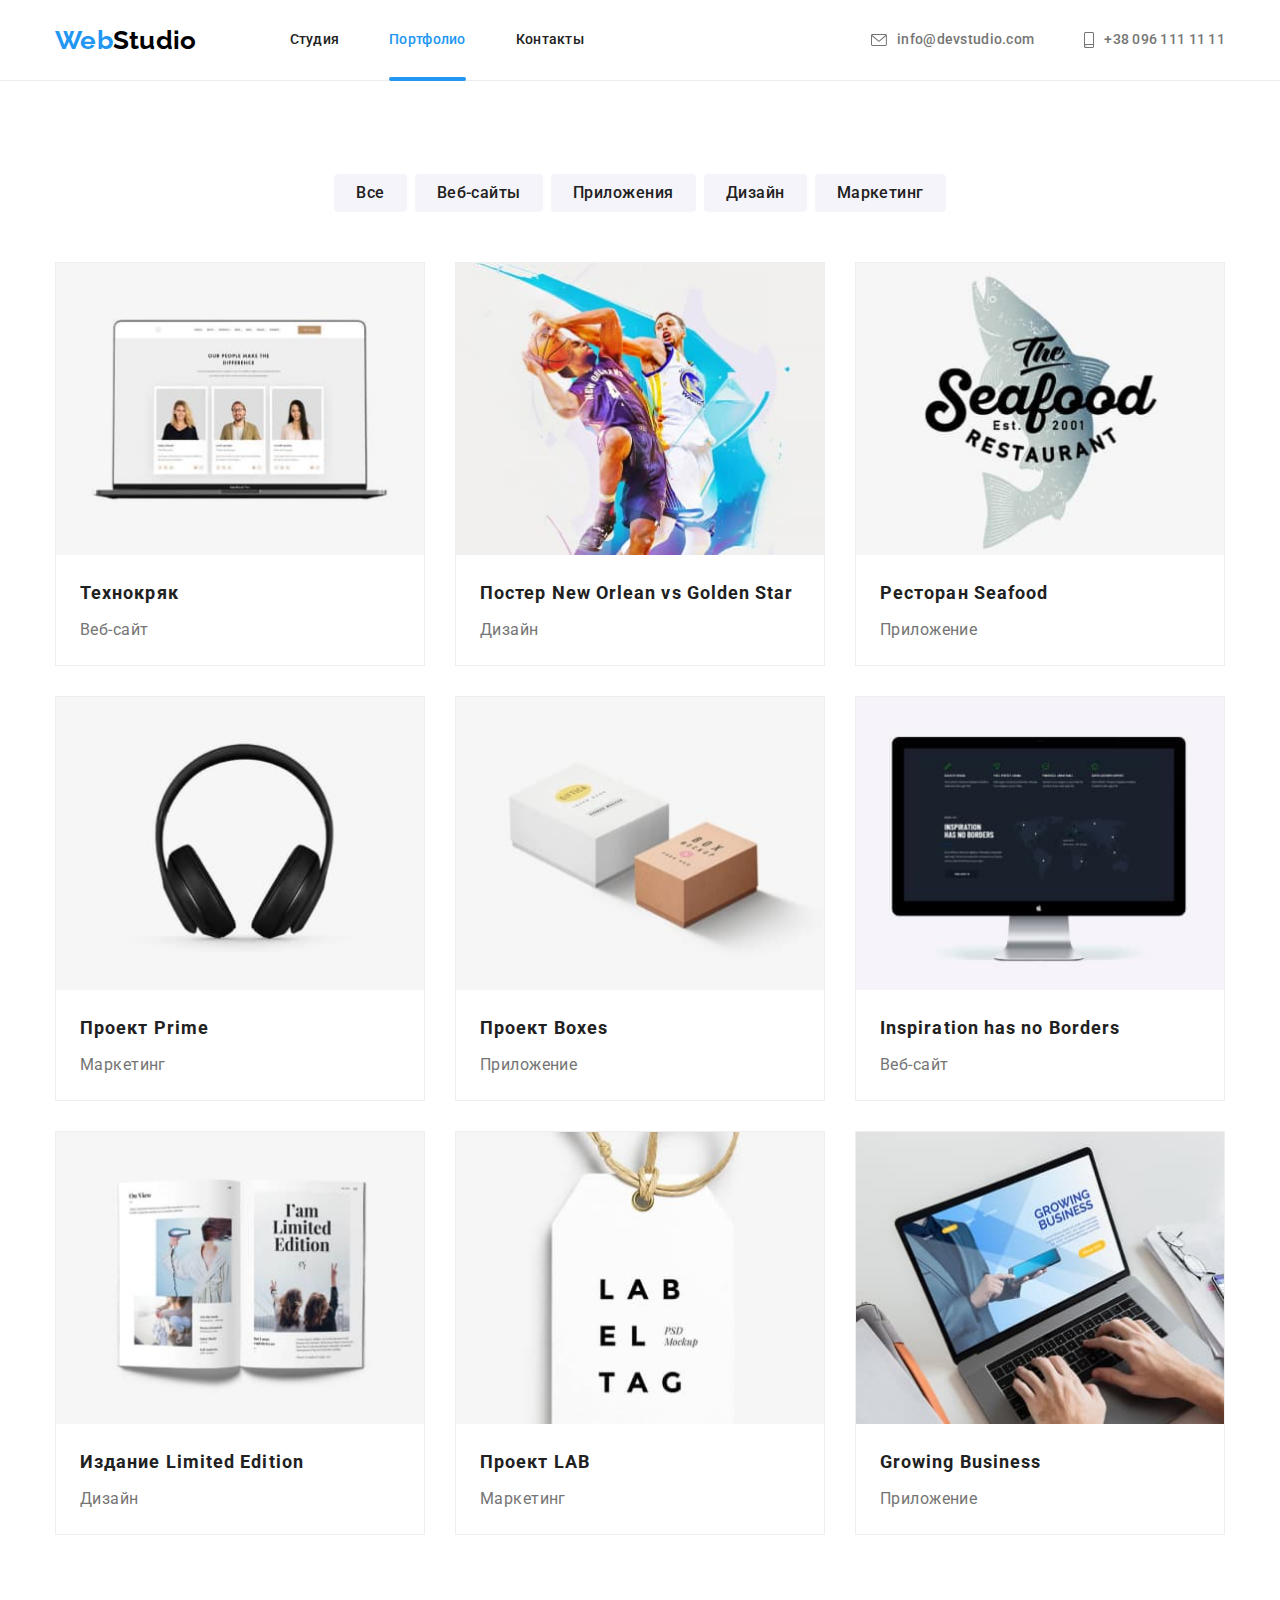
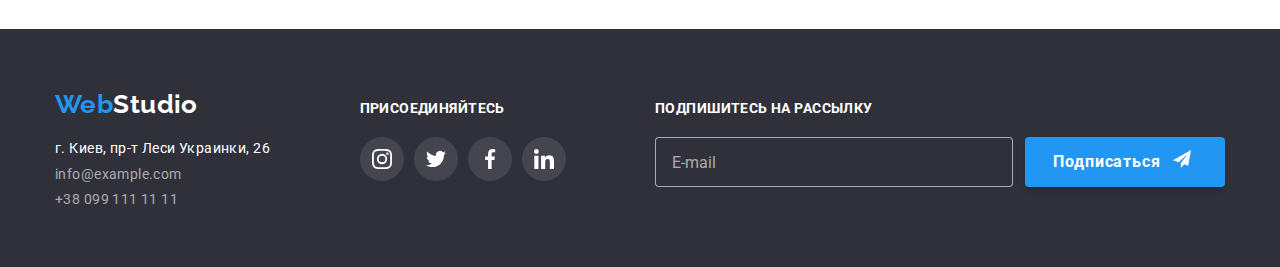
==== portfolio.html @ cc5fa775 "Перенос дз 7" ====
<!DOCTYPE html>
<html lang="ru">
<head>
    <meta charset="UTF-8">
    <meta name="viewport" content="width=device-width, initial-scale=1.0">
    <title>WebStudio</title>
    <link rel="stylesheet" href="https://cdnjs.cloudflare.com/ajax/libs/modern-normalize/1.0.0/modern-normalize.min.css">
    <link rel="preconnect" href="https://fonts.gstatic.com">
    <link href="https://fonts.googleapis.com/css2?family=Raleway:wght@700&family=Roboto:wght@400;500;700;900&display=swap" rel="stylesheet">
    <link rel="stylesheet" href="./css/main.min.css">
</head>
<body>
<!--Header-->
<header class="header">
    <div class="container">
        
        <nav class="nav">      
            <a href="./index.html" class="nav-studio"><span class="nav-web">Web</span>Studio</a>          
            <ul class="nav-site list">
                
                  <li class="nav-item"><a href="./index.html" class="nav-link">Студия</a></li>                     
                  <li class="nav-item actions"><a href="./portfolio.html" class="nav-link current">Портфолио</a></li>                
                  <li class="nav-item"><a href="" class="nav-link">Контакты</a></li>
                
            </ul>
        </nav>    
        <ul class="contact list">
            <li class="contact-item">
                <a href="mailto:info@devstudio.com" class="contact-link">                
                    <svg class="contact-mail">
                        <use href="./images/symbol-defs.svg#icon-envelope"></use>
                    </svg>
                    info@devstudio.com</a>
            </li>
            <li class="nav-item">
                <a href="tel:+380961111111" class="contact-link">                    
                    <svg class="contact-tel">
                        <use href="./images/symbol-defs.svg#icon-smartphone"></use>
                    </svg> 
                    +38 096 111 11 11</a></li>
        </ul>
    </div>
</header>

<!--Main-->
    <main>
        <!--Фильтр работ-->

        <section class="filter">
            <h1 class="title-portfolio visually-heeden">Портфолио</h1>
            <div class="container">
                <h2 class="title-filter visually-heeden">Фильтр работ</h2>
                <ul class="filter-work list" style="display: flex;">
                    <li class="filter-link">
                        <button type="button" class="filter-button">Все</button>
                    </li>
                    <li class="filter-link">
                        <button type="button" class="filter-button">Веб-сайты</button>
                    </li>
                    <li class="filter-link">
                        <button type="button" class="filter-button">Приложения</button>
                    </li>
                    <li class="filter-link">
                        <button type="button" class="filter-button">Дизайн</button>
                    </li>
                    <li class="filter-link">
                        <button type="button" class="filter-button">Маркетинг</button>
                    </li>
                </ul>   
            
                <ul class="activity list" >
                    
                    <li class="activity-types">
                            
                        <a href="#" class="activity-works__link">
                            <div class="activity-produkt">
                                <img class="activity-img" src="./images/technokryak.jpg" alt="technokryak" >
                                <div class="activity-produkt__actions">
                                    <p class="activity-text-action">Технокряк это современная площадка распространения коронавируса. Компании используют эту платформу для цифрового шпионажа и атак на защищённые сервера конкурентов.</p>
                                </div>                                                                
                            </div>                            
                            <div class="activity-block__work">
                                <h2 class="activity-example">Технокряк</h2>
                                <p class="activity-directions">Веб-сайт</p> 
                            </div>
                        </a>
                    </li>
                     
                    <li class="activity-types">
                        
                        <a href="#" class="activity-works__link">
                            <div class="activity-produkt">   
                                <img class="activity-img" src="./images/poster.jpg" alt="poster">
                                <div class="activity-produkt__actions">
                                    <p class="activity-text-action">Технокряк это современная площадка распространения коронавируса. Компании используют эту платформу для цифрового шпионажа и атак на защищённые сервера конкурентов.</p>
                                </div> 
                            </div>
                            <div class="activity-block__work">    
                                <h2 class="activity-example">Постер New Orlean vs Golden Star</h2>
                                <p class="activity-directions">Дизайн</p>
                            </div>
                        </a>
                    </li>
                    <li class="activity-types">
                        <a href="#" class="activity-works__link">
                            <div class="activity-produkt">                                
                                <img  class="activity-img" src="./images/restaurant.jpg" alt="restaurant">
                                <div class="activity-produkt__actions">
                                    <p class="activity-text-action">Технокряк это современная площадка распространения коронавируса. Компании используют эту платформу для цифрового шпионажа и атак на защищённые сервера конкурентов.</p>
                                </div>
                            </div>
                            <div class="activity-block__work">
                                <h2 class="activity-example">Ресторан Seafood</h2>
                                <p class="activity-directions">Приложение</p>
                            </div>
                        </a>
                    </li>
                    <li class="activity-types">
                        <a href="#" class="activity-works__link">
                            <div class="activity-produkt">   
                                <img class="activity-img" src="./images/prime-project.jpg" alt="prime-project">
                                <div class="activity-produkt__actions">
                                    <p class="activity-text-action">Технокряк это современная площадка распространения коронавируса. Компании используют эту платформу для цифрового шпионажа и атак на защищённые сервера конкурентов.</p>
                                </div>    
                            </div> 
                            <div class="activity-block__work">
                                <h2 class="activity-example">Проект Prime</h2>
                                <p class="activity-directions">Маркетинг</p>
                            </div>
                        </a>
                    </li>
                    <li class="activity-types">
                        <a href="#" class="activity-works__link">
                            <div class="activity-produkt">     
                                <img class="activity-img" src="./images/boxes-project.jpg" alt="boxes-project">
                                <div class="activity-produkt__actions">
                                    <p class="activity-text-action">Технокряк это современная площадка распространения коронавируса. Компании используют эту платформу для цифрового шпионажа и атак на защищённые сервера конкурентов.</p>
                                </div>
                            </div>
                            <div class="activity-block__work">
                                <h2 class="activity-example">Проект Boxes</h2>
                                <p class="activity-directions">Приложение</p>
                            </div>
                        </a>
                    </li>
                    <li class="activity-types">
                        <a href="#" class="activity-works__link">
                            <div class="activity-produkt"> 
                                <img class="activity-img" src="./images/inspiration.jpg" alt="inspiration">
                                <div class="activity-produkt__actions">
                                    <p class="activity-text-action">Технокряк это современная площадка распространения коронавируса. Компании используют эту платформу для цифрового шпионажа и атак на защищённые сервера конкурентов.</p>
                                </div>
                            </div>
                            <div class="activity-block__work">
                                <h2 class="activity-example">Inspiration has no Borders</h2>
                                <p class="activity-directions">Веб-сайт</p>
                            </div>
                        </a>
                    </li>
                    <li class="activity-types">
                        <a href="#" class="activity-works__link">
                            <div class="activity-produkt"> 
                                <img class="activity-img" src="./images/edition.jpg" alt="edition">
                                <div class="activity-produkt__actions">
                                    <p class="activity-text-action">Технокряк это современная площадка распространения коронавируса. Компании используют эту платформу для цифрового шпионажа и атак на защищённые сервера конкурентов.</p>
                                </div>
                            </div>
                            <div class="activity-block__work">
                                <h2 class="activity-example">Издание Limited Edition</h2>
                                <p class="activity-directions">Дизайн</p>
                            </div>
                        </a>
                    </li>
                    <li class="activity-types">
                        <a href="#" class="activity-works__link">
                            <div class="activity-produkt"> 
                                <img class="activity-img" src="./images/lab-project.jpg" alt="lab-project">
                                <div class="activity-produkt__actions">
                                    <p class="activity-text-action">Технокряк это современная площадка распространения коронавируса. Компании используют эту платформу для цифрового шпионажа и атак на защищённые сервера конкурентов.</p>
                                </div>
                            </div>
                            <div class="activity-block__work">
                                <h2 class="activity-example">Проект LAB</h2>
                                <p class="activity-directions">Маркетинг</p>
                            </div>
                        </a>
                    </li>
                    <li class="activity-types">
                        <a href="#" class="activity-works__link">
                            <div class="activity-produkt"> 
                                <img class="activity-img" src="./images/growing-business.jpg" alt="growing-business">
                                <div class="activity-produkt__actions">
                                    <p class="activity-text-action">Технокряк это современная площадка распространения коронавируса. Компании используют эту платформу для цифрового шпионажа и атак на защищённые сервера конкурентов.</p>
                                </div>
                            </div>
                            <div class="activity-block__work">
                                <h2 class="activity-example">Growing Business</h2>
                                <p class="activity-directions">Приложение</p>
                            </div>
                        </a>
                    </li>
                </ul>
            </div>    
        </section>

    </main>
  

    <!--Footer-->

    <footer class="footer">
        <div class="container">
            <div class="footer-list list">            
                <div class="footer-link">                                    
                    <a href="./index.html" class="footer-link__studio"><span class="footer-link__web">Web</span>Studio</a>               
                    <div  class="contact-footer list">    
                        <address class="footer-link__address">г. Киев, пр-т Леси Украинки, 26</address>        
                        <a href="mailto:info@example.com" class="footer-link__mail">info@example.com</a>
                        <a href="tel:+380991111111" class="footer-link__tel">+38 099 111 11 11</a>
                    </div>                 
                </div>
                <div class="link-social">                
                    <h2 class="footer-text">ПРИСОЕДИНЯЙТЕСЬ</h2>
                    <div class="footer-social__bloc">
                        <ul class="footer-social list">
                            <li class="footer-social__item">
                                <a class="footer-social__link" href="">
                                    <svg class="footer-social__icon">
                                        <use href="./images/symbol-defs.svg#icon-instagram"></use> 
                                    </svg>
                                    
                                </a>
                            </li>
                            <li class="footer-social__item">
                                <a class="footer-social__link" href="">
                                    <svg class="footer-social__icon">
                                        <use href='./images/symbol-defs.svg#icon-twitter'></use>
                                    </svg>
                                </a>
                            </li>
                            <li class="footer-social__item">
                                <a class="footer-social__link" href="">
                                    <svg class="footer-social__icon">
                                        <use href='./images/symbol-defs.svg#icon-facebook'></use>
                                    </svg>
                                </a>
                            </li>
                            <li class="footer-social__item">
                                <a class="footer-social__link" href="">
                                    <svg class="footer-social__icon">
                                        <use href='./images/symbol-defs.svg#icon-linkedin'></use>
                                    </svg>
                                </a>
                            </li>

                        </ul>

                    </div>                
                </div>
                <div>
                    <form class="form">
                        <!--<div class="form-mail">-->
                            <div>
                                <h2 class="form-text__mail">ПОДПИШИТЕСЬ НА РАССЫЛКУ</h2>
                                <input type="email" id="mail" placeholder="E-mail" class="form-footer__input">   
                            </div>
                            <div class="form-button">
                                <button type="submit" class="form-button__mail">Подписаться</button>                                     
                                <svg class="form-icon__send">
                                    <use href='./images/symbol-defs.svg#icon-send'></use>
                                </svg>                                 
                            </div>                                              
                        <!--</div>-->                        
                    </form>
                </div>            
            </div>
        </div>    
    </footer>    
</body>
---- css/main.min.css ----
.modal,.activity-text-action,.section-work__name{top:50%;left:50%;-webkit-transform:translate(-50%, -50%);transform:translate(-50%, -50%)}.form-icon__send,.agreement-label::after,.form-block .form-name,.form-block .form-tel,.form-block .form-mail{top:50%;-webkit-transform:translateY(-50%);transform:translateY(-50%)}.command-social{display:-webkit-box;display:-ms-flexbox;display:flex;-webkit-box-pack:center;-ms-flex-pack:center;justify-content:center;margin-bottom:30px}.command-social>.command-social__item:not(:last-child){margin-right:10px}.command-social__item{width:44px;height:44px}.command-social__link{display:-webkit-inline-box;display:-ms-inline-flexbox;display:inline-flex;-webkit-box-pack:center;-ms-flex-pack:center;justify-content:center;-webkit-box-align:center;-ms-flex-align:center;align-items:center;width:100%;height:100%;border-radius:50%;fill:#afb1b8;color:currentColor;-webkit-transition:fill 250ms cubic-bezier(0.4, 0, 0.2, 1);transition:fill 250ms cubic-bezier(0.4, 0, 0.2, 1);-webkit-transition:background-color 250ms cubic-bezier(0.4, 0, 0.2, 1);transition:background-color 250ms cubic-bezier(0.4, 0, 0.2, 1)}.command-social__link:hover,.command-social__link:focus{fill:#fff;background-color:#2196f3}.command-social__icon{width:20px;height:20px}.form{margin-right:auto;margin-left:auto;display:-webkit-box;display:-ms-flexbox;display:flex;-webkit-box-align:end;-ms-flex-align:end;align-items:flex-end}.form input{width:358px;height:50px;margin-top:20px;margin-right:12px;padding-left:16px;border:1px solid rgba(255,255,255,0.6);border-radius:4px;background:#2f303a}.form input::-webkit-input-placeholder{font-size:16px;line-height:1.25;color:rgba(255,255,255,0.6)}.form input:-ms-input-placeholder{font-size:16px;line-height:1.25;color:rgba(255,255,255,0.6)}.form input::-ms-input-placeholder{font-size:16px;line-height:1.25;color:rgba(255,255,255,0.6)}.form input::placeholder{font-size:16px;line-height:1.25;color:rgba(255,255,255,0.6)}.form-text__mail{font-size:14px;font-weight:bold;line-height:1.14;color:#fff}.form-button__mail{width:200px;height:50px;padding-right:62px;padding-left:26px;background:#2196f3;-webkit-box-shadow:0px 4px 4px rgba(0,0,0,0.15);box-shadow:0px 4px 4px rgba(0,0,0,0.15);border-radius:4px;border:none;cursor:pointer;font-weight:bold;font-size:16px;line-height:1.87;letter-spacing:0.06em;color:#fff}.form-button{position:relative}.form-icon__send{width:24px;height:24px;position:absolute;right:28px}.form-footer__input{font-size:16px;line-height:1.25;color:rgba(255,255,255,0.6)}.footer-link__studio{margin-bottom:20px;font-family:Raleway;font-weight:700;font-size:26px;line-height:1.19;color:#fff}.footer-link__web{color:#2196f3}.footer-link__address{font-style:normal;line-height:1.17;color:#fff;margin-bottom:9px}.footer-link__mail,.footer-link__tel{line-height:1.17;color:rgba(255,255,255,0.6);-webkit-transition:color 250ms cubic-bezier(0.4, 0, 0.2, 1);transition:color 250ms cubic-bezier(0.4, 0, 0.2, 1)}.footer-link__mail{margin-bottom:9px}.footer-link__mail:hover,.footer-link__mail:focus{color:#2196f3}.footer-link__tel:hover,.footer-link__tel:focus{color:#2196f3}.footer-social{display:-webkit-box;display:-ms-flexbox;display:flex;-webkit-box-pack:center;-ms-flex-pack:center;justify-content:center;-webkit-box-align:center;-ms-flex-align:center;align-items:center}.footer-social__link{display:-webkit-inline-box;display:-ms-inline-flexbox;display:inline-flex;-webkit-box-pack:center;-ms-flex-pack:center;justify-content:center;-webkit-box-align:center;-ms-flex-align:center;align-items:center;width:100%;height:100%;background-color:#44454e;border-radius:50%;color:#fff;fill:currentColor;-webkit-transition:background-color 250ms cubic-bezier(0.4, 0, 0.2, 1);transition:background-color 250ms cubic-bezier(0.4, 0, 0.2, 1)}.footer-social__link:hover,.footer-social__link:focus{background-color:#2196f3}.footer-social__icon{width:20px;height:20px}.footer-social__item{width:44px;height:44px}.footer{padding-top:60px;padding-bottom:60px;background-color:#2f303a}.footer-list{display:-webkit-box;display:-ms-flexbox;display:flex;-webkit-box-align:baseline;-ms-flex-align:baseline;align-items:baseline;-webkit-box-pack:justify;-ms-flex-pack:justify;justify-content:space-between}.footer-text{color:#fff;font-size:14px;line-height:1.14;margin-bottom:20px}.footer-social>.footer-social__item:not(:last-child){margin-right:10px}.contact{display:-webkit-box;display:-ms-flexbox;display:flex;-webkit-box-align:center;-ms-flex-align:center;align-items:center}.contact-item:not(:last-child){margin-right:50px}.contact-item{color:#757575}.contact-link{display:-webkit-box;display:-ms-flexbox;display:flex;-webkit-box-pack:center;-ms-flex-pack:center;justify-content:center;-webkit-box-align:center;-ms-flex-align:center;align-items:center;padding-top:32px;padding-bottom:32px;color:#757575;fill:currentColor;-webkit-transition:color 250ms cubic-bezier(0.4, 0, 0.2, 1);transition:color 250ms cubic-bezier(0.4, 0, 0.2, 1)}.contact-link:focus,.contact-link:hover{color:#2196f3}.contact-link>.color-icon{color:#afb1b8}.contact-mail{width:16px;height:12px;margin-right:10px}.contact-tel{width:10px;height:16px;margin-right:10px}.header{position:fixed;top:0;left:0;z-index:2;width:100%;min-height:80px;background-color:#fff;font-weight:500;line-height:1.14;letter-spacing:0.02em;border-bottom:1px solid #ececec}.header .container{display:-webkit-box;display:-ms-flexbox;display:flex;-webkit-box-align:center;-ms-flex-align:center;align-items:center}.hero{padding:0;background-color:#c4c4c4}.hero .overlay{background-image:-webkit-gradient(linear, left top, right top, from(rgba(47,48,58,0.4)), to(rgba(47,48,58,0.4))),url("../images/hero.jpg");background-image:linear-gradient(to right, rgba(47,48,58,0.4), rgba(47,48,58,0.4)),url("../images/hero.jpg")}.hero-block{width:696px;margin-left:auto;margin-right:auto}.hero-theme{text-align:center;margin-bottom:30px;font-weight:900;font-size:44px;line-height:1.36;letter-spacing:0.06em;color:#fff}.hero-button{border-radius:4px;display:block;border:none;cursor:pointer;margin-left:auto;margin-right:auto;padding-top:10px;padding-bottom:10px;padding-right:32px;padding-left:32px;background-color:#2196f3;font-family:inherit;font-size:16px;line-height:1.88;letter-spacing:0.06em;color:#fff}.agreement{position:relative;display:-webkit-box;display:-ms-flexbox;display:flex;-webkit-box-pack:justify;-ms-flex-pack:justify;justify-content:space-between;-webkit-box-align:center;-ms-flex-align:center;align-items:center;margin-left:12px;margin-right:11px;margin-bottom:30px}.agreement-label{font-size:14px;line-height:1.71;color:#757575;margin-left:24px}.agreement-link{font-size:14px;line-height:1.71;color:#2196f3;text-decoration-skip-ink:none;text-decoration:underline}.agreement-label::after{display:inline-block;content:" ";position:absolute;left:0;width:16px;height:15px;border:2px solid #212121;border-radius:2px;-webkit-transition:background-color 250ms cubic-bezier(0.4, 0, 0.2, 1);transition:background-color 250ms cubic-bezier(0.4, 0, 0.2, 1);-webkit-transition:border 250ms cubic-bezier(0.4, 0, 0.2, 1);transition:border 250ms cubic-bezier(0.4, 0, 0.2, 1);-webkit-transition:background-image 250ms cubic-bezier(0.4, 0, 0.2, 1);transition:background-image 250ms cubic-bezier(0.4, 0, 0.2, 1);-webkit-transition:background-size 250ms cubic-bezier(0.4, 0, 0.2, 1);transition:background-size 250ms cubic-bezier(0.4, 0, 0.2, 1);-webkit-transition:background-origin 250ms cubic-bezier(0.4, 0, 0.2, 1);transition:background-origin 250ms cubic-bezier(0.4, 0, 0.2, 1)}.agreement-input:checked+.agreement-label::after{background-image:url("../images/icon-check.svg");background-color:#2196f3;border:0px;background-size:contain;background-origin:border-box}.agreement-input:focus+.agreement-label::after{border:2px solid #2196f3;border-radius:2px}.backdrop{position:fixed;top:0;left:0;z-index:3;width:100%;height:100%;background-color:rgba(0,0,0,0.2);-webkit-transition:-webkit-transform 250ms cubic-bezier(0.4, 0, 0.2, 1);transition:-webkit-transform 250ms cubic-bezier(0.4, 0, 0.2, 1);transition:transform 250ms cubic-bezier(0.4, 0, 0.2, 1);transition:transform 250ms cubic-bezier(0.4, 0, 0.2, 1), -webkit-transform 250ms cubic-bezier(0.4, 0, 0.2, 1)}.backdrop.is-hidden{opacity:0;pointer-events:none}.form-block{display:-webkit-box;display:-ms-flexbox;display:flex;-webkit-box-orient:vertical;-webkit-box-direction:normal;-ms-flex-direction:column;flex-direction:column;margin-bottom:10px}.form-block input{outline:none;height:40px;width:100%;border:1px solid rgba(33,33,33,0.2);border-radius:4px}.form-block__lable{font-size:12px;line-height:1.17;letter-spacing:0.01em;margin-bottom:4px;color:#757575}.form-block .form-block__input:focus{border:1px solid #2196f3}.form-block .form-name{position:absolute;width:12px;height:12px;left:15px;-webkit-transition:color 250ms cubic-bezier(0.4, 0, 0.2, 1);transition:color 250ms cubic-bezier(0.4, 0, 0.2, 1);margin:0}.form-block__input{position:relative;fill:currentColor;color:#212121}.form-block .form-input{padding-left:40px;-webkit-transition:border 250ms cubic-bezier(0.4, 0, 0.2, 1);transition:border 250ms cubic-bezier(0.4, 0, 0.2, 1)}.form-block .form-tel{position:absolute;width:13px;height:13px;left:15px;-webkit-transition:color 250ms cubic-bezier(0.4, 0, 0.2, 1);transition:color 250ms cubic-bezier(0.4, 0, 0.2, 1)}.form-block .form-mail{position:absolute;width:15px;height:12px;left:15px;-webkit-transition:color 250ms cubic-bezier(0.4, 0, 0.2, 1);transition:color 250ms cubic-bezier(0.4, 0, 0.2, 1)}.form-block .form-input:focus ~ .form-name,.form-block .form-input:focus ~ .form-tel,.form-block .form-input:focus ~ .form-mail{color:#2196f3}.button-form{display:-webkit-box;display:-ms-flexbox;display:flex;-webkit-box-pack:center;-ms-flex-pack:center;justify-content:center}.button-form__send{width:200px;height:50px;background:#188ce8;-webkit-box-shadow:0px 4px 4px rgba(0,0,0,0.15);box-shadow:0px 4px 4px rgba(0,0,0,0.15);border-radius:4px;border:none;cursor:pointer;font-weight:bold;font-size:16px;line-height:1.87;letter-spacing:0.06em;color:#fff}.comment{display:-webkit-box;display:-ms-flexbox;display:flex;-webkit-box-orient:vertical;-webkit-box-direction:normal;-ms-flex-direction:column;flex-direction:column}.comment-lable{font-size:12px;line-height:1.17;letter-spacing:0.01em;margin-bottom:4px;color:#757575}.comment-textarea::-webkit-input-placeholder{font-size:14px;line-height:1.14;letter-spacing:0.01em;color:rgba(117,117,117,0.5)}.comment-textarea:-ms-input-placeholder{font-size:14px;line-height:1.14;letter-spacing:0.01em;color:rgba(117,117,117,0.5)}.comment-textarea::-ms-input-placeholder{font-size:14px;line-height:1.14;letter-spacing:0.01em;color:rgba(117,117,117,0.5)}.comment-textarea::placeholder{font-size:14px;line-height:1.14;letter-spacing:0.01em;color:rgba(117,117,117,0.5)}.comment-textarea{resize:none;width:100%;height:120px;outline:none;border:1px solid rgba(33,33,33,0.2);border-radius:4px;padding-top:12px;padding-bottom:12px;padding-left:16px;padding-right:16px;margin-bottom:20px}.modal{position:absolute;padding:40px;min-width:528px;min-height:581px;background:#ffffff;-webkit-box-shadow:0px 1px 3px rgba(0,0,0,0.12),0px 1px 1px rgba(0,0,0,0.14),0px 2px 1px rgba(0,0,0,0.2);box-shadow:0px 1px 3px rgba(0,0,0,0.12),0px 1px 1px rgba(0,0,0,0.14),0px 2px 1px rgba(0,0,0,0.2);border-radius:4px;-webkit-transition:-webkit-transform 250ms cubic-bezier(0.4, 0, 0.2, 1);transition:-webkit-transform 250ms cubic-bezier(0.4, 0, 0.2, 1);transition:transform 250ms cubic-bezier(0.4, 0, 0.2, 1);transition:transform 250ms cubic-bezier(0.4, 0, 0.2, 1), -webkit-transform 250ms cubic-bezier(0.4, 0, 0.2, 1)}.modal-button{position:absolute;top:0;right:0;top:8px;right:8px;padding:6px;width:30px;height:30px;background-color:#fff;border:1px solid rgba(0,0,0,0.1);border-radius:50%;outline:transparent;-webkit-transition:color 250ms cubic-bezier(0.4, 0, 0.2, 1);transition:color 250ms cubic-bezier(0.4, 0, 0.2, 1)}.modal .modal-button:focus{color:#2196f3}.modal-form__text{margin-bottom:12px;font-weight:bold;font-size:20px;line-height:1.15;color:#212121}.nav{display:-webkit-box;display:-ms-flexbox;display:flex;-webkit-box-align:center;-ms-flex-align:center;align-items:center;margin-right:auto}.nav .nav-studio{margin-right:93px;font-family:"Raleway",sans-serif;font-weight:700;font-size:26px;line-height:1.19;color:#000}.nav .nav-web{color:#2196f3}.nav .nav-site{display:-webkit-box;display:-ms-flexbox;display:flex}.nav .nav-site>.nav-item:not(:last-child){margin-right:50px}.nav .nav-link{padding-top:32px;padding-bottom:32px;color:#212121;-webkit-transition:color 250ms cubic-bezier(0.4, 0, 0.2, 1);transition:color 250ms cubic-bezier(0.4, 0, 0.2, 1)}.nav .nav-site .nav-link:hover,.nav .nav-site .nav-link:focus{color:#2196f3}.nav .nav-site .nav-link.current{color:#2196f3}.nav .nav-item{position:relative}.nav .actions::before{position:absolute;display:inline-block;content:"";width:100%;height:4px;bottom:-1px;background-color:#2196f3;border-radius:2px}.activity{display:-webkit-box;display:-ms-flexbox;display:flex;-ms-flex-wrap:wrap;flex-wrap:wrap}.activity-types .activity-works__link:hover,.activity-types .activity-works__link:focus{-webkit-box-shadow:0px 1px 1px rgba(0,0,0,0.12),0px 4px 4px rgba(0,0,0,0.06),1px 4px 6px rgba(0,0,0,0.16);box-shadow:0px 1px 1px rgba(0,0,0,0.12),0px 4px 4px rgba(0,0,0,0.06),1px 4px 6px rgba(0,0,0,0.16)}.activity-types:not(:nth-child(3n)){margin-right:auto}.activity-types:nth-child(-n+6){margin-bottom:30px}.activity-types{width:370px;border:1px solid #eee}.activity-works__link{-webkit-transition:-webkit-box-shadow 250ms cubic-bezier(0.4, 0, 0.2, 1);transition:-webkit-box-shadow 250ms cubic-bezier(0.4, 0, 0.2, 1);transition:box-shadow 250ms cubic-bezier(0.4, 0, 0.2, 1);transition:box-shadow 250ms cubic-bezier(0.4, 0, 0.2, 1), -webkit-box-shadow 250ms cubic-bezier(0.4, 0, 0.2, 1)}.activity-block__work{padding-top:20px;padding-bottom:20px}.activity-img{display:block;width:100%}.activity-example{font-weight:700;font-size:18px;line-height:2;letter-spacing:0.06em;color:#212121;padding-right:24px;padding-left:24px;margin-bottom:4px}.activity-directions{font-size:16px;line-height:1.875;color:#757575;padding-right:24px;padding-left:24px}.activity-produkt{position:relative;overflow:hidden}.activity-text-action{position:absolute;width:322px;height:168px;font-size:18px;line-height:1.56;color:#ffffff}.activity-produkt__actions{position:absolute;width:100%;height:100%;top:0;left:0;-webkit-transform:translateY(101%);transform:translateY(101%);-webkit-transition:250ms ease;transition:250ms ease;-webkit-transition-timing-function:cubic-bezier(0.4, 0, 0.2, 1);transition-timing-function:cubic-bezier(0.4, 0, 0.2, 1);background-color:rgba(33,150,243,0.9)}.activity-works__link:hover .activity-produkt__actions,.activity-works__link:focus .activity-produkt__actions{-webkit-transform:translatey(0);transform:translatey(0)}.filter{padding-top:94px;padding-bottom:94px}.filter-work>.filter-link:not(:last-child){margin-right:8px}.filter-work{margin-bottom:50px}.filter-work{-webkit-box-pack:center;-ms-flex-pack:center;justify-content:center}.filter-button{padding-top:6px;padding-right:22px;padding-bottom:6px;padding-left:22px;border:none;cursor:pointer;border-radius:4px;background-color:#f5f4fa;font-family:inherit;font-weight:500;font-size:16px;line-height:1.63;letter-spacing:0.03em;color:#212121;-webkit-transition:color 250ms cubic-bezier(0.4, 0, 0.2, 1);transition:color 250ms cubic-bezier(0.4, 0, 0.2, 1);-webkit-transition:background-color 250ms cubic-bezier(0.4, 0, 0.2, 1);transition:background-color 250ms cubic-bezier(0.4, 0, 0.2, 1);-webkit-transition:-webkit-box-shadow 250ms cubic-bezier(0.4, 0, 0.2, 1);transition:-webkit-box-shadow 250ms cubic-bezier(0.4, 0, 0.2, 1);transition:box-shadow 250ms cubic-bezier(0.4, 0, 0.2, 1);transition:box-shadow 250ms cubic-bezier(0.4, 0, 0.2, 1), -webkit-box-shadow 250ms cubic-bezier(0.4, 0, 0.2, 1)}.filter-work .filter-button:hover,.filter-work .filter-button:focus{background-color:#2196f3;color:#fff;-webkit-box-shadow:0px 3px 1px rgba(0,0,0,0.1),0px 1px 2px rgba(0,0,0,0.08),0px 2px 2px rgba(0,0,0,0.12);box-shadow:0px 3px 1px rgba(0,0,0,0.1),0px 1px 2px rgba(0,0,0,0.08),0px 2px 2px rgba(0,0,0,0.12)}.section-advantages{padding-top:94px;display:-webkit-box;display:-ms-flexbox;display:flex}.section-advantages__list>.section-advantages__link:not(:last-child){margin-right:30px}.section-advantages__link{width:270px}.section-advantages__bg{display:-webkit-box;display:-ms-flexbox;display:flex;height:120px;-webkit-box-pack:center;-ms-flex-pack:center;justify-content:center;-webkit-box-align:center;-ms-flex-align:center;align-items:center;margin-bottom:30px;border-radius:4px;background-color:#f5f4fa}.section-advantages__icon{width:70px;height:70px}.section-advantages__name{margin-bottom:10px;font-weight:700;line-height:1.14;color:#212121}.section-advantages__description{line-height:1.71;color:#757575}.section-client__list{display:-webkit-box;display:-ms-flexbox;display:flex;-webkit-box-pack:center;-ms-flex-pack:center;justify-content:center;-webkit-box-align:center;-ms-flex-align:center;align-items:center}.section-client__link{display:-webkit-box;display:-ms-flexbox;display:flex;-webkit-box-pack:center;-ms-flex-pack:center;justify-content:center;-webkit-box-align:center;-ms-flex-align:center;align-items:center;width:100%;height:100%;border:1px solid #afb1b8;border-radius:4px;color:#afb1b8;fill:currentColor;-webkit-transition:color 250ms cubic-bezier(0.4, 0, 0.2, 1);transition:color 250ms cubic-bezier(0.4, 0, 0.2, 1);-webkit-transition:border 250ms cubic-bezier(0.4, 0, 0.2, 1);transition:border 250ms cubic-bezier(0.4, 0, 0.2, 1);-webkit-transition:fill 250ms cubic-bezier(0.4, 0, 0.2, 1);transition:fill 250ms cubic-bezier(0.4, 0, 0.2, 1)}.section-client__list>.section-client__item:not(:last-child){margin-right:30px}.section-client__item{width:170px;height:90px}.section-client__yaco{width:44px;height:49px}.section-client__tagline{width:40px;height:52px}.section-client__company{width:41px;height:43px}.section-client__foster{width:80px;height:42px}.section-client__brand{width:59px;height:47px}.section-client__tag{width:88px;height:45px}.section-client__link:hover,.section-client__link:focus{border:1px solid #2196f3;color:#2196f3}.section-command{background-color:#f5f4fa}.section-command__block{width:270px;background-color:#fff;-webkit-box-shadow:0px 1px 3px rgba(0,0,0,0.12),0px 1px 1px rgba(0,0,0,0.14),0px 2px 1px rgba(0,0,0,0.2);box-shadow:0px 1px 3px rgba(0,0,0,0.12),0px 1px 1px rgba(0,0,0,0.14),0px 2px 1px rgba(0,0,0,0.2)}.section-command__title{display:-webkit-box;display:-ms-flexbox;display:flex}.section-command__title>.section-command__block:not(:last-child){margin-right:30px}.section-command__img{display:block;width:100%}.section-command__employee{padding-top:30px;padding-bottom:30px}.section-command__name{margin-bottom:10px;text-align:center;font-weight:500;font-size:16px;line-height:1.19;color:#212121}.section-command__specialty{text-align:center;font-weight:400;font-size:16px;line-height:1.19;color:#757575}.section-work__list{display:-webkit-box;display:-ms-flexbox;display:flex}.section-work__img{display:block;width:100%}.section-work__list>.section-work__lable:not(:last-child){margin-right:30px}.section-work__lable{position:relative;width:370px}.section-work__name{position:absolute;color:#fff;line-height:1.14;font-weight:bold;white-space:nowrap}.section-work__fon{content:"";position:absolute;width:100%;height:70px;bottom:0;left:0;background-color:rgba(47,48,58,0.8)}body{font-family:"Roboto",sans-serif;font-weight:400;font-size:14px;letter-spacing:0.03em;padding-top:80px;background-color:#fff}.list{list-style:none}a{display:block;text-decoration:none}ul{margin-top:0;margin-bottom:0;padding-left:0}h1,h2,h3,p{margin-top:0;margin-bottom:0}.container{width:1200px;margin-left:auto;margin-right:auto;padding-right:15px;padding-left:15px}.overlay{max-width:1600px;height:600px;margin-left:auto;margin-right:auto;padding-top:200px}.section-work,.section-command,.section-client{padding-top:94px;padding-bottom:94px}.section-work__text,.section-command__text,.section-client__text{margin-bottom:50px;text-align:center;font-weight:700;font-size:36px;line-height:1.67;color:#212121}.visually-heeden{position:absolute;clip:rect(0 0 0 0);width:1px;height:1px;margin:-1px}.agreement-input{position:absolute;clip:rect(0 0 0 0);width:1px;height:1px;margin:-1px;border:0;padding:0;overflow:hidden}
/*# sourceMappingURL=main.min.css.map */
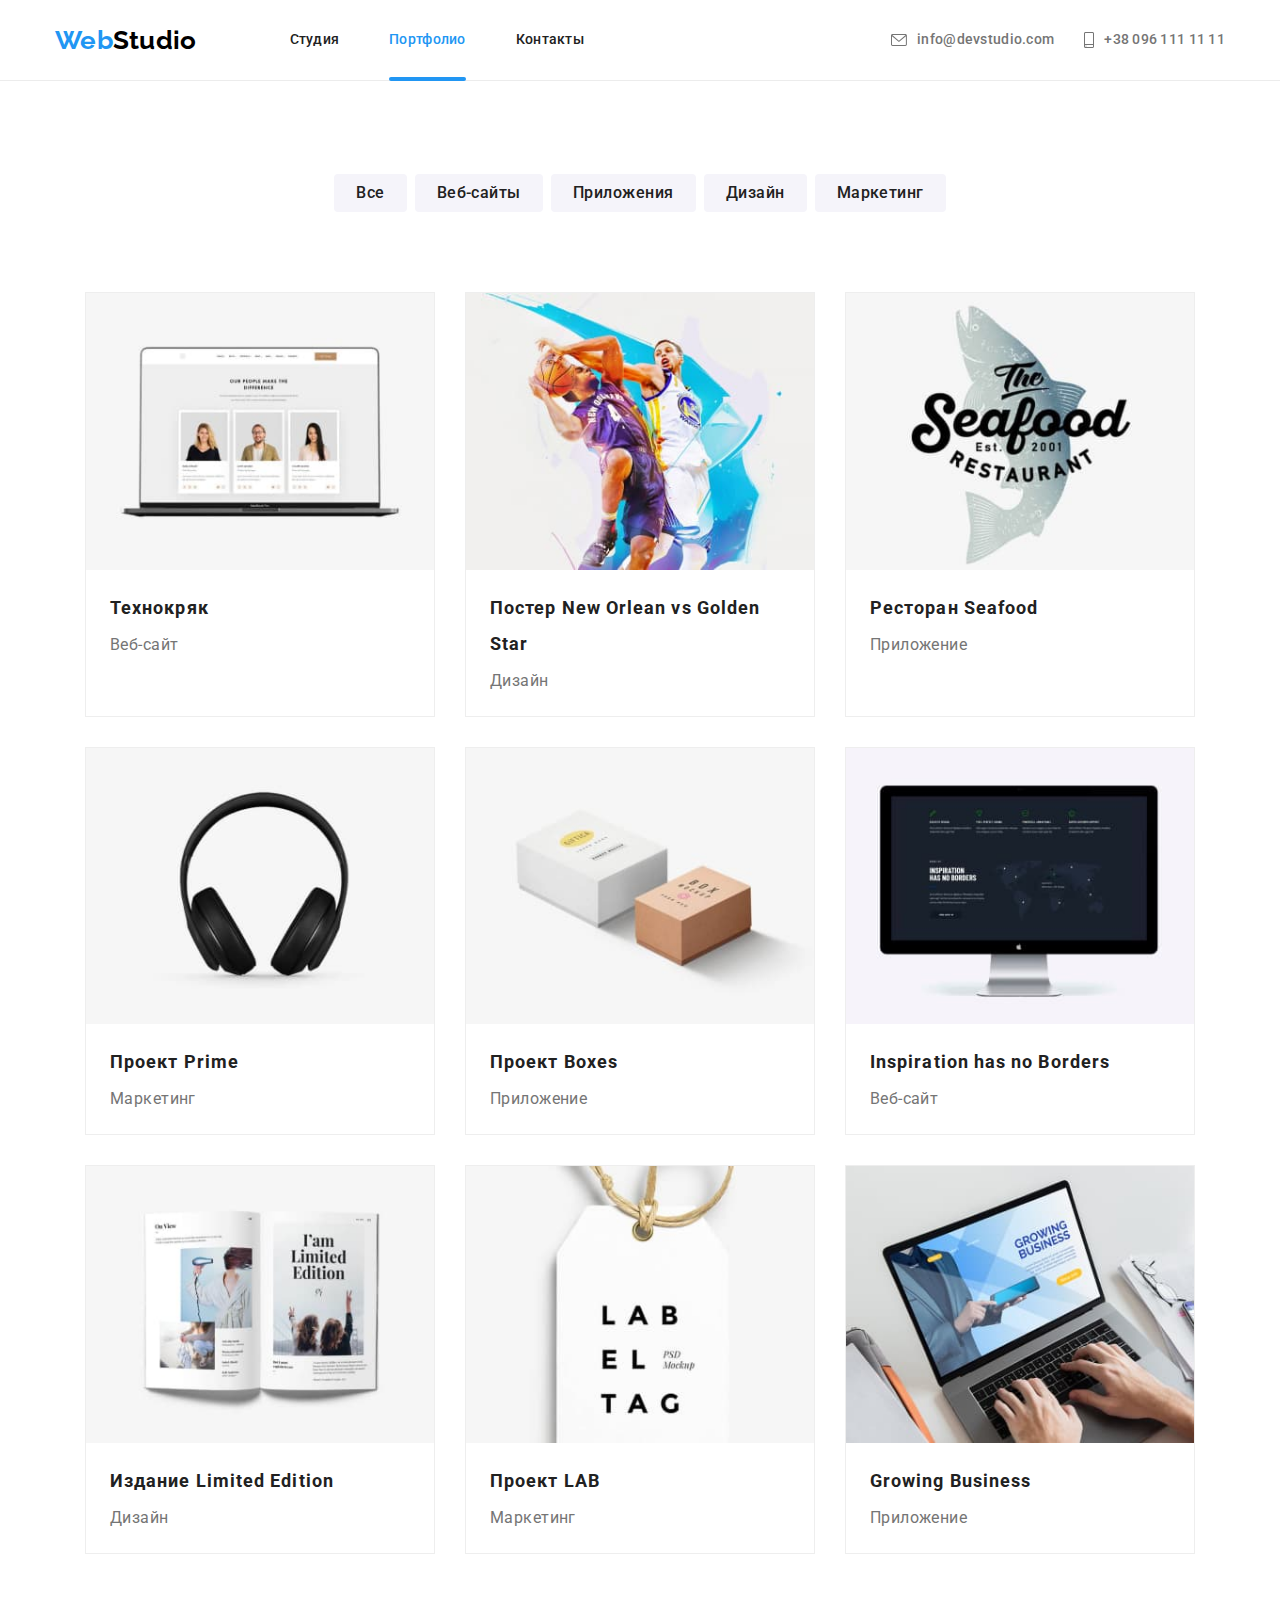
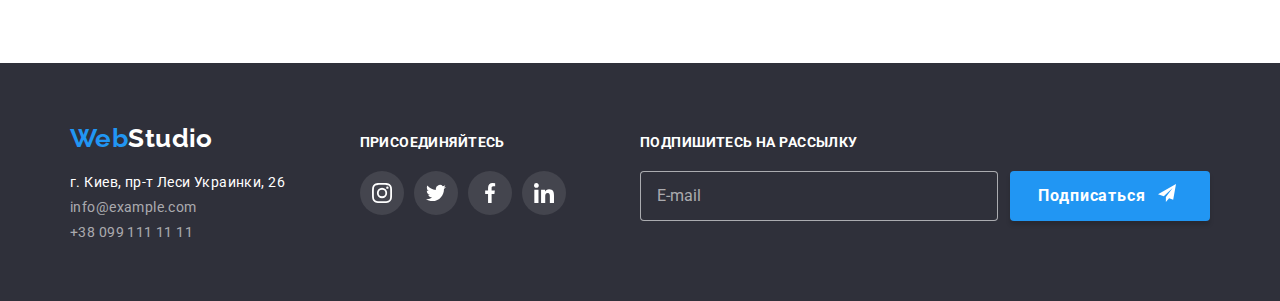
==== commit bfe2ec33: "Portfolio" ====
--- a/portfolio.html
+++ b/portfolio.html
@@ -39,6 +39,12 @@
                     </svg> 
                     +38 096 111 11 11</a></li>
         </ul>
+        <button type="button" class="header__menu is-open" aria-expanded="false" >
+            <svg class="header__menu-icon" width="40px" height="40px" aria-label="Переключатель мобильного меню">
+                <use class="icon-menu" href="./images/symbol-defs.svg#icon-menu"></use>
+                <use class="icon-close" href="./images/symbol-defs.svg#icon-close"></use>
+            </svg>
+        </button>
     </div>
 </header>
 
@@ -50,7 +56,7 @@
             <h1 class="title-portfolio visually-heeden">Портфолио</h1>
             <div class="container">
                 <h2 class="title-filter visually-heeden">Фильтр работ</h2>
-                <ul class="filter-work list" style="display: flex;">
+                <ul class="filter-work list">
                     <li class="filter-link">
                         <button type="button" class="filter-button">Все</button>
                     </li>
--- a/css/main.min.css
+++ b/css/main.min.css
@@ -1,2 +1,2 @@
-.modal,.activity-text-action,.section-work__name{top:50%;left:50%;-webkit-transform:translate(-50%, -50%);transform:translate(-50%, -50%)}.form-icon__send,.agreement-label::after,.form-block .form-name,.form-block .form-tel,.form-block .form-mail{top:50%;-webkit-transform:translateY(-50%);transform:translateY(-50%)}.command-social{display:-webkit-box;display:-ms-flexbox;display:flex;-webkit-box-pack:center;-ms-flex-pack:center;justify-content:center;margin-bottom:30px}.command-social>.command-social__item:not(:last-child){margin-right:10px}.command-social__item{width:44px;height:44px}.command-social__link{display:-webkit-inline-box;display:-ms-inline-flexbox;display:inline-flex;-webkit-box-pack:center;-ms-flex-pack:center;justify-content:center;-webkit-box-align:center;-ms-flex-align:center;align-items:center;width:100%;height:100%;border-radius:50%;fill:#afb1b8;color:currentColor;-webkit-transition:fill 250ms cubic-bezier(0.4, 0, 0.2, 1);transition:fill 250ms cubic-bezier(0.4, 0, 0.2, 1);-webkit-transition:background-color 250ms cubic-bezier(0.4, 0, 0.2, 1);transition:background-color 250ms cubic-bezier(0.4, 0, 0.2, 1)}.command-social__link:hover,.command-social__link:focus{fill:#fff;background-color:#2196f3}.command-social__icon{width:20px;height:20px}.form{margin-right:auto;margin-left:auto;display:-webkit-box;display:-ms-flexbox;display:flex;-webkit-box-align:end;-ms-flex-align:end;align-items:flex-end}.form input{width:358px;height:50px;margin-top:20px;margin-right:12px;padding-left:16px;border:1px solid rgba(255,255,255,0.6);border-radius:4px;background:#2f303a}.form input::-webkit-input-placeholder{font-size:16px;line-height:1.25;color:rgba(255,255,255,0.6)}.form input:-ms-input-placeholder{font-size:16px;line-height:1.25;color:rgba(255,255,255,0.6)}.form input::-ms-input-placeholder{font-size:16px;line-height:1.25;color:rgba(255,255,255,0.6)}.form input::placeholder{font-size:16px;line-height:1.25;color:rgba(255,255,255,0.6)}.form-text__mail{font-size:14px;font-weight:bold;line-height:1.14;color:#fff}.form-button__mail{width:200px;height:50px;padding-right:62px;padding-left:26px;background:#2196f3;-webkit-box-shadow:0px 4px 4px rgba(0,0,0,0.15);box-shadow:0px 4px 4px rgba(0,0,0,0.15);border-radius:4px;border:none;cursor:pointer;font-weight:bold;font-size:16px;line-height:1.87;letter-spacing:0.06em;color:#fff}.form-button{position:relative}.form-icon__send{width:24px;height:24px;position:absolute;right:28px}.form-footer__input{font-size:16px;line-height:1.25;color:rgba(255,255,255,0.6)}.footer-link__studio{margin-bottom:20px;font-family:Raleway;font-weight:700;font-size:26px;line-height:1.19;color:#fff}.footer-link__web{color:#2196f3}.footer-link__address{font-style:normal;line-height:1.17;color:#fff;margin-bottom:9px}.footer-link__mail,.footer-link__tel{line-height:1.17;color:rgba(255,255,255,0.6);-webkit-transition:color 250ms cubic-bezier(0.4, 0, 0.2, 1);transition:color 250ms cubic-bezier(0.4, 0, 0.2, 1)}.footer-link__mail{margin-bottom:9px}.footer-link__mail:hover,.footer-link__mail:focus{color:#2196f3}.footer-link__tel:hover,.footer-link__tel:focus{color:#2196f3}.footer-social{display:-webkit-box;display:-ms-flexbox;display:flex;-webkit-box-pack:center;-ms-flex-pack:center;justify-content:center;-webkit-box-align:center;-ms-flex-align:center;align-items:center}.footer-social__link{display:-webkit-inline-box;display:-ms-inline-flexbox;display:inline-flex;-webkit-box-pack:center;-ms-flex-pack:center;justify-content:center;-webkit-box-align:center;-ms-flex-align:center;align-items:center;width:100%;height:100%;background-color:#44454e;border-radius:50%;color:#fff;fill:currentColor;-webkit-transition:background-color 250ms cubic-bezier(0.4, 0, 0.2, 1);transition:background-color 250ms cubic-bezier(0.4, 0, 0.2, 1)}.footer-social__link:hover,.footer-social__link:focus{background-color:#2196f3}.footer-social__icon{width:20px;height:20px}.footer-social__item{width:44px;height:44px}.footer{padding-top:60px;padding-bottom:60px;background-color:#2f303a}.footer-list{display:-webkit-box;display:-ms-flexbox;display:flex;-webkit-box-align:baseline;-ms-flex-align:baseline;align-items:baseline;-webkit-box-pack:justify;-ms-flex-pack:justify;justify-content:space-between}.footer-text{color:#fff;font-size:14px;line-height:1.14;margin-bottom:20px}.footer-social>.footer-social__item:not(:last-child){margin-right:10px}.contact{display:-webkit-box;display:-ms-flexbox;display:flex;-webkit-box-align:center;-ms-flex-align:center;align-items:center}.contact-item:not(:last-child){margin-right:50px}.contact-item{color:#757575}.contact-link{display:-webkit-box;display:-ms-flexbox;display:flex;-webkit-box-pack:center;-ms-flex-pack:center;justify-content:center;-webkit-box-align:center;-ms-flex-align:center;align-items:center;padding-top:32px;padding-bottom:32px;color:#757575;fill:currentColor;-webkit-transition:color 250ms cubic-bezier(0.4, 0, 0.2, 1);transition:color 250ms cubic-bezier(0.4, 0, 0.2, 1)}.contact-link:focus,.contact-link:hover{color:#2196f3}.contact-link>.color-icon{color:#afb1b8}.contact-mail{width:16px;height:12px;margin-right:10px}.contact-tel{width:10px;height:16px;margin-right:10px}.header{position:fixed;top:0;left:0;z-index:2;width:100%;min-height:80px;background-color:#fff;font-weight:500;line-height:1.14;letter-spacing:0.02em;border-bottom:1px solid #ececec}.header .container{display:-webkit-box;display:-ms-flexbox;display:flex;-webkit-box-align:center;-ms-flex-align:center;align-items:center}.hero{padding:0;background-color:#c4c4c4}.hero .overlay{background-image:-webkit-gradient(linear, left top, right top, from(rgba(47,48,58,0.4)), to(rgba(47,48,58,0.4))),url("../images/hero.jpg");background-image:linear-gradient(to right, rgba(47,48,58,0.4), rgba(47,48,58,0.4)),url("../images/hero.jpg")}.hero-block{width:696px;margin-left:auto;margin-right:auto}.hero-theme{text-align:center;margin-bottom:30px;font-weight:900;font-size:44px;line-height:1.36;letter-spacing:0.06em;color:#fff}.hero-button{border-radius:4px;display:block;border:none;cursor:pointer;margin-left:auto;margin-right:auto;padding-top:10px;padding-bottom:10px;padding-right:32px;padding-left:32px;background-color:#2196f3;font-family:inherit;font-size:16px;line-height:1.88;letter-spacing:0.06em;color:#fff}.agreement{position:relative;display:-webkit-box;display:-ms-flexbox;display:flex;-webkit-box-pack:justify;-ms-flex-pack:justify;justify-content:space-between;-webkit-box-align:center;-ms-flex-align:center;align-items:center;margin-left:12px;margin-right:11px;margin-bottom:30px}.agreement-label{font-size:14px;line-height:1.71;color:#757575;margin-left:24px}.agreement-link{font-size:14px;line-height:1.71;color:#2196f3;text-decoration-skip-ink:none;text-decoration:underline}.agreement-label::after{display:inline-block;content:" ";position:absolute;left:0;width:16px;height:15px;border:2px solid #212121;border-radius:2px;-webkit-transition:background-color 250ms cubic-bezier(0.4, 0, 0.2, 1);transition:background-color 250ms cubic-bezier(0.4, 0, 0.2, 1);-webkit-transition:border 250ms cubic-bezier(0.4, 0, 0.2, 1);transition:border 250ms cubic-bezier(0.4, 0, 0.2, 1);-webkit-transition:background-image 250ms cubic-bezier(0.4, 0, 0.2, 1);transition:background-image 250ms cubic-bezier(0.4, 0, 0.2, 1);-webkit-transition:background-size 250ms cubic-bezier(0.4, 0, 0.2, 1);transition:background-size 250ms cubic-bezier(0.4, 0, 0.2, 1);-webkit-transition:background-origin 250ms cubic-bezier(0.4, 0, 0.2, 1);transition:background-origin 250ms cubic-bezier(0.4, 0, 0.2, 1)}.agreement-input:checked+.agreement-label::after{background-image:url("../images/icon-check.svg");background-color:#2196f3;border:0px;background-size:contain;background-origin:border-box}.agreement-input:focus+.agreement-label::after{border:2px solid #2196f3;border-radius:2px}.backdrop{position:fixed;top:0;left:0;z-index:3;width:100%;height:100%;background-color:rgba(0,0,0,0.2);-webkit-transition:-webkit-transform 250ms cubic-bezier(0.4, 0, 0.2, 1);transition:-webkit-transform 250ms cubic-bezier(0.4, 0, 0.2, 1);transition:transform 250ms cubic-bezier(0.4, 0, 0.2, 1);transition:transform 250ms cubic-bezier(0.4, 0, 0.2, 1), -webkit-transform 250ms cubic-bezier(0.4, 0, 0.2, 1)}.backdrop.is-hidden{opacity:0;pointer-events:none}.form-block{display:-webkit-box;display:-ms-flexbox;display:flex;-webkit-box-orient:vertical;-webkit-box-direction:normal;-ms-flex-direction:column;flex-direction:column;margin-bottom:10px}.form-block input{outline:none;height:40px;width:100%;border:1px solid rgba(33,33,33,0.2);border-radius:4px}.form-block__lable{font-size:12px;line-height:1.17;letter-spacing:0.01em;margin-bottom:4px;color:#757575}.form-block .form-block__input:focus{border:1px solid #2196f3}.form-block .form-name{position:absolute;width:12px;height:12px;left:15px;-webkit-transition:color 250ms cubic-bezier(0.4, 0, 0.2, 1);transition:color 250ms cubic-bezier(0.4, 0, 0.2, 1);margin:0}.form-block__input{position:relative;fill:currentColor;color:#212121}.form-block .form-input{padding-left:40px;-webkit-transition:border 250ms cubic-bezier(0.4, 0, 0.2, 1);transition:border 250ms cubic-bezier(0.4, 0, 0.2, 1)}.form-block .form-tel{position:absolute;width:13px;height:13px;left:15px;-webkit-transition:color 250ms cubic-bezier(0.4, 0, 0.2, 1);transition:color 250ms cubic-bezier(0.4, 0, 0.2, 1)}.form-block .form-mail{position:absolute;width:15px;height:12px;left:15px;-webkit-transition:color 250ms cubic-bezier(0.4, 0, 0.2, 1);transition:color 250ms cubic-bezier(0.4, 0, 0.2, 1)}.form-block .form-input:focus ~ .form-name,.form-block .form-input:focus ~ .form-tel,.form-block .form-input:focus ~ .form-mail{color:#2196f3}.button-form{display:-webkit-box;display:-ms-flexbox;display:flex;-webkit-box-pack:center;-ms-flex-pack:center;justify-content:center}.button-form__send{width:200px;height:50px;background:#188ce8;-webkit-box-shadow:0px 4px 4px rgba(0,0,0,0.15);box-shadow:0px 4px 4px rgba(0,0,0,0.15);border-radius:4px;border:none;cursor:pointer;font-weight:bold;font-size:16px;line-height:1.87;letter-spacing:0.06em;color:#fff}.comment{display:-webkit-box;display:-ms-flexbox;display:flex;-webkit-box-orient:vertical;-webkit-box-direction:normal;-ms-flex-direction:column;flex-direction:column}.comment-lable{font-size:12px;line-height:1.17;letter-spacing:0.01em;margin-bottom:4px;color:#757575}.comment-textarea::-webkit-input-placeholder{font-size:14px;line-height:1.14;letter-spacing:0.01em;color:rgba(117,117,117,0.5)}.comment-textarea:-ms-input-placeholder{font-size:14px;line-height:1.14;letter-spacing:0.01em;color:rgba(117,117,117,0.5)}.comment-textarea::-ms-input-placeholder{font-size:14px;line-height:1.14;letter-spacing:0.01em;color:rgba(117,117,117,0.5)}.comment-textarea::placeholder{font-size:14px;line-height:1.14;letter-spacing:0.01em;color:rgba(117,117,117,0.5)}.comment-textarea{resize:none;width:100%;height:120px;outline:none;border:1px solid rgba(33,33,33,0.2);border-radius:4px;padding-top:12px;padding-bottom:12px;padding-left:16px;padding-right:16px;margin-bottom:20px}.modal{position:absolute;padding:40px;min-width:528px;min-height:581px;background:#ffffff;-webkit-box-shadow:0px 1px 3px rgba(0,0,0,0.12),0px 1px 1px rgba(0,0,0,0.14),0px 2px 1px rgba(0,0,0,0.2);box-shadow:0px 1px 3px rgba(0,0,0,0.12),0px 1px 1px rgba(0,0,0,0.14),0px 2px 1px rgba(0,0,0,0.2);border-radius:4px;-webkit-transition:-webkit-transform 250ms cubic-bezier(0.4, 0, 0.2, 1);transition:-webkit-transform 250ms cubic-bezier(0.4, 0, 0.2, 1);transition:transform 250ms cubic-bezier(0.4, 0, 0.2, 1);transition:transform 250ms cubic-bezier(0.4, 0, 0.2, 1), -webkit-transform 250ms cubic-bezier(0.4, 0, 0.2, 1)}.modal-button{position:absolute;top:0;right:0;top:8px;right:8px;padding:6px;width:30px;height:30px;background-color:#fff;border:1px solid rgba(0,0,0,0.1);border-radius:50%;outline:transparent;-webkit-transition:color 250ms cubic-bezier(0.4, 0, 0.2, 1);transition:color 250ms cubic-bezier(0.4, 0, 0.2, 1)}.modal .modal-button:focus{color:#2196f3}.modal-form__text{margin-bottom:12px;font-weight:bold;font-size:20px;line-height:1.15;color:#212121}.nav{display:-webkit-box;display:-ms-flexbox;display:flex;-webkit-box-align:center;-ms-flex-align:center;align-items:center;margin-right:auto}.nav .nav-studio{margin-right:93px;font-family:"Raleway",sans-serif;font-weight:700;font-size:26px;line-height:1.19;color:#000}.nav .nav-web{color:#2196f3}.nav .nav-site{display:-webkit-box;display:-ms-flexbox;display:flex}.nav .nav-site>.nav-item:not(:last-child){margin-right:50px}.nav .nav-link{padding-top:32px;padding-bottom:32px;color:#212121;-webkit-transition:color 250ms cubic-bezier(0.4, 0, 0.2, 1);transition:color 250ms cubic-bezier(0.4, 0, 0.2, 1)}.nav .nav-site .nav-link:hover,.nav .nav-site .nav-link:focus{color:#2196f3}.nav .nav-site .nav-link.current{color:#2196f3}.nav .nav-item{position:relative}.nav .actions::before{position:absolute;display:inline-block;content:"";width:100%;height:4px;bottom:-1px;background-color:#2196f3;border-radius:2px}.activity{display:-webkit-box;display:-ms-flexbox;display:flex;-ms-flex-wrap:wrap;flex-wrap:wrap}.activity-types .activity-works__link:hover,.activity-types .activity-works__link:focus{-webkit-box-shadow:0px 1px 1px rgba(0,0,0,0.12),0px 4px 4px rgba(0,0,0,0.06),1px 4px 6px rgba(0,0,0,0.16);box-shadow:0px 1px 1px rgba(0,0,0,0.12),0px 4px 4px rgba(0,0,0,0.06),1px 4px 6px rgba(0,0,0,0.16)}.activity-types:not(:nth-child(3n)){margin-right:auto}.activity-types:nth-child(-n+6){margin-bottom:30px}.activity-types{width:370px;border:1px solid #eee}.activity-works__link{-webkit-transition:-webkit-box-shadow 250ms cubic-bezier(0.4, 0, 0.2, 1);transition:-webkit-box-shadow 250ms cubic-bezier(0.4, 0, 0.2, 1);transition:box-shadow 250ms cubic-bezier(0.4, 0, 0.2, 1);transition:box-shadow 250ms cubic-bezier(0.4, 0, 0.2, 1), -webkit-box-shadow 250ms cubic-bezier(0.4, 0, 0.2, 1)}.activity-block__work{padding-top:20px;padding-bottom:20px}.activity-img{display:block;width:100%}.activity-example{font-weight:700;font-size:18px;line-height:2;letter-spacing:0.06em;color:#212121;padding-right:24px;padding-left:24px;margin-bottom:4px}.activity-directions{font-size:16px;line-height:1.875;color:#757575;padding-right:24px;padding-left:24px}.activity-produkt{position:relative;overflow:hidden}.activity-text-action{position:absolute;width:322px;height:168px;font-size:18px;line-height:1.56;color:#ffffff}.activity-produkt__actions{position:absolute;width:100%;height:100%;top:0;left:0;-webkit-transform:translateY(101%);transform:translateY(101%);-webkit-transition:250ms ease;transition:250ms ease;-webkit-transition-timing-function:cubic-bezier(0.4, 0, 0.2, 1);transition-timing-function:cubic-bezier(0.4, 0, 0.2, 1);background-color:rgba(33,150,243,0.9)}.activity-works__link:hover .activity-produkt__actions,.activity-works__link:focus .activity-produkt__actions{-webkit-transform:translatey(0);transform:translatey(0)}.filter{padding-top:94px;padding-bottom:94px}.filter-work>.filter-link:not(:last-child){margin-right:8px}.filter-work{margin-bottom:50px}.filter-work{-webkit-box-pack:center;-ms-flex-pack:center;justify-content:center}.filter-button{padding-top:6px;padding-right:22px;padding-bottom:6px;padding-left:22px;border:none;cursor:pointer;border-radius:4px;background-color:#f5f4fa;font-family:inherit;font-weight:500;font-size:16px;line-height:1.63;letter-spacing:0.03em;color:#212121;-webkit-transition:color 250ms cubic-bezier(0.4, 0, 0.2, 1);transition:color 250ms cubic-bezier(0.4, 0, 0.2, 1);-webkit-transition:background-color 250ms cubic-bezier(0.4, 0, 0.2, 1);transition:background-color 250ms cubic-bezier(0.4, 0, 0.2, 1);-webkit-transition:-webkit-box-shadow 250ms cubic-bezier(0.4, 0, 0.2, 1);transition:-webkit-box-shadow 250ms cubic-bezier(0.4, 0, 0.2, 1);transition:box-shadow 250ms cubic-bezier(0.4, 0, 0.2, 1);transition:box-shadow 250ms cubic-bezier(0.4, 0, 0.2, 1), -webkit-box-shadow 250ms cubic-bezier(0.4, 0, 0.2, 1)}.filter-work .filter-button:hover,.filter-work .filter-button:focus{background-color:#2196f3;color:#fff;-webkit-box-shadow:0px 3px 1px rgba(0,0,0,0.1),0px 1px 2px rgba(0,0,0,0.08),0px 2px 2px rgba(0,0,0,0.12);box-shadow:0px 3px 1px rgba(0,0,0,0.1),0px 1px 2px rgba(0,0,0,0.08),0px 2px 2px rgba(0,0,0,0.12)}.section-advantages{padding-top:94px;display:-webkit-box;display:-ms-flexbox;display:flex}.section-advantages__list>.section-advantages__link:not(:last-child){margin-right:30px}.section-advantages__link{width:270px}.section-advantages__bg{display:-webkit-box;display:-ms-flexbox;display:flex;height:120px;-webkit-box-pack:center;-ms-flex-pack:center;justify-content:center;-webkit-box-align:center;-ms-flex-align:center;align-items:center;margin-bottom:30px;border-radius:4px;background-color:#f5f4fa}.section-advantages__icon{width:70px;height:70px}.section-advantages__name{margin-bottom:10px;font-weight:700;line-height:1.14;color:#212121}.section-advantages__description{line-height:1.71;color:#757575}.section-client__list{display:-webkit-box;display:-ms-flexbox;display:flex;-webkit-box-pack:center;-ms-flex-pack:center;justify-content:center;-webkit-box-align:center;-ms-flex-align:center;align-items:center}.section-client__link{display:-webkit-box;display:-ms-flexbox;display:flex;-webkit-box-pack:center;-ms-flex-pack:center;justify-content:center;-webkit-box-align:center;-ms-flex-align:center;align-items:center;width:100%;height:100%;border:1px solid #afb1b8;border-radius:4px;color:#afb1b8;fill:currentColor;-webkit-transition:color 250ms cubic-bezier(0.4, 0, 0.2, 1);transition:color 250ms cubic-bezier(0.4, 0, 0.2, 1);-webkit-transition:border 250ms cubic-bezier(0.4, 0, 0.2, 1);transition:border 250ms cubic-bezier(0.4, 0, 0.2, 1);-webkit-transition:fill 250ms cubic-bezier(0.4, 0, 0.2, 1);transition:fill 250ms cubic-bezier(0.4, 0, 0.2, 1)}.section-client__list>.section-client__item:not(:last-child){margin-right:30px}.section-client__item{width:170px;height:90px}.section-client__yaco{width:44px;height:49px}.section-client__tagline{width:40px;height:52px}.section-client__company{width:41px;height:43px}.section-client__foster{width:80px;height:42px}.section-client__brand{width:59px;height:47px}.section-client__tag{width:88px;height:45px}.section-client__link:hover,.section-client__link:focus{border:1px solid #2196f3;color:#2196f3}.section-command{background-color:#f5f4fa}.section-command__block{width:270px;background-color:#fff;-webkit-box-shadow:0px 1px 3px rgba(0,0,0,0.12),0px 1px 1px rgba(0,0,0,0.14),0px 2px 1px rgba(0,0,0,0.2);box-shadow:0px 1px 3px rgba(0,0,0,0.12),0px 1px 1px rgba(0,0,0,0.14),0px 2px 1px rgba(0,0,0,0.2)}.section-command__title{display:-webkit-box;display:-ms-flexbox;display:flex}.section-command__title>.section-command__block:not(:last-child){margin-right:30px}.section-command__img{display:block;width:100%}.section-command__employee{padding-top:30px;padding-bottom:30px}.section-command__name{margin-bottom:10px;text-align:center;font-weight:500;font-size:16px;line-height:1.19;color:#212121}.section-command__specialty{text-align:center;font-weight:400;font-size:16px;line-height:1.19;color:#757575}.section-work__list{display:-webkit-box;display:-ms-flexbox;display:flex}.section-work__img{display:block;width:100%}.section-work__list>.section-work__lable:not(:last-child){margin-right:30px}.section-work__lable{position:relative;width:370px}.section-work__name{position:absolute;color:#fff;line-height:1.14;font-weight:bold;white-space:nowrap}.section-work__fon{content:"";position:absolute;width:100%;height:70px;bottom:0;left:0;background-color:rgba(47,48,58,0.8)}body{font-family:"Roboto",sans-serif;font-weight:400;font-size:14px;letter-spacing:0.03em;padding-top:80px;background-color:#fff}.list{list-style:none}a{display:block;text-decoration:none}ul{margin-top:0;margin-bottom:0;padding-left:0}h1,h2,h3,p{margin-top:0;margin-bottom:0}.container{width:1200px;margin-left:auto;margin-right:auto;padding-right:15px;padding-left:15px}.overlay{max-width:1600px;height:600px;margin-left:auto;margin-right:auto;padding-top:200px}.section-work,.section-command,.section-client{padding-top:94px;padding-bottom:94px}.section-work__text,.section-command__text,.section-client__text{margin-bottom:50px;text-align:center;font-weight:700;font-size:36px;line-height:1.67;color:#212121}.visually-heeden{position:absolute;clip:rect(0 0 0 0);width:1px;height:1px;margin:-1px}.agreement-input{position:absolute;clip:rect(0 0 0 0);width:1px;height:1px;margin:-1px;border:0;padding:0;overflow:hidden}
+.modal,.activity-text-action{top:50%;left:50%;-webkit-transform:translate(-50%, -50%);transform:translate(-50%, -50%)}.form-icon__send,.agreement-label::after,.form-block .form-name,.form-block .form-tel,.form-block .form-mail{top:50%;-webkit-transform:translateY(-50%);transform:translateY(-50%)}.command-social{display:-webkit-box;display:-ms-flexbox;display:flex;-webkit-box-pack:center;-ms-flex-pack:center;justify-content:center;margin-bottom:30px}.command-social>.command-social__item:not(:last-child){margin-right:10px}.command-social__item{width:44px;height:44px}.command-social__link{display:-webkit-inline-box;display:-ms-inline-flexbox;display:inline-flex;-webkit-box-pack:center;-ms-flex-pack:center;justify-content:center;-webkit-box-align:center;-ms-flex-align:center;align-items:center;width:100%;height:100%;border-radius:50%;fill:#afb1b8;color:currentColor;-webkit-transition:fill 250ms cubic-bezier(0.4, 0, 0.2, 1);transition:fill 250ms cubic-bezier(0.4, 0, 0.2, 1);-webkit-transition:background-color 250ms cubic-bezier(0.4, 0, 0.2, 1);transition:background-color 250ms cubic-bezier(0.4, 0, 0.2, 1)}.command-social__link:hover,.command-social__link:focus{fill:#fff;background-color:#2196f3}.command-social__icon{width:20px;height:20px}.footer{padding-top:60px;padding-bottom:60px;background-color:#2f303a}.footer-list{display:block;-webkit-box-pack:center;-ms-flex-pack:center;justify-content:center}@media screen and (min-width: 768px){.footer-list{display:-webkit-box;display:-ms-flexbox;display:flex;-ms-flex-wrap:wrap;flex-wrap:wrap;-webkit-box-align:baseline;-ms-flex-align:baseline;align-items:baseline;-webkit-box-pack:justify;-ms-flex-pack:justify;justify-content:space-between;margin-right:auto}}@media screen and (min-width: 1200px){.footer-list{display:-webkit-box;display:-ms-flexbox;display:flex;-webkit-box-align:baseline;-ms-flex-align:baseline;align-items:baseline;-webkit-box-pack:justify;-ms-flex-pack:justify;justify-content:space-between}}.footer-text{color:#fff;font-size:14px;line-height:1.14;margin-bottom:20px}.footer-social>.footer-social__item:not(:last-child){margin-right:10px}.footer-link__studio{margin-bottom:20px;font-family:Raleway;font-weight:700;font-size:26px;line-height:1.19;color:#fff}.footer-link__web{color:#2196f3}.footer-link__address{font-style:normal;line-height:1.17;color:#fff;margin-bottom:9px}.footer-link__mail,.footer-link__tel{line-height:1.17;color:rgba(255,255,255,0.6);-webkit-transition:color 250ms cubic-bezier(0.4, 0, 0.2, 1);transition:color 250ms cubic-bezier(0.4, 0, 0.2, 1)}.footer-link__mail{margin-bottom:9px}.footer-link__mail:hover,.footer-link__mail:focus{color:#2196f3}.footer-link__tel:hover,.footer-link__tel:focus{color:#2196f3}.footer-social{display:-webkit-inline-box;display:-ms-inline-flexbox;display:inline-flex;-webkit-box-pack:center;-ms-flex-pack:center;justify-content:center;-webkit-box-align:center;-ms-flex-align:center;align-items:center}.footer-social__link{display:-webkit-inline-box;display:-ms-inline-flexbox;display:inline-flex;-webkit-box-pack:center;-ms-flex-pack:center;justify-content:center;-webkit-box-align:center;-ms-flex-align:center;align-items:center;width:100%;height:100%;background-color:#44454e;border-radius:50%;color:#fff;fill:currentColor;-webkit-transition:background-color 250ms cubic-bezier(0.4, 0, 0.2, 1);transition:background-color 250ms cubic-bezier(0.4, 0, 0.2, 1)}.footer-social__link:hover,.footer-social__link:focus{background-color:#2196f3}.footer-social__icon{width:20px;height:20px}.footer-social__item{width:44px;height:44px}@media screen and (min-width: 768px){.form{display:-webkit-box;display:-ms-flexbox;display:flex;-ms-flex-wrap:wrap;flex-wrap:wrap;-webkit-box-align:baseline;-ms-flex-align:baseline;align-items:baseline;-webkit-box-pack:justify;-ms-flex-pack:justify;justify-content:space-between;margin-right:auto}}@media screen and (min-width: 1200px){.form{margin-right:auto;margin-left:auto;display:-webkit-box;display:-ms-flexbox;display:flex;-webkit-box-align:end;-ms-flex-align:end;align-items:flex-end}}.form input{width:358px;height:50px;margin-top:20px;margin-right:12px;padding-left:16px;border:1px solid rgba(255,255,255,0.6);border-radius:4px;background:#2f303a}.form input::-webkit-input-placeholder{font-size:16px;line-height:1.25;color:rgba(255,255,255,0.6)}.form input:-ms-input-placeholder{font-size:16px;line-height:1.25;color:rgba(255,255,255,0.6)}.form input::-ms-input-placeholder{font-size:16px;line-height:1.25;color:rgba(255,255,255,0.6)}.form input::placeholder{font-size:16px;line-height:1.25;color:rgba(255,255,255,0.6)}.form-text__mail{font-size:14px;font-weight:bold;line-height:1.14;color:#fff}.form-button__mail{width:200px;height:50px;padding-right:62px;padding-left:26px;background:#2196f3;-webkit-box-shadow:0px 4px 4px rgba(0,0,0,0.15);box-shadow:0px 4px 4px rgba(0,0,0,0.15);border-radius:4px;border:none;cursor:pointer;font-weight:bold;font-size:16px;line-height:1.87;letter-spacing:0.06em;color:#fff}.form-button{position:relative}.form-icon__send{width:24px;height:24px;position:absolute;right:28px}.form-footer__input{font-size:16px;line-height:1.25;color:rgba(255,255,255,0.6)}.header{position:fixed;top:0;left:0;z-index:2;width:100%;min-height:60px;background-color:#fff;font-weight:500;line-height:1.14;letter-spacing:0.02em;border-bottom:1px solid #ececec}.header .container{display:-webkit-box;display:-ms-flexbox;display:flex;-webkit-box-align:center;-ms-flex-align:center;align-items:center;-webkit-box-sizing:content-box;box-sizing:content-box}.header__menu{display:block;background-color:transparent;border:none;cursor:pointer;color:#212121;fill:currentColor;padding:0;margin-left:auto}@media screen and (min-width: 768px){.header__menu{display:none}}.header__menu .icon-close{display:none}.header__menu.is-open .icon-close{display:block}.header__menu.is-open .icon-menu{display:none}@media screen and (min-width: 768px){.nav{display:-webkit-box;display:-ms-flexbox;display:flex;-webkit-box-align:center;-ms-flex-align:center;align-items:center;margin-right:auto}}@media screen and (min-width: 1200px){.nav{display:-webkit-box;display:-ms-flexbox;display:flex;-webkit-box-align:center;-ms-flex-align:center;align-items:center;margin-right:auto}}.nav .nav-studio{font-family:"Raleway",sans-serif;font-weight:700;font-size:26px;line-height:1.19;color:#000;padding-top:16px;padding-bottom:16px;margin-left:0}@media screen and (min-width: 768px){.nav .nav-studio{margin-right:80px}}@media screen and (min-width: 1200px){.nav .nav-studio{margin-right:93px}}.nav .nav-web{color:#2196f3}.nav .nav-site{display:none}@media screen and (min-width: 768px){.nav .nav-site{display:-webkit-box;display:-ms-flexbox;display:flex}}@media screen and (min-width: 1200px){.nav .nav-site{display:-webkit-box;display:-ms-flexbox;display:flex}}.nav .nav-site>.nav-item:not(:last-child){margin-right:50px}.nav .nav-link{padding-top:32px;padding-bottom:32px;color:#212121;-webkit-transition:color 250ms cubic-bezier(0.4, 0, 0.2, 1);transition:color 250ms cubic-bezier(0.4, 0, 0.2, 1)}.nav .nav-site .nav-link:hover,.nav .nav-site .nav-link:focus{color:#2196f3}.nav .nav-site .nav-link.current{color:#2196f3}.nav .nav-item{position:relative}.nav .actions::before{position:absolute;display:inline-block;content:"";width:100%;height:4px;bottom:-1px;background-color:#2196f3;border-radius:2px}.contact{display:none}@media screen and (min-width: 768px){.contact{display:block}}@media screen and (min-width: 1200px){.contact{display:-webkit-box;display:-ms-flexbox;display:flex}.contact-item:not(:last-child){margin-right:30px;-webkit-box-align:center;-ms-flex-align:center;align-items:center}}.contact-item{color:#757575}.contact-link{display:-webkit-box;display:-ms-flexbox;display:flex;-webkit-box-align:center;-ms-flex-align:center;align-items:center;padding-top:0;padding-bottom:0;color:#757575;fill:currentColor;-webkit-transition:color 250ms cubic-bezier(0.4, 0, 0.2, 1);transition:color 250ms cubic-bezier(0.4, 0, 0.2, 1)}.contact .mail{margin-bottom:10px}.contact-link:focus,.contact-link:hover{color:#2196f3}.contact-link>.color-icon{color:#afb1b8}.contact-mail{width:16px;height:12px;margin-right:10px}.contact-tel{width:10px;height:16px;margin-right:10px}.hero{padding:0;background-color:#c4c4c4}.hero-block{width:696px;margin-left:auto;margin-right:auto}.hero-theme{text-align:center;margin-bottom:30px;font-weight:900;font-size:44px;line-height:1.36;letter-spacing:0.06em;color:#fff}.hero-button{border-radius:4px;display:block;border:none;cursor:pointer;margin-left:auto;margin-right:auto;padding-top:10px;padding-bottom:10px;padding-right:32px;padding-left:32px;background-color:#2196f3;font-family:inherit;font-size:16px;line-height:1.88;letter-spacing:0.06em;color:#fff}.agreement{position:relative;display:-webkit-box;display:-ms-flexbox;display:flex;-webkit-box-pack:justify;-ms-flex-pack:justify;justify-content:space-between;-webkit-box-align:center;-ms-flex-align:center;align-items:center;margin-left:12px;margin-right:11px;margin-bottom:30px}.agreement-label{font-size:14px;line-height:1.71;color:#757575;margin-left:24px}.agreement-link{font-size:14px;line-height:1.71;color:#2196f3;text-decoration-skip-ink:none;text-decoration:underline}.agreement-label::after{display:inline-block;content:" ";position:absolute;left:0;width:16px;height:15px;border:2px solid #212121;border-radius:2px;-webkit-transition:background-color 250ms cubic-bezier(0.4, 0, 0.2, 1);transition:background-color 250ms cubic-bezier(0.4, 0, 0.2, 1);-webkit-transition:border 250ms cubic-bezier(0.4, 0, 0.2, 1);transition:border 250ms cubic-bezier(0.4, 0, 0.2, 1);-webkit-transition:background-image 250ms cubic-bezier(0.4, 0, 0.2, 1);transition:background-image 250ms cubic-bezier(0.4, 0, 0.2, 1);-webkit-transition:background-size 250ms cubic-bezier(0.4, 0, 0.2, 1);transition:background-size 250ms cubic-bezier(0.4, 0, 0.2, 1);-webkit-transition:background-origin 250ms cubic-bezier(0.4, 0, 0.2, 1);transition:background-origin 250ms cubic-bezier(0.4, 0, 0.2, 1)}.agreement-input:checked+.agreement-label::after{background-image:url("../images/icon-check.svg");background-color:#2196f3;border:0px;background-size:contain;background-origin:border-box}.agreement-input:focus+.agreement-label::after{border:2px solid #2196f3;border-radius:2px}.backdrop{position:fixed;top:0;left:0;z-index:3;width:100%;height:100%;background-color:rgba(0,0,0,0.2);-webkit-transition:-webkit-transform 250ms cubic-bezier(0.4, 0, 0.2, 1);transition:-webkit-transform 250ms cubic-bezier(0.4, 0, 0.2, 1);transition:transform 250ms cubic-bezier(0.4, 0, 0.2, 1);transition:transform 250ms cubic-bezier(0.4, 0, 0.2, 1), -webkit-transform 250ms cubic-bezier(0.4, 0, 0.2, 1)}.backdrop.is-hidden{opacity:0;pointer-events:none}.form-block{display:-webkit-box;display:-ms-flexbox;display:flex;-webkit-box-orient:vertical;-webkit-box-direction:normal;-ms-flex-direction:column;flex-direction:column;margin-bottom:10px}.form-block input{outline:none;height:40px;width:100%;border:1px solid rgba(33,33,33,0.2);border-radius:4px}.form-block__lable{font-size:12px;line-height:1.17;letter-spacing:0.01em;margin-bottom:4px;color:#757575}.form-block .form-block__input:focus{border:1px solid #2196f3}.form-block .form-name{position:absolute;width:12px;height:12px;left:15px;-webkit-transition:color 250ms cubic-bezier(0.4, 0, 0.2, 1);transition:color 250ms cubic-bezier(0.4, 0, 0.2, 1);margin:0}.form-block__input{position:relative;fill:currentColor;color:#212121}.form-block .form-input{padding-left:40px;-webkit-transition:border 250ms cubic-bezier(0.4, 0, 0.2, 1);transition:border 250ms cubic-bezier(0.4, 0, 0.2, 1)}.form-block .form-tel{position:absolute;width:13px;height:13px;left:15px;-webkit-transition:color 250ms cubic-bezier(0.4, 0, 0.2, 1);transition:color 250ms cubic-bezier(0.4, 0, 0.2, 1)}.form-block .form-mail{position:absolute;width:15px;height:12px;left:15px;-webkit-transition:color 250ms cubic-bezier(0.4, 0, 0.2, 1);transition:color 250ms cubic-bezier(0.4, 0, 0.2, 1)}.form-block .form-input:focus ~ .form-name,.form-block .form-input:focus ~ .form-tel,.form-block .form-input:focus ~ .form-mail{color:#2196f3}.button-form{display:-webkit-box;display:-ms-flexbox;display:flex;-webkit-box-pack:center;-ms-flex-pack:center;justify-content:center}.button-form__send{width:200px;height:50px;background:#188ce8;-webkit-box-shadow:0px 4px 4px rgba(0,0,0,0.15);box-shadow:0px 4px 4px rgba(0,0,0,0.15);border-radius:4px;border:none;cursor:pointer;font-weight:bold;font-size:16px;line-height:1.87;letter-spacing:0.06em;color:#fff}.comment{display:-webkit-box;display:-ms-flexbox;display:flex;-webkit-box-orient:vertical;-webkit-box-direction:normal;-ms-flex-direction:column;flex-direction:column}.comment-lable{font-size:12px;line-height:1.17;letter-spacing:0.01em;margin-bottom:4px;color:#757575}.comment-textarea::-webkit-input-placeholder{font-size:14px;line-height:1.14;letter-spacing:0.01em;color:rgba(117,117,117,0.5)}.comment-textarea:-ms-input-placeholder{font-size:14px;line-height:1.14;letter-spacing:0.01em;color:rgba(117,117,117,0.5)}.comment-textarea::-ms-input-placeholder{font-size:14px;line-height:1.14;letter-spacing:0.01em;color:rgba(117,117,117,0.5)}.comment-textarea::placeholder{font-size:14px;line-height:1.14;letter-spacing:0.01em;color:rgba(117,117,117,0.5)}.comment-textarea{resize:none;width:100%;height:120px;outline:none;border:1px solid rgba(33,33,33,0.2);border-radius:4px;padding-top:12px;padding-bottom:12px;padding-left:16px;padding-right:16px;margin-bottom:20px}.modal{position:absolute;padding:40px;min-width:528px;min-height:581px;background:#ffffff;-webkit-box-shadow:0px 1px 3px rgba(0,0,0,0.12),0px 1px 1px rgba(0,0,0,0.14),0px 2px 1px rgba(0,0,0,0.2);box-shadow:0px 1px 3px rgba(0,0,0,0.12),0px 1px 1px rgba(0,0,0,0.14),0px 2px 1px rgba(0,0,0,0.2);border-radius:4px;-webkit-transition:-webkit-transform 250ms cubic-bezier(0.4, 0, 0.2, 1);transition:-webkit-transform 250ms cubic-bezier(0.4, 0, 0.2, 1);transition:transform 250ms cubic-bezier(0.4, 0, 0.2, 1);transition:transform 250ms cubic-bezier(0.4, 0, 0.2, 1), -webkit-transform 250ms cubic-bezier(0.4, 0, 0.2, 1)}.modal-button{position:absolute;top:0;right:0;top:8px;right:8px;padding:6px;width:30px;height:30px;background-color:#fff;border:1px solid rgba(0,0,0,0.1);border-radius:50%;outline:transparent;-webkit-transition:color 250ms cubic-bezier(0.4, 0, 0.2, 1);transition:color 250ms cubic-bezier(0.4, 0, 0.2, 1)}.modal .modal-button:focus{color:#2196f3}.modal-form__text{margin-bottom:12px;font-weight:bold;font-size:20px;line-height:1.15;color:#212121}.activity{display:-webkit-box;display:-ms-flexbox;display:flex;-ms-flex-wrap:wrap;flex-wrap:wrap}.activity-types .activity-works__link:hover,.activity-types .activity-works__link:focus{-webkit-box-shadow:0px 1px 1px rgba(0,0,0,0.12),0px 4px 4px rgba(0,0,0,0.06),1px 4px 6px rgba(0,0,0,0.16);box-shadow:0px 1px 1px rgba(0,0,0,0.12),0px 4px 4px rgba(0,0,0,0.06),1px 4px 6px rgba(0,0,0,0.16)}@media screen and (max-width: 767px){.activity>.activity-types:not(:last-child){margin-bottom:30px}}@media screen and (min-width: 768px){.activity-types{display:-webkit-box;display:-ms-flexbox;display:flex;-ms-flex-wrap:wrap;flex-wrap:wrap;margin:-15px}}@media screen and (min-width: 768px){.activity-types{-ms-flex-preferred-size:calc((100% - 2 * 30px) / 2);flex-basis:calc((100% - 2 * 30px) / 2);margin:15px}}@media screen and (min-width: 1200px){.activity-types{-ms-flex-preferred-size:calc((100% - 6 * 15px) / 3);flex-basis:calc((100% - 6 * 15px) / 3);margin:15px}}.activity-types{width:100%;border:1px solid #eee}.activity-works__link{-webkit-transition:-webkit-box-shadow 250ms cubic-bezier(0.4, 0, 0.2, 1);transition:-webkit-box-shadow 250ms cubic-bezier(0.4, 0, 0.2, 1);transition:box-shadow 250ms cubic-bezier(0.4, 0, 0.2, 1);transition:box-shadow 250ms cubic-bezier(0.4, 0, 0.2, 1), -webkit-box-shadow 250ms cubic-bezier(0.4, 0, 0.2, 1)}.activity-block__work{padding-top:20px;padding-bottom:20px}.activity-img{display:block;width:100%}.activity-example{font-weight:700;font-size:18px;line-height:2;letter-spacing:0.06em;color:#212121;padding-right:24px;padding-left:24px;margin-bottom:4px}.activity-directions{font-size:16px;line-height:1.875;color:#757575;padding-right:24px;padding-left:24px}.activity-produkt{position:relative;overflow:hidden}.activity-text-action{position:absolute;width:322px;height:168px;font-size:18px;line-height:1.56;color:#ffffff}@media screen and (min-width: 768px) and (max-width: 1199px){.activity-text-action{padding-left:24px;padding-right:24px}}.activity-produkt__actions{display:-webkit-box;display:-ms-flexbox;display:flex;position:absolute;width:100%;height:100%;top:0;left:0;-webkit-transform:translateY(101%);transform:translateY(101%);-webkit-transition:250ms ease;transition:250ms ease;-webkit-transition-timing-function:cubic-bezier(0.4, 0, 0.2, 1);transition-timing-function:cubic-bezier(0.4, 0, 0.2, 1);background-color:rgba(33,150,243,0.9)}.activity-works__link:hover .activity-produkt__actions,.activity-works__link:focus .activity-produkt__actions{-webkit-transform:translatey(0);transform:translatey(0)}.filter{padding-top:94px;padding-bottom:94px}.filter-work>.filter-link:not(:last-child){margin-right:8px;margin-bottom:15px}.filter-work{display:-webkit-box;display:-ms-flexbox;display:flex;-ms-flex-wrap:wrap;flex-wrap:wrap;margin-bottom:50px;-webkit-box-pack:start;-ms-flex-pack:start;justify-content:flex-start}@media screen and (min-width: 768px){.filter-work{display:-webkit-box;display:-ms-flexbox;display:flex;margin-bottom:50px;-webkit-box-pack:center;-ms-flex-pack:center;justify-content:center}}@media screen and (min-width: 1200px){.filter-work{display:-webkit-box;display:-ms-flexbox;display:flex;margin-bottom:50px;-webkit-box-pack:center;-ms-flex-pack:center;justify-content:center}}.filter-button{padding-top:6px;padding-right:22px;padding-bottom:6px;padding-left:22px;border:none;cursor:pointer;border-radius:4px;background-color:#f5f4fa;font-family:inherit;font-weight:500;font-size:16px;line-height:1.63;letter-spacing:0.03em;color:#212121;-webkit-transition:color 250ms cubic-bezier(0.4, 0, 0.2, 1);transition:color 250ms cubic-bezier(0.4, 0, 0.2, 1);-webkit-transition:background-color 250ms cubic-bezier(0.4, 0, 0.2, 1);transition:background-color 250ms cubic-bezier(0.4, 0, 0.2, 1);-webkit-transition:-webkit-box-shadow 250ms cubic-bezier(0.4, 0, 0.2, 1);transition:-webkit-box-shadow 250ms cubic-bezier(0.4, 0, 0.2, 1);transition:box-shadow 250ms cubic-bezier(0.4, 0, 0.2, 1);transition:box-shadow 250ms cubic-bezier(0.4, 0, 0.2, 1), -webkit-box-shadow 250ms cubic-bezier(0.4, 0, 0.2, 1)}.filter-work .filter-button:hover,.filter-work .filter-button:focus{background-color:#2196f3;color:#fff;-webkit-box-shadow:0px 3px 1px rgba(0,0,0,0.1),0px 1px 2px rgba(0,0,0,0.08),0px 2px 2px rgba(0,0,0,0.12);box-shadow:0px 3px 1px rgba(0,0,0,0.1),0px 1px 2px rgba(0,0,0,0.08),0px 2px 2px rgba(0,0,0,0.12)}.section-advantages{padding-top:94px}@media screen and (max-width: 767px){.section-advantages__list>.section-advantages__link:not(:last-child){margin-bottom:30px}}@media screen and (min-width: 768px){.section-advantages__list{display:-webkit-box;display:-ms-flexbox;display:flex;-ms-flex-wrap:wrap;flex-wrap:wrap;margin:-15px}}@media screen and (min-width: 768px){.section-advantages__link{-ms-flex-preferred-size:calc((100% - 2 * 30px) / 2);flex-basis:calc((100% - 2 * 30px) / 2);margin:15px}}@media screen and (min-width: 1200px){.section-advantages__link{-ms-flex-preferred-size:calc((100% - 8 * 15px) / 4);flex-basis:calc((100% - 8 * 15px) / 4);margin:15px}}.section-advantages__bg{display:-webkit-box;display:-ms-flexbox;display:flex;height:120px;-webkit-box-pack:center;-ms-flex-pack:center;justify-content:center;-webkit-box-align:center;-ms-flex-align:center;align-items:center;margin-bottom:30px;border-radius:4px;background-color:#f5f4fa}.section-advantages__icon{width:70px;height:70px}.section-advantages__name{margin-bottom:10px;font-weight:700;line-height:1.14;color:#212121}.section-advantages__description{line-height:1.71;color:#757575}.section-client__list{display:-webkit-box;display:-ms-flexbox;display:flex;-ms-flex-wrap:wrap;flex-wrap:wrap;margin:-15px}.section-client__link{display:-webkit-box;display:-ms-flexbox;display:flex;-webkit-box-pack:center;-ms-flex-pack:center;justify-content:center;-webkit-box-align:center;-ms-flex-align:center;align-items:center;width:100%;height:100%;border:1px solid #afb1b8;border-radius:4px;color:#afb1b8;fill:currentColor;-webkit-transition:color 250ms cubic-bezier(0.4, 0, 0.2, 1);transition:color 250ms cubic-bezier(0.4, 0, 0.2, 1);-webkit-transition:border 250ms cubic-bezier(0.4, 0, 0.2, 1);transition:border 250ms cubic-bezier(0.4, 0, 0.2, 1);-webkit-transition:fill 250ms cubic-bezier(0.4, 0, 0.2, 1);transition:fill 250ms cubic-bezier(0.4, 0, 0.2, 1)}.section-client__item{-ms-flex-preferred-size:calc((100% - 2 * 30px) / 2);flex-basis:calc((100% - 2 * 30px) / 2);margin:15px;height:90px}@media screen and (min-width: 768px){.section-client__item{-ms-flex-preferred-size:calc((100% - 6 * 15px) / 3);flex-basis:calc((100% - 6 * 15px) / 3);margin:15px}}@media screen and (min-width: 1200px){.section-client__item{-ms-flex-preferred-size:calc((100% - 12 * 15px) / 6);flex-basis:calc((100% - 12 * 15px) / 6);margin:15px}}.section-client__yaco{width:44px;height:49px}.section-client__tagline{width:40px;height:52px}.section-client__company{width:41px;height:43px}.section-client__foster{width:80px;height:42px}.section-client__brand{width:59px;height:47px}.section-client__tag{width:88px;height:45px}.section-client__link:hover,.section-client__link:focus{border:1px solid #2196f3;color:#2196f3}.section-command{background-color:#f5f4fa}.section-command__block{background-color:#fff;-webkit-box-shadow:0px 1px 3px rgba(0,0,0,0.12),0px 1px 1px rgba(0,0,0,0.14),0px 2px 1px rgba(0,0,0,0.2);box-shadow:0px 1px 3px rgba(0,0,0,0.12),0px 1px 1px rgba(0,0,0,0.14),0px 2px 1px rgba(0,0,0,0.2)}@media screen and (max-width: 767px){.section-command__title>.section-command__block:not(:last-child){margin-bottom:30px}}@media screen and (min-width: 768px){.section-command__title{display:-webkit-box;display:-ms-flexbox;display:flex;-ms-flex-wrap:wrap;flex-wrap:wrap;margin:-15px}}@media screen and (min-width: 768px){.section-command__block{-ms-flex-preferred-size:calc((100% - 2 * 30px) / 2);flex-basis:calc((100% - 2 * 30px) / 2);margin:15px}}@media screen and (min-width: 1200px){.section-command__block{-ms-flex-preferred-size:calc((100% - 8 * 15px) / 4);flex-basis:calc((100% - 8 * 15px) / 4);margin:15px}}.section-command__img{display:block;width:100%}.section-command__employee{padding-top:30px;padding-bottom:30px}.section-command__name{margin-bottom:10px;text-align:center;font-weight:500;font-size:16px;line-height:1.19;color:#212121}.section-command__specialty{text-align:center;font-weight:400;font-size:16px;line-height:1.19;color:#757575}.section-work{display:none}@media screen and (min-width: 1200px){.section-work{display:-webkit-box;display:-ms-flexbox;display:flex}.section-work__list{display:-webkit-box;display:-ms-flexbox;display:flex}.section-work__img{display:block;width:100%}.section-work__list>.section-work__lable:not(:last-child){margin-right:30px}.section-work__lable{position:relative;width:370px}.section-work__name{position:absolute;top:50%;left:50%;-webkit-transform:translate(-50%, -50%);transform:translate(-50%, -50%);color:#fff;line-height:1.14;font-weight:bold;white-space:nowrap}.section-work__fon{content:"";position:absolute;width:100%;height:70px;bottom:0;left:0;background-color:rgba(47,48,58,0.8)}}body{font-family:"Roboto",sans-serif;font-weight:400;font-size:14px;letter-spacing:0.03em;padding-top:60px;background-color:#fff}@media screen and (min-width: 768px){body{padding-top:80px}}@media screen and (min-width: 1200px){body{padding-top:80px}}.container{width:450px;margin-left:auto;margin-right:auto;padding-right:15px;padding-left:15px}@media screen and (min-width: 768px){.container{width:738px}}@media screen and (min-width: 1200px){.container{width:1170px}}.list{list-style:none}a{display:block;text-decoration:none}ul{margin-top:0;margin-bottom:0;padding-left:0}h1,h2,h3,p{margin-top:0;margin-bottom:0}.overlay{display:-webkit-box;display:-ms-flexbox;display:flex;-webkit-box-align:center;-ms-flex-align:center;align-items:center;-webkit-box-pack:center;-ms-flex-pack:center;justify-content:center;max-width:450px;height:600px;margin-left:auto;margin-right:auto;background-repeat:no-repeat;background-position:center;background-size:cover;background-image:-webkit-gradient(linear, left top, right top, from(rgba(47,48,58,0.4)), to(rgba(47,48,58,0.4))),url("../images/hero.jpg");background-image:linear-gradient(to right, rgba(47,48,58,0.4), rgba(47,48,58,0.4)),url("../images/hero.jpg")}@media screen and (min-width: 768px){.overlay{max-width:768px}}@media screen and (min-width: 1600px){.overlay{max-width:1600px}}.section-work,.section-command,.section-client{padding-top:94px;padding-bottom:94px}.section-work__text,.section-command__text,.section-client__text{margin-bottom:50px;text-align:center;font-weight:700;font-size:36px;line-height:1.67;color:#212121}.visually-heeden{position:absolute;clip:rect(0 0 0 0);width:1px;height:1px;margin:-1px}.agreement-input{position:absolute;clip:rect(0 0 0 0);width:1px;height:1px;margin:-1px;border:0;padding:0;overflow:hidden}
 /*# sourceMappingURL=main.min.css.map */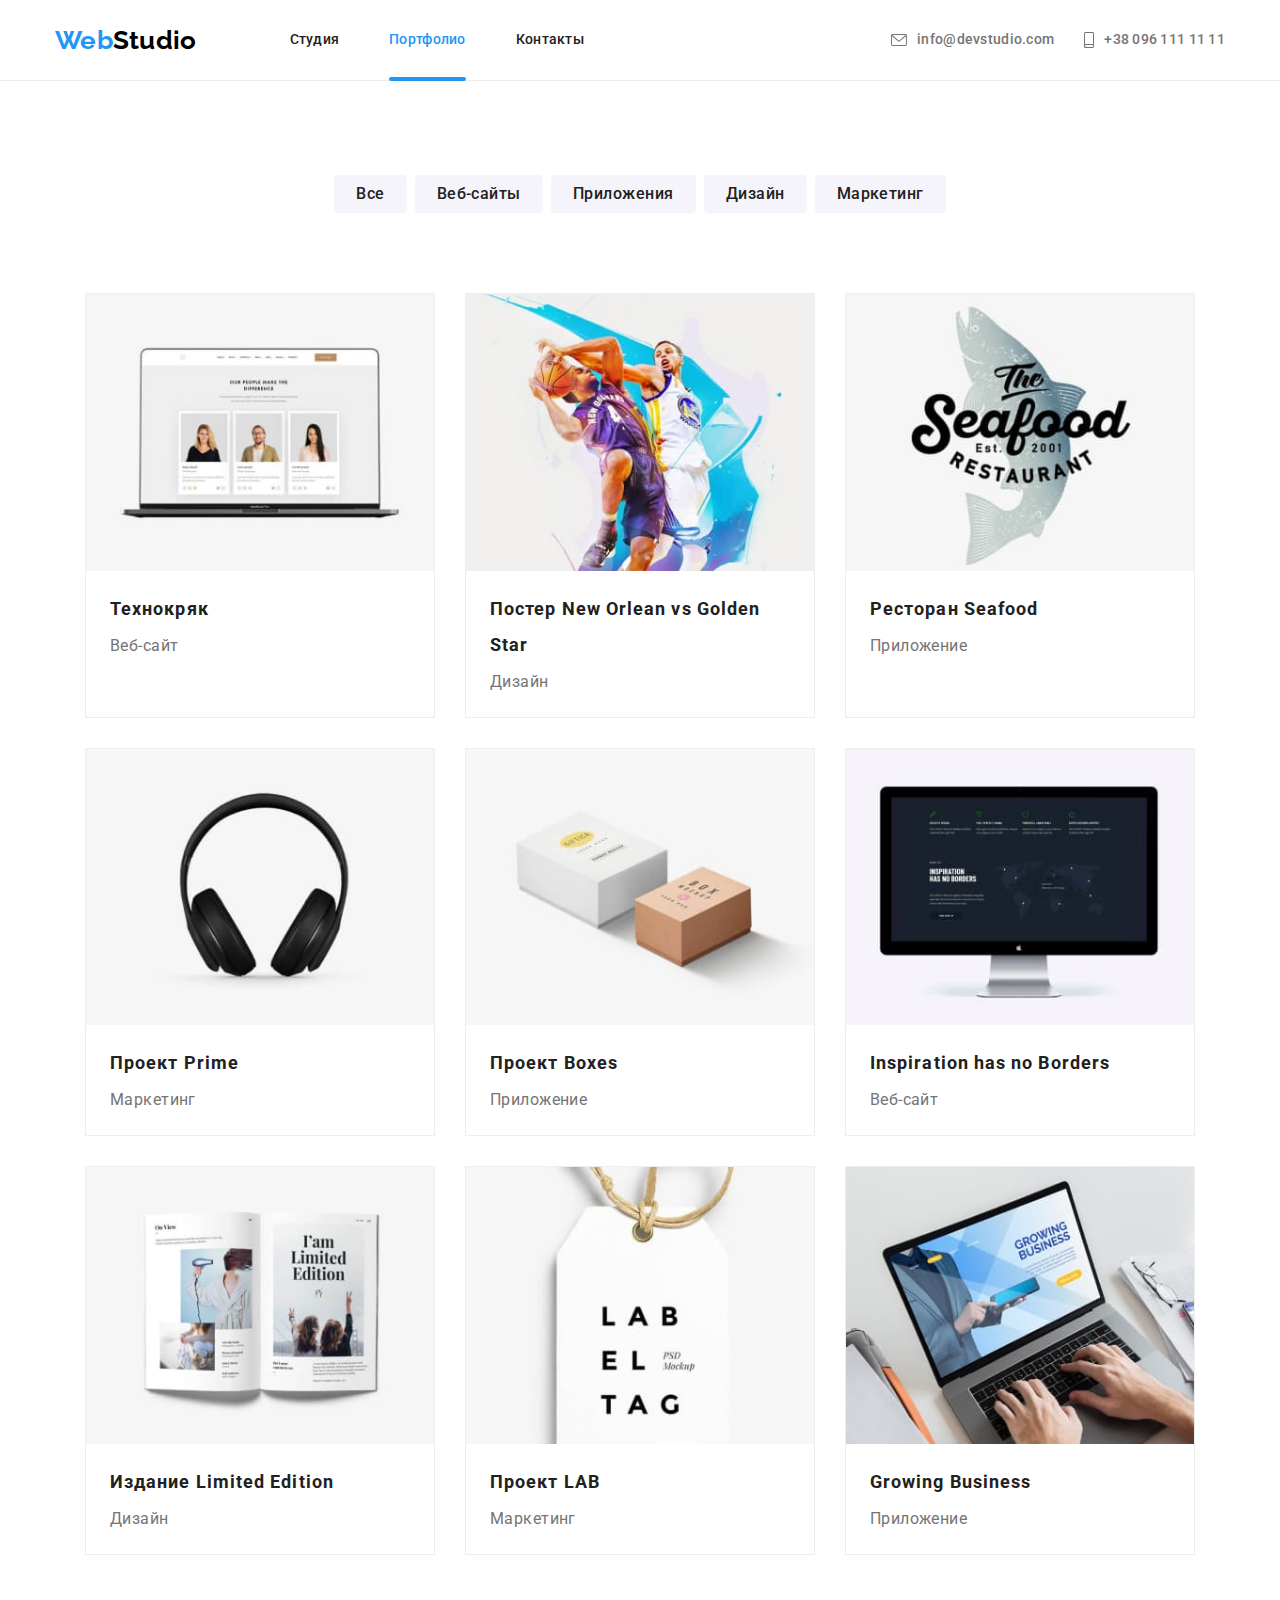
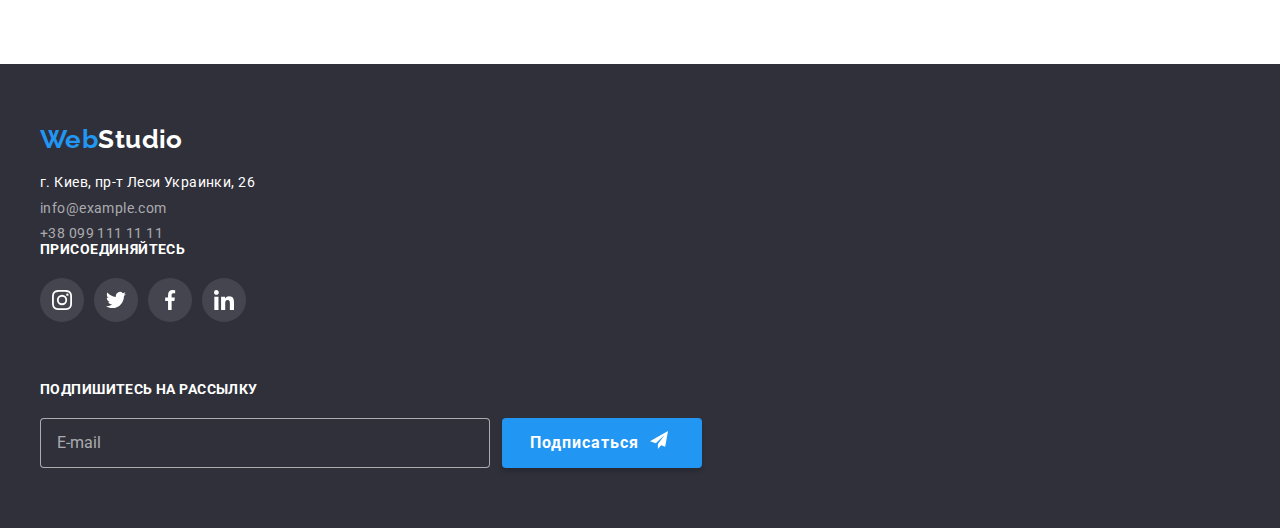
==== commit d5146b3e: "footer game over" ====
--- a/portfolio.html
+++ b/portfolio.html
@@ -215,7 +215,7 @@
     <!--Footer-->
 
     <footer class="footer">
-        <div class="container">
+        <div class="container__footer">
             <div class="footer-list list">            
                 <div class="footer-link">                                    
                     <a href="./index.html" class="footer-link__studio"><span class="footer-link__web">Web</span>Studio</a>               
@@ -263,23 +263,22 @@
 
                     </div>                
                 </div>
-                <div>
-                    <form class="form">
-                        <!--<div class="form-mail">-->
-                            <div>
-                                <h2 class="form-text__mail">ПОДПИШИТЕСЬ НА РАССЫЛКУ</h2>
-                                <input type="email" id="mail" placeholder="E-mail" class="form-footer__input">   
-                            </div>
-                            <div class="form-button">
-                                <button type="submit" class="form-button__mail">Подписаться</button>                                     
-                                <svg class="form-icon__send">
-                                    <use href='./images/symbol-defs.svg#icon-send'></use>
-                                </svg>                                 
-                            </div>                                              
+                <div class="footer-form">
+                    <p class="form-text__mail">ПОДПИШИТЕСЬ НА РАССЫЛКУ</p>
+
+                    <form class="form">                       
+                        <input type="email" id="mail" placeholder="E-mail" class="form-footer__input">
+                        <button type="submit" class="form-button__mail">    
+                            <span class="form-text">Подписаться</span>
+                            <svg  width="24" height="24">
+                                <use href='./images/symbol-defs.svg#icon-send'></use>
+                            </svg>        
+                        </button>    
+                                             
                         <!--</div>-->                        
                     </form>
                 </div>            
             </div>
         </div>    
-    </footer>    
+    </footer> 
 </body>
--- a/css/main.min.css
+++ b/css/main.min.css
@@ -1,2 +1,2 @@
-.modal,.activity-text-action{top:50%;left:50%;-webkit-transform:translate(-50%, -50%);transform:translate(-50%, -50%)}.form-icon__send,.agreement-label::after,.form-block .form-name,.form-block .form-tel,.form-block .form-mail{top:50%;-webkit-transform:translateY(-50%);transform:translateY(-50%)}.command-social{display:-webkit-box;display:-ms-flexbox;display:flex;-webkit-box-pack:center;-ms-flex-pack:center;justify-content:center;margin-bottom:30px}.command-social>.command-social__item:not(:last-child){margin-right:10px}.command-social__item{width:44px;height:44px}.command-social__link{display:-webkit-inline-box;display:-ms-inline-flexbox;display:inline-flex;-webkit-box-pack:center;-ms-flex-pack:center;justify-content:center;-webkit-box-align:center;-ms-flex-align:center;align-items:center;width:100%;height:100%;border-radius:50%;fill:#afb1b8;color:currentColor;-webkit-transition:fill 250ms cubic-bezier(0.4, 0, 0.2, 1);transition:fill 250ms cubic-bezier(0.4, 0, 0.2, 1);-webkit-transition:background-color 250ms cubic-bezier(0.4, 0, 0.2, 1);transition:background-color 250ms cubic-bezier(0.4, 0, 0.2, 1)}.command-social__link:hover,.command-social__link:focus{fill:#fff;background-color:#2196f3}.command-social__icon{width:20px;height:20px}.footer{padding-top:60px;padding-bottom:60px;background-color:#2f303a}.footer-list{display:block;-webkit-box-pack:center;-ms-flex-pack:center;justify-content:center}@media screen and (min-width: 768px){.footer-list{display:-webkit-box;display:-ms-flexbox;display:flex;-ms-flex-wrap:wrap;flex-wrap:wrap;-webkit-box-align:baseline;-ms-flex-align:baseline;align-items:baseline;-webkit-box-pack:justify;-ms-flex-pack:justify;justify-content:space-between;margin-right:auto}}@media screen and (min-width: 1200px){.footer-list{display:-webkit-box;display:-ms-flexbox;display:flex;-webkit-box-align:baseline;-ms-flex-align:baseline;align-items:baseline;-webkit-box-pack:justify;-ms-flex-pack:justify;justify-content:space-between}}.footer-text{color:#fff;font-size:14px;line-height:1.14;margin-bottom:20px}.footer-social>.footer-social__item:not(:last-child){margin-right:10px}.footer-link__studio{margin-bottom:20px;font-family:Raleway;font-weight:700;font-size:26px;line-height:1.19;color:#fff}.footer-link__web{color:#2196f3}.footer-link__address{font-style:normal;line-height:1.17;color:#fff;margin-bottom:9px}.footer-link__mail,.footer-link__tel{line-height:1.17;color:rgba(255,255,255,0.6);-webkit-transition:color 250ms cubic-bezier(0.4, 0, 0.2, 1);transition:color 250ms cubic-bezier(0.4, 0, 0.2, 1)}.footer-link__mail{margin-bottom:9px}.footer-link__mail:hover,.footer-link__mail:focus{color:#2196f3}.footer-link__tel:hover,.footer-link__tel:focus{color:#2196f3}.footer-social{display:-webkit-inline-box;display:-ms-inline-flexbox;display:inline-flex;-webkit-box-pack:center;-ms-flex-pack:center;justify-content:center;-webkit-box-align:center;-ms-flex-align:center;align-items:center}.footer-social__link{display:-webkit-inline-box;display:-ms-inline-flexbox;display:inline-flex;-webkit-box-pack:center;-ms-flex-pack:center;justify-content:center;-webkit-box-align:center;-ms-flex-align:center;align-items:center;width:100%;height:100%;background-color:#44454e;border-radius:50%;color:#fff;fill:currentColor;-webkit-transition:background-color 250ms cubic-bezier(0.4, 0, 0.2, 1);transition:background-color 250ms cubic-bezier(0.4, 0, 0.2, 1)}.footer-social__link:hover,.footer-social__link:focus{background-color:#2196f3}.footer-social__icon{width:20px;height:20px}.footer-social__item{width:44px;height:44px}@media screen and (min-width: 768px){.form{display:-webkit-box;display:-ms-flexbox;display:flex;-ms-flex-wrap:wrap;flex-wrap:wrap;-webkit-box-align:baseline;-ms-flex-align:baseline;align-items:baseline;-webkit-box-pack:justify;-ms-flex-pack:justify;justify-content:space-between;margin-right:auto}}@media screen and (min-width: 1200px){.form{margin-right:auto;margin-left:auto;display:-webkit-box;display:-ms-flexbox;display:flex;-webkit-box-align:end;-ms-flex-align:end;align-items:flex-end}}.form input{width:358px;height:50px;margin-top:20px;margin-right:12px;padding-left:16px;border:1px solid rgba(255,255,255,0.6);border-radius:4px;background:#2f303a}.form input::-webkit-input-placeholder{font-size:16px;line-height:1.25;color:rgba(255,255,255,0.6)}.form input:-ms-input-placeholder{font-size:16px;line-height:1.25;color:rgba(255,255,255,0.6)}.form input::-ms-input-placeholder{font-size:16px;line-height:1.25;color:rgba(255,255,255,0.6)}.form input::placeholder{font-size:16px;line-height:1.25;color:rgba(255,255,255,0.6)}.form-text__mail{font-size:14px;font-weight:bold;line-height:1.14;color:#fff}.form-button__mail{width:200px;height:50px;padding-right:62px;padding-left:26px;background:#2196f3;-webkit-box-shadow:0px 4px 4px rgba(0,0,0,0.15);box-shadow:0px 4px 4px rgba(0,0,0,0.15);border-radius:4px;border:none;cursor:pointer;font-weight:bold;font-size:16px;line-height:1.87;letter-spacing:0.06em;color:#fff}.form-button{position:relative}.form-icon__send{width:24px;height:24px;position:absolute;right:28px}.form-footer__input{font-size:16px;line-height:1.25;color:rgba(255,255,255,0.6)}.header{position:fixed;top:0;left:0;z-index:2;width:100%;min-height:60px;background-color:#fff;font-weight:500;line-height:1.14;letter-spacing:0.02em;border-bottom:1px solid #ececec}.header .container{display:-webkit-box;display:-ms-flexbox;display:flex;-webkit-box-align:center;-ms-flex-align:center;align-items:center;-webkit-box-sizing:content-box;box-sizing:content-box}.header__menu{display:block;background-color:transparent;border:none;cursor:pointer;color:#212121;fill:currentColor;padding:0;margin-left:auto}@media screen and (min-width: 768px){.header__menu{display:none}}.header__menu .icon-close{display:none}.header__menu.is-open .icon-close{display:block}.header__menu.is-open .icon-menu{display:none}@media screen and (min-width: 768px){.nav{display:-webkit-box;display:-ms-flexbox;display:flex;-webkit-box-align:center;-ms-flex-align:center;align-items:center;margin-right:auto}}@media screen and (min-width: 1200px){.nav{display:-webkit-box;display:-ms-flexbox;display:flex;-webkit-box-align:center;-ms-flex-align:center;align-items:center;margin-right:auto}}.nav .nav-studio{font-family:"Raleway",sans-serif;font-weight:700;font-size:26px;line-height:1.19;color:#000;padding-top:16px;padding-bottom:16px;margin-left:0}@media screen and (min-width: 768px){.nav .nav-studio{margin-right:80px}}@media screen and (min-width: 1200px){.nav .nav-studio{margin-right:93px}}.nav .nav-web{color:#2196f3}.nav .nav-site{display:none}@media screen and (min-width: 768px){.nav .nav-site{display:-webkit-box;display:-ms-flexbox;display:flex}}@media screen and (min-width: 1200px){.nav .nav-site{display:-webkit-box;display:-ms-flexbox;display:flex}}.nav .nav-site>.nav-item:not(:last-child){margin-right:50px}.nav .nav-link{padding-top:32px;padding-bottom:32px;color:#212121;-webkit-transition:color 250ms cubic-bezier(0.4, 0, 0.2, 1);transition:color 250ms cubic-bezier(0.4, 0, 0.2, 1)}.nav .nav-site .nav-link:hover,.nav .nav-site .nav-link:focus{color:#2196f3}.nav .nav-site .nav-link.current{color:#2196f3}.nav .nav-item{position:relative}.nav .actions::before{position:absolute;display:inline-block;content:"";width:100%;height:4px;bottom:-1px;background-color:#2196f3;border-radius:2px}.contact{display:none}@media screen and (min-width: 768px){.contact{display:block}}@media screen and (min-width: 1200px){.contact{display:-webkit-box;display:-ms-flexbox;display:flex}.contact-item:not(:last-child){margin-right:30px;-webkit-box-align:center;-ms-flex-align:center;align-items:center}}.contact-item{color:#757575}.contact-link{display:-webkit-box;display:-ms-flexbox;display:flex;-webkit-box-align:center;-ms-flex-align:center;align-items:center;padding-top:0;padding-bottom:0;color:#757575;fill:currentColor;-webkit-transition:color 250ms cubic-bezier(0.4, 0, 0.2, 1);transition:color 250ms cubic-bezier(0.4, 0, 0.2, 1)}.contact .mail{margin-bottom:10px}.contact-link:focus,.contact-link:hover{color:#2196f3}.contact-link>.color-icon{color:#afb1b8}.contact-mail{width:16px;height:12px;margin-right:10px}.contact-tel{width:10px;height:16px;margin-right:10px}.hero{padding:0;background-color:#c4c4c4}.hero-block{width:696px;margin-left:auto;margin-right:auto}.hero-theme{text-align:center;margin-bottom:30px;font-weight:900;font-size:44px;line-height:1.36;letter-spacing:0.06em;color:#fff}.hero-button{border-radius:4px;display:block;border:none;cursor:pointer;margin-left:auto;margin-right:auto;padding-top:10px;padding-bottom:10px;padding-right:32px;padding-left:32px;background-color:#2196f3;font-family:inherit;font-size:16px;line-height:1.88;letter-spacing:0.06em;color:#fff}.agreement{position:relative;display:-webkit-box;display:-ms-flexbox;display:flex;-webkit-box-pack:justify;-ms-flex-pack:justify;justify-content:space-between;-webkit-box-align:center;-ms-flex-align:center;align-items:center;margin-left:12px;margin-right:11px;margin-bottom:30px}.agreement-label{font-size:14px;line-height:1.71;color:#757575;margin-left:24px}.agreement-link{font-size:14px;line-height:1.71;color:#2196f3;text-decoration-skip-ink:none;text-decoration:underline}.agreement-label::after{display:inline-block;content:" ";position:absolute;left:0;width:16px;height:15px;border:2px solid #212121;border-radius:2px;-webkit-transition:background-color 250ms cubic-bezier(0.4, 0, 0.2, 1);transition:background-color 250ms cubic-bezier(0.4, 0, 0.2, 1);-webkit-transition:border 250ms cubic-bezier(0.4, 0, 0.2, 1);transition:border 250ms cubic-bezier(0.4, 0, 0.2, 1);-webkit-transition:background-image 250ms cubic-bezier(0.4, 0, 0.2, 1);transition:background-image 250ms cubic-bezier(0.4, 0, 0.2, 1);-webkit-transition:background-size 250ms cubic-bezier(0.4, 0, 0.2, 1);transition:background-size 250ms cubic-bezier(0.4, 0, 0.2, 1);-webkit-transition:background-origin 250ms cubic-bezier(0.4, 0, 0.2, 1);transition:background-origin 250ms cubic-bezier(0.4, 0, 0.2, 1)}.agreement-input:checked+.agreement-label::after{background-image:url("../images/icon-check.svg");background-color:#2196f3;border:0px;background-size:contain;background-origin:border-box}.agreement-input:focus+.agreement-label::after{border:2px solid #2196f3;border-radius:2px}.backdrop{position:fixed;top:0;left:0;z-index:3;width:100%;height:100%;background-color:rgba(0,0,0,0.2);-webkit-transition:-webkit-transform 250ms cubic-bezier(0.4, 0, 0.2, 1);transition:-webkit-transform 250ms cubic-bezier(0.4, 0, 0.2, 1);transition:transform 250ms cubic-bezier(0.4, 0, 0.2, 1);transition:transform 250ms cubic-bezier(0.4, 0, 0.2, 1), -webkit-transform 250ms cubic-bezier(0.4, 0, 0.2, 1)}.backdrop.is-hidden{opacity:0;pointer-events:none}.form-block{display:-webkit-box;display:-ms-flexbox;display:flex;-webkit-box-orient:vertical;-webkit-box-direction:normal;-ms-flex-direction:column;flex-direction:column;margin-bottom:10px}.form-block input{outline:none;height:40px;width:100%;border:1px solid rgba(33,33,33,0.2);border-radius:4px}.form-block__lable{font-size:12px;line-height:1.17;letter-spacing:0.01em;margin-bottom:4px;color:#757575}.form-block .form-block__input:focus{border:1px solid #2196f3}.form-block .form-name{position:absolute;width:12px;height:12px;left:15px;-webkit-transition:color 250ms cubic-bezier(0.4, 0, 0.2, 1);transition:color 250ms cubic-bezier(0.4, 0, 0.2, 1);margin:0}.form-block__input{position:relative;fill:currentColor;color:#212121}.form-block .form-input{padding-left:40px;-webkit-transition:border 250ms cubic-bezier(0.4, 0, 0.2, 1);transition:border 250ms cubic-bezier(0.4, 0, 0.2, 1)}.form-block .form-tel{position:absolute;width:13px;height:13px;left:15px;-webkit-transition:color 250ms cubic-bezier(0.4, 0, 0.2, 1);transition:color 250ms cubic-bezier(0.4, 0, 0.2, 1)}.form-block .form-mail{position:absolute;width:15px;height:12px;left:15px;-webkit-transition:color 250ms cubic-bezier(0.4, 0, 0.2, 1);transition:color 250ms cubic-bezier(0.4, 0, 0.2, 1)}.form-block .form-input:focus ~ .form-name,.form-block .form-input:focus ~ .form-tel,.form-block .form-input:focus ~ .form-mail{color:#2196f3}.button-form{display:-webkit-box;display:-ms-flexbox;display:flex;-webkit-box-pack:center;-ms-flex-pack:center;justify-content:center}.button-form__send{width:200px;height:50px;background:#188ce8;-webkit-box-shadow:0px 4px 4px rgba(0,0,0,0.15);box-shadow:0px 4px 4px rgba(0,0,0,0.15);border-radius:4px;border:none;cursor:pointer;font-weight:bold;font-size:16px;line-height:1.87;letter-spacing:0.06em;color:#fff}.comment{display:-webkit-box;display:-ms-flexbox;display:flex;-webkit-box-orient:vertical;-webkit-box-direction:normal;-ms-flex-direction:column;flex-direction:column}.comment-lable{font-size:12px;line-height:1.17;letter-spacing:0.01em;margin-bottom:4px;color:#757575}.comment-textarea::-webkit-input-placeholder{font-size:14px;line-height:1.14;letter-spacing:0.01em;color:rgba(117,117,117,0.5)}.comment-textarea:-ms-input-placeholder{font-size:14px;line-height:1.14;letter-spacing:0.01em;color:rgba(117,117,117,0.5)}.comment-textarea::-ms-input-placeholder{font-size:14px;line-height:1.14;letter-spacing:0.01em;color:rgba(117,117,117,0.5)}.comment-textarea::placeholder{font-size:14px;line-height:1.14;letter-spacing:0.01em;color:rgba(117,117,117,0.5)}.comment-textarea{resize:none;width:100%;height:120px;outline:none;border:1px solid rgba(33,33,33,0.2);border-radius:4px;padding-top:12px;padding-bottom:12px;padding-left:16px;padding-right:16px;margin-bottom:20px}.modal{position:absolute;padding:40px;min-width:528px;min-height:581px;background:#ffffff;-webkit-box-shadow:0px 1px 3px rgba(0,0,0,0.12),0px 1px 1px rgba(0,0,0,0.14),0px 2px 1px rgba(0,0,0,0.2);box-shadow:0px 1px 3px rgba(0,0,0,0.12),0px 1px 1px rgba(0,0,0,0.14),0px 2px 1px rgba(0,0,0,0.2);border-radius:4px;-webkit-transition:-webkit-transform 250ms cubic-bezier(0.4, 0, 0.2, 1);transition:-webkit-transform 250ms cubic-bezier(0.4, 0, 0.2, 1);transition:transform 250ms cubic-bezier(0.4, 0, 0.2, 1);transition:transform 250ms cubic-bezier(0.4, 0, 0.2, 1), -webkit-transform 250ms cubic-bezier(0.4, 0, 0.2, 1)}.modal-button{position:absolute;top:0;right:0;top:8px;right:8px;padding:6px;width:30px;height:30px;background-color:#fff;border:1px solid rgba(0,0,0,0.1);border-radius:50%;outline:transparent;-webkit-transition:color 250ms cubic-bezier(0.4, 0, 0.2, 1);transition:color 250ms cubic-bezier(0.4, 0, 0.2, 1)}.modal .modal-button:focus{color:#2196f3}.modal-form__text{margin-bottom:12px;font-weight:bold;font-size:20px;line-height:1.15;color:#212121}.activity{display:-webkit-box;display:-ms-flexbox;display:flex;-ms-flex-wrap:wrap;flex-wrap:wrap}.activity-types .activity-works__link:hover,.activity-types .activity-works__link:focus{-webkit-box-shadow:0px 1px 1px rgba(0,0,0,0.12),0px 4px 4px rgba(0,0,0,0.06),1px 4px 6px rgba(0,0,0,0.16);box-shadow:0px 1px 1px rgba(0,0,0,0.12),0px 4px 4px rgba(0,0,0,0.06),1px 4px 6px rgba(0,0,0,0.16)}@media screen and (max-width: 767px){.activity>.activity-types:not(:last-child){margin-bottom:30px}}@media screen and (min-width: 768px){.activity-types{display:-webkit-box;display:-ms-flexbox;display:flex;-ms-flex-wrap:wrap;flex-wrap:wrap;margin:-15px}}@media screen and (min-width: 768px){.activity-types{-ms-flex-preferred-size:calc((100% - 2 * 30px) / 2);flex-basis:calc((100% - 2 * 30px) / 2);margin:15px}}@media screen and (min-width: 1200px){.activity-types{-ms-flex-preferred-size:calc((100% - 6 * 15px) / 3);flex-basis:calc((100% - 6 * 15px) / 3);margin:15px}}.activity-types{width:100%;border:1px solid #eee}.activity-works__link{-webkit-transition:-webkit-box-shadow 250ms cubic-bezier(0.4, 0, 0.2, 1);transition:-webkit-box-shadow 250ms cubic-bezier(0.4, 0, 0.2, 1);transition:box-shadow 250ms cubic-bezier(0.4, 0, 0.2, 1);transition:box-shadow 250ms cubic-bezier(0.4, 0, 0.2, 1), -webkit-box-shadow 250ms cubic-bezier(0.4, 0, 0.2, 1)}.activity-block__work{padding-top:20px;padding-bottom:20px}.activity-img{display:block;width:100%}.activity-example{font-weight:700;font-size:18px;line-height:2;letter-spacing:0.06em;color:#212121;padding-right:24px;padding-left:24px;margin-bottom:4px}.activity-directions{font-size:16px;line-height:1.875;color:#757575;padding-right:24px;padding-left:24px}.activity-produkt{position:relative;overflow:hidden}.activity-text-action{position:absolute;width:322px;height:168px;font-size:18px;line-height:1.56;color:#ffffff}@media screen and (min-width: 768px) and (max-width: 1199px){.activity-text-action{padding-left:24px;padding-right:24px}}.activity-produkt__actions{display:-webkit-box;display:-ms-flexbox;display:flex;position:absolute;width:100%;height:100%;top:0;left:0;-webkit-transform:translateY(101%);transform:translateY(101%);-webkit-transition:250ms ease;transition:250ms ease;-webkit-transition-timing-function:cubic-bezier(0.4, 0, 0.2, 1);transition-timing-function:cubic-bezier(0.4, 0, 0.2, 1);background-color:rgba(33,150,243,0.9)}.activity-works__link:hover .activity-produkt__actions,.activity-works__link:focus .activity-produkt__actions{-webkit-transform:translatey(0);transform:translatey(0)}.filter{padding-top:94px;padding-bottom:94px}.filter-work>.filter-link:not(:last-child){margin-right:8px;margin-bottom:15px}.filter-work{display:-webkit-box;display:-ms-flexbox;display:flex;-ms-flex-wrap:wrap;flex-wrap:wrap;margin-bottom:50px;-webkit-box-pack:start;-ms-flex-pack:start;justify-content:flex-start}@media screen and (min-width: 768px){.filter-work{display:-webkit-box;display:-ms-flexbox;display:flex;margin-bottom:50px;-webkit-box-pack:center;-ms-flex-pack:center;justify-content:center}}@media screen and (min-width: 1200px){.filter-work{display:-webkit-box;display:-ms-flexbox;display:flex;margin-bottom:50px;-webkit-box-pack:center;-ms-flex-pack:center;justify-content:center}}.filter-button{padding-top:6px;padding-right:22px;padding-bottom:6px;padding-left:22px;border:none;cursor:pointer;border-radius:4px;background-color:#f5f4fa;font-family:inherit;font-weight:500;font-size:16px;line-height:1.63;letter-spacing:0.03em;color:#212121;-webkit-transition:color 250ms cubic-bezier(0.4, 0, 0.2, 1);transition:color 250ms cubic-bezier(0.4, 0, 0.2, 1);-webkit-transition:background-color 250ms cubic-bezier(0.4, 0, 0.2, 1);transition:background-color 250ms cubic-bezier(0.4, 0, 0.2, 1);-webkit-transition:-webkit-box-shadow 250ms cubic-bezier(0.4, 0, 0.2, 1);transition:-webkit-box-shadow 250ms cubic-bezier(0.4, 0, 0.2, 1);transition:box-shadow 250ms cubic-bezier(0.4, 0, 0.2, 1);transition:box-shadow 250ms cubic-bezier(0.4, 0, 0.2, 1), -webkit-box-shadow 250ms cubic-bezier(0.4, 0, 0.2, 1)}.filter-work .filter-button:hover,.filter-work .filter-button:focus{background-color:#2196f3;color:#fff;-webkit-box-shadow:0px 3px 1px rgba(0,0,0,0.1),0px 1px 2px rgba(0,0,0,0.08),0px 2px 2px rgba(0,0,0,0.12);box-shadow:0px 3px 1px rgba(0,0,0,0.1),0px 1px 2px rgba(0,0,0,0.08),0px 2px 2px rgba(0,0,0,0.12)}.section-advantages{padding-top:94px}@media screen and (max-width: 767px){.section-advantages__list>.section-advantages__link:not(:last-child){margin-bottom:30px}}@media screen and (min-width: 768px){.section-advantages__list{display:-webkit-box;display:-ms-flexbox;display:flex;-ms-flex-wrap:wrap;flex-wrap:wrap;margin:-15px}}@media screen and (min-width: 768px){.section-advantages__link{-ms-flex-preferred-size:calc((100% - 2 * 30px) / 2);flex-basis:calc((100% - 2 * 30px) / 2);margin:15px}}@media screen and (min-width: 1200px){.section-advantages__link{-ms-flex-preferred-size:calc((100% - 8 * 15px) / 4);flex-basis:calc((100% - 8 * 15px) / 4);margin:15px}}.section-advantages__bg{display:-webkit-box;display:-ms-flexbox;display:flex;height:120px;-webkit-box-pack:center;-ms-flex-pack:center;justify-content:center;-webkit-box-align:center;-ms-flex-align:center;align-items:center;margin-bottom:30px;border-radius:4px;background-color:#f5f4fa}.section-advantages__icon{width:70px;height:70px}.section-advantages__name{margin-bottom:10px;font-weight:700;line-height:1.14;color:#212121}.section-advantages__description{line-height:1.71;color:#757575}.section-client__list{display:-webkit-box;display:-ms-flexbox;display:flex;-ms-flex-wrap:wrap;flex-wrap:wrap;margin:-15px}.section-client__link{display:-webkit-box;display:-ms-flexbox;display:flex;-webkit-box-pack:center;-ms-flex-pack:center;justify-content:center;-webkit-box-align:center;-ms-flex-align:center;align-items:center;width:100%;height:100%;border:1px solid #afb1b8;border-radius:4px;color:#afb1b8;fill:currentColor;-webkit-transition:color 250ms cubic-bezier(0.4, 0, 0.2, 1);transition:color 250ms cubic-bezier(0.4, 0, 0.2, 1);-webkit-transition:border 250ms cubic-bezier(0.4, 0, 0.2, 1);transition:border 250ms cubic-bezier(0.4, 0, 0.2, 1);-webkit-transition:fill 250ms cubic-bezier(0.4, 0, 0.2, 1);transition:fill 250ms cubic-bezier(0.4, 0, 0.2, 1)}.section-client__item{-ms-flex-preferred-size:calc((100% - 2 * 30px) / 2);flex-basis:calc((100% - 2 * 30px) / 2);margin:15px;height:90px}@media screen and (min-width: 768px){.section-client__item{-ms-flex-preferred-size:calc((100% - 6 * 15px) / 3);flex-basis:calc((100% - 6 * 15px) / 3);margin:15px}}@media screen and (min-width: 1200px){.section-client__item{-ms-flex-preferred-size:calc((100% - 12 * 15px) / 6);flex-basis:calc((100% - 12 * 15px) / 6);margin:15px}}.section-client__yaco{width:44px;height:49px}.section-client__tagline{width:40px;height:52px}.section-client__company{width:41px;height:43px}.section-client__foster{width:80px;height:42px}.section-client__brand{width:59px;height:47px}.section-client__tag{width:88px;height:45px}.section-client__link:hover,.section-client__link:focus{border:1px solid #2196f3;color:#2196f3}.section-command{background-color:#f5f4fa}.section-command__block{background-color:#fff;-webkit-box-shadow:0px 1px 3px rgba(0,0,0,0.12),0px 1px 1px rgba(0,0,0,0.14),0px 2px 1px rgba(0,0,0,0.2);box-shadow:0px 1px 3px rgba(0,0,0,0.12),0px 1px 1px rgba(0,0,0,0.14),0px 2px 1px rgba(0,0,0,0.2)}@media screen and (max-width: 767px){.section-command__title>.section-command__block:not(:last-child){margin-bottom:30px}}@media screen and (min-width: 768px){.section-command__title{display:-webkit-box;display:-ms-flexbox;display:flex;-ms-flex-wrap:wrap;flex-wrap:wrap;margin:-15px}}@media screen and (min-width: 768px){.section-command__block{-ms-flex-preferred-size:calc((100% - 2 * 30px) / 2);flex-basis:calc((100% - 2 * 30px) / 2);margin:15px}}@media screen and (min-width: 1200px){.section-command__block{-ms-flex-preferred-size:calc((100% - 8 * 15px) / 4);flex-basis:calc((100% - 8 * 15px) / 4);margin:15px}}.section-command__img{display:block;width:100%}.section-command__employee{padding-top:30px;padding-bottom:30px}.section-command__name{margin-bottom:10px;text-align:center;font-weight:500;font-size:16px;line-height:1.19;color:#212121}.section-command__specialty{text-align:center;font-weight:400;font-size:16px;line-height:1.19;color:#757575}.section-work{display:none}@media screen and (min-width: 1200px){.section-work{display:-webkit-box;display:-ms-flexbox;display:flex}.section-work__list{display:-webkit-box;display:-ms-flexbox;display:flex}.section-work__img{display:block;width:100%}.section-work__list>.section-work__lable:not(:last-child){margin-right:30px}.section-work__lable{position:relative;width:370px}.section-work__name{position:absolute;top:50%;left:50%;-webkit-transform:translate(-50%, -50%);transform:translate(-50%, -50%);color:#fff;line-height:1.14;font-weight:bold;white-space:nowrap}.section-work__fon{content:"";position:absolute;width:100%;height:70px;bottom:0;left:0;background-color:rgba(47,48,58,0.8)}}body{font-family:"Roboto",sans-serif;font-weight:400;font-size:14px;letter-spacing:0.03em;padding-top:60px;background-color:#fff}@media screen and (min-width: 768px){body{padding-top:80px}}@media screen and (min-width: 1200px){body{padding-top:80px}}.container{width:450px;margin-left:auto;margin-right:auto;padding-right:15px;padding-left:15px}@media screen and (min-width: 768px){.container{width:738px}}@media screen and (min-width: 1200px){.container{width:1170px}}.list{list-style:none}a{display:block;text-decoration:none}ul{margin-top:0;margin-bottom:0;padding-left:0}h1,h2,h3,p{margin-top:0;margin-bottom:0}.overlay{display:-webkit-box;display:-ms-flexbox;display:flex;-webkit-box-align:center;-ms-flex-align:center;align-items:center;-webkit-box-pack:center;-ms-flex-pack:center;justify-content:center;max-width:450px;height:600px;margin-left:auto;margin-right:auto;background-repeat:no-repeat;background-position:center;background-size:cover;background-image:-webkit-gradient(linear, left top, right top, from(rgba(47,48,58,0.4)), to(rgba(47,48,58,0.4))),url("../images/hero.jpg");background-image:linear-gradient(to right, rgba(47,48,58,0.4), rgba(47,48,58,0.4)),url("../images/hero.jpg")}@media screen and (min-width: 768px){.overlay{max-width:768px}}@media screen and (min-width: 1600px){.overlay{max-width:1600px}}.section-work,.section-command,.section-client{padding-top:94px;padding-bottom:94px}.section-work__text,.section-command__text,.section-client__text{margin-bottom:50px;text-align:center;font-weight:700;font-size:36px;line-height:1.67;color:#212121}.visually-heeden{position:absolute;clip:rect(0 0 0 0);width:1px;height:1px;margin:-1px}.agreement-input{position:absolute;clip:rect(0 0 0 0);width:1px;height:1px;margin:-1px;border:0;padding:0;overflow:hidden}
+.modal,.activity-text-action{top:50%;left:50%;-webkit-transform:translate(-50%, -50%);transform:translate(-50%, -50%)}.agreement-label::after,.form-block .form-name,.form-block .form-tel,.form-block .form-mail{top:50%;-webkit-transform:translateY(-50%);transform:translateY(-50%)}.command-social{display:-webkit-box;display:-ms-flexbox;display:flex;-webkit-box-pack:center;-ms-flex-pack:center;justify-content:center;margin-bottom:30px}.command-social>.command-social__item:not(:last-child){margin-right:10px}.command-social__item{width:44px;height:44px}.command-social__link{display:-webkit-inline-box;display:-ms-inline-flexbox;display:inline-flex;-webkit-box-pack:center;-ms-flex-pack:center;justify-content:center;-webkit-box-align:center;-ms-flex-align:center;align-items:center;width:100%;height:100%;border-radius:50%;fill:#afb1b8;color:currentColor;-webkit-transition:fill 250ms cubic-bezier(0.4, 0, 0.2, 1);transition:fill 250ms cubic-bezier(0.4, 0, 0.2, 1);-webkit-transition:background-color 250ms cubic-bezier(0.4, 0, 0.2, 1);transition:background-color 250ms cubic-bezier(0.4, 0, 0.2, 1)}.command-social__link:hover,.command-social__link:focus{fill:#fff;background-color:#2196f3}.command-social__icon{width:20px;height:20px}.footer{width:100%;padding:60px 15px;background-color:#2f303a}@media screen and (min-width: 1200px){.footer{padding:60px 0px}}.footer-text{color:#fff;font-size:14px;line-height:1.14;margin-bottom:20px}.footer-social>.footer-social__item:not(:last-child){margin-right:10px}.link-social{margin-bottom:60px;margin-left:auto;margin-right:auto}.footer-link{margin-bottom:60px}@media screen and (min-width: 768px){.footer-link{margin-left:auto;margin-right:auto}}@media screen and (min-width: 1200px){.footer-link{margin:0}}.footer-link__studio{margin-bottom:20px;font-family:Raleway;font-weight:700;font-size:26px;line-height:1.19;color:#fff}.footer-link__web{color:#2196f3}.footer-link__address{font-style:normal;line-height:1.17;color:#fff;margin-bottom:8px}@media screen and (min-width: 1200px){.footer-link__address{margin-bottom:9px}}.footer-link__mail,.footer-link__tel{line-height:1.17;color:rgba(255,255,255,0.6);-webkit-transition:color 250ms cubic-bezier(0.4, 0, 0.2, 1);transition:color 250ms cubic-bezier(0.4, 0, 0.2, 1)}.footer-link__mail{margin-bottom:8px}@media screen and (min-width: 1200px){.footer-link__mail{margin-bottom:9px}}.footer-link__mail:hover,.footer-link__mail:focus{color:#2196f3}.footer-link__tel:hover,.footer-link__tel:focus{color:#2196f3}.footer-social{display:-webkit-inline-box;display:-ms-inline-flexbox;display:inline-flex;-webkit-box-pack:center;-ms-flex-pack:center;justify-content:center;-webkit-box-align:center;-ms-flex-align:center;align-items:center}.footer-social__link{display:-webkit-inline-box;display:-ms-inline-flexbox;display:inline-flex;-webkit-box-pack:center;-ms-flex-pack:center;justify-content:center;-webkit-box-align:center;-ms-flex-align:center;align-items:center;width:100%;height:100%;background-color:#44454e;border-radius:50%;color:#fff;fill:currentColor;-webkit-transition:background-color 250ms cubic-bezier(0.4, 0, 0.2, 1);transition:background-color 250ms cubic-bezier(0.4, 0, 0.2, 1)}.footer-social__link:hover,.footer-social__link:focus{background-color:#2196f3}.footer-social__icon{width:20px;height:20px}.footer-social__item{width:44px;height:44px}@media screen and (min-width: 768px) and (max-width: 1199px){.footer-form{-webkit-box-pack:center;-ms-flex-pack:center;justify-content:center;margin-left:auto;margin-right:auto}}@media screen and (min-width: 768px){.form{display:-webkit-box;display:-ms-flexbox;display:flex;-ms-flex-wrap:wrap;flex-wrap:wrap;-webkit-box-align:baseline;-ms-flex-align:baseline;align-items:baseline;-webkit-box-pack:justify;-ms-flex-pack:justify;justify-content:space-between;margin-right:auto}}@media screen and (min-width: 1200px){.form{margin-right:auto;margin-left:auto;display:-webkit-box;display:-ms-flexbox;display:flex;-webkit-box-align:end;-ms-flex-align:end;align-items:flex-end}}.form input{width:450px;height:50px;margin-bottom:20px;padding-left:16px;border:1px solid rgba(255,255,255,0.6);border-radius:4px;background:#2f303a}@media screen and (min-width: 1200px){.form input{margin-right:12px;margin-bottom:0}}.form input::-webkit-input-placeholder{font-size:16px;line-height:1.25;color:rgba(255,255,255,0.6)}.form input:-ms-input-placeholder{font-size:16px;line-height:1.25;color:rgba(255,255,255,0.6)}.form input::-ms-input-placeholder{font-size:16px;line-height:1.25;color:rgba(255,255,255,0.6)}.form input::placeholder{font-size:16px;line-height:1.25;color:rgba(255,255,255,0.6)}.form-text__mail{font-size:14px;font-weight:bold;line-height:1.14;color:#fff;margin-bottom:20px}.form-button__mail{display:-webkit-box;display:-ms-flexbox;display:flex;-webkit-box-align:center;-ms-flex-align:center;align-items:center;-webkit-box-pack:justify;-ms-flex-pack:justify;justify-content:space-between;margin-left:auto;margin-right:auto;padding:0 28px;width:200px;height:50px;padding:0 28px;background:#2196f3;-webkit-box-shadow:0px 4px 4px rgba(0,0,0,0.15);box-shadow:0px 4px 4px rgba(0,0,0,0.15);border-radius:4px;border:none;cursor:pointer}.form .form-text{font-weight:bold;font-size:16px;line-height:1.87;letter-spacing:0.06em;color:#fff}.form-footer__input{font-size:16px;line-height:1.25;color:rgba(255,255,255,0.6)}.header{position:relative;width:100%;min-height:60px;background-color:#fff;font-weight:500;line-height:1.14;letter-spacing:0.02em;border-bottom:1px solid #ececec}.header .container{display:-webkit-box;display:-ms-flexbox;display:flex;-webkit-box-align:center;-ms-flex-align:center;align-items:center;-webkit-box-sizing:content-box;box-sizing:content-box}.header__menu{display:block;background-color:transparent;border:none;cursor:pointer;color:#212121;fill:currentColor;padding:0;margin-left:auto}@media screen and (min-width: 768px){.header__menu{display:none}}.header__menu .icon-close{display:none}.header__menu.is-open .icon-close{display:block}.header__menu.is-open .icon-menu{display:none}@media screen and (min-width: 768px){.nav{display:-webkit-box;display:-ms-flexbox;display:flex;-webkit-box-align:center;-ms-flex-align:center;align-items:center;margin-right:auto}}@media screen and (min-width: 1200px){.nav{display:-webkit-box;display:-ms-flexbox;display:flex;-webkit-box-align:center;-ms-flex-align:center;align-items:center;margin-right:auto}}.nav .nav-studio{font-family:"Raleway",sans-serif;font-weight:700;font-size:26px;line-height:1.19;color:#000;padding-top:16px;padding-bottom:16px;margin-left:0}@media screen and (min-width: 768px){.nav .nav-studio{margin-right:80px}}@media screen and (min-width: 1200px){.nav .nav-studio{margin-right:93px}}.nav .nav-web{color:#2196f3}.nav .nav-site{display:none}@media screen and (min-width: 768px){.nav .nav-site{display:-webkit-box;display:-ms-flexbox;display:flex}}@media screen and (min-width: 1200px){.nav .nav-site{display:-webkit-box;display:-ms-flexbox;display:flex}}.nav .nav-site>.nav-item:not(:last-child){margin-right:50px}.nav .nav-link{padding-top:32px;padding-bottom:32px;color:#212121;-webkit-transition:color 250ms cubic-bezier(0.4, 0, 0.2, 1);transition:color 250ms cubic-bezier(0.4, 0, 0.2, 1)}.nav .nav-site .nav-link:hover,.nav .nav-site .nav-link:focus{color:#2196f3}.nav .nav-site .nav-link.current{color:#2196f3}.nav .nav-item{position:relative}.nav .actions::before{position:absolute;display:inline-block;content:"";width:100%;height:4px;bottom:-1px;background-color:#2196f3;border-radius:2px}.contact{display:none}@media screen and (min-width: 768px){.contact{display:block}}@media screen and (min-width: 1200px){.contact{display:-webkit-box;display:-ms-flexbox;display:flex}.contact-item:not(:last-child){margin-right:30px;-webkit-box-align:center;-ms-flex-align:center;align-items:center}}.contact-item{color:#757575}.contact-link{display:-webkit-box;display:-ms-flexbox;display:flex;-webkit-box-align:center;-ms-flex-align:center;align-items:center;padding-top:0;padding-bottom:0;color:#757575;fill:currentColor;-webkit-transition:color 250ms cubic-bezier(0.4, 0, 0.2, 1);transition:color 250ms cubic-bezier(0.4, 0, 0.2, 1)}.contact .mail{margin-bottom:10px}.contact-link:focus,.contact-link:hover{color:#2196f3}.contact-link>.color-icon{color:#afb1b8}.contact-mail{width:16px;height:12px;margin-right:10px}.contact-tel{width:10px;height:16px;margin-right:10px}.hero{padding:0;background-color:#c4c4c4}.hero-block{width:696px;margin-left:auto;margin-right:auto}.hero-theme{text-align:center;margin-bottom:30px;font-weight:900;font-size:44px;line-height:1.36;letter-spacing:0.06em;color:#fff}.hero-button{border-radius:4px;display:block;border:none;cursor:pointer;margin-left:auto;margin-right:auto;padding-top:10px;padding-bottom:10px;padding-right:32px;padding-left:32px;background-color:#2196f3;font-family:inherit;font-size:16px;line-height:1.88;letter-spacing:0.06em;color:#fff}.agreement{position:relative;display:-webkit-box;display:-ms-flexbox;display:flex;-webkit-box-pack:justify;-ms-flex-pack:justify;justify-content:space-between;-webkit-box-align:center;-ms-flex-align:center;align-items:center;margin-left:12px;margin-right:11px;margin-bottom:30px}.agreement-label{font-size:14px;line-height:1.71;color:#757575;margin-left:24px}.agreement-link{font-size:14px;line-height:1.71;color:#2196f3;text-decoration-skip-ink:none;text-decoration:underline}.agreement-label::after{display:inline-block;content:" ";position:absolute;left:0;width:16px;height:15px;border:2px solid #212121;border-radius:2px;-webkit-transition:background-color 250ms cubic-bezier(0.4, 0, 0.2, 1);transition:background-color 250ms cubic-bezier(0.4, 0, 0.2, 1);-webkit-transition:border 250ms cubic-bezier(0.4, 0, 0.2, 1);transition:border 250ms cubic-bezier(0.4, 0, 0.2, 1);-webkit-transition:background-image 250ms cubic-bezier(0.4, 0, 0.2, 1);transition:background-image 250ms cubic-bezier(0.4, 0, 0.2, 1);-webkit-transition:background-size 250ms cubic-bezier(0.4, 0, 0.2, 1);transition:background-size 250ms cubic-bezier(0.4, 0, 0.2, 1);-webkit-transition:background-origin 250ms cubic-bezier(0.4, 0, 0.2, 1);transition:background-origin 250ms cubic-bezier(0.4, 0, 0.2, 1)}.agreement-input:checked+.agreement-label::after{background-image:url("../images/icon-check.svg");background-color:#2196f3;border:0px;background-size:contain;background-origin:border-box}.agreement-input:focus+.agreement-label::after{border:2px solid #2196f3;border-radius:2px}.backdrop{position:fixed;top:0;left:0;z-index:3;width:100%;height:100%;background-color:rgba(0,0,0,0.2);-webkit-transition:-webkit-transform 250ms cubic-bezier(0.4, 0, 0.2, 1);transition:-webkit-transform 250ms cubic-bezier(0.4, 0, 0.2, 1);transition:transform 250ms cubic-bezier(0.4, 0, 0.2, 1);transition:transform 250ms cubic-bezier(0.4, 0, 0.2, 1), -webkit-transform 250ms cubic-bezier(0.4, 0, 0.2, 1)}.backdrop.is-hidden{opacity:0;pointer-events:none}.form-block{display:-webkit-box;display:-ms-flexbox;display:flex;-webkit-box-orient:vertical;-webkit-box-direction:normal;-ms-flex-direction:column;flex-direction:column;margin-bottom:10px}.form-block input{outline:none;height:40px;width:100%;border:1px solid rgba(33,33,33,0.2);border-radius:4px}.form-block__lable{font-size:12px;line-height:1.17;letter-spacing:0.01em;margin-bottom:4px;color:#757575}.form-block .form-block__input:focus{border:1px solid #2196f3}.form-block .form-name{position:absolute;width:12px;height:12px;left:15px;-webkit-transition:color 250ms cubic-bezier(0.4, 0, 0.2, 1);transition:color 250ms cubic-bezier(0.4, 0, 0.2, 1);margin:0}.form-block__input{position:relative;fill:currentColor;color:#212121}.form-block .form-input{padding-left:40px;-webkit-transition:border 250ms cubic-bezier(0.4, 0, 0.2, 1);transition:border 250ms cubic-bezier(0.4, 0, 0.2, 1)}.form-block .form-tel{position:absolute;width:13px;height:13px;left:15px;-webkit-transition:color 250ms cubic-bezier(0.4, 0, 0.2, 1);transition:color 250ms cubic-bezier(0.4, 0, 0.2, 1)}.form-block .form-mail{position:absolute;width:15px;height:12px;left:15px;-webkit-transition:color 250ms cubic-bezier(0.4, 0, 0.2, 1);transition:color 250ms cubic-bezier(0.4, 0, 0.2, 1)}.form-block .form-input:focus ~ .form-name,.form-block .form-input:focus ~ .form-tel,.form-block .form-input:focus ~ .form-mail{color:#2196f3}.button-form{display:-webkit-box;display:-ms-flexbox;display:flex;-webkit-box-pack:center;-ms-flex-pack:center;justify-content:center}.button-form__send{width:200px;height:50px;background:#188ce8;-webkit-box-shadow:0px 4px 4px rgba(0,0,0,0.15);box-shadow:0px 4px 4px rgba(0,0,0,0.15);border-radius:4px;border:none;cursor:pointer;font-weight:bold;font-size:16px;line-height:1.87;letter-spacing:0.06em;color:#fff}.comment{display:-webkit-box;display:-ms-flexbox;display:flex;-webkit-box-orient:vertical;-webkit-box-direction:normal;-ms-flex-direction:column;flex-direction:column}.comment-lable{font-size:12px;line-height:1.17;letter-spacing:0.01em;margin-bottom:4px;color:#757575}.comment-textarea::-webkit-input-placeholder{font-size:14px;line-height:1.14;letter-spacing:0.01em;color:rgba(117,117,117,0.5)}.comment-textarea:-ms-input-placeholder{font-size:14px;line-height:1.14;letter-spacing:0.01em;color:rgba(117,117,117,0.5)}.comment-textarea::-ms-input-placeholder{font-size:14px;line-height:1.14;letter-spacing:0.01em;color:rgba(117,117,117,0.5)}.comment-textarea::placeholder{font-size:14px;line-height:1.14;letter-spacing:0.01em;color:rgba(117,117,117,0.5)}.comment-textarea{resize:none;width:100%;height:120px;outline:none;border:1px solid rgba(33,33,33,0.2);border-radius:4px;padding-top:12px;padding-bottom:12px;padding-left:16px;padding-right:16px;margin-bottom:20px}.modal{position:absolute;padding:40px;min-width:528px;min-height:581px;background:#ffffff;-webkit-box-shadow:0px 1px 3px rgba(0,0,0,0.12),0px 1px 1px rgba(0,0,0,0.14),0px 2px 1px rgba(0,0,0,0.2);box-shadow:0px 1px 3px rgba(0,0,0,0.12),0px 1px 1px rgba(0,0,0,0.14),0px 2px 1px rgba(0,0,0,0.2);border-radius:4px;-webkit-transition:-webkit-transform 250ms cubic-bezier(0.4, 0, 0.2, 1);transition:-webkit-transform 250ms cubic-bezier(0.4, 0, 0.2, 1);transition:transform 250ms cubic-bezier(0.4, 0, 0.2, 1);transition:transform 250ms cubic-bezier(0.4, 0, 0.2, 1), -webkit-transform 250ms cubic-bezier(0.4, 0, 0.2, 1)}.modal-button{position:absolute;top:0;right:0;top:8px;right:8px;padding:6px;width:30px;height:30px;background-color:#fff;border:1px solid rgba(0,0,0,0.1);border-radius:50%;outline:transparent;-webkit-transition:color 250ms cubic-bezier(0.4, 0, 0.2, 1);transition:color 250ms cubic-bezier(0.4, 0, 0.2, 1)}.modal .modal-button:focus{color:#2196f3}.modal-form__text{margin-bottom:12px;font-weight:bold;font-size:20px;line-height:1.15;color:#212121}.activity{display:-webkit-box;display:-ms-flexbox;display:flex;-ms-flex-wrap:wrap;flex-wrap:wrap}.activity-types .activity-works__link:hover,.activity-types .activity-works__link:focus{-webkit-box-shadow:0px 1px 1px rgba(0,0,0,0.12),0px 4px 4px rgba(0,0,0,0.06),1px 4px 6px rgba(0,0,0,0.16);box-shadow:0px 1px 1px rgba(0,0,0,0.12),0px 4px 4px rgba(0,0,0,0.06),1px 4px 6px rgba(0,0,0,0.16)}@media screen and (max-width: 767px){.activity>.activity-types:not(:last-child){margin-bottom:30px}}@media screen and (min-width: 768px){.activity-types{display:-webkit-box;display:-ms-flexbox;display:flex;-ms-flex-wrap:wrap;flex-wrap:wrap;margin:-15px}}@media screen and (min-width: 768px){.activity-types{-ms-flex-preferred-size:calc((100% - 2 * 30px) / 2);flex-basis:calc((100% - 2 * 30px) / 2);margin:15px}}@media screen and (min-width: 1200px){.activity-types{-ms-flex-preferred-size:calc((100% - 6 * 15px) / 3);flex-basis:calc((100% - 6 * 15px) / 3);margin:15px}}.activity-types{width:100%;border:1px solid #eee}.activity-works__link{-webkit-transition:-webkit-box-shadow 250ms cubic-bezier(0.4, 0, 0.2, 1);transition:-webkit-box-shadow 250ms cubic-bezier(0.4, 0, 0.2, 1);transition:box-shadow 250ms cubic-bezier(0.4, 0, 0.2, 1);transition:box-shadow 250ms cubic-bezier(0.4, 0, 0.2, 1), -webkit-box-shadow 250ms cubic-bezier(0.4, 0, 0.2, 1)}.activity-block__work{padding-top:20px;padding-bottom:20px}.activity-img{display:block;width:100%}.activity-example{font-weight:700;font-size:18px;line-height:2;letter-spacing:0.06em;color:#212121;padding-right:24px;padding-left:24px;margin-bottom:4px}.activity-directions{font-size:16px;line-height:1.875;color:#757575;padding-right:24px;padding-left:24px}.activity-produkt{position:relative;overflow:hidden}.activity-text-action{position:absolute;width:322px;height:168px;font-size:18px;line-height:1.56;color:#ffffff}@media screen and (min-width: 768px) and (max-width: 1199px){.activity-text-action{padding-left:24px;padding-right:24px}}.activity-produkt__actions{display:-webkit-box;display:-ms-flexbox;display:flex;position:absolute;width:100%;height:100%;top:0;left:0;-webkit-transform:translateY(101%);transform:translateY(101%);-webkit-transition:250ms ease;transition:250ms ease;-webkit-transition-timing-function:cubic-bezier(0.4, 0, 0.2, 1);transition-timing-function:cubic-bezier(0.4, 0, 0.2, 1);background-color:rgba(33,150,243,0.9)}.activity-works__link:hover .activity-produkt__actions,.activity-works__link:focus .activity-produkt__actions{-webkit-transform:translatey(0);transform:translatey(0)}.filter{padding-top:94px;padding-bottom:94px}.filter-work>.filter-link:not(:last-child){margin-right:8px;margin-bottom:15px}.filter-work{display:-webkit-box;display:-ms-flexbox;display:flex;-ms-flex-wrap:wrap;flex-wrap:wrap;margin-bottom:50px;-webkit-box-pack:start;-ms-flex-pack:start;justify-content:flex-start}@media screen and (min-width: 768px){.filter-work{display:-webkit-box;display:-ms-flexbox;display:flex;margin-bottom:50px;-webkit-box-pack:center;-ms-flex-pack:center;justify-content:center}}@media screen and (min-width: 1200px){.filter-work{display:-webkit-box;display:-ms-flexbox;display:flex;margin-bottom:50px;-webkit-box-pack:center;-ms-flex-pack:center;justify-content:center}}.filter-button{padding-top:6px;padding-right:22px;padding-bottom:6px;padding-left:22px;border:none;cursor:pointer;border-radius:4px;background-color:#f5f4fa;font-family:inherit;font-weight:500;font-size:16px;line-height:1.63;letter-spacing:0.03em;color:#212121;-webkit-transition:color 250ms cubic-bezier(0.4, 0, 0.2, 1);transition:color 250ms cubic-bezier(0.4, 0, 0.2, 1);-webkit-transition:background-color 250ms cubic-bezier(0.4, 0, 0.2, 1);transition:background-color 250ms cubic-bezier(0.4, 0, 0.2, 1);-webkit-transition:-webkit-box-shadow 250ms cubic-bezier(0.4, 0, 0.2, 1);transition:-webkit-box-shadow 250ms cubic-bezier(0.4, 0, 0.2, 1);transition:box-shadow 250ms cubic-bezier(0.4, 0, 0.2, 1);transition:box-shadow 250ms cubic-bezier(0.4, 0, 0.2, 1), -webkit-box-shadow 250ms cubic-bezier(0.4, 0, 0.2, 1)}.filter-work .filter-button:hover,.filter-work .filter-button:focus{background-color:#2196f3;color:#fff;-webkit-box-shadow:0px 3px 1px rgba(0,0,0,0.1),0px 1px 2px rgba(0,0,0,0.08),0px 2px 2px rgba(0,0,0,0.12);box-shadow:0px 3px 1px rgba(0,0,0,0.1),0px 1px 2px rgba(0,0,0,0.08),0px 2px 2px rgba(0,0,0,0.12)}.section-advantages{padding-top:94px}@media screen and (max-width: 767px){.section-advantages__list>.section-advantages__link:not(:last-child){margin-bottom:30px}}@media screen and (min-width: 768px){.section-advantages__list{display:-webkit-box;display:-ms-flexbox;display:flex;-ms-flex-wrap:wrap;flex-wrap:wrap;margin:-15px}}@media screen and (min-width: 768px){.section-advantages__link{-ms-flex-preferred-size:calc((100% - 2 * 30px) / 2);flex-basis:calc((100% - 2 * 30px) / 2);margin:15px}}@media screen and (min-width: 1200px){.section-advantages__link{-ms-flex-preferred-size:calc((100% - 8 * 15px) / 4);flex-basis:calc((100% - 8 * 15px) / 4);margin:15px}}.section-advantages__bg{display:-webkit-box;display:-ms-flexbox;display:flex;height:120px;-webkit-box-pack:center;-ms-flex-pack:center;justify-content:center;-webkit-box-align:center;-ms-flex-align:center;align-items:center;margin-bottom:30px;border-radius:4px;background-color:#f5f4fa}.section-advantages__icon{width:70px;height:70px}.section-advantages__name{margin-bottom:10px;font-weight:700;line-height:1.14;color:#212121}.section-advantages__description{line-height:1.71;color:#757575}.section-client__list{display:-webkit-box;display:-ms-flexbox;display:flex;-ms-flex-wrap:wrap;flex-wrap:wrap;margin:-15px}.section-client__link{display:-webkit-box;display:-ms-flexbox;display:flex;-webkit-box-pack:center;-ms-flex-pack:center;justify-content:center;-webkit-box-align:center;-ms-flex-align:center;align-items:center;width:100%;height:100%;border:1px solid #afb1b8;border-radius:4px;color:#afb1b8;fill:currentColor;-webkit-transition:color 250ms cubic-bezier(0.4, 0, 0.2, 1);transition:color 250ms cubic-bezier(0.4, 0, 0.2, 1);-webkit-transition:border 250ms cubic-bezier(0.4, 0, 0.2, 1);transition:border 250ms cubic-bezier(0.4, 0, 0.2, 1);-webkit-transition:fill 250ms cubic-bezier(0.4, 0, 0.2, 1);transition:fill 250ms cubic-bezier(0.4, 0, 0.2, 1)}.section-client__item{-ms-flex-preferred-size:calc((100% - 2 * 30px) / 2);flex-basis:calc((100% - 2 * 30px) / 2);margin:15px;height:90px}@media screen and (min-width: 768px){.section-client__item{-ms-flex-preferred-size:calc((100% - 6 * 15px) / 3);flex-basis:calc((100% - 6 * 15px) / 3);margin:15px}}@media screen and (min-width: 1200px){.section-client__item{-ms-flex-preferred-size:calc((100% - 12 * 15px) / 6);flex-basis:calc((100% - 12 * 15px) / 6);margin:15px}}.section-client__yaco{width:44px;height:49px}.section-client__tagline{width:40px;height:52px}.section-client__company{width:41px;height:43px}.section-client__foster{width:80px;height:42px}.section-client__brand{width:59px;height:47px}.section-client__tag{width:88px;height:45px}.section-client__link:hover,.section-client__link:focus{border:1px solid #2196f3;color:#2196f3}.section-command{background-color:#f5f4fa}.section-command__block{background-color:#fff;-webkit-box-shadow:0px 1px 3px rgba(0,0,0,0.12),0px 1px 1px rgba(0,0,0,0.14),0px 2px 1px rgba(0,0,0,0.2);box-shadow:0px 1px 3px rgba(0,0,0,0.12),0px 1px 1px rgba(0,0,0,0.14),0px 2px 1px rgba(0,0,0,0.2)}@media screen and (max-width: 767px){.section-command__title>.section-command__block:not(:last-child){margin-bottom:30px}}@media screen and (min-width: 768px){.section-command__title{display:-webkit-box;display:-ms-flexbox;display:flex;-ms-flex-wrap:wrap;flex-wrap:wrap;margin:-15px}}@media screen and (min-width: 768px){.section-command__block{-ms-flex-preferred-size:calc((100% - 2 * 30px) / 2);flex-basis:calc((100% - 2 * 30px) / 2);margin:15px}}@media screen and (min-width: 1200px){.section-command__block{-ms-flex-preferred-size:calc((100% - 8 * 15px) / 4);flex-basis:calc((100% - 8 * 15px) / 4);margin:15px}}.section-command__img{display:block;width:100%}.section-command__employee{padding-top:30px;padding-bottom:30px}.section-command__name{margin-bottom:10px;text-align:center;font-weight:500;font-size:16px;line-height:1.19;color:#212121}.section-command__specialty{text-align:center;font-weight:400;font-size:16px;line-height:1.19;color:#757575}.section-work{display:none}@media screen and (min-width: 1200px){.section-work{display:-webkit-box;display:-ms-flexbox;display:flex}.section-work__list{display:-webkit-box;display:-ms-flexbox;display:flex}.section-work__img{display:block;width:100%}.section-work__list>.section-work__lable:not(:last-child){margin-right:30px}.section-work__lable{position:relative;width:370px}.section-work__name{position:absolute;top:50%;left:50%;-webkit-transform:translate(-50%, -50%);transform:translate(-50%, -50%);color:#fff;line-height:1.14;font-weight:bold;white-space:nowrap}.section-work__fon{content:"";position:absolute;width:100%;height:70px;bottom:0;left:0;background-color:rgba(47,48,58,0.8)}}body{font-family:"Roboto",sans-serif;font-weight:400;font-size:14px;letter-spacing:0.03em}.section{width:100%}.container{margin-left:auto;margin-right:auto;padding-right:15px;padding-left:15px}@media screen and (min-width: 768px){.container{width:738px}}@media screen and (min-width: 1200px){.container{width:1170px}}.container__header{margin-left:auto;margin-right:auto}@media screen and (min-width: 768px){.container__header{width:738px}}@media screen and (min-width: 1200px){.container__header{width:1170px}}.container__footer{margin-left:auto;margin-right:auto;text-align:center}@media screen and (min-width: 768px){.container__footer{display:-webkit-box;display:-ms-flexbox;display:flex;-ms-flex-wrap:wrap;flex-wrap:wrap;-webkit-box-align:baseline;-ms-flex-align:baseline;align-items:baseline}}@media screen and (min-width: 1200px){.container__footer{text-align:start;display:-webkit-box;display:-ms-flexbox;display:flex;-webkit-box-align:baseline;-ms-flex-align:baseline;align-items:baseline;-webkit-box-pack:justify;-ms-flex-pack:justify;justify-content:space-between;width:1200px}}.list{list-style:none}a{display:block;text-decoration:none}ul{margin-top:0;margin-bottom:0;padding-left:0}h1,h2,h3,p{margin-top:0;margin-bottom:0}.overlay{display:-webkit-box;display:-ms-flexbox;display:flex;-webkit-box-align:center;-ms-flex-align:center;align-items:center;-webkit-box-pack:center;-ms-flex-pack:center;justify-content:center;max-width:450px;height:600px;margin-left:auto;margin-right:auto;background-repeat:no-repeat;background-position:center;background-size:cover;background-image:-webkit-gradient(linear, left top, right top, from(rgba(47,48,58,0.4)), to(rgba(47,48,58,0.4))),url("../images/hero.jpg");background-image:linear-gradient(to right, rgba(47,48,58,0.4), rgba(47,48,58,0.4)),url("../images/hero.jpg")}@media screen and (min-width: 768px){.overlay{max-width:768px}}@media screen and (min-width: 1200px){.overlay{max-width:1200px}}.section-work,.section-command,.section-client{padding-top:60px;padding-bottom:60px}@media screen and (min-width: 1200px){.section-work,.section-command,.section-client{padding-top:94px;padding-bottom:94px}}.section-work__text,.section-command__text,.section-client__text{margin-bottom:50px;text-align:center;font-weight:700;font-size:36px;line-height:1.67;color:#212121}.visually-heeden{position:absolute;clip:rect(0 0 0 0);width:1px;height:1px;margin:-1px}.agreement-input{position:absolute;clip:rect(0 0 0 0);width:1px;height:1px;margin:-1px;border:0;padding:0;overflow:hidden}
 /*# sourceMappingURL=main.min.css.map */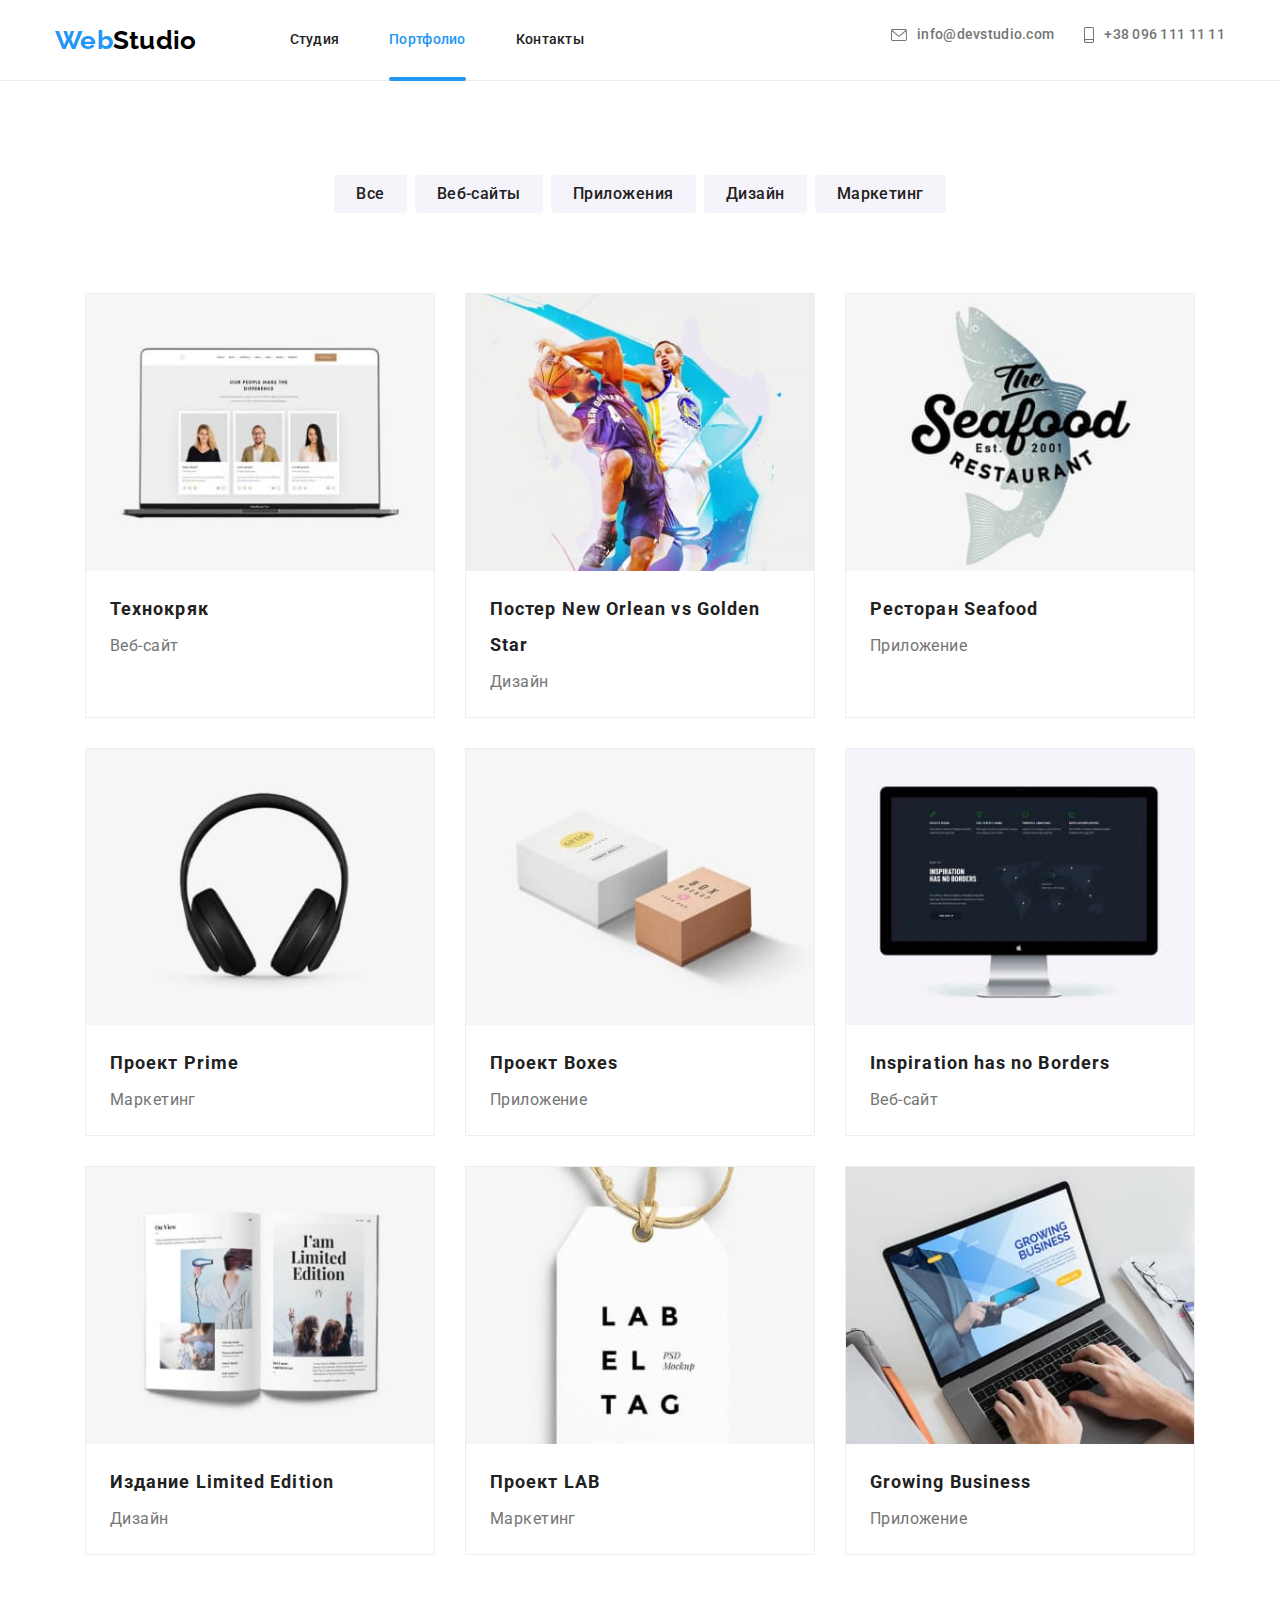
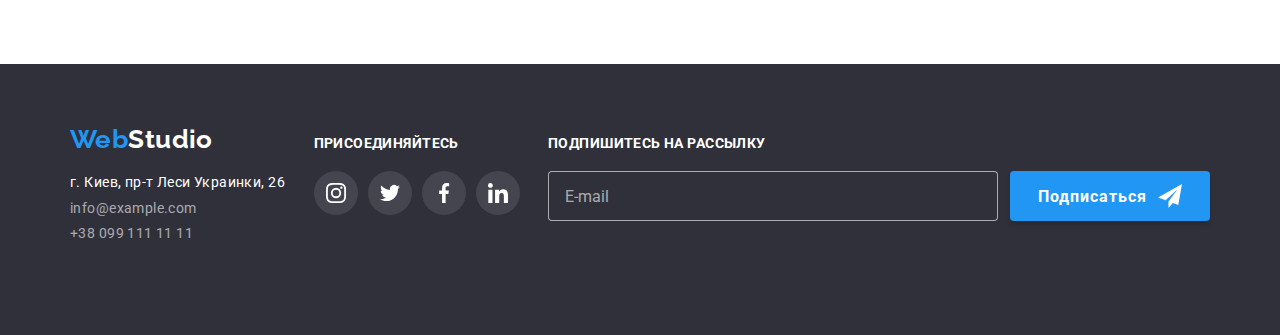
==== commit 7118fc5e: "Gotovo))" ====
--- a/portfolio.html
+++ b/portfolio.html
@@ -12,7 +12,7 @@
 <body>
 <!--Header-->
 <header class="header">
-    <div class="container">
+    <div class="container container__header ">
         
         <nav class="nav">      
             <a href="./index.html" class="nav-studio"><span class="nav-web">Web</span>Studio</a>          
@@ -26,7 +26,7 @@
         </nav>    
         <ul class="contact list">
             <li class="contact-item">
-                <a href="mailto:info@devstudio.com" class="contact-link">                
+                <a href="mailto:info@devstudio.com" class="contact-link mail">                
                     <svg class="contact-mail">
                         <use href="./images/symbol-defs.svg#icon-envelope"></use>
                     </svg>
@@ -39,14 +39,55 @@
                     </svg> 
                     +38 096 111 11 11</a></li>
         </ul>
-        <button type="button" class="header__menu is-open" aria-expanded="false" >
+        <button type="button" class="header__menu" aria-expanded="false" aria-controls="menu-container" data-menu-button>
             <svg class="header__menu-icon" width="40px" height="40px" aria-label="Переключатель мобильного меню">
+                <use class="icon-close" href="./images/symbol-defs.svg#icon-close"></use>
                 <use class="icon-menu" href="./images/symbol-defs.svg#icon-menu"></use>
-                <use class="icon-close" href="./images/symbol-defs.svg#icon-close"></use>
+                
             </svg>
+            
         </button>
+        <div class="menu-container" id="menu-container" data-menu>
+            <nav class="menu-container__nav">                            
+                <ul class="menu-container__site list">                       
+                      <li class="menu-container__nav-item actions"><a href="./index.html" class="menu-link current">Студия</a></li>                     
+                      <li class="menu-container__nav-item"><a href="./portfolio.html" class="menu-link">Портфолио</a></li>                
+                      <li class="menu-container__nav-item"><a href="" class="menu-link">Контакты</a></li>                        
+                </ul>
+            </nav>  
+            <ul class="menu-container__contact list">
+                <li class="menu-container__contact-link"><a href="tel:+380961111111" class="menu-tel">+38 096 111 11 11</a></li>
+                <li class="menu-container__contact-link"><a href="mailto:info@devstudio.com" class="menu-mail">info@devstudio.com</a></li>                    
+            </ul>
+            <ul class="menu-container__social list">
+                <li class="menu-container__social-link">
+                    <a href="" class="menu-container__social-text">Instagram</a>
+                    
+                </li>
+                <li class="menu-container__social-link"><span class="menu-container__social-line"></span></li>
+                <li class="menu-container__social-link">
+                    <a href="" class="menu-container__social-text">Twitter</a>
+                    
+                </li>
+                <li class="menu-container__social-link"><span class="menu-container__social-line"></span></li>
+                <li class="menu-container__social-link">
+                    <a href="" class="menu-container__social-text">Facebook</a>
+                    
+                </li>
+                <li class="menu-container__social-link"><span class="menu-container__social-line"></span></li>
+                <li class="menu-container__social-link">
+                    <a href="" class="menu-container__social-text">LinkedIn</a>
+                    
+                </li>
+            </ul>
+            
+
+
+
+        </div>
+
     </div>
-</header>
+</header> 
 
 <!--Main-->
     <main>
@@ -216,7 +257,7 @@
 
     <footer class="footer">
         <div class="container__footer">
-            <div class="footer-list list">            
+                        
                 <div class="footer-link">                                    
                     <a href="./index.html" class="footer-link__studio"><span class="footer-link__web">Web</span>Studio</a>               
                     <div  class="contact-footer list">    
@@ -278,7 +319,8 @@
                         <!--</div>-->                        
                     </form>
                 </div>            
-            </div>
+            
         </div>    
     </footer> 
+    <script src="./js/menu.js"></script>   
 </body>
--- a/css/main.min.css
+++ b/css/main.min.css
@@ -1,2 +1,2 @@
-.modal,.activity-text-action{top:50%;left:50%;-webkit-transform:translate(-50%, -50%);transform:translate(-50%, -50%)}.agreement-label::after,.form-block .form-name,.form-block .form-tel,.form-block .form-mail{top:50%;-webkit-transform:translateY(-50%);transform:translateY(-50%)}.command-social{display:-webkit-box;display:-ms-flexbox;display:flex;-webkit-box-pack:center;-ms-flex-pack:center;justify-content:center;margin-bottom:30px}.command-social>.command-social__item:not(:last-child){margin-right:10px}.command-social__item{width:44px;height:44px}.command-social__link{display:-webkit-inline-box;display:-ms-inline-flexbox;display:inline-flex;-webkit-box-pack:center;-ms-flex-pack:center;justify-content:center;-webkit-box-align:center;-ms-flex-align:center;align-items:center;width:100%;height:100%;border-radius:50%;fill:#afb1b8;color:currentColor;-webkit-transition:fill 250ms cubic-bezier(0.4, 0, 0.2, 1);transition:fill 250ms cubic-bezier(0.4, 0, 0.2, 1);-webkit-transition:background-color 250ms cubic-bezier(0.4, 0, 0.2, 1);transition:background-color 250ms cubic-bezier(0.4, 0, 0.2, 1)}.command-social__link:hover,.command-social__link:focus{fill:#fff;background-color:#2196f3}.command-social__icon{width:20px;height:20px}.footer{width:100%;padding:60px 15px;background-color:#2f303a}@media screen and (min-width: 1200px){.footer{padding:60px 0px}}.footer-text{color:#fff;font-size:14px;line-height:1.14;margin-bottom:20px}.footer-social>.footer-social__item:not(:last-child){margin-right:10px}.link-social{margin-bottom:60px;margin-left:auto;margin-right:auto}.footer-link{margin-bottom:60px}@media screen and (min-width: 768px){.footer-link{margin-left:auto;margin-right:auto}}@media screen and (min-width: 1200px){.footer-link{margin:0}}.footer-link__studio{margin-bottom:20px;font-family:Raleway;font-weight:700;font-size:26px;line-height:1.19;color:#fff}.footer-link__web{color:#2196f3}.footer-link__address{font-style:normal;line-height:1.17;color:#fff;margin-bottom:8px}@media screen and (min-width: 1200px){.footer-link__address{margin-bottom:9px}}.footer-link__mail,.footer-link__tel{line-height:1.17;color:rgba(255,255,255,0.6);-webkit-transition:color 250ms cubic-bezier(0.4, 0, 0.2, 1);transition:color 250ms cubic-bezier(0.4, 0, 0.2, 1)}.footer-link__mail{margin-bottom:8px}@media screen and (min-width: 1200px){.footer-link__mail{margin-bottom:9px}}.footer-link__mail:hover,.footer-link__mail:focus{color:#2196f3}.footer-link__tel:hover,.footer-link__tel:focus{color:#2196f3}.footer-social{display:-webkit-inline-box;display:-ms-inline-flexbox;display:inline-flex;-webkit-box-pack:center;-ms-flex-pack:center;justify-content:center;-webkit-box-align:center;-ms-flex-align:center;align-items:center}.footer-social__link{display:-webkit-inline-box;display:-ms-inline-flexbox;display:inline-flex;-webkit-box-pack:center;-ms-flex-pack:center;justify-content:center;-webkit-box-align:center;-ms-flex-align:center;align-items:center;width:100%;height:100%;background-color:#44454e;border-radius:50%;color:#fff;fill:currentColor;-webkit-transition:background-color 250ms cubic-bezier(0.4, 0, 0.2, 1);transition:background-color 250ms cubic-bezier(0.4, 0, 0.2, 1)}.footer-social__link:hover,.footer-social__link:focus{background-color:#2196f3}.footer-social__icon{width:20px;height:20px}.footer-social__item{width:44px;height:44px}@media screen and (min-width: 768px) and (max-width: 1199px){.footer-form{-webkit-box-pack:center;-ms-flex-pack:center;justify-content:center;margin-left:auto;margin-right:auto}}@media screen and (min-width: 768px){.form{display:-webkit-box;display:-ms-flexbox;display:flex;-ms-flex-wrap:wrap;flex-wrap:wrap;-webkit-box-align:baseline;-ms-flex-align:baseline;align-items:baseline;-webkit-box-pack:justify;-ms-flex-pack:justify;justify-content:space-between;margin-right:auto}}@media screen and (min-width: 1200px){.form{margin-right:auto;margin-left:auto;display:-webkit-box;display:-ms-flexbox;display:flex;-webkit-box-align:end;-ms-flex-align:end;align-items:flex-end}}.form input{width:450px;height:50px;margin-bottom:20px;padding-left:16px;border:1px solid rgba(255,255,255,0.6);border-radius:4px;background:#2f303a}@media screen and (min-width: 1200px){.form input{margin-right:12px;margin-bottom:0}}.form input::-webkit-input-placeholder{font-size:16px;line-height:1.25;color:rgba(255,255,255,0.6)}.form input:-ms-input-placeholder{font-size:16px;line-height:1.25;color:rgba(255,255,255,0.6)}.form input::-ms-input-placeholder{font-size:16px;line-height:1.25;color:rgba(255,255,255,0.6)}.form input::placeholder{font-size:16px;line-height:1.25;color:rgba(255,255,255,0.6)}.form-text__mail{font-size:14px;font-weight:bold;line-height:1.14;color:#fff;margin-bottom:20px}.form-button__mail{display:-webkit-box;display:-ms-flexbox;display:flex;-webkit-box-align:center;-ms-flex-align:center;align-items:center;-webkit-box-pack:justify;-ms-flex-pack:justify;justify-content:space-between;margin-left:auto;margin-right:auto;padding:0 28px;width:200px;height:50px;padding:0 28px;background:#2196f3;-webkit-box-shadow:0px 4px 4px rgba(0,0,0,0.15);box-shadow:0px 4px 4px rgba(0,0,0,0.15);border-radius:4px;border:none;cursor:pointer}.form .form-text{font-weight:bold;font-size:16px;line-height:1.87;letter-spacing:0.06em;color:#fff}.form-footer__input{font-size:16px;line-height:1.25;color:rgba(255,255,255,0.6)}.header{position:relative;width:100%;min-height:60px;background-color:#fff;font-weight:500;line-height:1.14;letter-spacing:0.02em;border-bottom:1px solid #ececec}.header .container{display:-webkit-box;display:-ms-flexbox;display:flex;-webkit-box-align:center;-ms-flex-align:center;align-items:center;-webkit-box-sizing:content-box;box-sizing:content-box}.header__menu{display:block;background-color:transparent;border:none;cursor:pointer;color:#212121;fill:currentColor;padding:0;margin-left:auto}@media screen and (min-width: 768px){.header__menu{display:none}}.header__menu .icon-close{display:none}.header__menu.is-open .icon-close{display:block}.header__menu.is-open .icon-menu{display:none}@media screen and (min-width: 768px){.nav{display:-webkit-box;display:-ms-flexbox;display:flex;-webkit-box-align:center;-ms-flex-align:center;align-items:center;margin-right:auto}}@media screen and (min-width: 1200px){.nav{display:-webkit-box;display:-ms-flexbox;display:flex;-webkit-box-align:center;-ms-flex-align:center;align-items:center;margin-right:auto}}.nav .nav-studio{font-family:"Raleway",sans-serif;font-weight:700;font-size:26px;line-height:1.19;color:#000;padding-top:16px;padding-bottom:16px;margin-left:0}@media screen and (min-width: 768px){.nav .nav-studio{margin-right:80px}}@media screen and (min-width: 1200px){.nav .nav-studio{margin-right:93px}}.nav .nav-web{color:#2196f3}.nav .nav-site{display:none}@media screen and (min-width: 768px){.nav .nav-site{display:-webkit-box;display:-ms-flexbox;display:flex}}@media screen and (min-width: 1200px){.nav .nav-site{display:-webkit-box;display:-ms-flexbox;display:flex}}.nav .nav-site>.nav-item:not(:last-child){margin-right:50px}.nav .nav-link{padding-top:32px;padding-bottom:32px;color:#212121;-webkit-transition:color 250ms cubic-bezier(0.4, 0, 0.2, 1);transition:color 250ms cubic-bezier(0.4, 0, 0.2, 1)}.nav .nav-site .nav-link:hover,.nav .nav-site .nav-link:focus{color:#2196f3}.nav .nav-site .nav-link.current{color:#2196f3}.nav .nav-item{position:relative}.nav .actions::before{position:absolute;display:inline-block;content:"";width:100%;height:4px;bottom:-1px;background-color:#2196f3;border-radius:2px}.contact{display:none}@media screen and (min-width: 768px){.contact{display:block}}@media screen and (min-width: 1200px){.contact{display:-webkit-box;display:-ms-flexbox;display:flex}.contact-item:not(:last-child){margin-right:30px;-webkit-box-align:center;-ms-flex-align:center;align-items:center}}.contact-item{color:#757575}.contact-link{display:-webkit-box;display:-ms-flexbox;display:flex;-webkit-box-align:center;-ms-flex-align:center;align-items:center;padding-top:0;padding-bottom:0;color:#757575;fill:currentColor;-webkit-transition:color 250ms cubic-bezier(0.4, 0, 0.2, 1);transition:color 250ms cubic-bezier(0.4, 0, 0.2, 1)}.contact .mail{margin-bottom:10px}.contact-link:focus,.contact-link:hover{color:#2196f3}.contact-link>.color-icon{color:#afb1b8}.contact-mail{width:16px;height:12px;margin-right:10px}.contact-tel{width:10px;height:16px;margin-right:10px}.hero{padding:0;background-color:#c4c4c4}.hero-block{width:696px;margin-left:auto;margin-right:auto}.hero-theme{text-align:center;margin-bottom:30px;font-weight:900;font-size:44px;line-height:1.36;letter-spacing:0.06em;color:#fff}.hero-button{border-radius:4px;display:block;border:none;cursor:pointer;margin-left:auto;margin-right:auto;padding-top:10px;padding-bottom:10px;padding-right:32px;padding-left:32px;background-color:#2196f3;font-family:inherit;font-size:16px;line-height:1.88;letter-spacing:0.06em;color:#fff}.agreement{position:relative;display:-webkit-box;display:-ms-flexbox;display:flex;-webkit-box-pack:justify;-ms-flex-pack:justify;justify-content:space-between;-webkit-box-align:center;-ms-flex-align:center;align-items:center;margin-left:12px;margin-right:11px;margin-bottom:30px}.agreement-label{font-size:14px;line-height:1.71;color:#757575;margin-left:24px}.agreement-link{font-size:14px;line-height:1.71;color:#2196f3;text-decoration-skip-ink:none;text-decoration:underline}.agreement-label::after{display:inline-block;content:" ";position:absolute;left:0;width:16px;height:15px;border:2px solid #212121;border-radius:2px;-webkit-transition:background-color 250ms cubic-bezier(0.4, 0, 0.2, 1);transition:background-color 250ms cubic-bezier(0.4, 0, 0.2, 1);-webkit-transition:border 250ms cubic-bezier(0.4, 0, 0.2, 1);transition:border 250ms cubic-bezier(0.4, 0, 0.2, 1);-webkit-transition:background-image 250ms cubic-bezier(0.4, 0, 0.2, 1);transition:background-image 250ms cubic-bezier(0.4, 0, 0.2, 1);-webkit-transition:background-size 250ms cubic-bezier(0.4, 0, 0.2, 1);transition:background-size 250ms cubic-bezier(0.4, 0, 0.2, 1);-webkit-transition:background-origin 250ms cubic-bezier(0.4, 0, 0.2, 1);transition:background-origin 250ms cubic-bezier(0.4, 0, 0.2, 1)}.agreement-input:checked+.agreement-label::after{background-image:url("../images/icon-check.svg");background-color:#2196f3;border:0px;background-size:contain;background-origin:border-box}.agreement-input:focus+.agreement-label::after{border:2px solid #2196f3;border-radius:2px}.backdrop{position:fixed;top:0;left:0;z-index:3;width:100%;height:100%;background-color:rgba(0,0,0,0.2);-webkit-transition:-webkit-transform 250ms cubic-bezier(0.4, 0, 0.2, 1);transition:-webkit-transform 250ms cubic-bezier(0.4, 0, 0.2, 1);transition:transform 250ms cubic-bezier(0.4, 0, 0.2, 1);transition:transform 250ms cubic-bezier(0.4, 0, 0.2, 1), -webkit-transform 250ms cubic-bezier(0.4, 0, 0.2, 1)}.backdrop.is-hidden{opacity:0;pointer-events:none}.form-block{display:-webkit-box;display:-ms-flexbox;display:flex;-webkit-box-orient:vertical;-webkit-box-direction:normal;-ms-flex-direction:column;flex-direction:column;margin-bottom:10px}.form-block input{outline:none;height:40px;width:100%;border:1px solid rgba(33,33,33,0.2);border-radius:4px}.form-block__lable{font-size:12px;line-height:1.17;letter-spacing:0.01em;margin-bottom:4px;color:#757575}.form-block .form-block__input:focus{border:1px solid #2196f3}.form-block .form-name{position:absolute;width:12px;height:12px;left:15px;-webkit-transition:color 250ms cubic-bezier(0.4, 0, 0.2, 1);transition:color 250ms cubic-bezier(0.4, 0, 0.2, 1);margin:0}.form-block__input{position:relative;fill:currentColor;color:#212121}.form-block .form-input{padding-left:40px;-webkit-transition:border 250ms cubic-bezier(0.4, 0, 0.2, 1);transition:border 250ms cubic-bezier(0.4, 0, 0.2, 1)}.form-block .form-tel{position:absolute;width:13px;height:13px;left:15px;-webkit-transition:color 250ms cubic-bezier(0.4, 0, 0.2, 1);transition:color 250ms cubic-bezier(0.4, 0, 0.2, 1)}.form-block .form-mail{position:absolute;width:15px;height:12px;left:15px;-webkit-transition:color 250ms cubic-bezier(0.4, 0, 0.2, 1);transition:color 250ms cubic-bezier(0.4, 0, 0.2, 1)}.form-block .form-input:focus ~ .form-name,.form-block .form-input:focus ~ .form-tel,.form-block .form-input:focus ~ .form-mail{color:#2196f3}.button-form{display:-webkit-box;display:-ms-flexbox;display:flex;-webkit-box-pack:center;-ms-flex-pack:center;justify-content:center}.button-form__send{width:200px;height:50px;background:#188ce8;-webkit-box-shadow:0px 4px 4px rgba(0,0,0,0.15);box-shadow:0px 4px 4px rgba(0,0,0,0.15);border-radius:4px;border:none;cursor:pointer;font-weight:bold;font-size:16px;line-height:1.87;letter-spacing:0.06em;color:#fff}.comment{display:-webkit-box;display:-ms-flexbox;display:flex;-webkit-box-orient:vertical;-webkit-box-direction:normal;-ms-flex-direction:column;flex-direction:column}.comment-lable{font-size:12px;line-height:1.17;letter-spacing:0.01em;margin-bottom:4px;color:#757575}.comment-textarea::-webkit-input-placeholder{font-size:14px;line-height:1.14;letter-spacing:0.01em;color:rgba(117,117,117,0.5)}.comment-textarea:-ms-input-placeholder{font-size:14px;line-height:1.14;letter-spacing:0.01em;color:rgba(117,117,117,0.5)}.comment-textarea::-ms-input-placeholder{font-size:14px;line-height:1.14;letter-spacing:0.01em;color:rgba(117,117,117,0.5)}.comment-textarea::placeholder{font-size:14px;line-height:1.14;letter-spacing:0.01em;color:rgba(117,117,117,0.5)}.comment-textarea{resize:none;width:100%;height:120px;outline:none;border:1px solid rgba(33,33,33,0.2);border-radius:4px;padding-top:12px;padding-bottom:12px;padding-left:16px;padding-right:16px;margin-bottom:20px}.modal{position:absolute;padding:40px;min-width:528px;min-height:581px;background:#ffffff;-webkit-box-shadow:0px 1px 3px rgba(0,0,0,0.12),0px 1px 1px rgba(0,0,0,0.14),0px 2px 1px rgba(0,0,0,0.2);box-shadow:0px 1px 3px rgba(0,0,0,0.12),0px 1px 1px rgba(0,0,0,0.14),0px 2px 1px rgba(0,0,0,0.2);border-radius:4px;-webkit-transition:-webkit-transform 250ms cubic-bezier(0.4, 0, 0.2, 1);transition:-webkit-transform 250ms cubic-bezier(0.4, 0, 0.2, 1);transition:transform 250ms cubic-bezier(0.4, 0, 0.2, 1);transition:transform 250ms cubic-bezier(0.4, 0, 0.2, 1), -webkit-transform 250ms cubic-bezier(0.4, 0, 0.2, 1)}.modal-button{position:absolute;top:0;right:0;top:8px;right:8px;padding:6px;width:30px;height:30px;background-color:#fff;border:1px solid rgba(0,0,0,0.1);border-radius:50%;outline:transparent;-webkit-transition:color 250ms cubic-bezier(0.4, 0, 0.2, 1);transition:color 250ms cubic-bezier(0.4, 0, 0.2, 1)}.modal .modal-button:focus{color:#2196f3}.modal-form__text{margin-bottom:12px;font-weight:bold;font-size:20px;line-height:1.15;color:#212121}.activity{display:-webkit-box;display:-ms-flexbox;display:flex;-ms-flex-wrap:wrap;flex-wrap:wrap}.activity-types .activity-works__link:hover,.activity-types .activity-works__link:focus{-webkit-box-shadow:0px 1px 1px rgba(0,0,0,0.12),0px 4px 4px rgba(0,0,0,0.06),1px 4px 6px rgba(0,0,0,0.16);box-shadow:0px 1px 1px rgba(0,0,0,0.12),0px 4px 4px rgba(0,0,0,0.06),1px 4px 6px rgba(0,0,0,0.16)}@media screen and (max-width: 767px){.activity>.activity-types:not(:last-child){margin-bottom:30px}}@media screen and (min-width: 768px){.activity-types{display:-webkit-box;display:-ms-flexbox;display:flex;-ms-flex-wrap:wrap;flex-wrap:wrap;margin:-15px}}@media screen and (min-width: 768px){.activity-types{-ms-flex-preferred-size:calc((100% - 2 * 30px) / 2);flex-basis:calc((100% - 2 * 30px) / 2);margin:15px}}@media screen and (min-width: 1200px){.activity-types{-ms-flex-preferred-size:calc((100% - 6 * 15px) / 3);flex-basis:calc((100% - 6 * 15px) / 3);margin:15px}}.activity-types{width:100%;border:1px solid #eee}.activity-works__link{-webkit-transition:-webkit-box-shadow 250ms cubic-bezier(0.4, 0, 0.2, 1);transition:-webkit-box-shadow 250ms cubic-bezier(0.4, 0, 0.2, 1);transition:box-shadow 250ms cubic-bezier(0.4, 0, 0.2, 1);transition:box-shadow 250ms cubic-bezier(0.4, 0, 0.2, 1), -webkit-box-shadow 250ms cubic-bezier(0.4, 0, 0.2, 1)}.activity-block__work{padding-top:20px;padding-bottom:20px}.activity-img{display:block;width:100%}.activity-example{font-weight:700;font-size:18px;line-height:2;letter-spacing:0.06em;color:#212121;padding-right:24px;padding-left:24px;margin-bottom:4px}.activity-directions{font-size:16px;line-height:1.875;color:#757575;padding-right:24px;padding-left:24px}.activity-produkt{position:relative;overflow:hidden}.activity-text-action{position:absolute;width:322px;height:168px;font-size:18px;line-height:1.56;color:#ffffff}@media screen and (min-width: 768px) and (max-width: 1199px){.activity-text-action{padding-left:24px;padding-right:24px}}.activity-produkt__actions{display:-webkit-box;display:-ms-flexbox;display:flex;position:absolute;width:100%;height:100%;top:0;left:0;-webkit-transform:translateY(101%);transform:translateY(101%);-webkit-transition:250ms ease;transition:250ms ease;-webkit-transition-timing-function:cubic-bezier(0.4, 0, 0.2, 1);transition-timing-function:cubic-bezier(0.4, 0, 0.2, 1);background-color:rgba(33,150,243,0.9)}.activity-works__link:hover .activity-produkt__actions,.activity-works__link:focus .activity-produkt__actions{-webkit-transform:translatey(0);transform:translatey(0)}.filter{padding-top:94px;padding-bottom:94px}.filter-work>.filter-link:not(:last-child){margin-right:8px;margin-bottom:15px}.filter-work{display:-webkit-box;display:-ms-flexbox;display:flex;-ms-flex-wrap:wrap;flex-wrap:wrap;margin-bottom:50px;-webkit-box-pack:start;-ms-flex-pack:start;justify-content:flex-start}@media screen and (min-width: 768px){.filter-work{display:-webkit-box;display:-ms-flexbox;display:flex;margin-bottom:50px;-webkit-box-pack:center;-ms-flex-pack:center;justify-content:center}}@media screen and (min-width: 1200px){.filter-work{display:-webkit-box;display:-ms-flexbox;display:flex;margin-bottom:50px;-webkit-box-pack:center;-ms-flex-pack:center;justify-content:center}}.filter-button{padding-top:6px;padding-right:22px;padding-bottom:6px;padding-left:22px;border:none;cursor:pointer;border-radius:4px;background-color:#f5f4fa;font-family:inherit;font-weight:500;font-size:16px;line-height:1.63;letter-spacing:0.03em;color:#212121;-webkit-transition:color 250ms cubic-bezier(0.4, 0, 0.2, 1);transition:color 250ms cubic-bezier(0.4, 0, 0.2, 1);-webkit-transition:background-color 250ms cubic-bezier(0.4, 0, 0.2, 1);transition:background-color 250ms cubic-bezier(0.4, 0, 0.2, 1);-webkit-transition:-webkit-box-shadow 250ms cubic-bezier(0.4, 0, 0.2, 1);transition:-webkit-box-shadow 250ms cubic-bezier(0.4, 0, 0.2, 1);transition:box-shadow 250ms cubic-bezier(0.4, 0, 0.2, 1);transition:box-shadow 250ms cubic-bezier(0.4, 0, 0.2, 1), -webkit-box-shadow 250ms cubic-bezier(0.4, 0, 0.2, 1)}.filter-work .filter-button:hover,.filter-work .filter-button:focus{background-color:#2196f3;color:#fff;-webkit-box-shadow:0px 3px 1px rgba(0,0,0,0.1),0px 1px 2px rgba(0,0,0,0.08),0px 2px 2px rgba(0,0,0,0.12);box-shadow:0px 3px 1px rgba(0,0,0,0.1),0px 1px 2px rgba(0,0,0,0.08),0px 2px 2px rgba(0,0,0,0.12)}.section-advantages{padding-top:94px}@media screen and (max-width: 767px){.section-advantages__list>.section-advantages__link:not(:last-child){margin-bottom:30px}}@media screen and (min-width: 768px){.section-advantages__list{display:-webkit-box;display:-ms-flexbox;display:flex;-ms-flex-wrap:wrap;flex-wrap:wrap;margin:-15px}}@media screen and (min-width: 768px){.section-advantages__link{-ms-flex-preferred-size:calc((100% - 2 * 30px) / 2);flex-basis:calc((100% - 2 * 30px) / 2);margin:15px}}@media screen and (min-width: 1200px){.section-advantages__link{-ms-flex-preferred-size:calc((100% - 8 * 15px) / 4);flex-basis:calc((100% - 8 * 15px) / 4);margin:15px}}.section-advantages__bg{display:-webkit-box;display:-ms-flexbox;display:flex;height:120px;-webkit-box-pack:center;-ms-flex-pack:center;justify-content:center;-webkit-box-align:center;-ms-flex-align:center;align-items:center;margin-bottom:30px;border-radius:4px;background-color:#f5f4fa}.section-advantages__icon{width:70px;height:70px}.section-advantages__name{margin-bottom:10px;font-weight:700;line-height:1.14;color:#212121}.section-advantages__description{line-height:1.71;color:#757575}.section-client__list{display:-webkit-box;display:-ms-flexbox;display:flex;-ms-flex-wrap:wrap;flex-wrap:wrap;margin:-15px}.section-client__link{display:-webkit-box;display:-ms-flexbox;display:flex;-webkit-box-pack:center;-ms-flex-pack:center;justify-content:center;-webkit-box-align:center;-ms-flex-align:center;align-items:center;width:100%;height:100%;border:1px solid #afb1b8;border-radius:4px;color:#afb1b8;fill:currentColor;-webkit-transition:color 250ms cubic-bezier(0.4, 0, 0.2, 1);transition:color 250ms cubic-bezier(0.4, 0, 0.2, 1);-webkit-transition:border 250ms cubic-bezier(0.4, 0, 0.2, 1);transition:border 250ms cubic-bezier(0.4, 0, 0.2, 1);-webkit-transition:fill 250ms cubic-bezier(0.4, 0, 0.2, 1);transition:fill 250ms cubic-bezier(0.4, 0, 0.2, 1)}.section-client__item{-ms-flex-preferred-size:calc((100% - 2 * 30px) / 2);flex-basis:calc((100% - 2 * 30px) / 2);margin:15px;height:90px}@media screen and (min-width: 768px){.section-client__item{-ms-flex-preferred-size:calc((100% - 6 * 15px) / 3);flex-basis:calc((100% - 6 * 15px) / 3);margin:15px}}@media screen and (min-width: 1200px){.section-client__item{-ms-flex-preferred-size:calc((100% - 12 * 15px) / 6);flex-basis:calc((100% - 12 * 15px) / 6);margin:15px}}.section-client__yaco{width:44px;height:49px}.section-client__tagline{width:40px;height:52px}.section-client__company{width:41px;height:43px}.section-client__foster{width:80px;height:42px}.section-client__brand{width:59px;height:47px}.section-client__tag{width:88px;height:45px}.section-client__link:hover,.section-client__link:focus{border:1px solid #2196f3;color:#2196f3}.section-command{background-color:#f5f4fa}.section-command__block{background-color:#fff;-webkit-box-shadow:0px 1px 3px rgba(0,0,0,0.12),0px 1px 1px rgba(0,0,0,0.14),0px 2px 1px rgba(0,0,0,0.2);box-shadow:0px 1px 3px rgba(0,0,0,0.12),0px 1px 1px rgba(0,0,0,0.14),0px 2px 1px rgba(0,0,0,0.2)}@media screen and (max-width: 767px){.section-command__title>.section-command__block:not(:last-child){margin-bottom:30px}}@media screen and (min-width: 768px){.section-command__title{display:-webkit-box;display:-ms-flexbox;display:flex;-ms-flex-wrap:wrap;flex-wrap:wrap;margin:-15px}}@media screen and (min-width: 768px){.section-command__block{-ms-flex-preferred-size:calc((100% - 2 * 30px) / 2);flex-basis:calc((100% - 2 * 30px) / 2);margin:15px}}@media screen and (min-width: 1200px){.section-command__block{-ms-flex-preferred-size:calc((100% - 8 * 15px) / 4);flex-basis:calc((100% - 8 * 15px) / 4);margin:15px}}.section-command__img{display:block;width:100%}.section-command__employee{padding-top:30px;padding-bottom:30px}.section-command__name{margin-bottom:10px;text-align:center;font-weight:500;font-size:16px;line-height:1.19;color:#212121}.section-command__specialty{text-align:center;font-weight:400;font-size:16px;line-height:1.19;color:#757575}.section-work{display:none}@media screen and (min-width: 1200px){.section-work{display:-webkit-box;display:-ms-flexbox;display:flex}.section-work__list{display:-webkit-box;display:-ms-flexbox;display:flex}.section-work__img{display:block;width:100%}.section-work__list>.section-work__lable:not(:last-child){margin-right:30px}.section-work__lable{position:relative;width:370px}.section-work__name{position:absolute;top:50%;left:50%;-webkit-transform:translate(-50%, -50%);transform:translate(-50%, -50%);color:#fff;line-height:1.14;font-weight:bold;white-space:nowrap}.section-work__fon{content:"";position:absolute;width:100%;height:70px;bottom:0;left:0;background-color:rgba(47,48,58,0.8)}}body{font-family:"Roboto",sans-serif;font-weight:400;font-size:14px;letter-spacing:0.03em}.section{width:100%}.container{margin-left:auto;margin-right:auto;padding-right:15px;padding-left:15px}@media screen and (min-width: 768px){.container{width:738px}}@media screen and (min-width: 1200px){.container{width:1170px}}.container__header{margin-left:auto;margin-right:auto}@media screen and (min-width: 768px){.container__header{width:738px}}@media screen and (min-width: 1200px){.container__header{width:1170px}}.container__footer{margin-left:auto;margin-right:auto;text-align:center}@media screen and (min-width: 768px){.container__footer{display:-webkit-box;display:-ms-flexbox;display:flex;-ms-flex-wrap:wrap;flex-wrap:wrap;-webkit-box-align:baseline;-ms-flex-align:baseline;align-items:baseline}}@media screen and (min-width: 1200px){.container__footer{text-align:start;display:-webkit-box;display:-ms-flexbox;display:flex;-webkit-box-align:baseline;-ms-flex-align:baseline;align-items:baseline;-webkit-box-pack:justify;-ms-flex-pack:justify;justify-content:space-between;width:1200px}}.list{list-style:none}a{display:block;text-decoration:none}ul{margin-top:0;margin-bottom:0;padding-left:0}h1,h2,h3,p{margin-top:0;margin-bottom:0}.overlay{display:-webkit-box;display:-ms-flexbox;display:flex;-webkit-box-align:center;-ms-flex-align:center;align-items:center;-webkit-box-pack:center;-ms-flex-pack:center;justify-content:center;max-width:450px;height:600px;margin-left:auto;margin-right:auto;background-repeat:no-repeat;background-position:center;background-size:cover;background-image:-webkit-gradient(linear, left top, right top, from(rgba(47,48,58,0.4)), to(rgba(47,48,58,0.4))),url("../images/hero.jpg");background-image:linear-gradient(to right, rgba(47,48,58,0.4), rgba(47,48,58,0.4)),url("../images/hero.jpg")}@media screen and (min-width: 768px){.overlay{max-width:768px}}@media screen and (min-width: 1200px){.overlay{max-width:1200px}}.section-work,.section-command,.section-client{padding-top:60px;padding-bottom:60px}@media screen and (min-width: 1200px){.section-work,.section-command,.section-client{padding-top:94px;padding-bottom:94px}}.section-work__text,.section-command__text,.section-client__text{margin-bottom:50px;text-align:center;font-weight:700;font-size:36px;line-height:1.67;color:#212121}.visually-heeden{position:absolute;clip:rect(0 0 0 0);width:1px;height:1px;margin:-1px}.agreement-input{position:absolute;clip:rect(0 0 0 0);width:1px;height:1px;margin:-1px;border:0;padding:0;overflow:hidden}
+.modal,.activity-text-action{top:50%;left:50%;-webkit-transform:translate(-50%, -50%);transform:translate(-50%, -50%)}.agreement-label::after,.form-block .form-name,.form-block .form-tel,.form-block .form-mail{top:50%;-webkit-transform:translateY(-50%);transform:translateY(-50%)}.command-social{display:-webkit-box;display:-ms-flexbox;display:flex;-webkit-box-pack:center;-ms-flex-pack:center;justify-content:center;margin-bottom:30px}.command-social>.command-social__item:not(:last-child){margin-right:10px}.command-social__item{width:44px;height:44px}.command-social__link{display:-webkit-inline-box;display:-ms-inline-flexbox;display:inline-flex;-webkit-box-pack:center;-ms-flex-pack:center;justify-content:center;-webkit-box-align:center;-ms-flex-align:center;align-items:center;width:100%;height:100%;border-radius:50%;fill:#afb1b8;color:currentColor;-webkit-transition:fill 250ms cubic-bezier(0.4, 0, 0.2, 1);transition:fill 250ms cubic-bezier(0.4, 0, 0.2, 1);-webkit-transition:background-color 250ms cubic-bezier(0.4, 0, 0.2, 1);transition:background-color 250ms cubic-bezier(0.4, 0, 0.2, 1)}.command-social__link:hover,.command-social__link:focus{fill:#fff;background-color:#2196f3}.command-social__icon{width:20px;height:20px}@media screen and (min-width: 768px) and (max-width: 1199px){.footer-form{-webkit-box-pack:center;-ms-flex-pack:center;justify-content:center;margin-left:auto;margin-right:auto}}@media screen and (min-width: 1200px){.form{margin-right:auto;margin-left:auto;display:-webkit-box;display:-ms-flexbox;display:flex;-webkit-box-align:end;-ms-flex-align:end;align-items:flex-end}}.form input{width:100%;height:50px;margin-bottom:20px;padding-left:16px;border:1px solid rgba(255,255,255,0.6);border-radius:4px;background:#2f303a}@media screen and (min-width: 1200px){.form input{margin-right:12px;margin-bottom:0;width:450px}}@media screen and (min-width: 768px){.form input{width:450px}}.form input::-webkit-input-placeholder{font-size:16px;line-height:1.25;color:rgba(255,255,255,0.6)}.form input:-ms-input-placeholder{font-size:16px;line-height:1.25;color:rgba(255,255,255,0.6)}.form input::-ms-input-placeholder{font-size:16px;line-height:1.25;color:rgba(255,255,255,0.6)}.form input::placeholder{font-size:16px;line-height:1.25;color:rgba(255,255,255,0.6)}.form-text__mail{font-size:14px;font-weight:bold;line-height:1.14;color:#fff;margin-bottom:20px}.form-button__mail{display:-webkit-box;display:-ms-flexbox;display:flex;-webkit-box-align:center;-ms-flex-align:center;align-items:center;-webkit-box-pack:justify;-ms-flex-pack:justify;justify-content:space-between;margin-left:auto;margin-right:auto;padding:0 28px;width:200px;height:50px;padding:0 28px;background:#2196f3;-webkit-box-shadow:0px 4px 4px rgba(0,0,0,0.15);box-shadow:0px 4px 4px rgba(0,0,0,0.15);border-radius:4px;border:none;cursor:pointer}.form .form-text{font-weight:bold;font-size:16px;line-height:1.87;letter-spacing:0.06em;color:#fff}.form-footer__input{font-size:16px;line-height:1.25;color:rgba(255,255,255,0.6)}.footer-link{margin-bottom:60px}@media screen and (min-width: 768px){.footer-link{margin-left:auto;margin-right:auto}}@media screen and (min-width: 1200px){.footer-link{margin:0}}.footer-link__studio{margin-bottom:20px;font-family:Raleway;font-weight:700;font-size:26px;line-height:1.19;color:#fff}.footer-link__web{color:#2196f3}.footer-link__address{font-style:normal;line-height:1.17;color:#fff;margin-bottom:8px}@media screen and (min-width: 1200px){.footer-link__address{margin-bottom:9px}}.footer-link__mail,.footer-link__tel{line-height:1.17;color:rgba(255,255,255,0.6);-webkit-transition:color 250ms cubic-bezier(0.4, 0, 0.2, 1);transition:color 250ms cubic-bezier(0.4, 0, 0.2, 1)}.footer-link__mail{margin-bottom:8px}@media screen and (min-width: 1200px){.footer-link__mail{margin-bottom:9px}}.footer-link__mail:hover,.footer-link__mail:focus{color:#2196f3}.footer-link__tel:hover,.footer-link__tel:focus{color:#2196f3}.footer-social{display:-webkit-inline-box;display:-ms-inline-flexbox;display:inline-flex;-webkit-box-pack:center;-ms-flex-pack:center;justify-content:center;-webkit-box-align:center;-ms-flex-align:center;align-items:center}.footer-social__link{display:-webkit-inline-box;display:-ms-inline-flexbox;display:inline-flex;-webkit-box-pack:center;-ms-flex-pack:center;justify-content:center;-webkit-box-align:center;-ms-flex-align:center;align-items:center;width:100%;height:100%;background-color:#44454e;border-radius:50%;color:#fff;fill:currentColor;-webkit-transition:background-color 250ms cubic-bezier(0.4, 0, 0.2, 1);transition:background-color 250ms cubic-bezier(0.4, 0, 0.2, 1)}.footer-social__link:hover,.footer-social__link:focus{background-color:#2196f3}.footer-social__icon{width:20px;height:20px}.footer-social__item{width:44px;height:44px}.footer{width:100%;padding:60px 15px;background-color:#2f303a}@media screen and (min-width: 1200px){.footer{padding:60px 0px}}.footer-text{color:#fff;font-size:14px;line-height:1.14;margin-bottom:20px}.footer-social>.footer-social__item:not(:last-child){margin-right:10px}.link-social{margin-bottom:60px;margin-left:auto;margin-right:auto}.header{position:relative;width:100%;min-height:60px;background-color:#fff;font-weight:500;line-height:1.14;letter-spacing:0.02em;border-bottom:1px solid #ececec}.header .container{display:-webkit-box;display:-ms-flexbox;display:flex;-webkit-box-align:center;-ms-flex-align:center;align-items:center;-webkit-box-sizing:content-box;box-sizing:content-box}.header__menu{z-index:10;display:block;background-color:transparent;border:none;cursor:pointer;color:#212121;fill:currentColor;padding:0;margin-left:auto}@media screen and (min-width: 768px){.header__menu{display:none}}.header__menu:hover,.header__menu:focus{color:#2196f3}.header__menu .icon-close{display:none}.header__menu.is-open .icon-close{display:block}.header__menu.is-open .icon-menu{display:none}.header .menu-container{display:none;position:fixed;top:0;left:0;width:100vw;height:100vh;padding:48px 40px;background-color:#fff;-webkit-box-shadow:0px 4px 8px rgba(0,0,0,0.04),0px 2px 4px rgba(0,0,0,0.08),0px 1px 3px rgba(0,0,0,0.16);box-shadow:0px 4px 8px rgba(0,0,0,0.04),0px 2px 4px rgba(0,0,0,0.08),0px 1px 3px rgba(0,0,0,0.16);z-index:3}.header .menu-container.is-open{display:block}.menu-container__site{display:-webkit-box;display:-ms-flexbox;display:flex;-webkit-box-orient:vertical;-webkit-box-direction:normal;-ms-flex-direction:column;flex-direction:column;margin-bottom:302px}.menu-container__site>.menu-container__nav-item:not(:last-child){margin-bottom:32px}.menu-container .menu-link{font-weight:500;font-size:40px;line-height:1.18;letter-spacing:0.02em;color:#212121}.menu-container__site .menu-link:hover,.menu-container__site .menu-link:focus{color:#2196f3}.menu-container__contact{margin-bottom:64px}.menu-container .menu-tel{font-weight:500;font-size:34px;line-height:1.18;letter-spacing:0.02em;color:#2196f3;margin-bottom:32px}.menu-container .menu-mail{font-weight:500;font-size:24px;line-height:1.17;letter-spacing:0.02em;color:#757575}.menu-container__social{display:-webkit-box;display:-ms-flexbox;display:flex;-webkit-box-align:baseline;-ms-flex-align:baseline;align-items:baseline}.menu-container__social-text{font-weight:500;font-size:18px;line-height:1.22;letter-spacing:0.02em;color:#2196f3}.menu-container__social-line{border-left:1px solid rgba(33,33,33,0.2);height:22px}.menu-container__social-link:not(:last-child){margin-right:10px}@media screen and (min-width: 768px){.nav{display:-webkit-box;display:-ms-flexbox;display:flex;-webkit-box-align:center;-ms-flex-align:center;align-items:center;margin-right:auto}}@media screen and (min-width: 1200px){.nav{display:-webkit-box;display:-ms-flexbox;display:flex;-webkit-box-align:center;-ms-flex-align:center;align-items:center;margin-right:auto}}.nav .nav-studio{font-family:"Raleway",sans-serif;font-weight:700;font-size:26px;line-height:1.19;color:#000;padding-top:16px;padding-bottom:16px;margin-left:0}@media screen and (min-width: 768px){.nav .nav-studio{margin-right:80px}}@media screen and (min-width: 1200px){.nav .nav-studio{margin-right:93px}}.nav .nav-web{color:#2196f3}.nav .nav-site{display:none}@media screen and (min-width: 768px){.nav .nav-site{display:-webkit-box;display:-ms-flexbox;display:flex}}@media screen and (min-width: 1200px){.nav .nav-site{display:-webkit-box;display:-ms-flexbox;display:flex}}.nav .nav-site>.nav-item:not(:last-child){margin-right:50px}.nav .nav-link{padding-top:32px;padding-bottom:32px;color:#212121;-webkit-transition:color 250ms cubic-bezier(0.4, 0, 0.2, 1);transition:color 250ms cubic-bezier(0.4, 0, 0.2, 1)}.nav .nav-site .nav-link:hover,.nav .nav-site .nav-link:focus{color:#2196f3}.nav .nav-site .nav-link.current{color:#2196f3}.nav .nav-item{position:relative}.nav .actions::before{position:absolute;display:inline-block;content:"";width:100%;height:4px;bottom:-1px;background-color:#2196f3;border-radius:2px}.contact{display:none}@media screen and (min-width: 768px){.contact{display:block}}@media screen and (min-width: 1200px){.contact{display:-webkit-box;display:-ms-flexbox;display:flex}.contact-item:not(:last-child){margin-right:30px}}.contact-item{color:#757575}.contact-link{display:-webkit-box;display:-ms-flexbox;display:flex;-webkit-box-align:center;-ms-flex-align:center;align-items:center;padding-top:0;padding-bottom:0;color:#757575;fill:currentColor;-webkit-transition:color 250ms cubic-bezier(0.4, 0, 0.2, 1);transition:color 250ms cubic-bezier(0.4, 0, 0.2, 1)}.contact .mail{margin-bottom:10px}.contact-link:focus,.contact-link:hover{color:#2196f3}.contact-link>.color-icon{color:#afb1b8}.contact-mail{width:16px;height:12px;margin-right:10px}.contact-tel{width:10px;height:16px;margin-right:10px}.hero{padding:0;background-color:#c4c4c4}.hero-block{width:360px;margin-left:auto;margin-right:auto}@media screen and (min-width: 1200px){.hero-block{width:696px}}.hero-theme{text-align:center;margin-bottom:30px;font-weight:900;font-size:26px;line-height:1.61;letter-spacing:0.06em;color:#fff}@media screen and (min-width: 1200px){.hero-theme{font-size:44px;line-height:1.36}}.hero-button{border-radius:4px;display:block;border:none;cursor:pointer;margin-left:auto;margin-right:auto;padding-top:10px;padding-bottom:10px;padding-right:32px;padding-left:32px;background-color:#2196f3;font-family:inherit;font-size:16px;line-height:1.88;letter-spacing:0.06em;color:#fff}.agreement{position:relative;display:-webkit-box;display:-ms-flexbox;display:flex;-webkit-box-pack:justify;-ms-flex-pack:justify;justify-content:space-between;-webkit-box-align:center;-ms-flex-align:center;align-items:center;margin-bottom:30px}@media screen and (min-width: 1200px){.agreement{margin-left:12px;margin-right:11px}}.agreement-label{font-size:12px;line-height:1.17;color:#757575;margin-left:24px}@media screen and (min-width: 1200px){.agreement-label{font-size:14px;line-height:1.71}}.agreement-link{font-size:12px;line-height:1.17;color:#2196f3;text-decoration-skip-ink:none;text-decoration:underline}@media screen and (min-width: 1200px){.agreement-link{font-size:14px;line-height:1.71}}.agreement-label::after{display:inline-block;content:" ";position:absolute;left:0;width:16px;height:15px;border:2px solid #212121;border-radius:2px;-webkit-transition:background-color 250ms cubic-bezier(0.4, 0, 0.2, 1);transition:background-color 250ms cubic-bezier(0.4, 0, 0.2, 1);-webkit-transition:border 250ms cubic-bezier(0.4, 0, 0.2, 1);transition:border 250ms cubic-bezier(0.4, 0, 0.2, 1);-webkit-transition:background-image 250ms cubic-bezier(0.4, 0, 0.2, 1);transition:background-image 250ms cubic-bezier(0.4, 0, 0.2, 1);-webkit-transition:background-size 250ms cubic-bezier(0.4, 0, 0.2, 1);transition:background-size 250ms cubic-bezier(0.4, 0, 0.2, 1);-webkit-transition:background-origin 250ms cubic-bezier(0.4, 0, 0.2, 1);transition:background-origin 250ms cubic-bezier(0.4, 0, 0.2, 1)}.agreement-input:checked+.agreement-label::after{background-image:url("../images/icon-check.svg");background-color:#2196f3;border:0px;background-size:contain;background-origin:border-box}.agreement-input:focus+.agreement-label::after{border:2px solid #2196f3;border-radius:2px}.backdrop{position:fixed;top:0;left:0;z-index:3;width:100%;height:100%;background-color:rgba(0,0,0,0.2);-webkit-transition:-webkit-transform 250ms cubic-bezier(0.4, 0, 0.2, 1);transition:-webkit-transform 250ms cubic-bezier(0.4, 0, 0.2, 1);transition:transform 250ms cubic-bezier(0.4, 0, 0.2, 1);transition:transform 250ms cubic-bezier(0.4, 0, 0.2, 1), -webkit-transform 250ms cubic-bezier(0.4, 0, 0.2, 1)}.backdrop.is-hidden{opacity:0;pointer-events:none}.form-block{display:-webkit-box;display:-ms-flexbox;display:flex;-webkit-box-orient:vertical;-webkit-box-direction:normal;-ms-flex-direction:column;flex-direction:column;margin-bottom:10px}.form-block input{outline:none;height:40px;width:100%;border:1px solid rgba(33,33,33,0.2);border-radius:4px}.form-block__lable{font-size:12px;line-height:1.17;letter-spacing:0.01em;margin-bottom:4px;color:#757575}.form-block .form-block__input:focus{border:1px solid #2196f3}.form-block .form-name{position:absolute;width:12px;height:12px;left:15px;-webkit-transition:color 250ms cubic-bezier(0.4, 0, 0.2, 1);transition:color 250ms cubic-bezier(0.4, 0, 0.2, 1);margin:0}.form-block__input{position:relative;fill:currentColor;color:#212121}.form-block .form-input{padding-left:40px;-webkit-transition:border 250ms cubic-bezier(0.4, 0, 0.2, 1);transition:border 250ms cubic-bezier(0.4, 0, 0.2, 1)}.form-block .form-tel{position:absolute;width:13px;height:13px;left:15px;-webkit-transition:color 250ms cubic-bezier(0.4, 0, 0.2, 1);transition:color 250ms cubic-bezier(0.4, 0, 0.2, 1)}.form-block .form-mail{position:absolute;width:15px;height:12px;left:15px;-webkit-transition:color 250ms cubic-bezier(0.4, 0, 0.2, 1);transition:color 250ms cubic-bezier(0.4, 0, 0.2, 1)}.form-block .form-input:focus ~ .form-name,.form-block .form-input:focus ~ .form-tel,.form-block .form-input:focus ~ .form-mail{color:#2196f3}.button-form{display:-webkit-box;display:-ms-flexbox;display:flex;-webkit-box-pack:center;-ms-flex-pack:center;justify-content:center}.button-form__send{width:200px;height:50px;background:#188ce8;-webkit-box-shadow:0px 4px 4px rgba(0,0,0,0.15);box-shadow:0px 4px 4px rgba(0,0,0,0.15);border-radius:4px;border:none;cursor:pointer;font-weight:bold;font-size:16px;line-height:1.87;letter-spacing:0.06em;color:#fff}.comment{display:-webkit-box;display:-ms-flexbox;display:flex;-webkit-box-orient:vertical;-webkit-box-direction:normal;-ms-flex-direction:column;flex-direction:column}.comment-lable{font-size:12px;line-height:1.17;letter-spacing:0.01em;margin-bottom:4px;color:#757575}.comment-textarea::-webkit-input-placeholder{font-size:14px;line-height:1.14;letter-spacing:0.01em;color:rgba(117,117,117,0.5)}.comment-textarea:-ms-input-placeholder{font-size:14px;line-height:1.14;letter-spacing:0.01em;color:rgba(117,117,117,0.5)}.comment-textarea::-ms-input-placeholder{font-size:14px;line-height:1.14;letter-spacing:0.01em;color:rgba(117,117,117,0.5)}.comment-textarea::placeholder{font-size:14px;line-height:1.14;letter-spacing:0.01em;color:rgba(117,117,117,0.5)}.comment-textarea{resize:none;width:100%;height:120px;outline:none;border:1px solid rgba(33,33,33,0.2);border-radius:4px;padding-top:12px;padding-bottom:12px;padding-left:16px;padding-right:16px;margin-bottom:20px}.modal{position:absolute;padding:40px;width:450px;height:609px;background:#ffffff;-webkit-box-shadow:0px 1px 3px rgba(0,0,0,0.12),0px 1px 1px rgba(0,0,0,0.14),0px 2px 1px rgba(0,0,0,0.2);box-shadow:0px 1px 3px rgba(0,0,0,0.12),0px 1px 1px rgba(0,0,0,0.14),0px 2px 1px rgba(0,0,0,0.2);border-radius:4px;-webkit-transition:-webkit-transform 250ms cubic-bezier(0.4, 0, 0.2, 1);transition:-webkit-transform 250ms cubic-bezier(0.4, 0, 0.2, 1);transition:transform 250ms cubic-bezier(0.4, 0, 0.2, 1);transition:transform 250ms cubic-bezier(0.4, 0, 0.2, 1), -webkit-transform 250ms cubic-bezier(0.4, 0, 0.2, 1)}@media screen and (min-width: 1200px){.modal{min-width:528px;min-height:581px}}.modal-button{position:absolute;top:0;right:0;top:8px;right:8px;padding:6px;width:30px;height:30px;background-color:#fff;border:1px solid rgba(0,0,0,0.1);border-radius:50%;outline:transparent;-webkit-transition:color 250ms cubic-bezier(0.4, 0, 0.2, 1);transition:color 250ms cubic-bezier(0.4, 0, 0.2, 1)}.modal .modal-button:focus{color:#2196f3}.modal-form__text{margin-bottom:12px;font-weight:bold;font-size:20px;line-height:1.5;color:#212121;text-align:center}@media screen and (min-width: 1200px){.modal-form__text{font-size:20px;line-height:1.15}}.activity{display:-webkit-box;display:-ms-flexbox;display:flex;-ms-flex-wrap:wrap;flex-wrap:wrap}.activity-types .activity-works__link:hover,.activity-types .activity-works__link:focus{-webkit-box-shadow:0px 1px 1px rgba(0,0,0,0.12),0px 4px 4px rgba(0,0,0,0.06),1px 4px 6px rgba(0,0,0,0.16);box-shadow:0px 1px 1px rgba(0,0,0,0.12),0px 4px 4px rgba(0,0,0,0.06),1px 4px 6px rgba(0,0,0,0.16)}@media screen and (max-width: 767px){.activity>.activity-types:not(:last-child){margin-bottom:30px}}@media screen and (min-width: 768px){.activity-types{display:-webkit-box;display:-ms-flexbox;display:flex;-ms-flex-wrap:wrap;flex-wrap:wrap;margin:-15px}}@media screen and (min-width: 768px){.activity-types{-ms-flex-preferred-size:calc((100% - 2 * 30px) / 2);flex-basis:calc((100% - 2 * 30px) / 2);margin:15px}}@media screen and (min-width: 1200px){.activity-types{-ms-flex-preferred-size:calc((100% - 6 * 15px) / 3);flex-basis:calc((100% - 6 * 15px) / 3);margin:15px}}.activity-types{width:100%;border:1px solid #eee}.activity-works__link{-webkit-transition:-webkit-box-shadow 250ms cubic-bezier(0.4, 0, 0.2, 1);transition:-webkit-box-shadow 250ms cubic-bezier(0.4, 0, 0.2, 1);transition:box-shadow 250ms cubic-bezier(0.4, 0, 0.2, 1);transition:box-shadow 250ms cubic-bezier(0.4, 0, 0.2, 1), -webkit-box-shadow 250ms cubic-bezier(0.4, 0, 0.2, 1)}.activity-block__work{padding-top:20px;padding-bottom:20px}.activity-img{display:block;width:100%}.activity-example{font-weight:700;font-size:18px;line-height:2;letter-spacing:0.06em;color:#212121;padding-right:24px;padding-left:24px;margin-bottom:4px}.activity-directions{font-size:16px;line-height:1.875;color:#757575;padding-right:24px;padding-left:24px}.activity-produkt{position:relative;overflow:hidden}.activity-text-action{position:absolute;width:322px;height:168px;font-size:18px;line-height:1.56;color:#ffffff}@media screen and (min-width: 768px) and (max-width: 1199px){.activity-text-action{padding-left:24px;padding-right:24px}}.activity-produkt__actions{display:-webkit-box;display:-ms-flexbox;display:flex;position:absolute;width:100%;height:100%;top:0;left:0;-webkit-transform:translateY(101%);transform:translateY(101%);-webkit-transition:250ms ease;transition:250ms ease;-webkit-transition-timing-function:cubic-bezier(0.4, 0, 0.2, 1);transition-timing-function:cubic-bezier(0.4, 0, 0.2, 1);background-color:rgba(33,150,243,0.9)}.activity-works__link:hover .activity-produkt__actions,.activity-works__link:focus .activity-produkt__actions{-webkit-transform:translatey(0);transform:translatey(0)}.filter{padding-top:94px;padding-bottom:94px}.filter-work>.filter-link:not(:last-child){margin-right:8px;margin-bottom:15px}.filter-work{display:-webkit-box;display:-ms-flexbox;display:flex;-ms-flex-wrap:wrap;flex-wrap:wrap;margin-bottom:50px;-webkit-box-pack:start;-ms-flex-pack:start;justify-content:flex-start}@media screen and (min-width: 768px){.filter-work{display:-webkit-box;display:-ms-flexbox;display:flex;margin-bottom:50px;-webkit-box-pack:center;-ms-flex-pack:center;justify-content:center}}@media screen and (min-width: 1200px){.filter-work{display:-webkit-box;display:-ms-flexbox;display:flex;margin-bottom:50px;-webkit-box-pack:center;-ms-flex-pack:center;justify-content:center}}.filter-button{padding-top:6px;padding-right:22px;padding-bottom:6px;padding-left:22px;border:none;cursor:pointer;border-radius:4px;background-color:#f5f4fa;font-family:inherit;font-weight:500;font-size:16px;line-height:1.63;letter-spacing:0.03em;color:#212121;-webkit-transition:color 250ms cubic-bezier(0.4, 0, 0.2, 1);transition:color 250ms cubic-bezier(0.4, 0, 0.2, 1);-webkit-transition:background-color 250ms cubic-bezier(0.4, 0, 0.2, 1);transition:background-color 250ms cubic-bezier(0.4, 0, 0.2, 1);-webkit-transition:-webkit-box-shadow 250ms cubic-bezier(0.4, 0, 0.2, 1);transition:-webkit-box-shadow 250ms cubic-bezier(0.4, 0, 0.2, 1);transition:box-shadow 250ms cubic-bezier(0.4, 0, 0.2, 1);transition:box-shadow 250ms cubic-bezier(0.4, 0, 0.2, 1), -webkit-box-shadow 250ms cubic-bezier(0.4, 0, 0.2, 1)}.filter-work .filter-button:hover,.filter-work .filter-button:focus{background-color:#2196f3;color:#fff;-webkit-box-shadow:0px 3px 1px rgba(0,0,0,0.1),0px 1px 2px rgba(0,0,0,0.08),0px 2px 2px rgba(0,0,0,0.12);box-shadow:0px 3px 1px rgba(0,0,0,0.1),0px 1px 2px rgba(0,0,0,0.08),0px 2px 2px rgba(0,0,0,0.12)}.section-advantages{padding-top:94px}@media screen and (max-width: 767px){.section-advantages__list>.section-advantages__link:not(:last-child){margin-bottom:30px}}@media screen and (min-width: 768px){.section-advantages__list{display:-webkit-box;display:-ms-flexbox;display:flex;-ms-flex-wrap:wrap;flex-wrap:wrap;margin:-15px}}@media screen and (min-width: 768px){.section-advantages__link{-ms-flex-preferred-size:calc((100% - 2 * 30px) / 2);flex-basis:calc((100% - 2 * 30px) / 2);margin:15px}}@media screen and (min-width: 1200px){.section-advantages__link{-ms-flex-preferred-size:calc((100% - 8 * 15px) / 4);flex-basis:calc((100% - 8 * 15px) / 4);margin:15px}}.section-advantages__bg{display:-webkit-box;display:-ms-flexbox;display:flex;height:120px;-webkit-box-pack:center;-ms-flex-pack:center;justify-content:center;-webkit-box-align:center;-ms-flex-align:center;align-items:center;margin-bottom:30px;border-radius:4px;background-color:#f5f4fa}.section-advantages__icon{width:70px;height:70px}.section-advantages__name{margin-bottom:10px;font-weight:700;line-height:1.14;color:#212121}.section-advantages__description{line-height:1.71;color:#757575}.section-client__list{display:-webkit-box;display:-ms-flexbox;display:flex;-ms-flex-wrap:wrap;flex-wrap:wrap;margin:-15px}.section-client__link{display:-webkit-box;display:-ms-flexbox;display:flex;-webkit-box-pack:center;-ms-flex-pack:center;justify-content:center;-webkit-box-align:center;-ms-flex-align:center;align-items:center;width:100%;height:100%;border:1px solid #afb1b8;border-radius:4px;color:#afb1b8;fill:currentColor;-webkit-transition:color 250ms cubic-bezier(0.4, 0, 0.2, 1);transition:color 250ms cubic-bezier(0.4, 0, 0.2, 1);-webkit-transition:border 250ms cubic-bezier(0.4, 0, 0.2, 1);transition:border 250ms cubic-bezier(0.4, 0, 0.2, 1);-webkit-transition:fill 250ms cubic-bezier(0.4, 0, 0.2, 1);transition:fill 250ms cubic-bezier(0.4, 0, 0.2, 1)}.section-client__item{-ms-flex-preferred-size:calc((100% - 2 * 30px) / 2);flex-basis:calc((100% - 2 * 30px) / 2);margin:15px;height:90px}@media screen and (min-width: 768px){.section-client__item{-ms-flex-preferred-size:calc((100% - 6 * 15px) / 3);flex-basis:calc((100% - 6 * 15px) / 3);margin:15px}}@media screen and (min-width: 1200px){.section-client__item{-ms-flex-preferred-size:calc((100% - 12 * 15px) / 6);flex-basis:calc((100% - 12 * 15px) / 6);margin:15px}}.section-client__yaco{width:44px;height:49px}.section-client__tagline{width:40px;height:52px}.section-client__company{width:41px;height:43px}.section-client__foster{width:80px;height:42px}.section-client__brand{width:59px;height:47px}.section-client__tag{width:88px;height:45px}.section-client__link:hover,.section-client__link:focus{border:1px solid #2196f3;color:#2196f3}.section-command{background-color:#f5f4fa}.section-command__block{background-color:#fff;-webkit-box-shadow:0px 1px 3px rgba(0,0,0,0.12),0px 1px 1px rgba(0,0,0,0.14),0px 2px 1px rgba(0,0,0,0.2);box-shadow:0px 1px 3px rgba(0,0,0,0.12),0px 1px 1px rgba(0,0,0,0.14),0px 2px 1px rgba(0,0,0,0.2)}@media screen and (max-width: 767px){.section-command__title>.section-command__block:not(:last-child){margin-bottom:30px}}@media screen and (min-width: 768px){.section-command__title{display:-webkit-box;display:-ms-flexbox;display:flex;-ms-flex-wrap:wrap;flex-wrap:wrap;margin:-15px}}@media screen and (min-width: 768px){.section-command__block{-ms-flex-preferred-size:calc((100% - 2 * 30px) / 2);flex-basis:calc((100% - 2 * 30px) / 2);margin:15px}}@media screen and (min-width: 1200px){.section-command__block{-ms-flex-preferred-size:calc((100% - 8 * 15px) / 4);flex-basis:calc((100% - 8 * 15px) / 4);margin:15px}}.section-command__img{display:block;width:100%}.section-command__employee{padding-top:30px;padding-bottom:30px}.section-command__name{margin-bottom:10px;text-align:center;font-weight:500;font-size:16px;line-height:1.19;color:#212121}.section-command__specialty{text-align:center;font-weight:400;font-size:16px;line-height:1.19;color:#757575}.section-work{display:none}@media screen and (min-width: 1200px){.section-work{display:-webkit-box;display:-ms-flexbox;display:flex}.section-work__list{display:-webkit-box;display:-ms-flexbox;display:flex}.section-work__img{display:block;width:100%}.section-work__list>.section-work__lable:not(:last-child){margin-right:30px}.section-work__lable{position:relative;width:370px}.section-work__name{position:absolute;top:50%;left:50%;-webkit-transform:translate(-50%, -50%);transform:translate(-50%, -50%);color:#fff;line-height:1.14;font-weight:bold;white-space:nowrap}.section-work__fon{content:"";position:absolute;width:100%;height:70px;bottom:0;left:0;background-color:rgba(47,48,58,0.8)}}body{font-family:"Roboto",sans-serif;font-weight:400;font-size:14px;letter-spacing:0.03em}.section{width:100%}.container{margin-left:auto;margin-right:auto;padding-right:15px;padding-left:15px}@media screen and (min-width: 768px){.container{width:738px}}@media screen and (min-width: 1200px){.container{width:1170px}}.container__header{margin-left:auto;margin-right:auto}@media screen and (min-width: 768px){.container__header{width:738px}}@media screen and (min-width: 1200px){.container__header{width:1170px}}.container__footer{margin-left:auto;margin-right:auto;text-align:center}@media screen and (min-width: 768px){.container__footer{display:-webkit-box;display:-ms-flexbox;display:flex;-ms-flex-wrap:wrap;flex-wrap:wrap;-webkit-box-align:baseline;-ms-flex-align:baseline;align-items:baseline}}@media screen and (min-width: 1200px){.container__footer{text-align:start;display:-webkit-box;display:-ms-flexbox;display:flex;-webkit-box-align:baseline;-ms-flex-align:baseline;align-items:baseline;-webkit-box-pack:justify;-ms-flex-pack:justify;justify-content:space-between;width:1170px;padding-left:15px;padding-right:15px}}.list{list-style:none}a{display:block;text-decoration:none}ul{margin-top:0;margin-bottom:0;padding-left:0}h1,h2,h3,p{margin-top:0;margin-bottom:0}.overlay{display:-webkit-box;display:-ms-flexbox;display:flex;-webkit-box-align:center;-ms-flex-align:center;align-items:center;-webkit-box-pack:center;-ms-flex-pack:center;justify-content:center;max-width:100%;height:400px;margin-left:auto;margin-right:auto;background-repeat:no-repeat;background-position:center;background-size:cover;background-image:-webkit-gradient(linear, left top, right top, from(rgba(47,48,58,0.4)), to(rgba(47,48,58,0.4))),url("../images/hero.jpg");background-image:linear-gradient(to right, rgba(47,48,58,0.4), rgba(47,48,58,0.4)),url("../images/hero.jpg")}@media screen and (min-width: 1200px){.overlay{height:600px;max-width:1600px}}.section-work,.section-command,.section-client{padding-top:60px;padding-bottom:60px}@media screen and (min-width: 1200px){.section-work,.section-command,.section-client{padding-top:94px;padding-bottom:94px}}.section-work__text,.section-command__text,.section-client__text{margin-bottom:50px;text-align:center;font-weight:700;font-size:36px;line-height:1.67;color:#212121}.visually-heeden{position:absolute;clip:rect(0 0 0 0);width:1px;height:1px;margin:-1px}.agreement-input{position:absolute;clip:rect(0 0 0 0);width:1px;height:1px;margin:-1px;border:0;padding:0;overflow:hidden}
 /*# sourceMappingURL=main.min.css.map */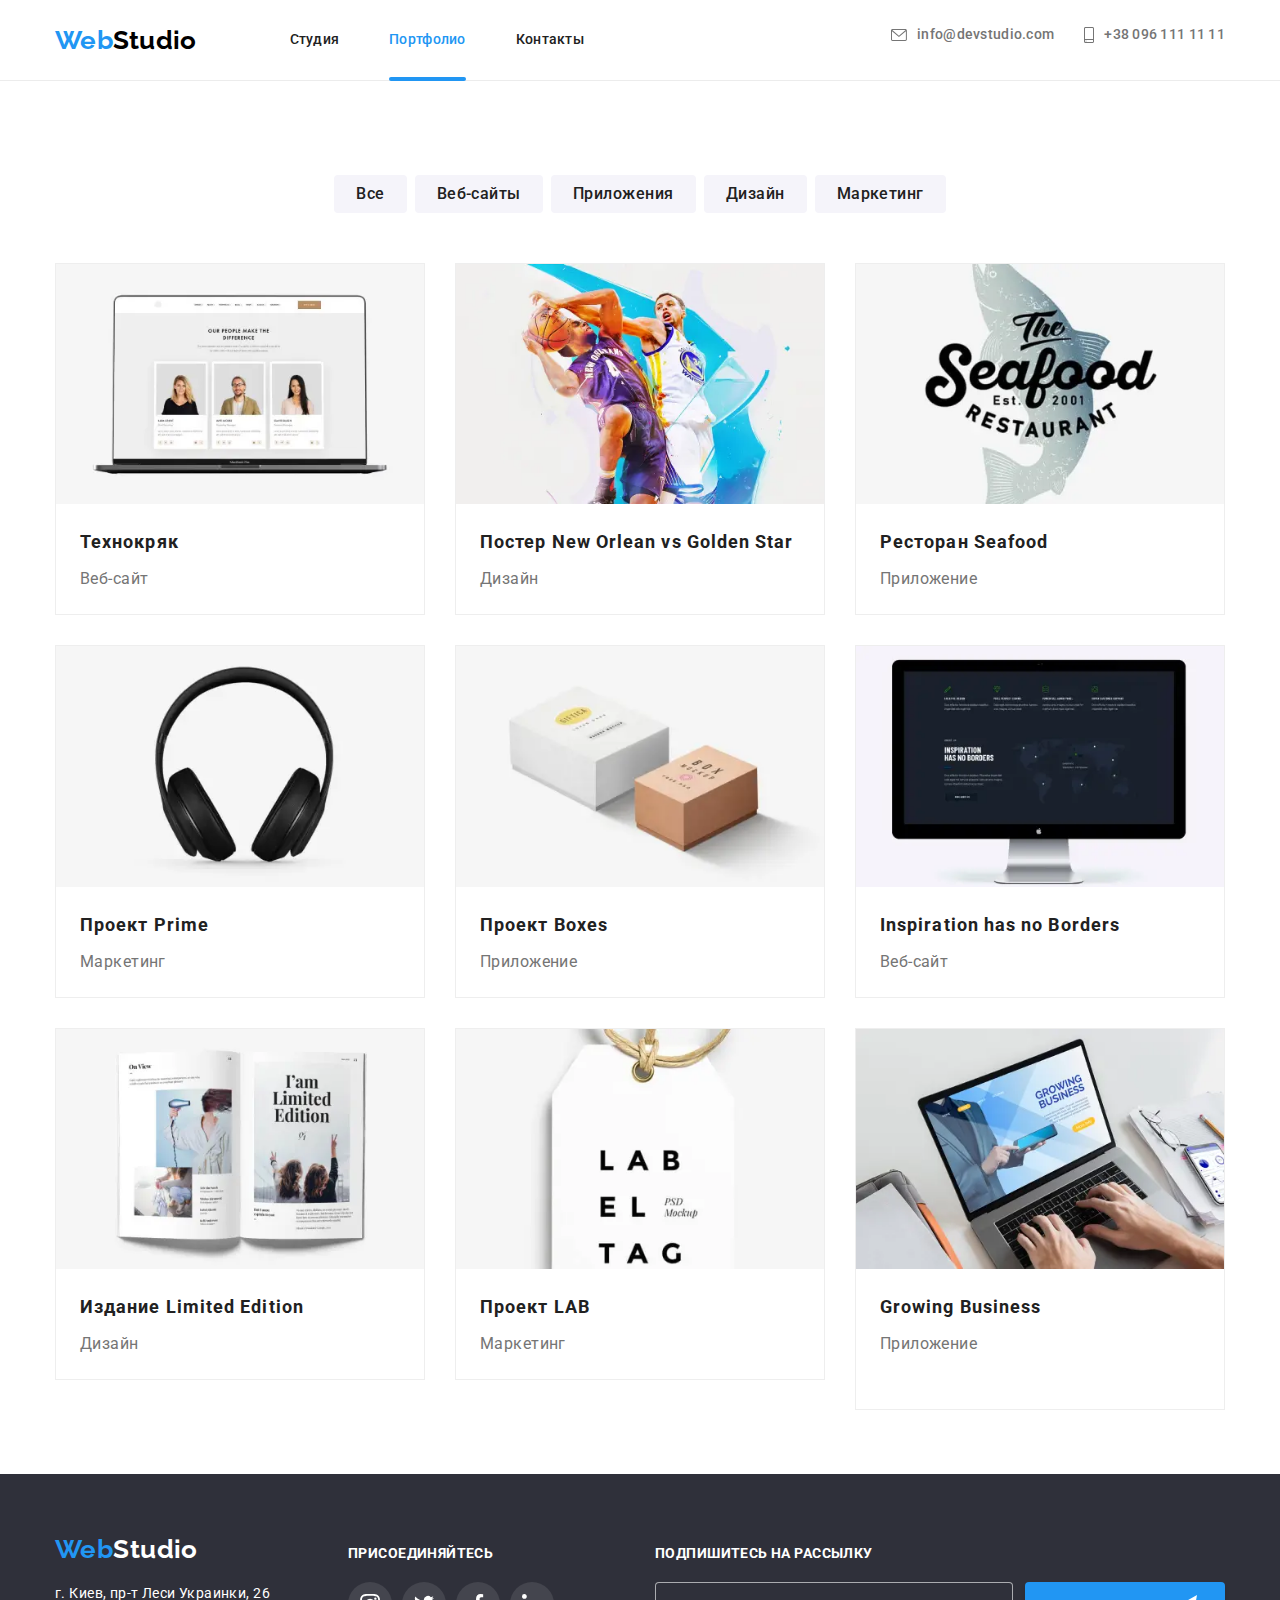
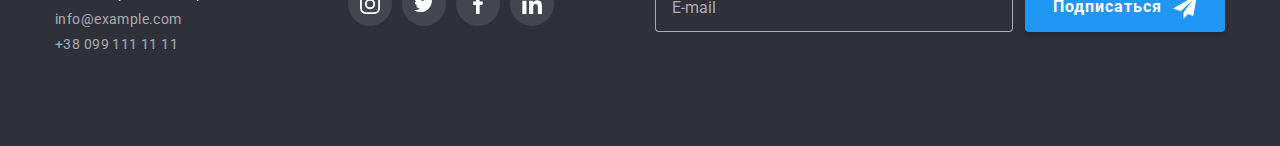
==== commit f1f0a881: "img" ====
--- a/portfolio.html
+++ b/portfolio.html
@@ -121,7 +121,20 @@
                             
                         <a href="#" class="activity-works__link">
                             <div class="activity-produkt">
-                                <img class="activity-img" src="./images/technokryak.jpg" alt="technokryak" >
+                                <!--<img class="activity-img" src="./images/technokryak.jpg" alt="technokryak" >-->
+                                <picture>
+                                    <source srcset="
+                                    ./images/activity/technokryak.webp 1x,
+                                    ./images/activity/technokryak@2x.webp 2x"
+                                    type="image/webp">
+        
+                                    <img class="activity-img" srcset= "
+                                    ./images/activity/technokryak.jpg 1x,
+                                    ./images/activity/technokryak@2x.jpg 2x"
+                                    src="./images/activity/technokryak.jpg" 
+                                    alt="technokryak" 
+                                    >
+                                </picture>
                                 <div class="activity-produkt__actions">
                                     <p class="activity-text-action">Технокряк это современная площадка распространения коронавируса. Компании используют эту платформу для цифрового шпионажа и атак на защищённые сервера конкурентов.</p>
                                 </div>                                                                
@@ -137,7 +150,20 @@
                         
                         <a href="#" class="activity-works__link">
                             <div class="activity-produkt">   
-                                <img class="activity-img" src="./images/poster.jpg" alt="poster">
+                                <!--<img class="activity-img" src="./images/poster.jpg" alt="poster">-->
+                                <picture>
+                                    <source srcset="
+                                    ./images/activity/poster.webp 1x,
+                                    ./images/activity/poster@2x.webp 2x"
+                                    type="image/webp">
+        
+                                    <img class="activity-img" srcset= "
+                                    ./images/activity/poster.jpg 1x,
+                                    ./images/activity/poster@2x.jpg 2x"
+                                    src="./images/activity/poster.jpg" 
+                                    alt="poster" 
+                                    >
+                                </picture>
                                 <div class="activity-produkt__actions">
                                     <p class="activity-text-action">Технокряк это современная площадка распространения коронавируса. Компании используют эту платформу для цифрового шпионажа и атак на защищённые сервера конкурентов.</p>
                                 </div> 
@@ -151,7 +177,20 @@
                     <li class="activity-types">
                         <a href="#" class="activity-works__link">
                             <div class="activity-produkt">                                
-                                <img  class="activity-img" src="./images/restaurant.jpg" alt="restaurant">
+                                <!--<img  class="activity-img" src="./images/restaurant.jpg" alt="restaurant">-->
+                                <picture>
+                                    <source srcset="
+                                    ./images/activity/restaurant.webp 1x,
+                                    ./images/activity/restaurant@2x.webp 2x"
+                                    type="image/webp">
+        
+                                    <img class="activity-img" srcset= "
+                                    ./images/activity/restaurant.jpg 1x,
+                                    ./images/activity/restaurant@2x.jpg 2x"
+                                    src="./images/activity/restaurant.jpg" 
+                                    alt="restaurant" 
+                                    >
+                                </picture>
                                 <div class="activity-produkt__actions">
                                     <p class="activity-text-action">Технокряк это современная площадка распространения коронавируса. Компании используют эту платформу для цифрового шпионажа и атак на защищённые сервера конкурентов.</p>
                                 </div>
@@ -165,7 +204,21 @@
                     <li class="activity-types">
                         <a href="#" class="activity-works__link">
                             <div class="activity-produkt">   
-                                <img class="activity-img" src="./images/prime-project.jpg" alt="prime-project">
+                                <!--<img class="activity-img" src="./images/prime-project.jpg" alt="prime-project">-->
+                                
+                                <picture>
+                                    <source srcset="
+                                    ./images/activity/prime-project.webp 1x,
+                                    ./images/activity/prime-project@2x.webp 2x"
+                                    type="image/webp">
+        
+                                    <img class="activity-img" srcset= "
+                                    ./images/activity/prime-project.jpg 1x,
+                                    ./images/activity/prime-project@2x.jpg 2x"
+                                    src="./images/activity/prime-project.jpg" 
+                                    alt="prime-project" 
+                                    >
+                                </picture>
                                 <div class="activity-produkt__actions">
                                     <p class="activity-text-action">Технокряк это современная площадка распространения коронавируса. Компании используют эту платформу для цифрового шпионажа и атак на защищённые сервера конкурентов.</p>
                                 </div>    
@@ -179,7 +232,20 @@
                     <li class="activity-types">
                         <a href="#" class="activity-works__link">
                             <div class="activity-produkt">     
-                                <img class="activity-img" src="./images/boxes-project.jpg" alt="boxes-project">
+                                <!--<img class="activity-img" src="./images/boxes-project.jpg" alt="boxes-project">-->
+                                <picture>
+                                    <source srcset="
+                                    ./images/activity/boxes-project.webp 1x,
+                                    ./images/activity/boxes-project@2x.webp 2x"
+                                    type="image/webp">
+        
+                                    <img class="activity-img" srcset= "
+                                    ./images/activity/boxes-project.jpg 1x,
+                                    ./images/activity/boxes-project@2x.jpg 2x"
+                                    src="./images/activity/boxes-project.jpg" 
+                                    alt="boxes-project" 
+                                    >
+                                </picture>
                                 <div class="activity-produkt__actions">
                                     <p class="activity-text-action">Технокряк это современная площадка распространения коронавируса. Компании используют эту платформу для цифрового шпионажа и атак на защищённые сервера конкурентов.</p>
                                 </div>
@@ -193,7 +259,20 @@
                     <li class="activity-types">
                         <a href="#" class="activity-works__link">
                             <div class="activity-produkt"> 
-                                <img class="activity-img" src="./images/inspiration.jpg" alt="inspiration">
+                                <!--<img class="activity-img" src="./images/inspiration.jpg" alt="inspiration">-->
+                                <picture>
+                                    <source srcset="
+                                    ./images/activity/inspiration.webp 1x,
+                                    ./images/activity/inspiration@2x.webp 2x"
+                                    type="image/webp">
+        
+                                    <img class="activity-img" srcset= "
+                                    ./images/activity/inspiration.jpg 1x,
+                                    ./images/activity/inspiration@2x.jpg 2x"
+                                    src="./images/activity/inspiration.jpg" 
+                                    alt="inspiration" 
+                                    >
+                                </picture>
                                 <div class="activity-produkt__actions">
                                     <p class="activity-text-action">Технокряк это современная площадка распространения коронавируса. Компании используют эту платформу для цифрового шпионажа и атак на защищённые сервера конкурентов.</p>
                                 </div>
@@ -207,7 +286,20 @@
                     <li class="activity-types">
                         <a href="#" class="activity-works__link">
                             <div class="activity-produkt"> 
-                                <img class="activity-img" src="./images/edition.jpg" alt="edition">
+                                <!--<img class="activity-img" src="./images/edition.jpg" alt="edition">-->
+                                <picture>
+                                    <source srcset="
+                                    ./images/activity/edition.webp 1x,
+                                    ./images/activity/edition@2x.webp 2x"
+                                    type="image/webp">
+        
+                                    <img class="activity-img" srcset= "
+                                    ./images/activity/edition.jpg 1x,
+                                    ./images/activity/edition@2x.jpg 2x"
+                                    src="./images/activity/edition.jpg" 
+                                    alt="edition" 
+                                    >
+                                </picture>
                                 <div class="activity-produkt__actions">
                                     <p class="activity-text-action">Технокряк это современная площадка распространения коронавируса. Компании используют эту платформу для цифрового шпионажа и атак на защищённые сервера конкурентов.</p>
                                 </div>
@@ -221,7 +313,20 @@
                     <li class="activity-types">
                         <a href="#" class="activity-works__link">
                             <div class="activity-produkt"> 
-                                <img class="activity-img" src="./images/lab-project.jpg" alt="lab-project">
+                                <!--<img class="activity-img" src="./images/lab-project.jpg" alt="lab-project">-->
+                                <picture>
+                                    <source srcset="
+                                    ./images/activity/lab-project.webp 1x,
+                                    ./images/activity/lab-project@2x.webp 2x"
+                                    type="image/webp">
+        
+                                    <img class="activity-img" srcset= "
+                                    ./images/activity/lab-project.jpg 1x,
+                                    ./images/activity/lab-project@2x.jpg 2x"
+                                    src="./images/activity/lab-project.jpg" 
+                                    alt="lab-project" 
+                                    >
+                                </picture>
                                 <div class="activity-produkt__actions">
                                     <p class="activity-text-action">Технокряк это современная площадка распространения коронавируса. Компании используют эту платформу для цифрового шпионажа и атак на защищённые сервера конкурентов.</p>
                                 </div>
@@ -235,7 +340,20 @@
                     <li class="activity-types">
                         <a href="#" class="activity-works__link">
                             <div class="activity-produkt"> 
-                                <img class="activity-img" src="./images/growing-business.jpg" alt="growing-business">
+                                <!--<img class="activity-img" src="./images/growing-business.jpg" alt="growing-business">-->
+                                <picture>
+                                    <source srcset="
+                                    ./images/activity/growing-business.webp 1x,
+                                    ./images/activity/growing-business@2x.webp 2x"
+                                    type="image/webp">
+        
+                                    <img class="activity-img" srcset= "
+                                    ./images/activity/growing-business.jpg 1x,
+                                    ./images/activity/growing-business@2x.jpg 2x"
+                                    src="./images/activity/growing-business.jpg" 
+                                    alt="growing-business" 
+                                    >
+                                </picture>
                                 <div class="activity-produkt__actions">
                                     <p class="activity-text-action">Технокряк это современная площадка распространения коронавируса. Компании используют эту платформу для цифрового шпионажа и атак на защищённые сервера конкурентов.</p>
                                 </div>
--- a/css/main.min.css
+++ b/css/main.min.css
@@ -1,2 +1,2 @@
-.modal,.activity-text-action{top:50%;left:50%;-webkit-transform:translate(-50%, -50%);transform:translate(-50%, -50%)}.agreement-label::after,.form-block .form-name,.form-block .form-tel,.form-block .form-mail{top:50%;-webkit-transform:translateY(-50%);transform:translateY(-50%)}.command-social{display:-webkit-box;display:-ms-flexbox;display:flex;-webkit-box-pack:center;-ms-flex-pack:center;justify-content:center;margin-bottom:30px}.command-social>.command-social__item:not(:last-child){margin-right:10px}.command-social__item{width:44px;height:44px}.command-social__link{display:-webkit-inline-box;display:-ms-inline-flexbox;display:inline-flex;-webkit-box-pack:center;-ms-flex-pack:center;justify-content:center;-webkit-box-align:center;-ms-flex-align:center;align-items:center;width:100%;height:100%;border-radius:50%;fill:#afb1b8;color:currentColor;-webkit-transition:fill 250ms cubic-bezier(0.4, 0, 0.2, 1);transition:fill 250ms cubic-bezier(0.4, 0, 0.2, 1);-webkit-transition:background-color 250ms cubic-bezier(0.4, 0, 0.2, 1);transition:background-color 250ms cubic-bezier(0.4, 0, 0.2, 1)}.command-social__link:hover,.command-social__link:focus{fill:#fff;background-color:#2196f3}.command-social__icon{width:20px;height:20px}@media screen and (min-width: 768px) and (max-width: 1199px){.footer-form{-webkit-box-pack:center;-ms-flex-pack:center;justify-content:center;margin-left:auto;margin-right:auto}}@media screen and (min-width: 1200px){.form{margin-right:auto;margin-left:auto;display:-webkit-box;display:-ms-flexbox;display:flex;-webkit-box-align:end;-ms-flex-align:end;align-items:flex-end}}.form input{width:100%;height:50px;margin-bottom:20px;padding-left:16px;border:1px solid rgba(255,255,255,0.6);border-radius:4px;background:#2f303a}@media screen and (min-width: 1200px){.form input{margin-right:12px;margin-bottom:0;width:450px}}@media screen and (min-width: 768px){.form input{width:450px}}.form input::-webkit-input-placeholder{font-size:16px;line-height:1.25;color:rgba(255,255,255,0.6)}.form input:-ms-input-placeholder{font-size:16px;line-height:1.25;color:rgba(255,255,255,0.6)}.form input::-ms-input-placeholder{font-size:16px;line-height:1.25;color:rgba(255,255,255,0.6)}.form input::placeholder{font-size:16px;line-height:1.25;color:rgba(255,255,255,0.6)}.form-text__mail{font-size:14px;font-weight:bold;line-height:1.14;color:#fff;margin-bottom:20px}.form-button__mail{display:-webkit-box;display:-ms-flexbox;display:flex;-webkit-box-align:center;-ms-flex-align:center;align-items:center;-webkit-box-pack:justify;-ms-flex-pack:justify;justify-content:space-between;margin-left:auto;margin-right:auto;padding:0 28px;width:200px;height:50px;padding:0 28px;background:#2196f3;-webkit-box-shadow:0px 4px 4px rgba(0,0,0,0.15);box-shadow:0px 4px 4px rgba(0,0,0,0.15);border-radius:4px;border:none;cursor:pointer}.form .form-text{font-weight:bold;font-size:16px;line-height:1.87;letter-spacing:0.06em;color:#fff}.form-footer__input{font-size:16px;line-height:1.25;color:rgba(255,255,255,0.6)}.footer-link{margin-bottom:60px}@media screen and (min-width: 768px){.footer-link{margin-left:auto;margin-right:auto}}@media screen and (min-width: 1200px){.footer-link{margin:0}}.footer-link__studio{margin-bottom:20px;font-family:Raleway;font-weight:700;font-size:26px;line-height:1.19;color:#fff}.footer-link__web{color:#2196f3}.footer-link__address{font-style:normal;line-height:1.17;color:#fff;margin-bottom:8px}@media screen and (min-width: 1200px){.footer-link__address{margin-bottom:9px}}.footer-link__mail,.footer-link__tel{line-height:1.17;color:rgba(255,255,255,0.6);-webkit-transition:color 250ms cubic-bezier(0.4, 0, 0.2, 1);transition:color 250ms cubic-bezier(0.4, 0, 0.2, 1)}.footer-link__mail{margin-bottom:8px}@media screen and (min-width: 1200px){.footer-link__mail{margin-bottom:9px}}.footer-link__mail:hover,.footer-link__mail:focus{color:#2196f3}.footer-link__tel:hover,.footer-link__tel:focus{color:#2196f3}.footer-social{display:-webkit-inline-box;display:-ms-inline-flexbox;display:inline-flex;-webkit-box-pack:center;-ms-flex-pack:center;justify-content:center;-webkit-box-align:center;-ms-flex-align:center;align-items:center}.footer-social__link{display:-webkit-inline-box;display:-ms-inline-flexbox;display:inline-flex;-webkit-box-pack:center;-ms-flex-pack:center;justify-content:center;-webkit-box-align:center;-ms-flex-align:center;align-items:center;width:100%;height:100%;background-color:#44454e;border-radius:50%;color:#fff;fill:currentColor;-webkit-transition:background-color 250ms cubic-bezier(0.4, 0, 0.2, 1);transition:background-color 250ms cubic-bezier(0.4, 0, 0.2, 1)}.footer-social__link:hover,.footer-social__link:focus{background-color:#2196f3}.footer-social__icon{width:20px;height:20px}.footer-social__item{width:44px;height:44px}.footer{width:100%;padding:60px 15px;background-color:#2f303a}@media screen and (min-width: 1200px){.footer{padding:60px 0px}}.footer-text{color:#fff;font-size:14px;line-height:1.14;margin-bottom:20px}.footer-social>.footer-social__item:not(:last-child){margin-right:10px}.link-social{margin-bottom:60px;margin-left:auto;margin-right:auto}.header{position:relative;width:100%;min-height:60px;background-color:#fff;font-weight:500;line-height:1.14;letter-spacing:0.02em;border-bottom:1px solid #ececec}.header .container{display:-webkit-box;display:-ms-flexbox;display:flex;-webkit-box-align:center;-ms-flex-align:center;align-items:center;-webkit-box-sizing:content-box;box-sizing:content-box}.header__menu{z-index:10;display:block;background-color:transparent;border:none;cursor:pointer;color:#212121;fill:currentColor;padding:0;margin-left:auto}@media screen and (min-width: 768px){.header__menu{display:none}}.header__menu:hover,.header__menu:focus{color:#2196f3}.header__menu .icon-close{display:none}.header__menu.is-open .icon-close{display:block}.header__menu.is-open .icon-menu{display:none}.header .menu-container{display:none;position:fixed;top:0;left:0;width:100vw;height:100vh;padding:48px 40px;background-color:#fff;-webkit-box-shadow:0px 4px 8px rgba(0,0,0,0.04),0px 2px 4px rgba(0,0,0,0.08),0px 1px 3px rgba(0,0,0,0.16);box-shadow:0px 4px 8px rgba(0,0,0,0.04),0px 2px 4px rgba(0,0,0,0.08),0px 1px 3px rgba(0,0,0,0.16);z-index:3}.header .menu-container.is-open{display:block}.menu-container__site{display:-webkit-box;display:-ms-flexbox;display:flex;-webkit-box-orient:vertical;-webkit-box-direction:normal;-ms-flex-direction:column;flex-direction:column;margin-bottom:302px}.menu-container__site>.menu-container__nav-item:not(:last-child){margin-bottom:32px}.menu-container .menu-link{font-weight:500;font-size:40px;line-height:1.18;letter-spacing:0.02em;color:#212121}.menu-container__site .menu-link:hover,.menu-container__site .menu-link:focus{color:#2196f3}.menu-container__contact{margin-bottom:64px}.menu-container .menu-tel{font-weight:500;font-size:34px;line-height:1.18;letter-spacing:0.02em;color:#2196f3;margin-bottom:32px}.menu-container .menu-mail{font-weight:500;font-size:24px;line-height:1.17;letter-spacing:0.02em;color:#757575}.menu-container__social{display:-webkit-box;display:-ms-flexbox;display:flex;-webkit-box-align:baseline;-ms-flex-align:baseline;align-items:baseline}.menu-container__social-text{font-weight:500;font-size:18px;line-height:1.22;letter-spacing:0.02em;color:#2196f3}.menu-container__social-line{border-left:1px solid rgba(33,33,33,0.2);height:22px}.menu-container__social-link:not(:last-child){margin-right:10px}@media screen and (min-width: 768px){.nav{display:-webkit-box;display:-ms-flexbox;display:flex;-webkit-box-align:center;-ms-flex-align:center;align-items:center;margin-right:auto}}@media screen and (min-width: 1200px){.nav{display:-webkit-box;display:-ms-flexbox;display:flex;-webkit-box-align:center;-ms-flex-align:center;align-items:center;margin-right:auto}}.nav .nav-studio{font-family:"Raleway",sans-serif;font-weight:700;font-size:26px;line-height:1.19;color:#000;padding-top:16px;padding-bottom:16px;margin-left:0}@media screen and (min-width: 768px){.nav .nav-studio{margin-right:80px}}@media screen and (min-width: 1200px){.nav .nav-studio{margin-right:93px}}.nav .nav-web{color:#2196f3}.nav .nav-site{display:none}@media screen and (min-width: 768px){.nav .nav-site{display:-webkit-box;display:-ms-flexbox;display:flex}}@media screen and (min-width: 1200px){.nav .nav-site{display:-webkit-box;display:-ms-flexbox;display:flex}}.nav .nav-site>.nav-item:not(:last-child){margin-right:50px}.nav .nav-link{padding-top:32px;padding-bottom:32px;color:#212121;-webkit-transition:color 250ms cubic-bezier(0.4, 0, 0.2, 1);transition:color 250ms cubic-bezier(0.4, 0, 0.2, 1)}.nav .nav-site .nav-link:hover,.nav .nav-site .nav-link:focus{color:#2196f3}.nav .nav-site .nav-link.current{color:#2196f3}.nav .nav-item{position:relative}.nav .actions::before{position:absolute;display:inline-block;content:"";width:100%;height:4px;bottom:-1px;background-color:#2196f3;border-radius:2px}.contact{display:none}@media screen and (min-width: 768px){.contact{display:block}}@media screen and (min-width: 1200px){.contact{display:-webkit-box;display:-ms-flexbox;display:flex}.contact-item:not(:last-child){margin-right:30px}}.contact-item{color:#757575}.contact-link{display:-webkit-box;display:-ms-flexbox;display:flex;-webkit-box-align:center;-ms-flex-align:center;align-items:center;padding-top:0;padding-bottom:0;color:#757575;fill:currentColor;-webkit-transition:color 250ms cubic-bezier(0.4, 0, 0.2, 1);transition:color 250ms cubic-bezier(0.4, 0, 0.2, 1)}.contact .mail{margin-bottom:10px}.contact-link:focus,.contact-link:hover{color:#2196f3}.contact-link>.color-icon{color:#afb1b8}.contact-mail{width:16px;height:12px;margin-right:10px}.contact-tel{width:10px;height:16px;margin-right:10px}.hero{padding:0;background-color:#c4c4c4}.hero-block{width:360px;margin-left:auto;margin-right:auto}@media screen and (min-width: 1200px){.hero-block{width:696px}}.hero-theme{text-align:center;margin-bottom:30px;font-weight:900;font-size:26px;line-height:1.61;letter-spacing:0.06em;color:#fff}@media screen and (min-width: 1200px){.hero-theme{font-size:44px;line-height:1.36}}.hero-button{border-radius:4px;display:block;border:none;cursor:pointer;margin-left:auto;margin-right:auto;padding-top:10px;padding-bottom:10px;padding-right:32px;padding-left:32px;background-color:#2196f3;font-family:inherit;font-size:16px;line-height:1.88;letter-spacing:0.06em;color:#fff}.agreement{position:relative;display:-webkit-box;display:-ms-flexbox;display:flex;-webkit-box-pack:justify;-ms-flex-pack:justify;justify-content:space-between;-webkit-box-align:center;-ms-flex-align:center;align-items:center;margin-bottom:30px}@media screen and (min-width: 1200px){.agreement{margin-left:12px;margin-right:11px}}.agreement-label{font-size:12px;line-height:1.17;color:#757575;margin-left:24px}@media screen and (min-width: 1200px){.agreement-label{font-size:14px;line-height:1.71}}.agreement-link{font-size:12px;line-height:1.17;color:#2196f3;text-decoration-skip-ink:none;text-decoration:underline}@media screen and (min-width: 1200px){.agreement-link{font-size:14px;line-height:1.71}}.agreement-label::after{display:inline-block;content:" ";position:absolute;left:0;width:16px;height:15px;border:2px solid #212121;border-radius:2px;-webkit-transition:background-color 250ms cubic-bezier(0.4, 0, 0.2, 1);transition:background-color 250ms cubic-bezier(0.4, 0, 0.2, 1);-webkit-transition:border 250ms cubic-bezier(0.4, 0, 0.2, 1);transition:border 250ms cubic-bezier(0.4, 0, 0.2, 1);-webkit-transition:background-image 250ms cubic-bezier(0.4, 0, 0.2, 1);transition:background-image 250ms cubic-bezier(0.4, 0, 0.2, 1);-webkit-transition:background-size 250ms cubic-bezier(0.4, 0, 0.2, 1);transition:background-size 250ms cubic-bezier(0.4, 0, 0.2, 1);-webkit-transition:background-origin 250ms cubic-bezier(0.4, 0, 0.2, 1);transition:background-origin 250ms cubic-bezier(0.4, 0, 0.2, 1)}.agreement-input:checked+.agreement-label::after{background-image:url("../images/icon-check.svg");background-color:#2196f3;border:0px;background-size:contain;background-origin:border-box}.agreement-input:focus+.agreement-label::after{border:2px solid #2196f3;border-radius:2px}.backdrop{position:fixed;top:0;left:0;z-index:3;width:100%;height:100%;background-color:rgba(0,0,0,0.2);-webkit-transition:-webkit-transform 250ms cubic-bezier(0.4, 0, 0.2, 1);transition:-webkit-transform 250ms cubic-bezier(0.4, 0, 0.2, 1);transition:transform 250ms cubic-bezier(0.4, 0, 0.2, 1);transition:transform 250ms cubic-bezier(0.4, 0, 0.2, 1), -webkit-transform 250ms cubic-bezier(0.4, 0, 0.2, 1)}.backdrop.is-hidden{opacity:0;pointer-events:none}.form-block{display:-webkit-box;display:-ms-flexbox;display:flex;-webkit-box-orient:vertical;-webkit-box-direction:normal;-ms-flex-direction:column;flex-direction:column;margin-bottom:10px}.form-block input{outline:none;height:40px;width:100%;border:1px solid rgba(33,33,33,0.2);border-radius:4px}.form-block__lable{font-size:12px;line-height:1.17;letter-spacing:0.01em;margin-bottom:4px;color:#757575}.form-block .form-block__input:focus{border:1px solid #2196f3}.form-block .form-name{position:absolute;width:12px;height:12px;left:15px;-webkit-transition:color 250ms cubic-bezier(0.4, 0, 0.2, 1);transition:color 250ms cubic-bezier(0.4, 0, 0.2, 1);margin:0}.form-block__input{position:relative;fill:currentColor;color:#212121}.form-block .form-input{padding-left:40px;-webkit-transition:border 250ms cubic-bezier(0.4, 0, 0.2, 1);transition:border 250ms cubic-bezier(0.4, 0, 0.2, 1)}.form-block .form-tel{position:absolute;width:13px;height:13px;left:15px;-webkit-transition:color 250ms cubic-bezier(0.4, 0, 0.2, 1);transition:color 250ms cubic-bezier(0.4, 0, 0.2, 1)}.form-block .form-mail{position:absolute;width:15px;height:12px;left:15px;-webkit-transition:color 250ms cubic-bezier(0.4, 0, 0.2, 1);transition:color 250ms cubic-bezier(0.4, 0, 0.2, 1)}.form-block .form-input:focus ~ .form-name,.form-block .form-input:focus ~ .form-tel,.form-block .form-input:focus ~ .form-mail{color:#2196f3}.button-form{display:-webkit-box;display:-ms-flexbox;display:flex;-webkit-box-pack:center;-ms-flex-pack:center;justify-content:center}.button-form__send{width:200px;height:50px;background:#188ce8;-webkit-box-shadow:0px 4px 4px rgba(0,0,0,0.15);box-shadow:0px 4px 4px rgba(0,0,0,0.15);border-radius:4px;border:none;cursor:pointer;font-weight:bold;font-size:16px;line-height:1.87;letter-spacing:0.06em;color:#fff}.comment{display:-webkit-box;display:-ms-flexbox;display:flex;-webkit-box-orient:vertical;-webkit-box-direction:normal;-ms-flex-direction:column;flex-direction:column}.comment-lable{font-size:12px;line-height:1.17;letter-spacing:0.01em;margin-bottom:4px;color:#757575}.comment-textarea::-webkit-input-placeholder{font-size:14px;line-height:1.14;letter-spacing:0.01em;color:rgba(117,117,117,0.5)}.comment-textarea:-ms-input-placeholder{font-size:14px;line-height:1.14;letter-spacing:0.01em;color:rgba(117,117,117,0.5)}.comment-textarea::-ms-input-placeholder{font-size:14px;line-height:1.14;letter-spacing:0.01em;color:rgba(117,117,117,0.5)}.comment-textarea::placeholder{font-size:14px;line-height:1.14;letter-spacing:0.01em;color:rgba(117,117,117,0.5)}.comment-textarea{resize:none;width:100%;height:120px;outline:none;border:1px solid rgba(33,33,33,0.2);border-radius:4px;padding-top:12px;padding-bottom:12px;padding-left:16px;padding-right:16px;margin-bottom:20px}.modal{position:absolute;padding:40px;width:450px;height:609px;background:#ffffff;-webkit-box-shadow:0px 1px 3px rgba(0,0,0,0.12),0px 1px 1px rgba(0,0,0,0.14),0px 2px 1px rgba(0,0,0,0.2);box-shadow:0px 1px 3px rgba(0,0,0,0.12),0px 1px 1px rgba(0,0,0,0.14),0px 2px 1px rgba(0,0,0,0.2);border-radius:4px;-webkit-transition:-webkit-transform 250ms cubic-bezier(0.4, 0, 0.2, 1);transition:-webkit-transform 250ms cubic-bezier(0.4, 0, 0.2, 1);transition:transform 250ms cubic-bezier(0.4, 0, 0.2, 1);transition:transform 250ms cubic-bezier(0.4, 0, 0.2, 1), -webkit-transform 250ms cubic-bezier(0.4, 0, 0.2, 1)}@media screen and (min-width: 1200px){.modal{min-width:528px;min-height:581px}}.modal-button{position:absolute;top:0;right:0;top:8px;right:8px;padding:6px;width:30px;height:30px;background-color:#fff;border:1px solid rgba(0,0,0,0.1);border-radius:50%;outline:transparent;-webkit-transition:color 250ms cubic-bezier(0.4, 0, 0.2, 1);transition:color 250ms cubic-bezier(0.4, 0, 0.2, 1)}.modal .modal-button:focus{color:#2196f3}.modal-form__text{margin-bottom:12px;font-weight:bold;font-size:20px;line-height:1.5;color:#212121;text-align:center}@media screen and (min-width: 1200px){.modal-form__text{font-size:20px;line-height:1.15}}.activity{display:-webkit-box;display:-ms-flexbox;display:flex;-ms-flex-wrap:wrap;flex-wrap:wrap}.activity-types .activity-works__link:hover,.activity-types .activity-works__link:focus{-webkit-box-shadow:0px 1px 1px rgba(0,0,0,0.12),0px 4px 4px rgba(0,0,0,0.06),1px 4px 6px rgba(0,0,0,0.16);box-shadow:0px 1px 1px rgba(0,0,0,0.12),0px 4px 4px rgba(0,0,0,0.06),1px 4px 6px rgba(0,0,0,0.16)}@media screen and (max-width: 767px){.activity>.activity-types:not(:last-child){margin-bottom:30px}}@media screen and (min-width: 768px){.activity-types{display:-webkit-box;display:-ms-flexbox;display:flex;-ms-flex-wrap:wrap;flex-wrap:wrap;margin:-15px}}@media screen and (min-width: 768px){.activity-types{-ms-flex-preferred-size:calc((100% - 2 * 30px) / 2);flex-basis:calc((100% - 2 * 30px) / 2);margin:15px}}@media screen and (min-width: 1200px){.activity-types{-ms-flex-preferred-size:calc((100% - 6 * 15px) / 3);flex-basis:calc((100% - 6 * 15px) / 3);margin:15px}}.activity-types{width:100%;border:1px solid #eee}.activity-works__link{-webkit-transition:-webkit-box-shadow 250ms cubic-bezier(0.4, 0, 0.2, 1);transition:-webkit-box-shadow 250ms cubic-bezier(0.4, 0, 0.2, 1);transition:box-shadow 250ms cubic-bezier(0.4, 0, 0.2, 1);transition:box-shadow 250ms cubic-bezier(0.4, 0, 0.2, 1), -webkit-box-shadow 250ms cubic-bezier(0.4, 0, 0.2, 1)}.activity-block__work{padding-top:20px;padding-bottom:20px}.activity-img{display:block;width:100%}.activity-example{font-weight:700;font-size:18px;line-height:2;letter-spacing:0.06em;color:#212121;padding-right:24px;padding-left:24px;margin-bottom:4px}.activity-directions{font-size:16px;line-height:1.875;color:#757575;padding-right:24px;padding-left:24px}.activity-produkt{position:relative;overflow:hidden}.activity-text-action{position:absolute;width:322px;height:168px;font-size:18px;line-height:1.56;color:#ffffff}@media screen and (min-width: 768px) and (max-width: 1199px){.activity-text-action{padding-left:24px;padding-right:24px}}.activity-produkt__actions{display:-webkit-box;display:-ms-flexbox;display:flex;position:absolute;width:100%;height:100%;top:0;left:0;-webkit-transform:translateY(101%);transform:translateY(101%);-webkit-transition:250ms ease;transition:250ms ease;-webkit-transition-timing-function:cubic-bezier(0.4, 0, 0.2, 1);transition-timing-function:cubic-bezier(0.4, 0, 0.2, 1);background-color:rgba(33,150,243,0.9)}.activity-works__link:hover .activity-produkt__actions,.activity-works__link:focus .activity-produkt__actions{-webkit-transform:translatey(0);transform:translatey(0)}.filter{padding-top:94px;padding-bottom:94px}.filter-work>.filter-link:not(:last-child){margin-right:8px;margin-bottom:15px}.filter-work{display:-webkit-box;display:-ms-flexbox;display:flex;-ms-flex-wrap:wrap;flex-wrap:wrap;margin-bottom:50px;-webkit-box-pack:start;-ms-flex-pack:start;justify-content:flex-start}@media screen and (min-width: 768px){.filter-work{display:-webkit-box;display:-ms-flexbox;display:flex;margin-bottom:50px;-webkit-box-pack:center;-ms-flex-pack:center;justify-content:center}}@media screen and (min-width: 1200px){.filter-work{display:-webkit-box;display:-ms-flexbox;display:flex;margin-bottom:50px;-webkit-box-pack:center;-ms-flex-pack:center;justify-content:center}}.filter-button{padding-top:6px;padding-right:22px;padding-bottom:6px;padding-left:22px;border:none;cursor:pointer;border-radius:4px;background-color:#f5f4fa;font-family:inherit;font-weight:500;font-size:16px;line-height:1.63;letter-spacing:0.03em;color:#212121;-webkit-transition:color 250ms cubic-bezier(0.4, 0, 0.2, 1);transition:color 250ms cubic-bezier(0.4, 0, 0.2, 1);-webkit-transition:background-color 250ms cubic-bezier(0.4, 0, 0.2, 1);transition:background-color 250ms cubic-bezier(0.4, 0, 0.2, 1);-webkit-transition:-webkit-box-shadow 250ms cubic-bezier(0.4, 0, 0.2, 1);transition:-webkit-box-shadow 250ms cubic-bezier(0.4, 0, 0.2, 1);transition:box-shadow 250ms cubic-bezier(0.4, 0, 0.2, 1);transition:box-shadow 250ms cubic-bezier(0.4, 0, 0.2, 1), -webkit-box-shadow 250ms cubic-bezier(0.4, 0, 0.2, 1)}.filter-work .filter-button:hover,.filter-work .filter-button:focus{background-color:#2196f3;color:#fff;-webkit-box-shadow:0px 3px 1px rgba(0,0,0,0.1),0px 1px 2px rgba(0,0,0,0.08),0px 2px 2px rgba(0,0,0,0.12);box-shadow:0px 3px 1px rgba(0,0,0,0.1),0px 1px 2px rgba(0,0,0,0.08),0px 2px 2px rgba(0,0,0,0.12)}.section-advantages{padding-top:94px}@media screen and (max-width: 767px){.section-advantages__list>.section-advantages__link:not(:last-child){margin-bottom:30px}}@media screen and (min-width: 768px){.section-advantages__list{display:-webkit-box;display:-ms-flexbox;display:flex;-ms-flex-wrap:wrap;flex-wrap:wrap;margin:-15px}}@media screen and (min-width: 768px){.section-advantages__link{-ms-flex-preferred-size:calc((100% - 2 * 30px) / 2);flex-basis:calc((100% - 2 * 30px) / 2);margin:15px}}@media screen and (min-width: 1200px){.section-advantages__link{-ms-flex-preferred-size:calc((100% - 8 * 15px) / 4);flex-basis:calc((100% - 8 * 15px) / 4);margin:15px}}.section-advantages__bg{display:-webkit-box;display:-ms-flexbox;display:flex;height:120px;-webkit-box-pack:center;-ms-flex-pack:center;justify-content:center;-webkit-box-align:center;-ms-flex-align:center;align-items:center;margin-bottom:30px;border-radius:4px;background-color:#f5f4fa}.section-advantages__icon{width:70px;height:70px}.section-advantages__name{margin-bottom:10px;font-weight:700;line-height:1.14;color:#212121}.section-advantages__description{line-height:1.71;color:#757575}.section-client__list{display:-webkit-box;display:-ms-flexbox;display:flex;-ms-flex-wrap:wrap;flex-wrap:wrap;margin:-15px}.section-client__link{display:-webkit-box;display:-ms-flexbox;display:flex;-webkit-box-pack:center;-ms-flex-pack:center;justify-content:center;-webkit-box-align:center;-ms-flex-align:center;align-items:center;width:100%;height:100%;border:1px solid #afb1b8;border-radius:4px;color:#afb1b8;fill:currentColor;-webkit-transition:color 250ms cubic-bezier(0.4, 0, 0.2, 1);transition:color 250ms cubic-bezier(0.4, 0, 0.2, 1);-webkit-transition:border 250ms cubic-bezier(0.4, 0, 0.2, 1);transition:border 250ms cubic-bezier(0.4, 0, 0.2, 1);-webkit-transition:fill 250ms cubic-bezier(0.4, 0, 0.2, 1);transition:fill 250ms cubic-bezier(0.4, 0, 0.2, 1)}.section-client__item{-ms-flex-preferred-size:calc((100% - 2 * 30px) / 2);flex-basis:calc((100% - 2 * 30px) / 2);margin:15px;height:90px}@media screen and (min-width: 768px){.section-client__item{-ms-flex-preferred-size:calc((100% - 6 * 15px) / 3);flex-basis:calc((100% - 6 * 15px) / 3);margin:15px}}@media screen and (min-width: 1200px){.section-client__item{-ms-flex-preferred-size:calc((100% - 12 * 15px) / 6);flex-basis:calc((100% - 12 * 15px) / 6);margin:15px}}.section-client__yaco{width:44px;height:49px}.section-client__tagline{width:40px;height:52px}.section-client__company{width:41px;height:43px}.section-client__foster{width:80px;height:42px}.section-client__brand{width:59px;height:47px}.section-client__tag{width:88px;height:45px}.section-client__link:hover,.section-client__link:focus{border:1px solid #2196f3;color:#2196f3}.section-command{background-color:#f5f4fa}.section-command__block{background-color:#fff;-webkit-box-shadow:0px 1px 3px rgba(0,0,0,0.12),0px 1px 1px rgba(0,0,0,0.14),0px 2px 1px rgba(0,0,0,0.2);box-shadow:0px 1px 3px rgba(0,0,0,0.12),0px 1px 1px rgba(0,0,0,0.14),0px 2px 1px rgba(0,0,0,0.2)}@media screen and (max-width: 767px){.section-command__title>.section-command__block:not(:last-child){margin-bottom:30px}}@media screen and (min-width: 768px){.section-command__title{display:-webkit-box;display:-ms-flexbox;display:flex;-ms-flex-wrap:wrap;flex-wrap:wrap;margin:-15px}}@media screen and (min-width: 768px){.section-command__block{-ms-flex-preferred-size:calc((100% - 2 * 30px) / 2);flex-basis:calc((100% - 2 * 30px) / 2);margin:15px}}@media screen and (min-width: 1200px){.section-command__block{-ms-flex-preferred-size:calc((100% - 8 * 15px) / 4);flex-basis:calc((100% - 8 * 15px) / 4);margin:15px}}.section-command__img{display:block;width:100%}.section-command__employee{padding-top:30px;padding-bottom:30px}.section-command__name{margin-bottom:10px;text-align:center;font-weight:500;font-size:16px;line-height:1.19;color:#212121}.section-command__specialty{text-align:center;font-weight:400;font-size:16px;line-height:1.19;color:#757575}.section-work{display:none}@media screen and (min-width: 1200px){.section-work{display:-webkit-box;display:-ms-flexbox;display:flex}.section-work__list{display:-webkit-box;display:-ms-flexbox;display:flex}.section-work__img{display:block;width:100%}.section-work__list>.section-work__lable:not(:last-child){margin-right:30px}.section-work__lable{position:relative;width:370px}.section-work__name{position:absolute;top:50%;left:50%;-webkit-transform:translate(-50%, -50%);transform:translate(-50%, -50%);color:#fff;line-height:1.14;font-weight:bold;white-space:nowrap}.section-work__fon{content:"";position:absolute;width:100%;height:70px;bottom:0;left:0;background-color:rgba(47,48,58,0.8)}}body{font-family:"Roboto",sans-serif;font-weight:400;font-size:14px;letter-spacing:0.03em}.section{width:100%}.container{margin-left:auto;margin-right:auto;padding-right:15px;padding-left:15px}@media screen and (min-width: 768px){.container{width:738px}}@media screen and (min-width: 1200px){.container{width:1170px}}.container__header{margin-left:auto;margin-right:auto}@media screen and (min-width: 768px){.container__header{width:738px}}@media screen and (min-width: 1200px){.container__header{width:1170px}}.container__footer{margin-left:auto;margin-right:auto;text-align:center}@media screen and (min-width: 768px){.container__footer{display:-webkit-box;display:-ms-flexbox;display:flex;-ms-flex-wrap:wrap;flex-wrap:wrap;-webkit-box-align:baseline;-ms-flex-align:baseline;align-items:baseline}}@media screen and (min-width: 1200px){.container__footer{text-align:start;display:-webkit-box;display:-ms-flexbox;display:flex;-webkit-box-align:baseline;-ms-flex-align:baseline;align-items:baseline;-webkit-box-pack:justify;-ms-flex-pack:justify;justify-content:space-between;width:1170px;padding-left:15px;padding-right:15px}}.list{list-style:none}a{display:block;text-decoration:none}ul{margin-top:0;margin-bottom:0;padding-left:0}h1,h2,h3,p{margin-top:0;margin-bottom:0}.overlay{display:-webkit-box;display:-ms-flexbox;display:flex;-webkit-box-align:center;-ms-flex-align:center;align-items:center;-webkit-box-pack:center;-ms-flex-pack:center;justify-content:center;max-width:100%;height:400px;margin-left:auto;margin-right:auto;background-repeat:no-repeat;background-position:center;background-size:cover;background-image:-webkit-gradient(linear, left top, right top, from(rgba(47,48,58,0.4)), to(rgba(47,48,58,0.4))),url("../images/hero.jpg");background-image:linear-gradient(to right, rgba(47,48,58,0.4), rgba(47,48,58,0.4)),url("../images/hero.jpg")}@media screen and (min-width: 1200px){.overlay{height:600px;max-width:1600px}}.section-work,.section-command,.section-client{padding-top:60px;padding-bottom:60px}@media screen and (min-width: 1200px){.section-work,.section-command,.section-client{padding-top:94px;padding-bottom:94px}}.section-work__text,.section-command__text,.section-client__text{margin-bottom:50px;text-align:center;font-weight:700;font-size:36px;line-height:1.67;color:#212121}.visually-heeden{position:absolute;clip:rect(0 0 0 0);width:1px;height:1px;margin:-1px}.agreement-input{position:absolute;clip:rect(0 0 0 0);width:1px;height:1px;margin:-1px;border:0;padding:0;overflow:hidden}
+.modal,.activity-text-action{top:50%;left:50%;-webkit-transform:translate(-50%, -50%);transform:translate(-50%, -50%)}.agreement-label::after,.form-block .form-name,.form-block .form-tel,.form-block .form-mail{top:50%;-webkit-transform:translateY(-50%);transform:translateY(-50%)}.command-social{display:-webkit-box;display:-ms-flexbox;display:flex;-webkit-box-pack:center;-ms-flex-pack:center;justify-content:center;padding-bottom:30px}.command-social>.command-social__item:not(:last-child){margin-right:10px}.command-social__item{width:44px;height:44px}.command-social__link{display:-webkit-inline-box;display:-ms-inline-flexbox;display:inline-flex;-webkit-box-pack:center;-ms-flex-pack:center;justify-content:center;-webkit-box-align:center;-ms-flex-align:center;align-items:center;width:100%;height:100%;border-radius:50%;fill:#afb1b8;color:currentColor;-webkit-transition:fill 250ms cubic-bezier(0.4, 0, 0.2, 1),background-color 250ms cubic-bezier(0.4, 0, 0.2, 1);transition:fill 250ms cubic-bezier(0.4, 0, 0.2, 1),background-color 250ms cubic-bezier(0.4, 0, 0.2, 1)}.command-social__link:hover,.command-social__link:focus{fill:#fff;background-color:#2196f3}.command-social__icon{width:20px;height:20px}@media screen and (min-width: 768px) and (max-width: 1199px){.footer-form{-webkit-box-pack:center;-ms-flex-pack:center;justify-content:center;margin-left:auto;margin-right:auto}}@media screen and (min-width: 1200px){.form{margin-right:auto;margin-left:auto;display:-webkit-box;display:-ms-flexbox;display:flex;-webkit-box-align:end;-ms-flex-align:end;align-items:flex-end}}.form input{width:100%;height:50px;margin-bottom:20px;padding-left:16px;border:1px solid rgba(255,255,255,0.6);border-radius:4px;background:#2f303a}@media screen and (min-width: 1200px){.form input{margin-right:12px;margin-bottom:0;width:450px}}@media screen and (min-width: 768px){.form input{width:358px}}.form input::-webkit-input-placeholder{font-size:16px;line-height:1.25;color:rgba(255,255,255,0.6)}.form input:-ms-input-placeholder{font-size:16px;line-height:1.25;color:rgba(255,255,255,0.6)}.form input::-ms-input-placeholder{font-size:16px;line-height:1.25;color:rgba(255,255,255,0.6)}.form input::placeholder{font-size:16px;line-height:1.25;color:rgba(255,255,255,0.6)}.form-text__mail{font-size:14px;font-weight:bold;line-height:1.14;color:#fff;margin-bottom:20px}.form-button__mail{display:-webkit-box;display:-ms-flexbox;display:flex;-webkit-box-align:center;-ms-flex-align:center;align-items:center;-webkit-box-pack:justify;-ms-flex-pack:justify;justify-content:space-between;margin-left:auto;margin-right:auto;padding:0 28px;width:200px;height:50px;padding:0 28px;background:#2196f3;-webkit-box-shadow:0px 4px 4px rgba(0,0,0,0.15);box-shadow:0px 4px 4px rgba(0,0,0,0.15);border-radius:4px;border:none;cursor:pointer}.form .form-text{font-weight:bold;font-size:16px;line-height:1.87;letter-spacing:0.06em;color:#fff}.form-footer__input{font-size:16px;line-height:1.25;color:rgba(255,255,255,0.6)}.footer-link{margin-bottom:60px}@media screen and (min-width: 768px){.footer-link{margin-left:auto;margin-right:auto}}@media screen and (min-width: 1200px){.footer-link{margin:0;margin-right:70px}}.footer-link__studio{margin-bottom:20px;font-family:Raleway;font-weight:700;font-size:26px;line-height:1.19;color:#fff}.footer-link__web{color:#2196f3}.footer-link__address{font-style:normal;line-height:1.17;color:#fff;margin-bottom:8px}@media screen and (min-width: 1200px){.footer-link__address{margin-bottom:9px}}.footer-link__mail,.footer-link__tel{line-height:1.17;color:rgba(255,255,255,0.6);-webkit-transition:color 250ms cubic-bezier(0.4, 0, 0.2, 1);transition:color 250ms cubic-bezier(0.4, 0, 0.2, 1)}.footer-link__mail{margin-bottom:8px}@media screen and (min-width: 1200px){.footer-link__mail{margin-bottom:9px}}.footer-link__mail:hover,.footer-link__mail:focus{color:#2196f3}.footer-link__tel:hover,.footer-link__tel:focus{color:#2196f3}.footer-social{display:-webkit-inline-box;display:-ms-inline-flexbox;display:inline-flex;-webkit-box-pack:center;-ms-flex-pack:center;justify-content:center;-webkit-box-align:center;-ms-flex-align:center;align-items:center}.footer-social__link{display:-webkit-inline-box;display:-ms-inline-flexbox;display:inline-flex;-webkit-box-pack:center;-ms-flex-pack:center;justify-content:center;-webkit-box-align:center;-ms-flex-align:center;align-items:center;width:100%;height:100%;background-color:#44454e;border-radius:50%;color:#fff;fill:currentColor;-webkit-transition:background-color 250ms cubic-bezier(0.4, 0, 0.2, 1);transition:background-color 250ms cubic-bezier(0.4, 0, 0.2, 1)}@media screen and (min-width: 1200px){.footer-social__link{margin:0}}.footer-social__link:hover,.footer-social__link:focus{background-color:#2196f3}.footer-social__icon{width:20px;height:20px}.footer-social__item{width:44px;height:44px}.footer{width:100%;padding:60px 15px;background-color:#2f303a}@media screen and (min-width: 1200px){.footer{padding:60px 0px}}.footer-text{color:#fff;font-size:14px;line-height:1.14;margin-bottom:20px}.footer-social>.footer-social__item:not(:last-child){margin-right:10px}.link-social{margin-bottom:60px;margin-left:auto;margin-right:auto}@media screen and (min-width: 1200px){.link-social{margin-right:93px;margin-left:0}}.header{position:relative;width:100%;min-height:60px;background-color:#fff;font-weight:500;line-height:1.14;letter-spacing:0.02em;border-bottom:1px solid #ececec}.header .container{display:-webkit-box;display:-ms-flexbox;display:flex;-webkit-box-align:center;-ms-flex-align:center;align-items:center;-webkit-box-sizing:content-box;box-sizing:content-box}.header__menu{z-index:10;display:block;background-color:transparent;border:none;cursor:pointer;color:#212121;fill:currentColor;padding:0;margin-left:auto;-webkit-transition:color 250ms cubic-bezier(0.4, 0, 0.2, 1);transition:color 250ms cubic-bezier(0.4, 0, 0.2, 1)}@media screen and (min-width: 768px){.header__menu{display:none}}.header__menu:hover,.header__menu:focus{color:#2196f3}.header__menu .icon-close{display:none}.header__menu.is-open .icon-close{display:block}.header__menu.is-open .icon-menu{display:none}.header .menu-container{display:none;position:fixed;top:0;left:0;width:100%;height:100vh;padding:48px 40px;background-color:#fff;-webkit-box-shadow:0px 4px 8px rgba(0,0,0,0.04),0px 2px 4px rgba(0,0,0,0.08),0px 1px 3px rgba(0,0,0,0.16);box-shadow:0px 4px 8px rgba(0,0,0,0.04),0px 2px 4px rgba(0,0,0,0.08),0px 1px 3px rgba(0,0,0,0.16);z-index:3}.header .menu-container.is-open{display:block}.menu-container__site{display:-webkit-box;display:-ms-flexbox;display:flex;-webkit-box-orient:vertical;-webkit-box-direction:normal;-ms-flex-direction:column;flex-direction:column;margin-bottom:302px}.menu-container__site>.menu-container__nav-item:not(:last-child){margin-bottom:32px}.menu-container .menu-link{font-weight:500;font-size:40px;line-height:1.18;letter-spacing:0.02em;color:#212121;-webkit-transition:color 250ms cubic-bezier(0.4, 0, 0.2, 1);transition:color 250ms cubic-bezier(0.4, 0, 0.2, 1)}.menu-container__site .menu-link:hover,.menu-container__site .menu-link:focus{color:#2196f3}.menu-container__contact{margin-bottom:64px}.menu-container .menu-tel{font-weight:500;font-size:34px;line-height:1.18;letter-spacing:0.02em;color:#2196f3;margin-bottom:32px}.menu-container .menu-mail{font-weight:500;font-size:24px;line-height:1.17;letter-spacing:0.02em;color:#757575}.menu-container__social{display:-webkit-box;display:-ms-flexbox;display:flex;-webkit-box-align:baseline;-ms-flex-align:baseline;align-items:baseline}.menu-container__social-text{font-weight:500;font-size:18px;line-height:1.22;letter-spacing:0.02em;color:#2196f3}.menu-container__social-line{border-left:1px solid rgba(33,33,33,0.2);height:22px}.menu-container__social-link:not(:last-child){margin-right:10px}@media screen and (min-width: 768px){.nav{display:-webkit-box;display:-ms-flexbox;display:flex;-webkit-box-align:center;-ms-flex-align:center;align-items:center;margin-right:auto}}@media screen and (min-width: 1200px){.nav{display:-webkit-box;display:-ms-flexbox;display:flex;-webkit-box-align:center;-ms-flex-align:center;align-items:center;margin-right:auto}}.nav .nav-studio{font-family:"Raleway",sans-serif;font-weight:700;font-size:26px;line-height:1.19;color:#000;padding-top:16px;padding-bottom:16px;margin-left:0}@media screen and (min-width: 768px){.nav .nav-studio{margin-right:80px}}@media screen and (min-width: 1200px){.nav .nav-studio{margin-right:93px}}.nav .nav-web{color:#2196f3}.nav .nav-site{display:none}@media screen and (min-width: 768px){.nav .nav-site{display:-webkit-box;display:-ms-flexbox;display:flex}}@media screen and (min-width: 1200px){.nav .nav-site{display:-webkit-box;display:-ms-flexbox;display:flex}}.nav .nav-site>.nav-item:not(:last-child){margin-right:50px}.nav .nav-link{padding-top:32px;padding-bottom:32px;color:#212121;-webkit-transition:color 250ms cubic-bezier(0.4, 0, 0.2, 1);transition:color 250ms cubic-bezier(0.4, 0, 0.2, 1)}.nav .nav-site .nav-link:hover,.nav .nav-site .nav-link:focus{color:#2196f3}.nav .nav-site .nav-link.current{color:#2196f3}.nav .nav-item{position:relative}.nav .actions::before{position:absolute;display:inline-block;content:"";width:100%;height:4px;bottom:-1px;background-color:#2196f3;border-radius:2px}.contact{display:none}@media screen and (min-width: 768px){.contact{display:block}}@media screen and (min-width: 1200px){.contact{display:-webkit-box;display:-ms-flexbox;display:flex}.contact-item:not(:last-child){margin-right:30px}}.contact-item{color:#757575}.contact-link{display:-webkit-box;display:-ms-flexbox;display:flex;-webkit-box-align:center;-ms-flex-align:center;align-items:center;padding-top:0;padding-bottom:0;color:#757575;fill:currentColor;-webkit-transition:color 250ms cubic-bezier(0.4, 0, 0.2, 1);transition:color 250ms cubic-bezier(0.4, 0, 0.2, 1)}.contact .mail{margin-bottom:10px}.contact-link:focus,.contact-link:hover{color:#2196f3}.contact-link>.color-icon{color:#afb1b8}.contact-mail{width:16px;height:12px;margin-right:10px}.contact-tel{width:10px;height:16px;margin-right:10px}.hero{padding:0;background-color:#c4c4c4}.hero-block{width:360px;margin-left:auto;margin-right:auto}@media screen and (min-width: 1200px){.hero-block{width:696px}}.hero-theme{text-align:center;margin-bottom:30px;font-weight:900;font-size:26px;line-height:1.61;letter-spacing:0.06em;color:#fff}@media screen and (min-width: 1200px){.hero-theme{font-size:44px;line-height:1.36}}.hero-button{border-radius:4px;display:block;border:none;cursor:pointer;margin-left:auto;margin-right:auto;padding-top:10px;padding-bottom:10px;padding-right:32px;padding-left:32px;background-color:#2196f3;font-family:inherit;font-size:16px;line-height:1.88;letter-spacing:0.06em;color:#fff}.agreement{position:relative;display:-webkit-box;display:-ms-flexbox;display:flex;-webkit-box-pack:justify;-ms-flex-pack:justify;justify-content:space-between;-webkit-box-align:center;-ms-flex-align:center;align-items:center;margin-bottom:30px}@media screen and (min-width: 1200px){.agreement{margin-left:12px;margin-right:11px}}.agreement-label{font-size:12px;line-height:1.17;color:#757575;margin-left:24px}@media screen and (min-width: 1200px){.agreement-label{font-size:14px;line-height:1.71}}.agreement-link{font-size:12px;line-height:1.17;color:#2196f3;text-decoration-skip-ink:none;text-decoration:underline}@media screen and (min-width: 1200px){.agreement-link{font-size:14px;line-height:1.71}}.agreement-label::after{display:inline-block;content:" ";position:absolute;left:0;width:16px;height:15px;border:2px solid #212121;border-radius:2px;-webkit-transition:background-color 250ms cubic-bezier(0.4, 0, 0.2, 1),border 250ms cubic-bezier(0.4, 0, 0.2, 1),background-image 250ms cubic-bezier(0.4, 0, 0.2, 1),background-size 250ms cubic-bezier(0.4, 0, 0.2, 1),background-origin 250ms cubic-bezier(0.4, 0, 0.2, 1);transition:background-color 250ms cubic-bezier(0.4, 0, 0.2, 1),border 250ms cubic-bezier(0.4, 0, 0.2, 1),background-image 250ms cubic-bezier(0.4, 0, 0.2, 1),background-size 250ms cubic-bezier(0.4, 0, 0.2, 1),background-origin 250ms cubic-bezier(0.4, 0, 0.2, 1)}.agreement-input:checked+.agreement-label::after{background-image:url("../images/icon-check.svg");background-color:#2196f3;border:0px;background-size:contain;background-origin:border-box}.agreement-input:focus+.agreement-label::after{border:2px solid #2196f3;border-radius:2px}.backdrop{position:fixed;top:0;left:0;z-index:11;width:100%;height:100%;background-color:rgba(0,0,0,0.2);-webkit-transition:-webkit-transform 250ms cubic-bezier(0.4, 0, 0.2, 1);transition:-webkit-transform 250ms cubic-bezier(0.4, 0, 0.2, 1);transition:transform 250ms cubic-bezier(0.4, 0, 0.2, 1);transition:transform 250ms cubic-bezier(0.4, 0, 0.2, 1), -webkit-transform 250ms cubic-bezier(0.4, 0, 0.2, 1)}.backdrop.is-hidden{opacity:0;pointer-events:none}.form-block{display:-webkit-box;display:-ms-flexbox;display:flex;-webkit-box-orient:vertical;-webkit-box-direction:normal;-ms-flex-direction:column;flex-direction:column;margin-bottom:10px}.form-block input{outline:none;height:40px;width:100%;border:1px solid rgba(33,33,33,0.2);border-radius:4px}.form-block__lable{font-size:12px;line-height:1.17;letter-spacing:0.01em;margin-bottom:4px;color:#757575}.form-block .form-block__input:focus{border:1px solid #2196f3}.form-block .form-name{position:absolute;width:12px;height:12px;left:15px;-webkit-transition:color 250ms cubic-bezier(0.4, 0, 0.2, 1);transition:color 250ms cubic-bezier(0.4, 0, 0.2, 1);margin:0}.form-block__input{position:relative;fill:currentColor;color:#212121}.form-block .form-input{padding-left:40px;-webkit-transition:border 250ms cubic-bezier(0.4, 0, 0.2, 1);transition:border 250ms cubic-bezier(0.4, 0, 0.2, 1)}.form-block .form-tel{position:absolute;width:13px;height:13px;left:15px;-webkit-transition:color 250ms cubic-bezier(0.4, 0, 0.2, 1);transition:color 250ms cubic-bezier(0.4, 0, 0.2, 1)}.form-block .form-mail{position:absolute;width:15px;height:12px;left:15px;-webkit-transition:color 250ms cubic-bezier(0.4, 0, 0.2, 1);transition:color 250ms cubic-bezier(0.4, 0, 0.2, 1)}.form-block .form-input:focus ~ .form-name,.form-block .form-input:focus ~ .form-tel,.form-block .form-input:focus ~ .form-mail{color:#2196f3}.button-form{display:-webkit-box;display:-ms-flexbox;display:flex;-webkit-box-pack:center;-ms-flex-pack:center;justify-content:center}.button-form__send{width:200px;height:50px;background:#188ce8;-webkit-box-shadow:0px 4px 4px rgba(0,0,0,0.15);box-shadow:0px 4px 4px rgba(0,0,0,0.15);border-radius:4px;border:none;cursor:pointer;font-weight:bold;font-size:16px;line-height:1.87;letter-spacing:0.06em;color:#fff}.comment{display:-webkit-box;display:-ms-flexbox;display:flex;-webkit-box-orient:vertical;-webkit-box-direction:normal;-ms-flex-direction:column;flex-direction:column}.comment-lable{font-size:12px;line-height:1.17;letter-spacing:0.01em;margin-bottom:4px;color:#757575}.comment-textarea::-webkit-input-placeholder{font-size:14px;line-height:1.14;letter-spacing:0.01em;color:rgba(117,117,117,0.5)}.comment-textarea:-ms-input-placeholder{font-size:14px;line-height:1.14;letter-spacing:0.01em;color:rgba(117,117,117,0.5)}.comment-textarea::-ms-input-placeholder{font-size:14px;line-height:1.14;letter-spacing:0.01em;color:rgba(117,117,117,0.5)}.comment-textarea::placeholder{font-size:14px;line-height:1.14;letter-spacing:0.01em;color:rgba(117,117,117,0.5)}.comment-textarea{resize:none;width:100%;height:120px;outline:none;border:1px solid rgba(33,33,33,0.2);border-radius:4px;padding-top:12px;padding-bottom:12px;padding-left:16px;padding-right:16px;margin-bottom:20px}.modal{position:absolute;padding:40px;width:450px;height:609px;background:#ffffff;-webkit-box-shadow:0px 1px 3px rgba(0,0,0,0.12),0px 1px 1px rgba(0,0,0,0.14),0px 2px 1px rgba(0,0,0,0.2);box-shadow:0px 1px 3px rgba(0,0,0,0.12),0px 1px 1px rgba(0,0,0,0.14),0px 2px 1px rgba(0,0,0,0.2);border-radius:4px;-webkit-transition:-webkit-transform 250ms cubic-bezier(0.4, 0, 0.2, 1);transition:-webkit-transform 250ms cubic-bezier(0.4, 0, 0.2, 1);transition:transform 250ms cubic-bezier(0.4, 0, 0.2, 1);transition:transform 250ms cubic-bezier(0.4, 0, 0.2, 1), -webkit-transform 250ms cubic-bezier(0.4, 0, 0.2, 1)}@media screen and (min-width: 1200px){.modal{min-width:528px;min-height:581px}}.modal-button{position:absolute;top:0;right:0;top:8px;right:8px;padding:6px;width:30px;height:30px;background-color:#fff;border:1px solid rgba(0,0,0,0.1);border-radius:50%;outline:transparent;-webkit-transition:color 250ms cubic-bezier(0.4, 0, 0.2, 1);transition:color 250ms cubic-bezier(0.4, 0, 0.2, 1)}.modal .modal-button:focus{color:#2196f3}.modal-form__text{margin-bottom:12px;font-weight:bold;font-size:20px;line-height:1.5;color:#212121;text-align:center}@media screen and (min-width: 1200px){.modal-form__text{font-size:20px;line-height:1.15}}.activity{display:-webkit-box;display:-ms-flexbox;display:flex;-ms-flex-wrap:wrap;flex-wrap:wrap}@media screen and (min-width: 768px){.activity{margin-bottom:-30px;margin-left:-15px;margin-right:-15px}}.activity-types .activity-works__link:hover,.activity-types .activity-works__link:focus{-webkit-box-shadow:0px 1px 1px rgba(0,0,0,0.12),0px 4px 4px rgba(0,0,0,0.06),1px 4px 6px rgba(0,0,0,0.16);box-shadow:0px 1px 1px rgba(0,0,0,0.12),0px 4px 4px rgba(0,0,0,0.06),1px 4px 6px rgba(0,0,0,0.16)}.activity-types:not(:last-child){margin-bottom:30px}@media screen and (min-width: 768px){.activity-types{display:-webkit-box;display:-ms-flexbox;display:flex;-ms-flex-wrap:wrap;flex-wrap:wrap}}@media screen and (min-width: 768px){.activity-types{display:inline-block;-ms-flex-preferred-size:calc((100% - 2 * 30px) / 2);flex-basis:calc((100% - 2 * 30px) / 2);margin-left:15px;margin-right:15px}}@media screen and (min-width: 1200px){.activity-types{-ms-flex-preferred-size:calc((100% - 6 * 15px) / 3);flex-basis:calc((100% - 6 * 15px) / 3)}}.activity-types{width:100%;border:1px solid #eee}.activity-works__link{-webkit-transition:-webkit-box-shadow 250ms cubic-bezier(0.4, 0, 0.2, 1);transition:-webkit-box-shadow 250ms cubic-bezier(0.4, 0, 0.2, 1);transition:box-shadow 250ms cubic-bezier(0.4, 0, 0.2, 1);transition:box-shadow 250ms cubic-bezier(0.4, 0, 0.2, 1), -webkit-box-shadow 250ms cubic-bezier(0.4, 0, 0.2, 1)}.activity-block__work{padding-top:20px;padding-bottom:20px;padding-right:24px;padding-left:24px}.activity-img{display:block;width:100%;height:auto}.activity-example{font-weight:700;font-size:18px;line-height:2;letter-spacing:0.06em;color:#212121;margin-bottom:4px}.activity-directions{font-size:16px;line-height:1.875;color:#757575}.activity-produkt{position:relative;overflow:hidden}.activity-text-action{position:absolute;width:322px;height:168px;padding-left:24px;padding-right:24px;font-size:18px;line-height:1.56;color:#ffffff}@media screen and (min-width: 1200px){.activity-text-action{padding-left:0;padding-right:0}}.activity-produkt__actions{display:-webkit-box;display:-ms-flexbox;display:flex;position:absolute;width:100%;height:100%;top:0;left:0;-webkit-transform:translateY(101%);transform:translateY(101%);-webkit-transition:250ms ease;transition:250ms ease;-webkit-transition-timing-function:cubic-bezier(0.4, 0, 0.2, 1);transition-timing-function:cubic-bezier(0.4, 0, 0.2, 1);background-color:rgba(33,150,243,0.9)}.activity-works__link:hover .activity-produkt__actions,.activity-works__link:focus .activity-produkt__actions{-webkit-transform:translatey(0);transform:translatey(0)}.filter{padding-top:94px;padding-bottom:94px}.filter-work>.filter-link:not(:last-child){margin-right:8px}@media screen and (min-width: 768px){.filter-work>.filter-link:not(:last-child){margin-right:8px}}.filter-link{margin-bottom:15px}@media screen and (min-width: 768px){.filter-link{margin-bottom:0px}}.filter-work{display:-webkit-box;display:-ms-flexbox;display:flex;-ms-flex-wrap:wrap;flex-wrap:wrap;margin-bottom:25px;-webkit-box-pack:start;-ms-flex-pack:start;justify-content:flex-start}@media screen and (min-width: 768px){.filter-work{display:-webkit-box;display:-ms-flexbox;display:flex;margin-bottom:30px;-webkit-box-pack:center;-ms-flex-pack:center;justify-content:center}}@media screen and (min-width: 1200px){.filter-work{display:-webkit-box;display:-ms-flexbox;display:flex;margin-bottom:50px;-webkit-box-pack:center;-ms-flex-pack:center;justify-content:center}}.filter-button{padding-top:6px;padding-right:22px;padding-bottom:6px;padding-left:22px;border:none;cursor:pointer;border-radius:4px;background-color:#f5f4fa;font-family:inherit;font-weight:500;font-size:16px;line-height:1.63;letter-spacing:0.03em;color:#212121;-webkit-transition:color 250ms cubic-bezier(0.4, 0, 0.2, 1),background-color 250ms cubic-bezier(0.4, 0, 0.2, 1),-webkit-box-shadow 250ms cubic-bezier(0.4, 0, 0.2, 1);transition:color 250ms cubic-bezier(0.4, 0, 0.2, 1),background-color 250ms cubic-bezier(0.4, 0, 0.2, 1),-webkit-box-shadow 250ms cubic-bezier(0.4, 0, 0.2, 1);transition:color 250ms cubic-bezier(0.4, 0, 0.2, 1),background-color 250ms cubic-bezier(0.4, 0, 0.2, 1),box-shadow 250ms cubic-bezier(0.4, 0, 0.2, 1);transition:color 250ms cubic-bezier(0.4, 0, 0.2, 1),background-color 250ms cubic-bezier(0.4, 0, 0.2, 1),box-shadow 250ms cubic-bezier(0.4, 0, 0.2, 1),-webkit-box-shadow 250ms cubic-bezier(0.4, 0, 0.2, 1)}.filter-work .filter-button:hover,.filter-work .filter-button:focus{background-color:#2196f3;color:#fff;-webkit-box-shadow:0px 3px 1px rgba(0,0,0,0.1),0px 1px 2px rgba(0,0,0,0.08),0px 2px 2px rgba(0,0,0,0.12);box-shadow:0px 3px 1px rgba(0,0,0,0.1),0px 1px 2px rgba(0,0,0,0.08),0px 2px 2px rgba(0,0,0,0.12)}.section-advantages{padding-top:94px}@media screen and (max-width: 767px){.section-advantages__list>.section-advantages__link:not(:last-child){margin-bottom:30px}}@media screen and (min-width: 768px){.section-advantages__list{display:-webkit-box;display:-ms-flexbox;display:flex;-ms-flex-wrap:wrap;flex-wrap:wrap;margin:-15px}}@media screen and (min-width: 768px){.section-advantages__link{-ms-flex-preferred-size:calc((100% - 2 * 30px) / 2);flex-basis:calc((100% - 2 * 30px) / 2);margin:15px}}@media screen and (min-width: 1200px){.section-advantages__link{-ms-flex-preferred-size:calc((100% - 8 * 15px) / 4);flex-basis:calc((100% - 8 * 15px) / 4);margin:15px}}.section-advantages__bg{display:-webkit-box;display:-ms-flexbox;display:flex;height:120px;-webkit-box-pack:center;-ms-flex-pack:center;justify-content:center;-webkit-box-align:center;-ms-flex-align:center;align-items:center;margin-bottom:30px;border-radius:4px;background-color:#f5f4fa}.section-advantages__icon{width:70px;height:70px}.section-advantages__name{margin-bottom:10px;font-weight:700;line-height:1.14;color:#212121}.section-advantages__description{line-height:1.71;color:#757575}.section-client__list{display:-webkit-box;display:-ms-flexbox;display:flex;-ms-flex-wrap:wrap;flex-wrap:wrap;margin:-15px}.section-client__link{display:-webkit-box;display:-ms-flexbox;display:flex;-webkit-box-pack:center;-ms-flex-pack:center;justify-content:center;-webkit-box-align:center;-ms-flex-align:center;align-items:center;width:100%;height:100%;border:1px solid #afb1b8;border-radius:4px;color:#afb1b8;fill:currentColor;-webkit-transition:250ms cubic-bezier(0.4, 0, 0.2, 1),border 250ms cubic-bezier(0.4, 0, 0.2, 1),fill 250ms cubic-bezier(0.4, 0, 0.2, 1);transition:250ms cubic-bezier(0.4, 0, 0.2, 1),border 250ms cubic-bezier(0.4, 0, 0.2, 1),fill 250ms cubic-bezier(0.4, 0, 0.2, 1)}.section-client__item{-ms-flex-preferred-size:calc((100% - 2 * 30px) / 2);flex-basis:calc((100% - 2 * 30px) / 2);margin:15px;height:90px}@media screen and (min-width: 768px){.section-client__item{-ms-flex-preferred-size:calc((100% - 6 * 15px) / 3);flex-basis:calc((100% - 6 * 15px) / 3);margin:15px}}@media screen and (min-width: 1200px){.section-client__item{-ms-flex-preferred-size:calc((100% - 12 * 15px) / 6);flex-basis:calc((100% - 12 * 15px) / 6);margin:15px}}.section-client__yaco{width:44px;height:49px}.section-client__tagline{width:40px;height:52px}.section-client__company{width:41px;height:43px}.section-client__foster{width:80px;height:42px}.section-client__brand{width:59px;height:47px}.section-client__tag{width:88px;height:45px}.section-client__link:hover,.section-client__link:focus{border:1px solid #2196f3;color:#2196f3}.section-command{background-color:#f5f4fa;width:100%}.section-command__block{background-color:#fff;-webkit-box-shadow:0px 1px 3px rgba(0,0,0,0.12),0px 1px 1px rgba(0,0,0,0.14),0px 2px 1px rgba(0,0,0,0.2);box-shadow:0px 1px 3px rgba(0,0,0,0.12),0px 1px 1px rgba(0,0,0,0.14),0px 2px 1px rgba(0,0,0,0.2)}@media screen and (max-width: 767px){.section-command__title>.section-command__block:not(:last-child){margin-bottom:30px}}@media screen and (min-width: 768px){.section-command__title{display:-webkit-box;display:-ms-flexbox;display:flex;-ms-flex-wrap:wrap;flex-wrap:wrap;margin:-15px}}@media screen and (min-width: 768px){.section-command__block{-ms-flex-preferred-size:calc((100% - 2 * 30px) / 2);flex-basis:calc((100% - 2 * 30px) / 2);margin:15px}}@media screen and (min-width: 1200px){.section-command__block{-ms-flex-preferred-size:calc((100% - 8 * 15px) / 4);flex-basis:calc((100% - 8 * 15px) / 4);margin:15px}}.section-command__img{display:block;width:100%;height:auto}.section-command__employee{padding-top:30px;padding-bottom:30px}.section-command__name{margin-bottom:10px;text-align:center;font-weight:500;font-size:16px;line-height:1.19;color:#212121}.section-command__specialty{text-align:center;font-weight:400;font-size:16px;line-height:1.19;color:#757575}.section-work{display:none}@media screen and (min-width: 1200px){.section-work{display:-webkit-box;display:-ms-flexbox;display:flex}.section-work__list{display:-webkit-box;display:-ms-flexbox;display:flex}.section-work__img{display:block;width:100%;height:auto}.section-work__list>.section-work__lable:not(:last-child){margin-right:30px}.section-work__lable{position:relative;width:370px}.section-work__name{position:absolute;top:50%;left:50%;-webkit-transform:translate(-50%, -50%);transform:translate(-50%, -50%);color:#fff;line-height:1.14;font-weight:bold;white-space:nowrap}.section-work__fon{content:"";position:absolute;width:100%;height:70px;bottom:0;left:0;background-color:rgba(47,48,58,0.8)}}body{font-family:"Roboto",sans-serif;font-weight:400;font-size:14px;letter-spacing:0.03em}.section{width:100%}.container{margin-left:auto;margin-right:auto;padding-right:15px;padding-left:15px}@media screen and (min-width: 768px){.container{width:738px}}@media screen and (min-width: 1200px){.container{width:1200px}}.container__header{margin-left:auto;margin-right:auto}@media screen and (min-width: 768px){.container__header{width:738px}}@media screen and (min-width: 1200px){.container__header{width:1170px}}.container__footer{margin-left:auto;margin-right:auto;text-align:center}@media screen and (min-width: 768px){.container__footer{display:-webkit-box;display:-ms-flexbox;display:flex;-ms-flex-wrap:wrap;flex-wrap:wrap;-webkit-box-align:baseline;-ms-flex-align:baseline;align-items:baseline}}@media screen and (min-width: 1200px){.container__footer{text-align:start;display:-webkit-box;display:-ms-flexbox;display:flex;-webkit-box-align:baseline;-ms-flex-align:baseline;align-items:baseline;-webkit-box-pack:justify;-ms-flex-pack:justify;justify-content:space-between;width:1200px;padding-left:15px;padding-right:15px}}.list{list-style:none}a{display:block;text-decoration:none}ul{margin-top:0;margin-bottom:0;padding-left:0}h1,h2,h3,p{margin-top:0;margin-bottom:0}.overlay{display:-webkit-box;display:-ms-flexbox;display:flex;-webkit-box-align:center;-ms-flex-align:center;align-items:center;-webkit-box-pack:center;-ms-flex-pack:center;justify-content:center;max-width:100%;height:400px;margin:0 auto;background-repeat:no-repeat;background-position:center;background-size:cover;background-image:-webkit-gradient(linear, left top, right top, from(rgba(47,48,58,0.4)), to(rgba(47,48,58,0.4))),url("../images/hero/hero.jpg");background-image:linear-gradient(to right, rgba(47,48,58,0.4), rgba(47,48,58,0.4)),url("../images/hero/hero.jpg")}@media screen and (-webkit-min-device-pixel-ratio: 2), screen and (min-resolution: 2dppx){.overlay{background-image:url("../images/hero/hero@2x.jpg")}}@media screen and (min-width: 768px){.overlay{background-image:url("../images/hero/Hero-tablet.jpg")}}@media screen and (min-width: 768px) and (-webkit-min-device-pixel-ratio: 2), screen and (min-width: 768px) and (min-resolution: 2dppx){.overlay{background-image:url("../images/hero/Hero-tablet@2x.jpg")}}@media screen and (min-width: 1200px){.overlay{max-width:1600px;height:600px;background-image:url("../images/hero/Hero-desktop.jpg")}}@media screen and (min-width: 1200px) and (-webkit-min-device-pixel-ratio: 2), screen and (min-width: 1200px) and (min-resolution: 2dppx){.overlay{background-image:url("../images/hero/Hero-desktop@2x.jpg")}}.section-work,.section-command,.section-client{padding-top:60px;padding-bottom:60px}@media screen and (min-width: 1200px){.section-work,.section-command,.section-client{padding-top:94px;padding-bottom:94px}}.section-work__text,.section-command__text,.section-client__text{margin-bottom:50px;text-align:center;font-weight:700;font-size:36px;line-height:1.67;color:#212121}.visually-heeden{position:absolute;clip:rect(0 0 0 0);width:1px;height:1px;margin:-1px}.agreement-input{position:absolute;clip:rect(0 0 0 0);width:1px;height:1px;margin:-1px;border:0;padding:0;overflow:hidden}
 /*# sourceMappingURL=main.min.css.map */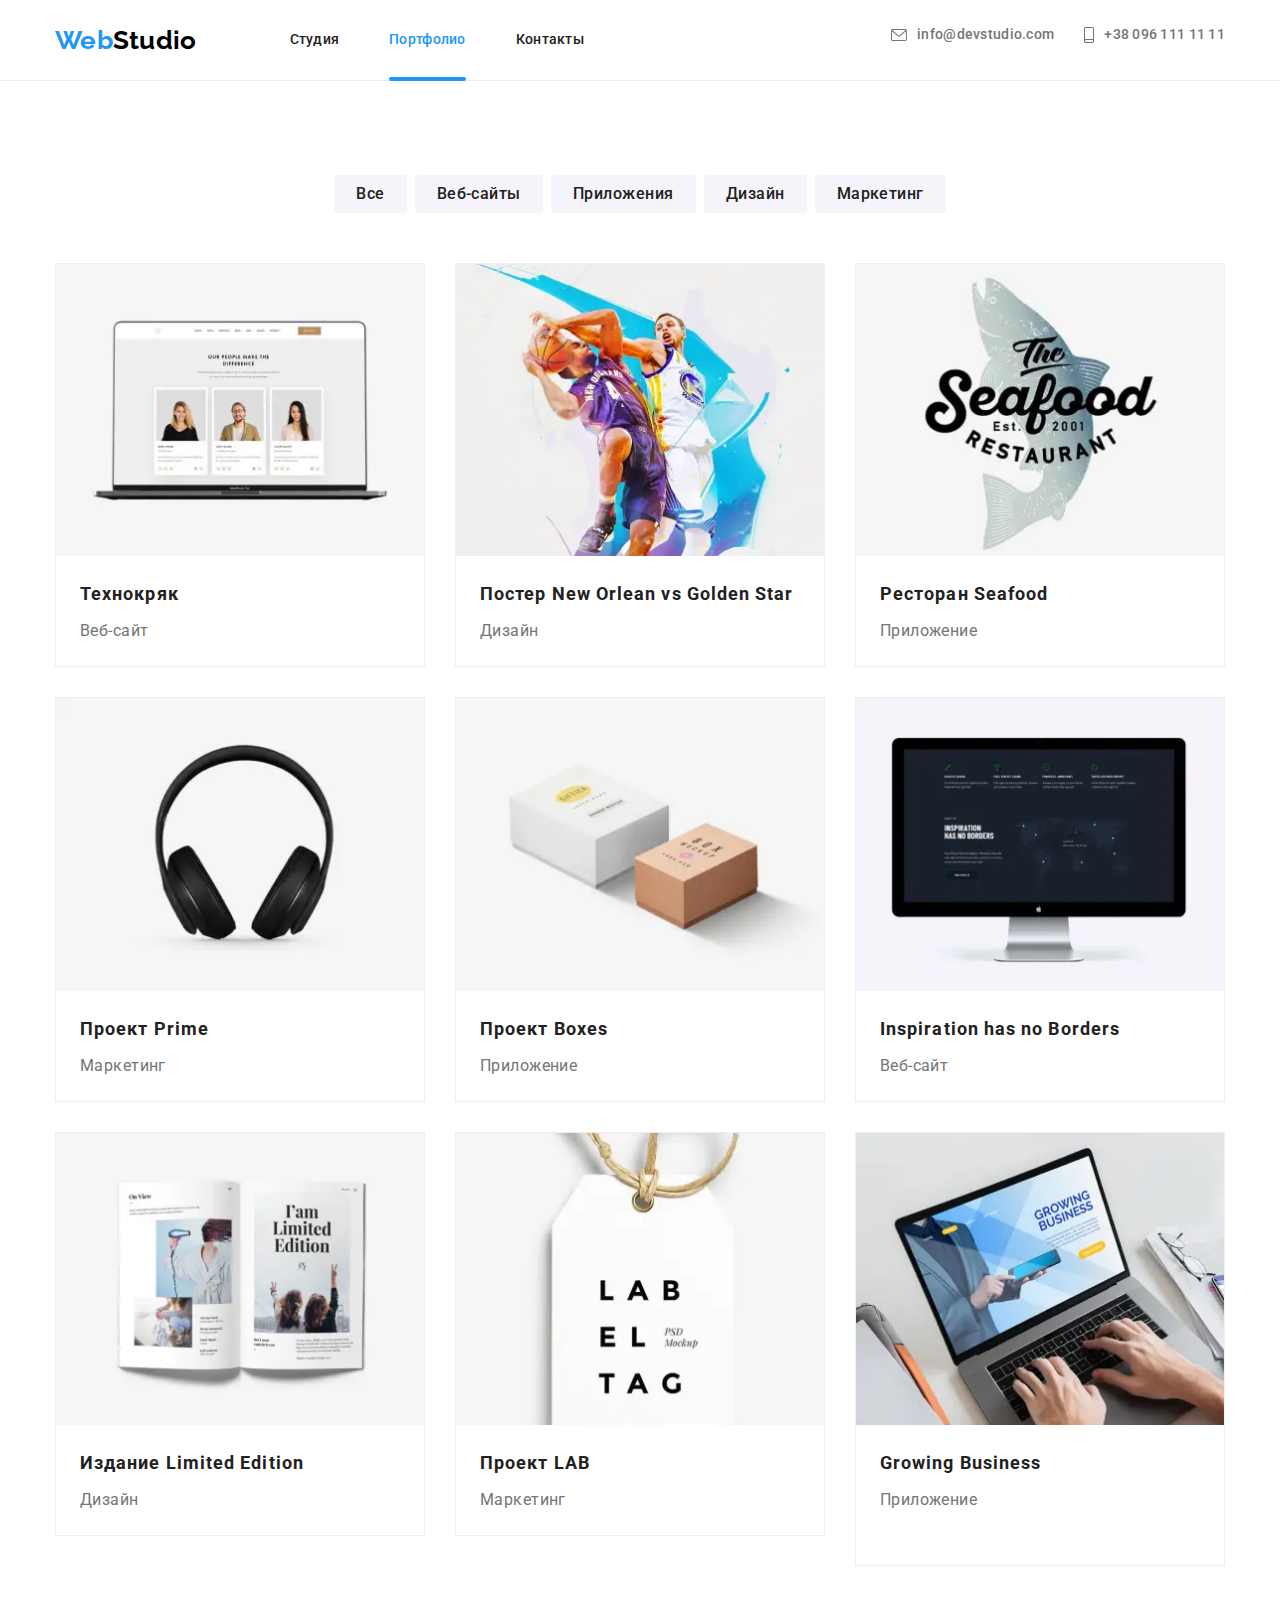
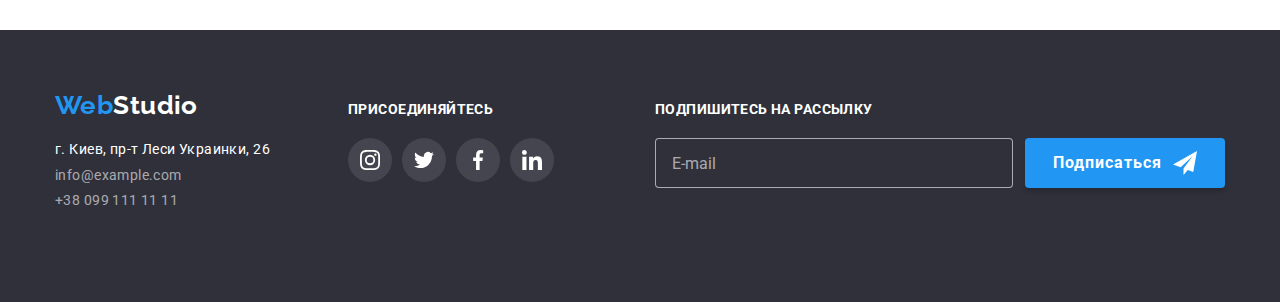
==== commit 5e732909: "Готово" ====
--- a/portfolio.html
+++ b/portfolio.html
@@ -124,14 +124,25 @@
                                 <!--<img class="activity-img" src="./images/technokryak.jpg" alt="technokryak" >-->
                                 <picture>
                                     <source srcset="
-                                    ./images/activity/technokryak.webp 1x,
-                                    ./images/activity/technokryak@2x.webp 2x"
-                                    type="image/webp">
-        
-                                    <img class="activity-img" srcset= "
-                                    ./images/activity/technokryak.jpg 1x,
-                                    ./images/activity/technokryak@2x.jpg 2x"
-                                    src="./images/activity/technokryak.jpg" 
+                                    ./images/activity/technokryak/technokryak.webp 1x,
+                                    ./images/activity/technokryak/technokryak@2x.webp 2x" 
+                                    media="(max-width: 767px)"
+                                    type="image/webp">
+                                    <source srcset="
+                                    ./images/activity/technokryak/technokryak-tablet.webp 1x,
+                                    ./images/activity/technokryak/technokryak-tablet@2x.webp 2x" 
+                                    media="(max-width: 1199px)"
+                                    type="image/webp">
+                                    <source srcset="
+                                    ./images/activity/technokryak/technokryak-desktop.webp 1x,
+                                    ./images/activity/technokryak/technokryak-desktop@2x.webp 2x" 
+                                    media="(min-width: 1200px)"
+                                    type="image/webp">
+        
+                                    <img class="activity-img" srcset= "
+                                    ./images/activity/technokryak/technokryak.jpg 1x,
+                                    ./images/activity/technokryak/technokryak@2x.jpg 2x"
+                                    src="./images/activity/technokryak/technokryak.jpg" 
                                     alt="technokryak" 
                                     >
                                 </picture>
@@ -153,14 +164,25 @@
                                 <!--<img class="activity-img" src="./images/poster.jpg" alt="poster">-->
                                 <picture>
                                     <source srcset="
-                                    ./images/activity/poster.webp 1x,
-                                    ./images/activity/poster@2x.webp 2x"
-                                    type="image/webp">
-        
-                                    <img class="activity-img" srcset= "
-                                    ./images/activity/poster.jpg 1x,
-                                    ./images/activity/poster@2x.jpg 2x"
-                                    src="./images/activity/poster.jpg" 
+                                    ./images/activity/poster/poster.webp 1x,
+                                    ./images/activity/poster/poster@2x.webp 2x"
+                                    media="(max-width: 767px)"
+                                    type="image/webp">
+                                    <source srcset="
+                                    ./images/activity/poster/poster-tablet.webp 1x,
+                                    ./images/activity/poster/poster-tablet@2x.webp 2x"
+                                    media="(max-width: 1199px)"
+                                    type="image/webp">
+                                    <source srcset="
+                                    ./images/activity/poster/poster-desktop.webp 1x,
+                                    ./images/activity/poster/poster-desktop@2x.webp 2x"
+                                    media="(min-width: 1200px)"
+                                    type="image/webp">
+        
+                                    <img class="activity-img" srcset= "
+                                    ./images/activity/poster/poster.jpg 1x,
+                                    ./images/activity/poster/poster@2x.jpg 2x"
+                                    src="./images/activity/poster/poster.jpg" 
                                     alt="poster" 
                                     >
                                 </picture>
@@ -180,14 +202,25 @@
                                 <!--<img  class="activity-img" src="./images/restaurant.jpg" alt="restaurant">-->
                                 <picture>
                                     <source srcset="
-                                    ./images/activity/restaurant.webp 1x,
-                                    ./images/activity/restaurant@2x.webp 2x"
-                                    type="image/webp">
-        
-                                    <img class="activity-img" srcset= "
-                                    ./images/activity/restaurant.jpg 1x,
-                                    ./images/activity/restaurant@2x.jpg 2x"
-                                    src="./images/activity/restaurant.jpg" 
+                                    ./images/activity/restaurant/restaurant.webp 1x,
+                                    ./images/activity/restaurant/restaurant@2x.webp 2x"
+                                    media="(max-width: 767px)"
+                                    type="image/webp">
+                                    <source srcset="
+                                    ./images/activity/restaurant/restaurant-tablet.webp 1x,
+                                    ./images/activity/restaurant/restaurant-tablet@2x.webp 2x"
+                                    media="(max-width: 1199px)"
+                                    type="image/webp">
+                                    <source srcset="
+                                    ./images/activity/restaurant/restaurant-desktop.webp 1x,
+                                    ./images/activity/restaurant/restaurant-desktop@2x.webp 2x"
+                                    media="(min-width: 1200px)"
+                                    type="image/webp">
+        
+                                    <img class="activity-img" srcset= "
+                                    ./images/activity/restaurant/restaurant.jpg 1x,
+                                    ./images/activity/restaurant/restaurant@2x.jpg 2x"
+                                    src="./images/activity/restaurant/restaurant.jpg" 
                                     alt="restaurant" 
                                     >
                                 </picture>
@@ -208,14 +241,25 @@
                                 
                                 <picture>
                                     <source srcset="
-                                    ./images/activity/prime-project.webp 1x,
-                                    ./images/activity/prime-project@2x.webp 2x"
-                                    type="image/webp">
-        
-                                    <img class="activity-img" srcset= "
-                                    ./images/activity/prime-project.jpg 1x,
-                                    ./images/activity/prime-project@2x.jpg 2x"
-                                    src="./images/activity/prime-project.jpg" 
+                                    ./images/activity/prime-project/prime-project.webp 1x,
+                                    ./images/activity/prime-project/prime-project@2x.webp 2x"
+                                    media="(max-width: 767px)"
+                                    type="image/webp">
+                                    <source srcset="
+                                    ./images/activity/prime-project/prime-project-tablet.webp 1x,
+                                    ./images/activity/prime-project/prime-project-tablet@2x.webp 2x"
+                                    media="(max-width: 1199px)"
+                                    type="image/webp">
+                                    <source srcset="
+                                    ./images/activity/prime-project/prime-project-desktop.webp 1x,
+                                    ./images/activity/prime-project/prime-project-desktop@2x.webp 2x"
+                                    media="(min-width: 1200px)"
+                                    type="image/webp">
+        
+                                    <img class="activity-img" srcset= "
+                                    ./images/activity/prime-project/prime-project.jpg 1x,
+                                    ./images/activity/prime-project/prime-project@2x.jpg 2x"
+                                    src="./images/activity/prime-project/prime-project.jpg" 
                                     alt="prime-project" 
                                     >
                                 </picture>
@@ -235,14 +279,25 @@
                                 <!--<img class="activity-img" src="./images/boxes-project.jpg" alt="boxes-project">-->
                                 <picture>
                                     <source srcset="
-                                    ./images/activity/boxes-project.webp 1x,
-                                    ./images/activity/boxes-project@2x.webp 2x"
-                                    type="image/webp">
-        
-                                    <img class="activity-img" srcset= "
-                                    ./images/activity/boxes-project.jpg 1x,
-                                    ./images/activity/boxes-project@2x.jpg 2x"
-                                    src="./images/activity/boxes-project.jpg" 
+                                    ./images/activity/boxes-project/boxes-project.webp 1x,
+                                    ./images/activity/boxes-project/boxes-project@2x.webp 2x"
+                                    media="(max-width: 767px)"
+                                    type="image/webp">
+                                    <source srcset="
+                                    ./images/activity/boxes-project/boxes-project-tablet.webp 1x,
+                                    ./images/activity/boxes-project/boxes-project-tablet@2x.webp 2x"
+                                    media="(max-width: 1199px)"
+                                    type="image/webp">
+                                    <source srcset="
+                                    ./images/activity/boxes-project/boxes-project-desktop.webp 1x,
+                                    ./images/activity/boxes-project/boxes-project-desktop@2x.webp 2x"
+                                    media="(min-width: 1200px)"
+                                    type="image/webp">
+        
+                                    <img class="activity-img" srcset= "
+                                    ./images/activity/boxes-project/boxes-project.jpg 1x,
+                                    ./images/activity/boxes-project/boxes-project@2x.jpg 2x"
+                                    src="./images/activity/boxes-project/boxes-project.jpg" 
                                     alt="boxes-project" 
                                     >
                                 </picture>
@@ -262,14 +317,25 @@
                                 <!--<img class="activity-img" src="./images/inspiration.jpg" alt="inspiration">-->
                                 <picture>
                                     <source srcset="
-                                    ./images/activity/inspiration.webp 1x,
-                                    ./images/activity/inspiration@2x.webp 2x"
-                                    type="image/webp">
-        
-                                    <img class="activity-img" srcset= "
-                                    ./images/activity/inspiration.jpg 1x,
-                                    ./images/activity/inspiration@2x.jpg 2x"
-                                    src="./images/activity/inspiration.jpg" 
+                                    ./images/activity/inspiration/inspiration.webp 1x,
+                                    ./images/activity/inspiration/inspiration@2x.webp 2x"
+                                    media="(max-width: 767px)"
+                                    type="image/webp">
+                                    <source srcset="
+                                    ./images/activity/inspiration/inspiration-tablet.webp 1x,
+                                    ./images/activity/inspiration/inspiration-tablet@2x.webp 2x"
+                                    media="(max-width: 1199px)"
+                                    type="image/webp">
+                                    <source srcset="
+                                    ./images/activity/inspiration/inspiration-desktop.webp 1x,
+                                    ./images/activity/inspiration/inspiration-desktop@2x.webp 2x"
+                                    media="(min-width: 1200px)"
+                                    type="image/webp">
+        
+                                    <img class="activity-img" srcset= "
+                                    ./images/activity/inspiration/inspiration.jpg 1x,
+                                    ./images/activity/inspiration/inspiration@2x.jpg 2x"
+                                    src="./images/activity/inspiration/inspiration.jpg" 
                                     alt="inspiration" 
                                     >
                                 </picture>
@@ -289,14 +355,25 @@
                                 <!--<img class="activity-img" src="./images/edition.jpg" alt="edition">-->
                                 <picture>
                                     <source srcset="
-                                    ./images/activity/edition.webp 1x,
-                                    ./images/activity/edition@2x.webp 2x"
-                                    type="image/webp">
-        
-                                    <img class="activity-img" srcset= "
-                                    ./images/activity/edition.jpg 1x,
-                                    ./images/activity/edition@2x.jpg 2x"
-                                    src="./images/activity/edition.jpg" 
+                                    ./images/activity/edition/edition.webp 1x,
+                                    ./images/activity/edition/edition@2x.webp 2x"
+                                    media="(max-width: 767px)"
+                                    type="image/webp">
+                                    <source srcset="
+                                    ./images/activity/edition/edition-tablet.webp 1x,
+                                    ./images/activity/edition/edition-tablet@2x.webp 2x"
+                                    media="(max-width: 1199px)"
+                                    type="image/webp">
+                                    <source srcset="
+                                    ./images/activity/edition/edition-desktop.webp 1x,
+                                    ./images/activity/edition/edition-desktop@2x.webp 2x"
+                                    media="(min-width: 1200px)"
+                                    type="image/webp">
+        
+                                    <img class="activity-img" srcset= "
+                                    ./images/activity/edition/edition.jpg 1x,
+                                    ./images/activity/edition/edition@2x.jpg 2x"
+                                    src="./images/activity/edition/edition.jpg" 
                                     alt="edition" 
                                     >
                                 </picture>
@@ -316,14 +393,25 @@
                                 <!--<img class="activity-img" src="./images/lab-project.jpg" alt="lab-project">-->
                                 <picture>
                                     <source srcset="
-                                    ./images/activity/lab-project.webp 1x,
-                                    ./images/activity/lab-project@2x.webp 2x"
-                                    type="image/webp">
-        
-                                    <img class="activity-img" srcset= "
-                                    ./images/activity/lab-project.jpg 1x,
-                                    ./images/activity/lab-project@2x.jpg 2x"
-                                    src="./images/activity/lab-project.jpg" 
+                                    ./images/activity/lab-project/lab-project.webp 1x,
+                                    ./images/activity/lab-project/lab-project@2x.webp 2x"
+                                    media="(max-width: 767px)"
+                                    type="image/webp">
+                                    <source srcset="
+                                    ./images/activity/lab-project/lab-project-tablet.webp 1x,
+                                    ./images/activity/lab-project/lab-project-tablet@2x.webp 2x"
+                                    media="(max-width: 1199px)"
+                                    type="image/webp">
+                                    <source srcset="
+                                    ./images/activity/lab-project/lab-project-desktop.webp 1x,
+                                    ./images/activity/lab-project/lab-project-desktop@2x.webp 2x"
+                                    media="(min-width: 1200px)"
+                                    type="image/webp">
+        
+                                    <img class="activity-img" srcset= "
+                                    ./images/activity/lab-project/lab-project.jpg 1x,
+                                    ./images/activity/lab-project/lab-project@2x.jpg 2x"
+                                    src="./images/activity/lab-project/lab-project.jpg" 
                                     alt="lab-project" 
                                     >
                                 </picture>
@@ -343,14 +431,25 @@
                                 <!--<img class="activity-img" src="./images/growing-business.jpg" alt="growing-business">-->
                                 <picture>
                                     <source srcset="
-                                    ./images/activity/growing-business.webp 1x,
-                                    ./images/activity/growing-business@2x.webp 2x"
-                                    type="image/webp">
-        
-                                    <img class="activity-img" srcset= "
-                                    ./images/activity/growing-business.jpg 1x,
-                                    ./images/activity/growing-business@2x.jpg 2x"
-                                    src="./images/activity/growing-business.jpg" 
+                                    ./images/activity/growing-business/growing-business.webp 1x,
+                                    ./images/activity/growing-business/growing-business@2x.webp 2x"
+                                    media="(max-width: 767px)"
+                                    type="image/webp">
+                                    <source srcset="
+                                    ./images/activity/growing-business/growing-business-tablet.webp 1x,
+                                    ./images/activity/growing-business/growing-business-tablet@2x.webp 2x"
+                                    media="(max-width: 1199px)"
+                                    type="image/webp">
+                                    <source srcset="
+                                    ./images/activity/growing-business/growing-business-desktop.webp 1x,
+                                    ./images/activity/growing-business/growing-business-desktop@2x.webp 2x"
+                                    media="(min-width: 1200px)"
+                                    type="image/webp">
+        
+                                    <img class="activity-img" srcset= "
+                                    ./images/activity/growing-business/growing-business.jpg 1x,
+                                    ./images/activity/growing-business/growing-business@2x.jpg 2x"
+                                    src="./images/activity/growing-business/growing-business.jpg" 
                                     alt="growing-business" 
                                     >
                                 </picture>
--- a/css/main.min.css
+++ b/css/main.min.css
@@ -1,2 +1,2 @@
-.modal,.activity-text-action{top:50%;left:50%;-webkit-transform:translate(-50%, -50%);transform:translate(-50%, -50%)}.agreement-label::after,.form-block .form-name,.form-block .form-tel,.form-block .form-mail{top:50%;-webkit-transform:translateY(-50%);transform:translateY(-50%)}.command-social{display:-webkit-box;display:-ms-flexbox;display:flex;-webkit-box-pack:center;-ms-flex-pack:center;justify-content:center;padding-bottom:30px}.command-social>.command-social__item:not(:last-child){margin-right:10px}.command-social__item{width:44px;height:44px}.command-social__link{display:-webkit-inline-box;display:-ms-inline-flexbox;display:inline-flex;-webkit-box-pack:center;-ms-flex-pack:center;justify-content:center;-webkit-box-align:center;-ms-flex-align:center;align-items:center;width:100%;height:100%;border-radius:50%;fill:#afb1b8;color:currentColor;-webkit-transition:fill 250ms cubic-bezier(0.4, 0, 0.2, 1),background-color 250ms cubic-bezier(0.4, 0, 0.2, 1);transition:fill 250ms cubic-bezier(0.4, 0, 0.2, 1),background-color 250ms cubic-bezier(0.4, 0, 0.2, 1)}.command-social__link:hover,.command-social__link:focus{fill:#fff;background-color:#2196f3}.command-social__icon{width:20px;height:20px}@media screen and (min-width: 768px) and (max-width: 1199px){.footer-form{-webkit-box-pack:center;-ms-flex-pack:center;justify-content:center;margin-left:auto;margin-right:auto}}@media screen and (min-width: 1200px){.form{margin-right:auto;margin-left:auto;display:-webkit-box;display:-ms-flexbox;display:flex;-webkit-box-align:end;-ms-flex-align:end;align-items:flex-end}}.form input{width:100%;height:50px;margin-bottom:20px;padding-left:16px;border:1px solid rgba(255,255,255,0.6);border-radius:4px;background:#2f303a}@media screen and (min-width: 1200px){.form input{margin-right:12px;margin-bottom:0;width:450px}}@media screen and (min-width: 768px){.form input{width:358px}}.form input::-webkit-input-placeholder{font-size:16px;line-height:1.25;color:rgba(255,255,255,0.6)}.form input:-ms-input-placeholder{font-size:16px;line-height:1.25;color:rgba(255,255,255,0.6)}.form input::-ms-input-placeholder{font-size:16px;line-height:1.25;color:rgba(255,255,255,0.6)}.form input::placeholder{font-size:16px;line-height:1.25;color:rgba(255,255,255,0.6)}.form-text__mail{font-size:14px;font-weight:bold;line-height:1.14;color:#fff;margin-bottom:20px}.form-button__mail{display:-webkit-box;display:-ms-flexbox;display:flex;-webkit-box-align:center;-ms-flex-align:center;align-items:center;-webkit-box-pack:justify;-ms-flex-pack:justify;justify-content:space-between;margin-left:auto;margin-right:auto;padding:0 28px;width:200px;height:50px;padding:0 28px;background:#2196f3;-webkit-box-shadow:0px 4px 4px rgba(0,0,0,0.15);box-shadow:0px 4px 4px rgba(0,0,0,0.15);border-radius:4px;border:none;cursor:pointer}.form .form-text{font-weight:bold;font-size:16px;line-height:1.87;letter-spacing:0.06em;color:#fff}.form-footer__input{font-size:16px;line-height:1.25;color:rgba(255,255,255,0.6)}.footer-link{margin-bottom:60px}@media screen and (min-width: 768px){.footer-link{margin-left:auto;margin-right:auto}}@media screen and (min-width: 1200px){.footer-link{margin:0;margin-right:70px}}.footer-link__studio{margin-bottom:20px;font-family:Raleway;font-weight:700;font-size:26px;line-height:1.19;color:#fff}.footer-link__web{color:#2196f3}.footer-link__address{font-style:normal;line-height:1.17;color:#fff;margin-bottom:8px}@media screen and (min-width: 1200px){.footer-link__address{margin-bottom:9px}}.footer-link__mail,.footer-link__tel{line-height:1.17;color:rgba(255,255,255,0.6);-webkit-transition:color 250ms cubic-bezier(0.4, 0, 0.2, 1);transition:color 250ms cubic-bezier(0.4, 0, 0.2, 1)}.footer-link__mail{margin-bottom:8px}@media screen and (min-width: 1200px){.footer-link__mail{margin-bottom:9px}}.footer-link__mail:hover,.footer-link__mail:focus{color:#2196f3}.footer-link__tel:hover,.footer-link__tel:focus{color:#2196f3}.footer-social{display:-webkit-inline-box;display:-ms-inline-flexbox;display:inline-flex;-webkit-box-pack:center;-ms-flex-pack:center;justify-content:center;-webkit-box-align:center;-ms-flex-align:center;align-items:center}.footer-social__link{display:-webkit-inline-box;display:-ms-inline-flexbox;display:inline-flex;-webkit-box-pack:center;-ms-flex-pack:center;justify-content:center;-webkit-box-align:center;-ms-flex-align:center;align-items:center;width:100%;height:100%;background-color:#44454e;border-radius:50%;color:#fff;fill:currentColor;-webkit-transition:background-color 250ms cubic-bezier(0.4, 0, 0.2, 1);transition:background-color 250ms cubic-bezier(0.4, 0, 0.2, 1)}@media screen and (min-width: 1200px){.footer-social__link{margin:0}}.footer-social__link:hover,.footer-social__link:focus{background-color:#2196f3}.footer-social__icon{width:20px;height:20px}.footer-social__item{width:44px;height:44px}.footer{width:100%;padding:60px 15px;background-color:#2f303a}@media screen and (min-width: 1200px){.footer{padding:60px 0px}}.footer-text{color:#fff;font-size:14px;line-height:1.14;margin-bottom:20px}.footer-social>.footer-social__item:not(:last-child){margin-right:10px}.link-social{margin-bottom:60px;margin-left:auto;margin-right:auto}@media screen and (min-width: 1200px){.link-social{margin-right:93px;margin-left:0}}.header{position:relative;width:100%;min-height:60px;background-color:#fff;font-weight:500;line-height:1.14;letter-spacing:0.02em;border-bottom:1px solid #ececec}.header .container{display:-webkit-box;display:-ms-flexbox;display:flex;-webkit-box-align:center;-ms-flex-align:center;align-items:center;-webkit-box-sizing:content-box;box-sizing:content-box}.header__menu{z-index:10;display:block;background-color:transparent;border:none;cursor:pointer;color:#212121;fill:currentColor;padding:0;margin-left:auto;-webkit-transition:color 250ms cubic-bezier(0.4, 0, 0.2, 1);transition:color 250ms cubic-bezier(0.4, 0, 0.2, 1)}@media screen and (min-width: 768px){.header__menu{display:none}}.header__menu:hover,.header__menu:focus{color:#2196f3}.header__menu .icon-close{display:none}.header__menu.is-open .icon-close{display:block}.header__menu.is-open .icon-menu{display:none}.header .menu-container{display:none;position:fixed;top:0;left:0;width:100%;height:100vh;padding:48px 40px;background-color:#fff;-webkit-box-shadow:0px 4px 8px rgba(0,0,0,0.04),0px 2px 4px rgba(0,0,0,0.08),0px 1px 3px rgba(0,0,0,0.16);box-shadow:0px 4px 8px rgba(0,0,0,0.04),0px 2px 4px rgba(0,0,0,0.08),0px 1px 3px rgba(0,0,0,0.16);z-index:3}.header .menu-container.is-open{display:block}.menu-container__site{display:-webkit-box;display:-ms-flexbox;display:flex;-webkit-box-orient:vertical;-webkit-box-direction:normal;-ms-flex-direction:column;flex-direction:column;margin-bottom:302px}.menu-container__site>.menu-container__nav-item:not(:last-child){margin-bottom:32px}.menu-container .menu-link{font-weight:500;font-size:40px;line-height:1.18;letter-spacing:0.02em;color:#212121;-webkit-transition:color 250ms cubic-bezier(0.4, 0, 0.2, 1);transition:color 250ms cubic-bezier(0.4, 0, 0.2, 1)}.menu-container__site .menu-link:hover,.menu-container__site .menu-link:focus{color:#2196f3}.menu-container__contact{margin-bottom:64px}.menu-container .menu-tel{font-weight:500;font-size:34px;line-height:1.18;letter-spacing:0.02em;color:#2196f3;margin-bottom:32px}.menu-container .menu-mail{font-weight:500;font-size:24px;line-height:1.17;letter-spacing:0.02em;color:#757575}.menu-container__social{display:-webkit-box;display:-ms-flexbox;display:flex;-webkit-box-align:baseline;-ms-flex-align:baseline;align-items:baseline}.menu-container__social-text{font-weight:500;font-size:18px;line-height:1.22;letter-spacing:0.02em;color:#2196f3}.menu-container__social-line{border-left:1px solid rgba(33,33,33,0.2);height:22px}.menu-container__social-link:not(:last-child){margin-right:10px}@media screen and (min-width: 768px){.nav{display:-webkit-box;display:-ms-flexbox;display:flex;-webkit-box-align:center;-ms-flex-align:center;align-items:center;margin-right:auto}}@media screen and (min-width: 1200px){.nav{display:-webkit-box;display:-ms-flexbox;display:flex;-webkit-box-align:center;-ms-flex-align:center;align-items:center;margin-right:auto}}.nav .nav-studio{font-family:"Raleway",sans-serif;font-weight:700;font-size:26px;line-height:1.19;color:#000;padding-top:16px;padding-bottom:16px;margin-left:0}@media screen and (min-width: 768px){.nav .nav-studio{margin-right:80px}}@media screen and (min-width: 1200px){.nav .nav-studio{margin-right:93px}}.nav .nav-web{color:#2196f3}.nav .nav-site{display:none}@media screen and (min-width: 768px){.nav .nav-site{display:-webkit-box;display:-ms-flexbox;display:flex}}@media screen and (min-width: 1200px){.nav .nav-site{display:-webkit-box;display:-ms-flexbox;display:flex}}.nav .nav-site>.nav-item:not(:last-child){margin-right:50px}.nav .nav-link{padding-top:32px;padding-bottom:32px;color:#212121;-webkit-transition:color 250ms cubic-bezier(0.4, 0, 0.2, 1);transition:color 250ms cubic-bezier(0.4, 0, 0.2, 1)}.nav .nav-site .nav-link:hover,.nav .nav-site .nav-link:focus{color:#2196f3}.nav .nav-site .nav-link.current{color:#2196f3}.nav .nav-item{position:relative}.nav .actions::before{position:absolute;display:inline-block;content:"";width:100%;height:4px;bottom:-1px;background-color:#2196f3;border-radius:2px}.contact{display:none}@media screen and (min-width: 768px){.contact{display:block}}@media screen and (min-width: 1200px){.contact{display:-webkit-box;display:-ms-flexbox;display:flex}.contact-item:not(:last-child){margin-right:30px}}.contact-item{color:#757575}.contact-link{display:-webkit-box;display:-ms-flexbox;display:flex;-webkit-box-align:center;-ms-flex-align:center;align-items:center;padding-top:0;padding-bottom:0;color:#757575;fill:currentColor;-webkit-transition:color 250ms cubic-bezier(0.4, 0, 0.2, 1);transition:color 250ms cubic-bezier(0.4, 0, 0.2, 1)}.contact .mail{margin-bottom:10px}.contact-link:focus,.contact-link:hover{color:#2196f3}.contact-link>.color-icon{color:#afb1b8}.contact-mail{width:16px;height:12px;margin-right:10px}.contact-tel{width:10px;height:16px;margin-right:10px}.hero{padding:0;background-color:#c4c4c4}.hero-block{width:360px;margin-left:auto;margin-right:auto}@media screen and (min-width: 1200px){.hero-block{width:696px}}.hero-theme{text-align:center;margin-bottom:30px;font-weight:900;font-size:26px;line-height:1.61;letter-spacing:0.06em;color:#fff}@media screen and (min-width: 1200px){.hero-theme{font-size:44px;line-height:1.36}}.hero-button{border-radius:4px;display:block;border:none;cursor:pointer;margin-left:auto;margin-right:auto;padding-top:10px;padding-bottom:10px;padding-right:32px;padding-left:32px;background-color:#2196f3;font-family:inherit;font-size:16px;line-height:1.88;letter-spacing:0.06em;color:#fff}.agreement{position:relative;display:-webkit-box;display:-ms-flexbox;display:flex;-webkit-box-pack:justify;-ms-flex-pack:justify;justify-content:space-between;-webkit-box-align:center;-ms-flex-align:center;align-items:center;margin-bottom:30px}@media screen and (min-width: 1200px){.agreement{margin-left:12px;margin-right:11px}}.agreement-label{font-size:12px;line-height:1.17;color:#757575;margin-left:24px}@media screen and (min-width: 1200px){.agreement-label{font-size:14px;line-height:1.71}}.agreement-link{font-size:12px;line-height:1.17;color:#2196f3;text-decoration-skip-ink:none;text-decoration:underline}@media screen and (min-width: 1200px){.agreement-link{font-size:14px;line-height:1.71}}.agreement-label::after{display:inline-block;content:" ";position:absolute;left:0;width:16px;height:15px;border:2px solid #212121;border-radius:2px;-webkit-transition:background-color 250ms cubic-bezier(0.4, 0, 0.2, 1),border 250ms cubic-bezier(0.4, 0, 0.2, 1),background-image 250ms cubic-bezier(0.4, 0, 0.2, 1),background-size 250ms cubic-bezier(0.4, 0, 0.2, 1),background-origin 250ms cubic-bezier(0.4, 0, 0.2, 1);transition:background-color 250ms cubic-bezier(0.4, 0, 0.2, 1),border 250ms cubic-bezier(0.4, 0, 0.2, 1),background-image 250ms cubic-bezier(0.4, 0, 0.2, 1),background-size 250ms cubic-bezier(0.4, 0, 0.2, 1),background-origin 250ms cubic-bezier(0.4, 0, 0.2, 1)}.agreement-input:checked+.agreement-label::after{background-image:url("../images/icon-check.svg");background-color:#2196f3;border:0px;background-size:contain;background-origin:border-box}.agreement-input:focus+.agreement-label::after{border:2px solid #2196f3;border-radius:2px}.backdrop{position:fixed;top:0;left:0;z-index:11;width:100%;height:100%;background-color:rgba(0,0,0,0.2);-webkit-transition:-webkit-transform 250ms cubic-bezier(0.4, 0, 0.2, 1);transition:-webkit-transform 250ms cubic-bezier(0.4, 0, 0.2, 1);transition:transform 250ms cubic-bezier(0.4, 0, 0.2, 1);transition:transform 250ms cubic-bezier(0.4, 0, 0.2, 1), -webkit-transform 250ms cubic-bezier(0.4, 0, 0.2, 1)}.backdrop.is-hidden{opacity:0;pointer-events:none}.form-block{display:-webkit-box;display:-ms-flexbox;display:flex;-webkit-box-orient:vertical;-webkit-box-direction:normal;-ms-flex-direction:column;flex-direction:column;margin-bottom:10px}.form-block input{outline:none;height:40px;width:100%;border:1px solid rgba(33,33,33,0.2);border-radius:4px}.form-block__lable{font-size:12px;line-height:1.17;letter-spacing:0.01em;margin-bottom:4px;color:#757575}.form-block .form-block__input:focus{border:1px solid #2196f3}.form-block .form-name{position:absolute;width:12px;height:12px;left:15px;-webkit-transition:color 250ms cubic-bezier(0.4, 0, 0.2, 1);transition:color 250ms cubic-bezier(0.4, 0, 0.2, 1);margin:0}.form-block__input{position:relative;fill:currentColor;color:#212121}.form-block .form-input{padding-left:40px;-webkit-transition:border 250ms cubic-bezier(0.4, 0, 0.2, 1);transition:border 250ms cubic-bezier(0.4, 0, 0.2, 1)}.form-block .form-tel{position:absolute;width:13px;height:13px;left:15px;-webkit-transition:color 250ms cubic-bezier(0.4, 0, 0.2, 1);transition:color 250ms cubic-bezier(0.4, 0, 0.2, 1)}.form-block .form-mail{position:absolute;width:15px;height:12px;left:15px;-webkit-transition:color 250ms cubic-bezier(0.4, 0, 0.2, 1);transition:color 250ms cubic-bezier(0.4, 0, 0.2, 1)}.form-block .form-input:focus ~ .form-name,.form-block .form-input:focus ~ .form-tel,.form-block .form-input:focus ~ .form-mail{color:#2196f3}.button-form{display:-webkit-box;display:-ms-flexbox;display:flex;-webkit-box-pack:center;-ms-flex-pack:center;justify-content:center}.button-form__send{width:200px;height:50px;background:#188ce8;-webkit-box-shadow:0px 4px 4px rgba(0,0,0,0.15);box-shadow:0px 4px 4px rgba(0,0,0,0.15);border-radius:4px;border:none;cursor:pointer;font-weight:bold;font-size:16px;line-height:1.87;letter-spacing:0.06em;color:#fff}.comment{display:-webkit-box;display:-ms-flexbox;display:flex;-webkit-box-orient:vertical;-webkit-box-direction:normal;-ms-flex-direction:column;flex-direction:column}.comment-lable{font-size:12px;line-height:1.17;letter-spacing:0.01em;margin-bottom:4px;color:#757575}.comment-textarea::-webkit-input-placeholder{font-size:14px;line-height:1.14;letter-spacing:0.01em;color:rgba(117,117,117,0.5)}.comment-textarea:-ms-input-placeholder{font-size:14px;line-height:1.14;letter-spacing:0.01em;color:rgba(117,117,117,0.5)}.comment-textarea::-ms-input-placeholder{font-size:14px;line-height:1.14;letter-spacing:0.01em;color:rgba(117,117,117,0.5)}.comment-textarea::placeholder{font-size:14px;line-height:1.14;letter-spacing:0.01em;color:rgba(117,117,117,0.5)}.comment-textarea{resize:none;width:100%;height:120px;outline:none;border:1px solid rgba(33,33,33,0.2);border-radius:4px;padding-top:12px;padding-bottom:12px;padding-left:16px;padding-right:16px;margin-bottom:20px}.modal{position:absolute;padding:40px;width:450px;height:609px;background:#ffffff;-webkit-box-shadow:0px 1px 3px rgba(0,0,0,0.12),0px 1px 1px rgba(0,0,0,0.14),0px 2px 1px rgba(0,0,0,0.2);box-shadow:0px 1px 3px rgba(0,0,0,0.12),0px 1px 1px rgba(0,0,0,0.14),0px 2px 1px rgba(0,0,0,0.2);border-radius:4px;-webkit-transition:-webkit-transform 250ms cubic-bezier(0.4, 0, 0.2, 1);transition:-webkit-transform 250ms cubic-bezier(0.4, 0, 0.2, 1);transition:transform 250ms cubic-bezier(0.4, 0, 0.2, 1);transition:transform 250ms cubic-bezier(0.4, 0, 0.2, 1), -webkit-transform 250ms cubic-bezier(0.4, 0, 0.2, 1)}@media screen and (min-width: 1200px){.modal{min-width:528px;min-height:581px}}.modal-button{position:absolute;top:0;right:0;top:8px;right:8px;padding:6px;width:30px;height:30px;background-color:#fff;border:1px solid rgba(0,0,0,0.1);border-radius:50%;outline:transparent;-webkit-transition:color 250ms cubic-bezier(0.4, 0, 0.2, 1);transition:color 250ms cubic-bezier(0.4, 0, 0.2, 1)}.modal .modal-button:focus{color:#2196f3}.modal-form__text{margin-bottom:12px;font-weight:bold;font-size:20px;line-height:1.5;color:#212121;text-align:center}@media screen and (min-width: 1200px){.modal-form__text{font-size:20px;line-height:1.15}}.activity{display:-webkit-box;display:-ms-flexbox;display:flex;-ms-flex-wrap:wrap;flex-wrap:wrap}@media screen and (min-width: 768px){.activity{margin-bottom:-30px;margin-left:-15px;margin-right:-15px}}.activity-types .activity-works__link:hover,.activity-types .activity-works__link:focus{-webkit-box-shadow:0px 1px 1px rgba(0,0,0,0.12),0px 4px 4px rgba(0,0,0,0.06),1px 4px 6px rgba(0,0,0,0.16);box-shadow:0px 1px 1px rgba(0,0,0,0.12),0px 4px 4px rgba(0,0,0,0.06),1px 4px 6px rgba(0,0,0,0.16)}.activity-types:not(:last-child){margin-bottom:30px}@media screen and (min-width: 768px){.activity-types{display:-webkit-box;display:-ms-flexbox;display:flex;-ms-flex-wrap:wrap;flex-wrap:wrap}}@media screen and (min-width: 768px){.activity-types{display:inline-block;-ms-flex-preferred-size:calc((100% - 2 * 30px) / 2);flex-basis:calc((100% - 2 * 30px) / 2);margin-left:15px;margin-right:15px}}@media screen and (min-width: 1200px){.activity-types{-ms-flex-preferred-size:calc((100% - 6 * 15px) / 3);flex-basis:calc((100% - 6 * 15px) / 3)}}.activity-types{width:100%;border:1px solid #eee}.activity-works__link{-webkit-transition:-webkit-box-shadow 250ms cubic-bezier(0.4, 0, 0.2, 1);transition:-webkit-box-shadow 250ms cubic-bezier(0.4, 0, 0.2, 1);transition:box-shadow 250ms cubic-bezier(0.4, 0, 0.2, 1);transition:box-shadow 250ms cubic-bezier(0.4, 0, 0.2, 1), -webkit-box-shadow 250ms cubic-bezier(0.4, 0, 0.2, 1)}.activity-block__work{padding-top:20px;padding-bottom:20px;padding-right:24px;padding-left:24px}.activity-img{display:block;width:100%;height:auto}.activity-example{font-weight:700;font-size:18px;line-height:2;letter-spacing:0.06em;color:#212121;margin-bottom:4px}.activity-directions{font-size:16px;line-height:1.875;color:#757575}.activity-produkt{position:relative;overflow:hidden}.activity-text-action{position:absolute;width:322px;height:168px;padding-left:24px;padding-right:24px;font-size:18px;line-height:1.56;color:#ffffff}@media screen and (min-width: 1200px){.activity-text-action{padding-left:0;padding-right:0}}.activity-produkt__actions{display:-webkit-box;display:-ms-flexbox;display:flex;position:absolute;width:100%;height:100%;top:0;left:0;-webkit-transform:translateY(101%);transform:translateY(101%);-webkit-transition:250ms ease;transition:250ms ease;-webkit-transition-timing-function:cubic-bezier(0.4, 0, 0.2, 1);transition-timing-function:cubic-bezier(0.4, 0, 0.2, 1);background-color:rgba(33,150,243,0.9)}.activity-works__link:hover .activity-produkt__actions,.activity-works__link:focus .activity-produkt__actions{-webkit-transform:translatey(0);transform:translatey(0)}.filter{padding-top:94px;padding-bottom:94px}.filter-work>.filter-link:not(:last-child){margin-right:8px}@media screen and (min-width: 768px){.filter-work>.filter-link:not(:last-child){margin-right:8px}}.filter-link{margin-bottom:15px}@media screen and (min-width: 768px){.filter-link{margin-bottom:0px}}.filter-work{display:-webkit-box;display:-ms-flexbox;display:flex;-ms-flex-wrap:wrap;flex-wrap:wrap;margin-bottom:25px;-webkit-box-pack:start;-ms-flex-pack:start;justify-content:flex-start}@media screen and (min-width: 768px){.filter-work{display:-webkit-box;display:-ms-flexbox;display:flex;margin-bottom:30px;-webkit-box-pack:center;-ms-flex-pack:center;justify-content:center}}@media screen and (min-width: 1200px){.filter-work{display:-webkit-box;display:-ms-flexbox;display:flex;margin-bottom:50px;-webkit-box-pack:center;-ms-flex-pack:center;justify-content:center}}.filter-button{padding-top:6px;padding-right:22px;padding-bottom:6px;padding-left:22px;border:none;cursor:pointer;border-radius:4px;background-color:#f5f4fa;font-family:inherit;font-weight:500;font-size:16px;line-height:1.63;letter-spacing:0.03em;color:#212121;-webkit-transition:color 250ms cubic-bezier(0.4, 0, 0.2, 1),background-color 250ms cubic-bezier(0.4, 0, 0.2, 1),-webkit-box-shadow 250ms cubic-bezier(0.4, 0, 0.2, 1);transition:color 250ms cubic-bezier(0.4, 0, 0.2, 1),background-color 250ms cubic-bezier(0.4, 0, 0.2, 1),-webkit-box-shadow 250ms cubic-bezier(0.4, 0, 0.2, 1);transition:color 250ms cubic-bezier(0.4, 0, 0.2, 1),background-color 250ms cubic-bezier(0.4, 0, 0.2, 1),box-shadow 250ms cubic-bezier(0.4, 0, 0.2, 1);transition:color 250ms cubic-bezier(0.4, 0, 0.2, 1),background-color 250ms cubic-bezier(0.4, 0, 0.2, 1),box-shadow 250ms cubic-bezier(0.4, 0, 0.2, 1),-webkit-box-shadow 250ms cubic-bezier(0.4, 0, 0.2, 1)}.filter-work .filter-button:hover,.filter-work .filter-button:focus{background-color:#2196f3;color:#fff;-webkit-box-shadow:0px 3px 1px rgba(0,0,0,0.1),0px 1px 2px rgba(0,0,0,0.08),0px 2px 2px rgba(0,0,0,0.12);box-shadow:0px 3px 1px rgba(0,0,0,0.1),0px 1px 2px rgba(0,0,0,0.08),0px 2px 2px rgba(0,0,0,0.12)}.section-advantages{padding-top:94px}@media screen and (max-width: 767px){.section-advantages__list>.section-advantages__link:not(:last-child){margin-bottom:30px}}@media screen and (min-width: 768px){.section-advantages__list{display:-webkit-box;display:-ms-flexbox;display:flex;-ms-flex-wrap:wrap;flex-wrap:wrap;margin:-15px}}@media screen and (min-width: 768px){.section-advantages__link{-ms-flex-preferred-size:calc((100% - 2 * 30px) / 2);flex-basis:calc((100% - 2 * 30px) / 2);margin:15px}}@media screen and (min-width: 1200px){.section-advantages__link{-ms-flex-preferred-size:calc((100% - 8 * 15px) / 4);flex-basis:calc((100% - 8 * 15px) / 4);margin:15px}}.section-advantages__bg{display:-webkit-box;display:-ms-flexbox;display:flex;height:120px;-webkit-box-pack:center;-ms-flex-pack:center;justify-content:center;-webkit-box-align:center;-ms-flex-align:center;align-items:center;margin-bottom:30px;border-radius:4px;background-color:#f5f4fa}.section-advantages__icon{width:70px;height:70px}.section-advantages__name{margin-bottom:10px;font-weight:700;line-height:1.14;color:#212121}.section-advantages__description{line-height:1.71;color:#757575}.section-client__list{display:-webkit-box;display:-ms-flexbox;display:flex;-ms-flex-wrap:wrap;flex-wrap:wrap;margin:-15px}.section-client__link{display:-webkit-box;display:-ms-flexbox;display:flex;-webkit-box-pack:center;-ms-flex-pack:center;justify-content:center;-webkit-box-align:center;-ms-flex-align:center;align-items:center;width:100%;height:100%;border:1px solid #afb1b8;border-radius:4px;color:#afb1b8;fill:currentColor;-webkit-transition:250ms cubic-bezier(0.4, 0, 0.2, 1),border 250ms cubic-bezier(0.4, 0, 0.2, 1),fill 250ms cubic-bezier(0.4, 0, 0.2, 1);transition:250ms cubic-bezier(0.4, 0, 0.2, 1),border 250ms cubic-bezier(0.4, 0, 0.2, 1),fill 250ms cubic-bezier(0.4, 0, 0.2, 1)}.section-client__item{-ms-flex-preferred-size:calc((100% - 2 * 30px) / 2);flex-basis:calc((100% - 2 * 30px) / 2);margin:15px;height:90px}@media screen and (min-width: 768px){.section-client__item{-ms-flex-preferred-size:calc((100% - 6 * 15px) / 3);flex-basis:calc((100% - 6 * 15px) / 3);margin:15px}}@media screen and (min-width: 1200px){.section-client__item{-ms-flex-preferred-size:calc((100% - 12 * 15px) / 6);flex-basis:calc((100% - 12 * 15px) / 6);margin:15px}}.section-client__yaco{width:44px;height:49px}.section-client__tagline{width:40px;height:52px}.section-client__company{width:41px;height:43px}.section-client__foster{width:80px;height:42px}.section-client__brand{width:59px;height:47px}.section-client__tag{width:88px;height:45px}.section-client__link:hover,.section-client__link:focus{border:1px solid #2196f3;color:#2196f3}.section-command{background-color:#f5f4fa;width:100%}.section-command__block{background-color:#fff;-webkit-box-shadow:0px 1px 3px rgba(0,0,0,0.12),0px 1px 1px rgba(0,0,0,0.14),0px 2px 1px rgba(0,0,0,0.2);box-shadow:0px 1px 3px rgba(0,0,0,0.12),0px 1px 1px rgba(0,0,0,0.14),0px 2px 1px rgba(0,0,0,0.2)}@media screen and (max-width: 767px){.section-command__title>.section-command__block:not(:last-child){margin-bottom:30px}}@media screen and (min-width: 768px){.section-command__title{display:-webkit-box;display:-ms-flexbox;display:flex;-ms-flex-wrap:wrap;flex-wrap:wrap;margin:-15px}}@media screen and (min-width: 768px){.section-command__block{-ms-flex-preferred-size:calc((100% - 2 * 30px) / 2);flex-basis:calc((100% - 2 * 30px) / 2);margin:15px}}@media screen and (min-width: 1200px){.section-command__block{-ms-flex-preferred-size:calc((100% - 8 * 15px) / 4);flex-basis:calc((100% - 8 * 15px) / 4);margin:15px}}.section-command__img{display:block;width:100%;height:auto}.section-command__employee{padding-top:30px;padding-bottom:30px}.section-command__name{margin-bottom:10px;text-align:center;font-weight:500;font-size:16px;line-height:1.19;color:#212121}.section-command__specialty{text-align:center;font-weight:400;font-size:16px;line-height:1.19;color:#757575}.section-work{display:none}@media screen and (min-width: 1200px){.section-work{display:-webkit-box;display:-ms-flexbox;display:flex}.section-work__list{display:-webkit-box;display:-ms-flexbox;display:flex}.section-work__img{display:block;width:100%;height:auto}.section-work__list>.section-work__lable:not(:last-child){margin-right:30px}.section-work__lable{position:relative;width:370px}.section-work__name{position:absolute;top:50%;left:50%;-webkit-transform:translate(-50%, -50%);transform:translate(-50%, -50%);color:#fff;line-height:1.14;font-weight:bold;white-space:nowrap}.section-work__fon{content:"";position:absolute;width:100%;height:70px;bottom:0;left:0;background-color:rgba(47,48,58,0.8)}}body{font-family:"Roboto",sans-serif;font-weight:400;font-size:14px;letter-spacing:0.03em}.section{width:100%}.container{margin-left:auto;margin-right:auto;padding-right:15px;padding-left:15px}@media screen and (min-width: 768px){.container{width:738px}}@media screen and (min-width: 1200px){.container{width:1200px}}.container__header{margin-left:auto;margin-right:auto}@media screen and (min-width: 768px){.container__header{width:738px}}@media screen and (min-width: 1200px){.container__header{width:1170px}}.container__footer{margin-left:auto;margin-right:auto;text-align:center}@media screen and (min-width: 768px){.container__footer{display:-webkit-box;display:-ms-flexbox;display:flex;-ms-flex-wrap:wrap;flex-wrap:wrap;-webkit-box-align:baseline;-ms-flex-align:baseline;align-items:baseline}}@media screen and (min-width: 1200px){.container__footer{text-align:start;display:-webkit-box;display:-ms-flexbox;display:flex;-webkit-box-align:baseline;-ms-flex-align:baseline;align-items:baseline;-webkit-box-pack:justify;-ms-flex-pack:justify;justify-content:space-between;width:1200px;padding-left:15px;padding-right:15px}}.list{list-style:none}a{display:block;text-decoration:none}ul{margin-top:0;margin-bottom:0;padding-left:0}h1,h2,h3,p{margin-top:0;margin-bottom:0}.overlay{display:-webkit-box;display:-ms-flexbox;display:flex;-webkit-box-align:center;-ms-flex-align:center;align-items:center;-webkit-box-pack:center;-ms-flex-pack:center;justify-content:center;max-width:100%;height:400px;margin:0 auto;background-repeat:no-repeat;background-position:center;background-size:cover;background-image:-webkit-gradient(linear, left top, right top, from(rgba(47,48,58,0.4)), to(rgba(47,48,58,0.4))),url("../images/hero/hero.jpg");background-image:linear-gradient(to right, rgba(47,48,58,0.4), rgba(47,48,58,0.4)),url("../images/hero/hero.jpg")}@media screen and (-webkit-min-device-pixel-ratio: 2), screen and (min-resolution: 2dppx){.overlay{background-image:url("../images/hero/hero@2x.jpg")}}@media screen and (min-width: 768px){.overlay{background-image:url("../images/hero/Hero-tablet.jpg")}}@media screen and (min-width: 768px) and (-webkit-min-device-pixel-ratio: 2), screen and (min-width: 768px) and (min-resolution: 2dppx){.overlay{background-image:url("../images/hero/Hero-tablet@2x.jpg")}}@media screen and (min-width: 1200px){.overlay{max-width:1600px;height:600px;background-image:url("../images/hero/Hero-desktop.jpg")}}@media screen and (min-width: 1200px) and (-webkit-min-device-pixel-ratio: 2), screen and (min-width: 1200px) and (min-resolution: 2dppx){.overlay{background-image:url("../images/hero/Hero-desktop@2x.jpg")}}.section-work,.section-command,.section-client{padding-top:60px;padding-bottom:60px}@media screen and (min-width: 1200px){.section-work,.section-command,.section-client{padding-top:94px;padding-bottom:94px}}.section-work__text,.section-command__text,.section-client__text{margin-bottom:50px;text-align:center;font-weight:700;font-size:36px;line-height:1.67;color:#212121}.visually-heeden{position:absolute;clip:rect(0 0 0 0);width:1px;height:1px;margin:-1px}.agreement-input{position:absolute;clip:rect(0 0 0 0);width:1px;height:1px;margin:-1px;border:0;padding:0;overflow:hidden}
+.modal,.activity-text-action{top:50%;left:50%;-webkit-transform:translate(-50%, -50%);transform:translate(-50%, -50%)}.agreement-label::after,.form-block .form-name,.form-block .form-tel,.form-block .form-mail{top:50%;-webkit-transform:translateY(-50%);transform:translateY(-50%)}.command-social{display:-webkit-box;display:-ms-flexbox;display:flex;-webkit-box-pack:center;-ms-flex-pack:center;justify-content:center;padding-bottom:30px}.command-social>.command-social__item:not(:last-child){margin-right:10px}.command-social__item{width:44px;height:44px}.command-social__link{display:-webkit-inline-box;display:-ms-inline-flexbox;display:inline-flex;-webkit-box-pack:center;-ms-flex-pack:center;justify-content:center;-webkit-box-align:center;-ms-flex-align:center;align-items:center;width:100%;height:100%;border-radius:50%;fill:#afb1b8;color:currentColor;-webkit-transition:fill 250ms cubic-bezier(0.4, 0, 0.2, 1),background-color 250ms cubic-bezier(0.4, 0, 0.2, 1);transition:fill 250ms cubic-bezier(0.4, 0, 0.2, 1),background-color 250ms cubic-bezier(0.4, 0, 0.2, 1)}.command-social__link:hover,.command-social__link:focus{fill:#fff;background-color:#2196f3}.command-social__icon{width:20px;height:20px}@media screen and (min-width: 768px) and (max-width: 1199px){.footer-form{-webkit-box-pack:center;-ms-flex-pack:center;justify-content:center;margin-left:auto;margin-right:auto}}@media screen and (min-width: 1200px){.form{margin-right:auto;margin-left:auto;display:-webkit-box;display:-ms-flexbox;display:flex;-webkit-box-align:end;-ms-flex-align:end;align-items:flex-end}}.form input{width:100%;height:50px;margin-bottom:20px;padding-left:16px;border:1px solid rgba(255,255,255,0.6);border-radius:4px;background:#2f303a}@media screen and (min-width: 1200px){.form input{margin-right:12px;margin-bottom:0;width:450px}}@media screen and (min-width: 768px){.form input{width:358px}}.form input::-webkit-input-placeholder{font-size:16px;line-height:1.25;color:rgba(255,255,255,0.6)}.form input:-ms-input-placeholder{font-size:16px;line-height:1.25;color:rgba(255,255,255,0.6)}.form input::-ms-input-placeholder{font-size:16px;line-height:1.25;color:rgba(255,255,255,0.6)}.form input::placeholder{font-size:16px;line-height:1.25;color:rgba(255,255,255,0.6)}.form-text__mail{font-size:14px;font-weight:bold;line-height:1.14;color:#fff;margin-bottom:20px}.form-button__mail{display:-webkit-box;display:-ms-flexbox;display:flex;-webkit-box-align:center;-ms-flex-align:center;align-items:center;-webkit-box-pack:justify;-ms-flex-pack:justify;justify-content:space-between;margin-left:auto;margin-right:auto;padding:0 28px;width:200px;height:50px;padding:0 28px;background:#2196f3;-webkit-box-shadow:0px 4px 4px rgba(0,0,0,0.15);box-shadow:0px 4px 4px rgba(0,0,0,0.15);border-radius:4px;border:none;cursor:pointer}.form .form-text{font-weight:bold;font-size:16px;line-height:1.87;letter-spacing:0.06em;color:#fff}.form-footer__input{font-size:16px;line-height:1.25;color:rgba(255,255,255,0.6)}.footer-link{margin-bottom:60px}@media screen and (min-width: 768px){.footer-link{margin-left:auto;margin-right:auto}}@media screen and (min-width: 1200px){.footer-link{margin:0;margin-right:70px}}.footer-link__studio{margin-bottom:20px;font-family:Raleway;font-weight:700;font-size:26px;line-height:1.19;color:#fff}.footer-link__web{color:#2196f3}.footer-link__address{font-style:normal;line-height:1.17;color:#fff;margin-bottom:8px}@media screen and (min-width: 1200px){.footer-link__address{margin-bottom:9px}}.footer-link__mail,.footer-link__tel{line-height:1.17;color:rgba(255,255,255,0.6);-webkit-transition:color 250ms cubic-bezier(0.4, 0, 0.2, 1);transition:color 250ms cubic-bezier(0.4, 0, 0.2, 1)}.footer-link__mail{margin-bottom:8px}@media screen and (min-width: 1200px){.footer-link__mail{margin-bottom:9px}}.footer-link__mail:hover,.footer-link__mail:focus{color:#2196f3}.footer-link__tel:hover,.footer-link__tel:focus{color:#2196f3}.footer-social{display:-webkit-inline-box;display:-ms-inline-flexbox;display:inline-flex;-webkit-box-pack:center;-ms-flex-pack:center;justify-content:center;-webkit-box-align:center;-ms-flex-align:center;align-items:center}.footer-social__link{display:-webkit-inline-box;display:-ms-inline-flexbox;display:inline-flex;-webkit-box-pack:center;-ms-flex-pack:center;justify-content:center;-webkit-box-align:center;-ms-flex-align:center;align-items:center;width:100%;height:100%;background-color:#44454e;border-radius:50%;color:#fff;fill:currentColor;-webkit-transition:background-color 250ms cubic-bezier(0.4, 0, 0.2, 1);transition:background-color 250ms cubic-bezier(0.4, 0, 0.2, 1)}@media screen and (min-width: 1200px){.footer-social__link{margin:0}}.footer-social__link:hover,.footer-social__link:focus{background-color:#2196f3}.footer-social__icon{width:20px;height:20px}.footer-social__item{width:44px;height:44px}.footer{width:100%;padding:60px 15px;background-color:#2f303a}@media screen and (min-width: 1200px){.footer{padding:60px 0px}}.footer-text{color:#fff;font-size:14px;line-height:1.14;margin-bottom:20px}.footer-social>.footer-social__item:not(:last-child){margin-right:10px}.link-social{margin-bottom:60px;margin-left:auto;margin-right:auto}@media screen and (min-width: 1200px){.link-social{margin-right:93px;margin-left:0}}.header{position:relative;width:100%;min-height:60px;background-color:#fff;font-weight:500;line-height:1.14;letter-spacing:0.02em;border-bottom:1px solid #ececec}.header .container{display:-webkit-box;display:-ms-flexbox;display:flex;-webkit-box-align:center;-ms-flex-align:center;align-items:center;-webkit-box-sizing:content-box;box-sizing:content-box}.header__menu{z-index:10;display:block;background-color:transparent;border:none;cursor:pointer;color:#212121;fill:currentColor;padding:0;margin-left:auto;-webkit-transition:color 250ms cubic-bezier(0.4, 0, 0.2, 1);transition:color 250ms cubic-bezier(0.4, 0, 0.2, 1)}@media screen and (min-width: 768px){.header__menu{display:none}}.header__menu:hover,.header__menu:focus{color:#2196f3}.header__menu .icon-close{display:none}.header__menu.is-open .icon-close{display:block}.header__menu.is-open .icon-menu{display:none}.header .menu-container{display:none;position:fixed;top:0;left:0;width:100%;height:100vh;padding:48px 40px;background-color:#fff;-webkit-box-shadow:0px 4px 8px rgba(0,0,0,0.04),0px 2px 4px rgba(0,0,0,0.08),0px 1px 3px rgba(0,0,0,0.16);box-shadow:0px 4px 8px rgba(0,0,0,0.04),0px 2px 4px rgba(0,0,0,0.08),0px 1px 3px rgba(0,0,0,0.16);z-index:3}.header .menu-container.is-open{display:block}.menu-container__site{display:-webkit-box;display:-ms-flexbox;display:flex;-webkit-box-orient:vertical;-webkit-box-direction:normal;-ms-flex-direction:column;flex-direction:column;margin-bottom:302px}.menu-container__site>.menu-container__nav-item:not(:last-child){margin-bottom:32px}.menu-container .menu-link{font-weight:500;font-size:40px;line-height:1.18;letter-spacing:0.02em;color:#212121;-webkit-transition:color 250ms cubic-bezier(0.4, 0, 0.2, 1);transition:color 250ms cubic-bezier(0.4, 0, 0.2, 1)}.menu-container__site .menu-link:hover,.menu-container__site .menu-link:focus{color:#2196f3}.menu-container__contact{margin-bottom:64px}.menu-container .menu-tel{font-weight:500;font-size:34px;line-height:1.18;letter-spacing:0.02em;color:#2196f3;margin-bottom:32px}.menu-container .menu-mail{font-weight:500;font-size:24px;line-height:1.17;letter-spacing:0.02em;color:#757575}.menu-container__social{display:-webkit-box;display:-ms-flexbox;display:flex;-webkit-box-align:baseline;-ms-flex-align:baseline;align-items:baseline}.menu-container__social-text{font-weight:500;font-size:18px;line-height:1.22;letter-spacing:0.02em;color:#2196f3}.menu-container__social-line{border-left:1px solid rgba(33,33,33,0.2);height:22px}.menu-container__social-link:not(:last-child){margin-right:10px}@media screen and (min-width: 768px){.nav{display:-webkit-box;display:-ms-flexbox;display:flex;-webkit-box-align:center;-ms-flex-align:center;align-items:center;margin-right:auto}}@media screen and (min-width: 1200px){.nav{display:-webkit-box;display:-ms-flexbox;display:flex;-webkit-box-align:center;-ms-flex-align:center;align-items:center;margin-right:auto}}.nav .nav-studio{font-family:"Raleway",sans-serif;font-weight:700;font-size:26px;line-height:1.19;color:#000;padding-top:16px;padding-bottom:16px;margin-left:0}@media screen and (min-width: 768px){.nav .nav-studio{margin-right:80px}}@media screen and (min-width: 1200px){.nav .nav-studio{margin-right:93px}}.nav .nav-web{color:#2196f3}.nav .nav-site{display:none}@media screen and (min-width: 768px){.nav .nav-site{display:-webkit-box;display:-ms-flexbox;display:flex}}@media screen and (min-width: 1200px){.nav .nav-site{display:-webkit-box;display:-ms-flexbox;display:flex}}.nav .nav-site>.nav-item:not(:last-child){margin-right:50px}.nav .nav-link{padding-top:32px;padding-bottom:32px;color:#212121;-webkit-transition:color 250ms cubic-bezier(0.4, 0, 0.2, 1);transition:color 250ms cubic-bezier(0.4, 0, 0.2, 1)}.nav .nav-site .nav-link:hover,.nav .nav-site .nav-link:focus{color:#2196f3}.nav .nav-site .nav-link.current{color:#2196f3}.nav .nav-item{position:relative}.nav .actions::before{position:absolute;display:inline-block;content:"";width:100%;height:4px;bottom:-1px;background-color:#2196f3;border-radius:2px}.contact{display:none}@media screen and (min-width: 768px){.contact{display:block}}@media screen and (min-width: 1200px){.contact{display:-webkit-box;display:-ms-flexbox;display:flex}.contact-item:not(:last-child){margin-right:30px}}.contact-item{color:#757575}.contact-link{display:-webkit-box;display:-ms-flexbox;display:flex;-webkit-box-align:center;-ms-flex-align:center;align-items:center;padding-top:0;padding-bottom:0;color:#757575;fill:currentColor;-webkit-transition:color 250ms cubic-bezier(0.4, 0, 0.2, 1);transition:color 250ms cubic-bezier(0.4, 0, 0.2, 1)}.contact .mail{margin-bottom:10px}.contact-link:focus,.contact-link:hover{color:#2196f3}.contact-link>.color-icon{color:#afb1b8}.contact-mail{width:16px;height:12px;margin-right:10px}.contact-tel{width:10px;height:16px;margin-right:10px}.hero{padding:0;background-color:#c4c4c4}.hero-block{width:360px;margin-left:auto;margin-right:auto}@media screen and (min-width: 1200px){.hero-block{width:696px}}.hero-theme{text-align:center;margin-bottom:30px;font-weight:900;font-size:26px;line-height:1.61;letter-spacing:0.06em;color:#fff}@media screen and (min-width: 1200px){.hero-theme{font-size:44px;line-height:1.36}}.hero-button{border-radius:4px;display:block;border:none;cursor:pointer;margin-left:auto;margin-right:auto;padding-top:10px;padding-bottom:10px;padding-right:32px;padding-left:32px;background-color:#2196f3;font-family:inherit;font-size:16px;line-height:1.88;letter-spacing:0.06em;color:#fff}.agreement{position:relative;display:-webkit-box;display:-ms-flexbox;display:flex;-webkit-box-pack:justify;-ms-flex-pack:justify;justify-content:space-between;-webkit-box-align:center;-ms-flex-align:center;align-items:center;margin-bottom:30px}@media screen and (min-width: 1200px){.agreement{margin-left:12px;margin-right:11px}}.agreement-label{font-size:12px;line-height:1.17;color:#757575;margin-left:24px}@media screen and (min-width: 1200px){.agreement-label{font-size:14px;line-height:1.71}}.agreement-link{font-size:12px;line-height:1.17;color:#2196f3;text-decoration-skip-ink:none;text-decoration:underline}@media screen and (min-width: 1200px){.agreement-link{font-size:14px;line-height:1.71}}.agreement-label::after{display:inline-block;content:" ";position:absolute;left:0;width:16px;height:15px;border:2px solid #212121;border-radius:2px;-webkit-transition:background-color 250ms cubic-bezier(0.4, 0, 0.2, 1),border 250ms cubic-bezier(0.4, 0, 0.2, 1),background-image 250ms cubic-bezier(0.4, 0, 0.2, 1),background-size 250ms cubic-bezier(0.4, 0, 0.2, 1),background-origin 250ms cubic-bezier(0.4, 0, 0.2, 1);transition:background-color 250ms cubic-bezier(0.4, 0, 0.2, 1),border 250ms cubic-bezier(0.4, 0, 0.2, 1),background-image 250ms cubic-bezier(0.4, 0, 0.2, 1),background-size 250ms cubic-bezier(0.4, 0, 0.2, 1),background-origin 250ms cubic-bezier(0.4, 0, 0.2, 1)}.agreement-input:checked+.agreement-label::after{background-image:url("../images/icon-check.svg");background-color:#2196f3;border:0px;background-size:contain;background-origin:border-box}.agreement-input:focus+.agreement-label::after{border:2px solid #2196f3;border-radius:2px}.backdrop{position:fixed;top:0;left:0;z-index:11;width:100%;height:100%;background-color:rgba(0,0,0,0.2);-webkit-transition:-webkit-transform 250ms cubic-bezier(0.4, 0, 0.2, 1);transition:-webkit-transform 250ms cubic-bezier(0.4, 0, 0.2, 1);transition:transform 250ms cubic-bezier(0.4, 0, 0.2, 1);transition:transform 250ms cubic-bezier(0.4, 0, 0.2, 1), -webkit-transform 250ms cubic-bezier(0.4, 0, 0.2, 1)}.backdrop.is-hidden{opacity:0;pointer-events:none}.form-block{display:-webkit-box;display:-ms-flexbox;display:flex;-webkit-box-orient:vertical;-webkit-box-direction:normal;-ms-flex-direction:column;flex-direction:column;margin-bottom:10px}.form-block input{outline:none;height:40px;width:100%;border:1px solid rgba(33,33,33,0.2);border-radius:4px}.form-block__lable{font-size:12px;line-height:1.17;letter-spacing:0.01em;margin-bottom:4px;color:#757575}.form-block .form-block__input:focus{border:1px solid #2196f3}.form-block .form-name{position:absolute;width:12px;height:12px;left:15px;-webkit-transition:color 250ms cubic-bezier(0.4, 0, 0.2, 1);transition:color 250ms cubic-bezier(0.4, 0, 0.2, 1);margin:0}.form-block__input{position:relative;fill:currentColor;color:#212121}.form-block .form-input{padding-left:40px;-webkit-transition:border 250ms cubic-bezier(0.4, 0, 0.2, 1);transition:border 250ms cubic-bezier(0.4, 0, 0.2, 1)}.form-block .form-tel{position:absolute;width:13px;height:13px;left:15px;-webkit-transition:color 250ms cubic-bezier(0.4, 0, 0.2, 1);transition:color 250ms cubic-bezier(0.4, 0, 0.2, 1)}.form-block .form-mail{position:absolute;width:15px;height:12px;left:15px;-webkit-transition:color 250ms cubic-bezier(0.4, 0, 0.2, 1);transition:color 250ms cubic-bezier(0.4, 0, 0.2, 1)}.form-block .form-input:focus ~ .form-name,.form-block .form-input:focus ~ .form-tel,.form-block .form-input:focus ~ .form-mail{color:#2196f3}.button-form{display:-webkit-box;display:-ms-flexbox;display:flex;-webkit-box-pack:center;-ms-flex-pack:center;justify-content:center}.button-form__send{width:200px;height:50px;background:#188ce8;-webkit-box-shadow:0px 4px 4px rgba(0,0,0,0.15);box-shadow:0px 4px 4px rgba(0,0,0,0.15);border-radius:4px;border:none;cursor:pointer;font-weight:bold;font-size:16px;line-height:1.87;letter-spacing:0.06em;color:#fff}.comment{display:-webkit-box;display:-ms-flexbox;display:flex;-webkit-box-orient:vertical;-webkit-box-direction:normal;-ms-flex-direction:column;flex-direction:column}.comment-lable{font-size:12px;line-height:1.17;letter-spacing:0.01em;margin-bottom:4px;color:#757575}.comment-textarea::-webkit-input-placeholder{font-size:14px;line-height:1.14;letter-spacing:0.01em;color:rgba(117,117,117,0.5)}.comment-textarea:-ms-input-placeholder{font-size:14px;line-height:1.14;letter-spacing:0.01em;color:rgba(117,117,117,0.5)}.comment-textarea::-ms-input-placeholder{font-size:14px;line-height:1.14;letter-spacing:0.01em;color:rgba(117,117,117,0.5)}.comment-textarea::placeholder{font-size:14px;line-height:1.14;letter-spacing:0.01em;color:rgba(117,117,117,0.5)}.comment-textarea{resize:none;width:100%;height:120px;outline:none;border:1px solid rgba(33,33,33,0.2);border-radius:4px;padding-top:12px;padding-bottom:12px;padding-left:16px;padding-right:16px;margin-bottom:20px}.modal{position:absolute;padding:40px;width:450px;height:609px;background:#ffffff;-webkit-box-shadow:0px 1px 3px rgba(0,0,0,0.12),0px 1px 1px rgba(0,0,0,0.14),0px 2px 1px rgba(0,0,0,0.2);box-shadow:0px 1px 3px rgba(0,0,0,0.12),0px 1px 1px rgba(0,0,0,0.14),0px 2px 1px rgba(0,0,0,0.2);border-radius:4px;-webkit-transition:-webkit-transform 250ms cubic-bezier(0.4, 0, 0.2, 1);transition:-webkit-transform 250ms cubic-bezier(0.4, 0, 0.2, 1);transition:transform 250ms cubic-bezier(0.4, 0, 0.2, 1);transition:transform 250ms cubic-bezier(0.4, 0, 0.2, 1), -webkit-transform 250ms cubic-bezier(0.4, 0, 0.2, 1)}@media screen and (min-width: 1200px){.modal{min-width:528px;min-height:581px}}.modal-button{position:absolute;top:0;right:0;top:8px;right:8px;padding:6px;width:30px;height:30px;background-color:#fff;border:1px solid rgba(0,0,0,0.1);border-radius:50%;outline:transparent;-webkit-transition:color 250ms cubic-bezier(0.4, 0, 0.2, 1);transition:color 250ms cubic-bezier(0.4, 0, 0.2, 1)}.modal .modal-button:focus{color:#2196f3}.modal-form__text{margin-bottom:12px;font-weight:bold;font-size:20px;line-height:1.5;color:#212121;text-align:center}@media screen and (min-width: 1200px){.modal-form__text{font-size:20px;line-height:1.15}}.activity{display:-webkit-box;display:-ms-flexbox;display:flex;-ms-flex-wrap:wrap;flex-wrap:wrap}@media screen and (min-width: 768px){.activity{margin-bottom:-30px;margin-left:-15px;margin-right:-15px}}.activity-types .activity-works__link:hover,.activity-types .activity-works__link:focus{-webkit-box-shadow:0px 1px 1px rgba(0,0,0,0.12),0px 4px 4px rgba(0,0,0,0.06),1px 4px 6px rgba(0,0,0,0.16);box-shadow:0px 1px 1px rgba(0,0,0,0.12),0px 4px 4px rgba(0,0,0,0.06),1px 4px 6px rgba(0,0,0,0.16)}.activity-types:not(:last-child){margin-bottom:30px}@media screen and (min-width: 768px){.activity-types{display:-webkit-box;display:-ms-flexbox;display:flex;-ms-flex-wrap:wrap;flex-wrap:wrap}}@media screen and (min-width: 768px){.activity-types{display:inline-block;-ms-flex-preferred-size:calc((100% - 2 * 30px) / 2);flex-basis:calc((100% - 2 * 30px) / 2);margin-left:15px;margin-right:15px}}@media screen and (min-width: 1200px){.activity-types{-ms-flex-preferred-size:calc((100% - 6 * 15px) / 3);flex-basis:calc((100% - 6 * 15px) / 3)}}.activity-types{width:100%;border:1px solid #eee}.activity-works__link{-webkit-transition:-webkit-box-shadow 250ms cubic-bezier(0.4, 0, 0.2, 1);transition:-webkit-box-shadow 250ms cubic-bezier(0.4, 0, 0.2, 1);transition:box-shadow 250ms cubic-bezier(0.4, 0, 0.2, 1);transition:box-shadow 250ms cubic-bezier(0.4, 0, 0.2, 1), -webkit-box-shadow 250ms cubic-bezier(0.4, 0, 0.2, 1)}.activity-block__work{padding-top:20px;padding-bottom:20px;padding-right:24px;padding-left:24px}.activity-img{display:block;width:100%;height:auto}.activity-example{font-weight:700;font-size:18px;line-height:2;letter-spacing:0.06em;color:#212121;margin-bottom:4px}.activity-directions{font-size:16px;line-height:1.875;color:#757575}.activity-produkt{position:relative;overflow:hidden}.activity-text-action{position:absolute;width:100%;padding-left:24px;padding-right:24px;font-size:18px;line-height:1.56;color:#ffffff}@media screen and (min-width: 1200px){.activity-text-action{padding-left:0;padding-right:0;width:322px;height:168px}}.activity-produkt__actions{display:-webkit-box;display:-ms-flexbox;display:flex;position:absolute;width:100%;height:100%;top:0;left:0;-webkit-transform:translateY(101%);transform:translateY(101%);-webkit-transition:250ms ease;transition:250ms ease;-webkit-transition-timing-function:cubic-bezier(0.4, 0, 0.2, 1);transition-timing-function:cubic-bezier(0.4, 0, 0.2, 1);background-color:rgba(33,150,243,0.9)}.activity-works__link:hover .activity-produkt__actions,.activity-works__link:focus .activity-produkt__actions{-webkit-transform:translatey(0);transform:translatey(0)}.filter{padding-top:94px;padding-bottom:94px}.filter-work>.filter-link:not(:last-child){margin-right:8px}@media screen and (min-width: 768px){.filter-work>.filter-link:not(:last-child){margin-right:8px}}.filter-link{margin-bottom:15px}@media screen and (min-width: 768px){.filter-link{margin-bottom:0px}}.filter-work{display:-webkit-box;display:-ms-flexbox;display:flex;-ms-flex-wrap:wrap;flex-wrap:wrap;margin-bottom:25px;-webkit-box-pack:start;-ms-flex-pack:start;justify-content:flex-start}@media screen and (min-width: 768px){.filter-work{display:-webkit-box;display:-ms-flexbox;display:flex;margin-bottom:30px;-webkit-box-pack:center;-ms-flex-pack:center;justify-content:center}}@media screen and (min-width: 1200px){.filter-work{display:-webkit-box;display:-ms-flexbox;display:flex;margin-bottom:50px;-webkit-box-pack:center;-ms-flex-pack:center;justify-content:center}}.filter-button{padding-top:6px;padding-right:22px;padding-bottom:6px;padding-left:22px;border:none;cursor:pointer;border-radius:4px;background-color:#f5f4fa;font-family:inherit;font-weight:500;font-size:16px;line-height:1.63;letter-spacing:0.03em;color:#212121;-webkit-transition:color 250ms cubic-bezier(0.4, 0, 0.2, 1),background-color 250ms cubic-bezier(0.4, 0, 0.2, 1),-webkit-box-shadow 250ms cubic-bezier(0.4, 0, 0.2, 1);transition:color 250ms cubic-bezier(0.4, 0, 0.2, 1),background-color 250ms cubic-bezier(0.4, 0, 0.2, 1),-webkit-box-shadow 250ms cubic-bezier(0.4, 0, 0.2, 1);transition:color 250ms cubic-bezier(0.4, 0, 0.2, 1),background-color 250ms cubic-bezier(0.4, 0, 0.2, 1),box-shadow 250ms cubic-bezier(0.4, 0, 0.2, 1);transition:color 250ms cubic-bezier(0.4, 0, 0.2, 1),background-color 250ms cubic-bezier(0.4, 0, 0.2, 1),box-shadow 250ms cubic-bezier(0.4, 0, 0.2, 1),-webkit-box-shadow 250ms cubic-bezier(0.4, 0, 0.2, 1)}.filter-work .filter-button:hover,.filter-work .filter-button:focus{background-color:#2196f3;color:#fff;-webkit-box-shadow:0px 3px 1px rgba(0,0,0,0.1),0px 1px 2px rgba(0,0,0,0.08),0px 2px 2px rgba(0,0,0,0.12);box-shadow:0px 3px 1px rgba(0,0,0,0.1),0px 1px 2px rgba(0,0,0,0.08),0px 2px 2px rgba(0,0,0,0.12)}.section-advantages{padding-top:94px}@media screen and (max-width: 767px){.section-advantages__list>.section-advantages__link:not(:last-child){margin-bottom:30px}}@media screen and (min-width: 768px){.section-advantages__list{display:-webkit-box;display:-ms-flexbox;display:flex;-ms-flex-wrap:wrap;flex-wrap:wrap;margin:-15px}}@media screen and (min-width: 768px){.section-advantages__link{-ms-flex-preferred-size:calc((100% - 2 * 30px) / 2);flex-basis:calc((100% - 2 * 30px) / 2);margin:15px}}@media screen and (min-width: 1200px){.section-advantages__link{-ms-flex-preferred-size:calc((100% - 8 * 15px) / 4);flex-basis:calc((100% - 8 * 15px) / 4);margin:15px}}.section-advantages__bg{display:-webkit-box;display:-ms-flexbox;display:flex;height:120px;-webkit-box-pack:center;-ms-flex-pack:center;justify-content:center;-webkit-box-align:center;-ms-flex-align:center;align-items:center;margin-bottom:30px;border-radius:4px;background-color:#f5f4fa}.section-advantages__icon{width:70px;height:70px}.section-advantages__name{margin-bottom:10px;font-weight:700;line-height:1.14;color:#212121}.section-advantages__description{line-height:1.71;color:#757575}.section-client__list{display:-webkit-box;display:-ms-flexbox;display:flex;-ms-flex-wrap:wrap;flex-wrap:wrap;margin:-15px}.section-client__link{display:-webkit-box;display:-ms-flexbox;display:flex;-webkit-box-pack:center;-ms-flex-pack:center;justify-content:center;-webkit-box-align:center;-ms-flex-align:center;align-items:center;width:100%;height:100%;border:1px solid #afb1b8;border-radius:4px;color:#afb1b8;fill:currentColor;-webkit-transition:250ms cubic-bezier(0.4, 0, 0.2, 1),border 250ms cubic-bezier(0.4, 0, 0.2, 1),fill 250ms cubic-bezier(0.4, 0, 0.2, 1);transition:250ms cubic-bezier(0.4, 0, 0.2, 1),border 250ms cubic-bezier(0.4, 0, 0.2, 1),fill 250ms cubic-bezier(0.4, 0, 0.2, 1)}.section-client__item{-ms-flex-preferred-size:calc((100% - 2 * 30px) / 2);flex-basis:calc((100% - 2 * 30px) / 2);margin:15px;height:90px}@media screen and (min-width: 768px){.section-client__item{-ms-flex-preferred-size:calc((100% - 6 * 15px) / 3);flex-basis:calc((100% - 6 * 15px) / 3);margin:15px}}@media screen and (min-width: 1200px){.section-client__item{-ms-flex-preferred-size:calc((100% - 12 * 15px) / 6);flex-basis:calc((100% - 12 * 15px) / 6);margin:15px}}.section-client__yaco{width:44px;height:49px}.section-client__tagline{width:40px;height:52px}.section-client__company{width:41px;height:43px}.section-client__foster{width:80px;height:42px}.section-client__brand{width:59px;height:47px}.section-client__tag{width:88px;height:45px}.section-client__link:hover,.section-client__link:focus{border:1px solid #2196f3;color:#2196f3}.section-command{background-color:#f5f4fa;width:100%}.section-command__block{background-color:#fff;-webkit-box-shadow:0px 1px 3px rgba(0,0,0,0.12),0px 1px 1px rgba(0,0,0,0.14),0px 2px 1px rgba(0,0,0,0.2);box-shadow:0px 1px 3px rgba(0,0,0,0.12),0px 1px 1px rgba(0,0,0,0.14),0px 2px 1px rgba(0,0,0,0.2)}@media screen and (max-width: 767px){.section-command__title>.section-command__block:not(:last-child){margin-bottom:30px}}@media screen and (min-width: 768px){.section-command__title{display:-webkit-box;display:-ms-flexbox;display:flex;-ms-flex-wrap:wrap;flex-wrap:wrap;margin:-15px}}@media screen and (min-width: 768px){.section-command__block{-ms-flex-preferred-size:calc((100% - 2 * 30px) / 2);flex-basis:calc((100% - 2 * 30px) / 2);margin:15px}}@media screen and (min-width: 1200px){.section-command__block{-ms-flex-preferred-size:calc((100% - 8 * 15px) / 4);flex-basis:calc((100% - 8 * 15px) / 4);margin:15px}}.section-command__img{display:block;width:100%;height:auto}.section-command__employee{padding-top:30px;padding-bottom:30px}.section-command__name{margin-bottom:10px;text-align:center;font-weight:500;font-size:16px;line-height:1.19;color:#212121}.section-command__specialty{text-align:center;font-weight:400;font-size:16px;line-height:1.19;color:#757575}.section-work{display:none}@media screen and (min-width: 1200px){.section-work{display:-webkit-box;display:-ms-flexbox;display:flex}.section-work__list{display:-webkit-box;display:-ms-flexbox;display:flex}.section-work__img{display:block;width:100%;height:auto}.section-work__list>.section-work__lable:not(:last-child){margin-right:30px}.section-work__lable{position:relative;width:370px}.section-work__name{position:absolute;top:50%;left:50%;-webkit-transform:translate(-50%, -50%);transform:translate(-50%, -50%);color:#fff;line-height:1.14;font-weight:bold;white-space:nowrap}.section-work__fon{content:"";position:absolute;width:100%;height:70px;bottom:0;left:0;background-color:rgba(47,48,58,0.8)}}body{font-family:"Roboto",sans-serif;font-weight:400;font-size:14px;letter-spacing:0.03em}.section{width:100%}.container{margin-left:auto;margin-right:auto;padding-right:15px;padding-left:15px}@media screen and (min-width: 768px){.container{width:738px}}@media screen and (min-width: 1200px){.container{width:1200px}}.container__header{margin-left:auto;margin-right:auto}@media screen and (min-width: 768px){.container__header{width:738px}}@media screen and (min-width: 1200px){.container__header{width:1170px}}.container__footer{margin-left:auto;margin-right:auto;text-align:center}@media screen and (min-width: 768px){.container__footer{display:-webkit-box;display:-ms-flexbox;display:flex;-ms-flex-wrap:wrap;flex-wrap:wrap;-webkit-box-align:baseline;-ms-flex-align:baseline;align-items:baseline}}@media screen and (min-width: 1200px){.container__footer{text-align:start;display:-webkit-box;display:-ms-flexbox;display:flex;-webkit-box-align:baseline;-ms-flex-align:baseline;align-items:baseline;-webkit-box-pack:justify;-ms-flex-pack:justify;justify-content:space-between;width:1200px;padding-left:15px;padding-right:15px}}.list{list-style:none}a{display:block;text-decoration:none}ul{margin-top:0;margin-bottom:0;padding-left:0}h1,h2,h3,p{margin-top:0;margin-bottom:0}.overlay{display:-webkit-box;display:-ms-flexbox;display:flex;-webkit-box-align:center;-ms-flex-align:center;align-items:center;-webkit-box-pack:center;-ms-flex-pack:center;justify-content:center;max-width:100%;height:400px;margin:0 auto;background-repeat:no-repeat;background-position:center;background-size:cover;background-image:-webkit-gradient(linear, left top, right top, from(rgba(47,48,58,0.4)), to(rgba(47,48,58,0.4))),url("../images/hero/hero.jpg");background-image:linear-gradient(to right, rgba(47,48,58,0.4), rgba(47,48,58,0.4)),url("../images/hero/hero.jpg")}@media screen and (-webkit-min-device-pixel-ratio: 2), screen and (min-resolution: 2dppx){.overlay{background-image:url("../images/hero/hero@2x.jpg")}}@media screen and (min-width: 768px){.overlay{background-image:url("../images/hero/Hero-tablet.jpg")}}@media screen and (min-width: 768px) and (-webkit-min-device-pixel-ratio: 2), screen and (min-width: 768px) and (min-resolution: 2dppx){.overlay{background-image:url("../images/hero/Hero-tablet@2x.jpg")}}@media screen and (min-width: 1200px){.overlay{max-width:1600px;height:600px;background-image:url("../images/hero/Hero-desktop.jpg")}}@media screen and (min-width: 1200px) and (-webkit-min-device-pixel-ratio: 2), screen and (min-width: 1200px) and (min-resolution: 2dppx){.overlay{background-image:url("../images/hero/Hero-desktop@2x.jpg")}}.section-work,.section-command,.section-client{padding-top:60px;padding-bottom:60px}@media screen and (min-width: 1200px){.section-work,.section-command,.section-client{padding-top:94px;padding-bottom:94px}}.section-work__text,.section-command__text,.section-client__text{margin-bottom:50px;text-align:center;font-weight:700;font-size:36px;line-height:1.67;color:#212121}.visually-heeden{position:absolute;clip:rect(0 0 0 0);width:1px;height:1px;margin:-1px}.agreement-input{position:absolute;clip:rect(0 0 0 0);width:1px;height:1px;margin:-1px;border:0;padding:0;overflow:hidden}
 /*# sourceMappingURL=main.min.css.map */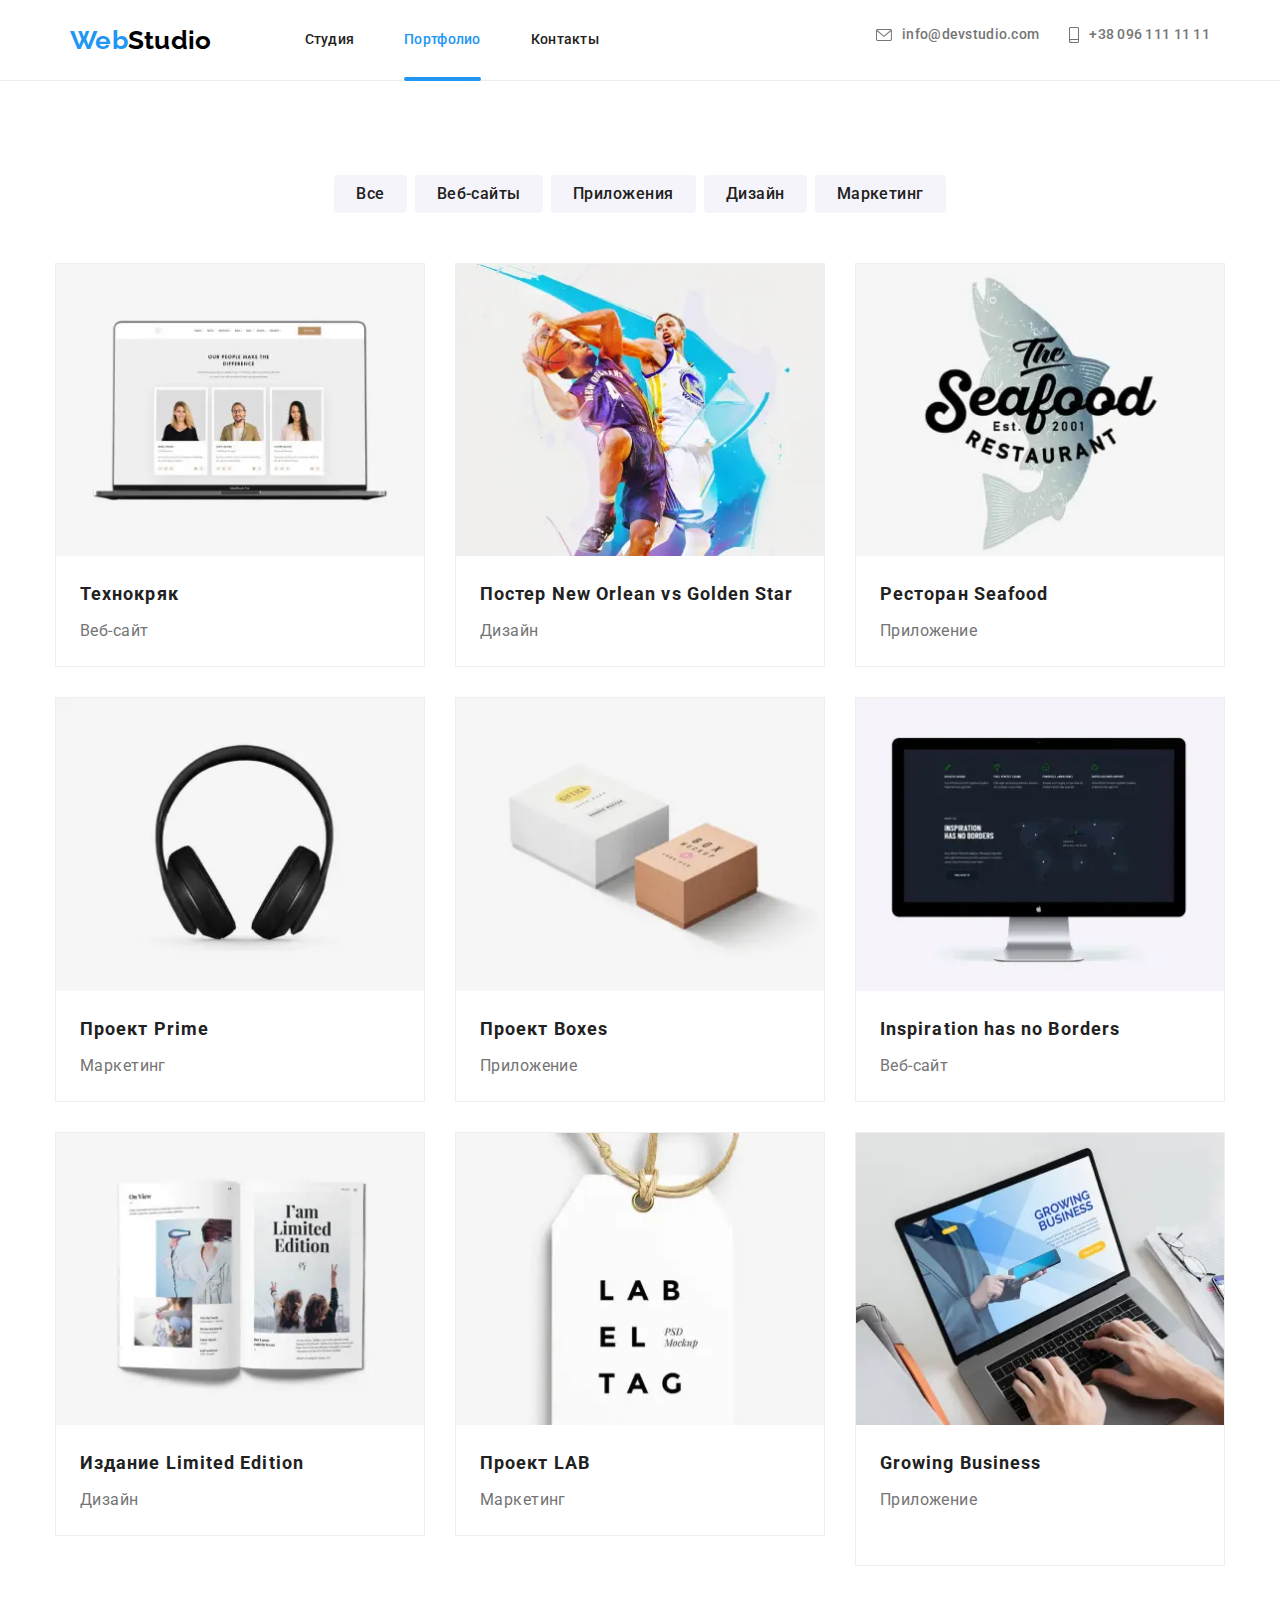
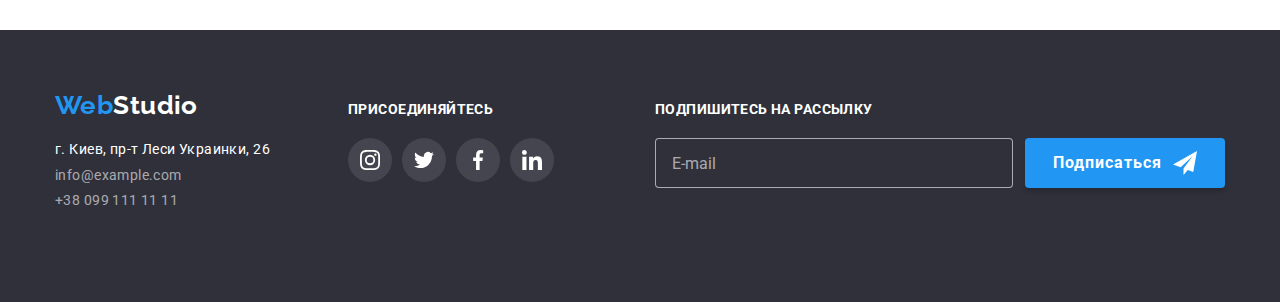
==== commit 74073d4d: "Редактирование портфолио карточек" ====
--- a/portfolio.html
+++ b/portfolio.html
@@ -13,8 +13,8 @@
 <!--Header-->
 <header class="header">
     <div class="container container__header ">
-        
-        <nav class="nav">      
+        <div class="menu-container__mobile">
+            <nav class="nav">      
             <a href="./index.html" class="nav-studio"><span class="nav-web">Web</span>Studio</a>          
             <ul class="nav-site list">
                 
@@ -23,8 +23,8 @@
                   <li class="nav-item"><a href="" class="nav-link">Контакты</a></li>
                 
             </ul>
-        </nav>    
-        <ul class="contact list">
+            </nav>    
+            <ul class="contact list">
             <li class="contact-item">
                 <a href="mailto:info@devstudio.com" class="contact-link mail">                
                     <svg class="contact-mail">
@@ -38,54 +38,54 @@
                         <use href="./images/symbol-defs.svg#icon-smartphone"></use>
                     </svg> 
                     +38 096 111 11 11</a></li>
-        </ul>
-        <button type="button" class="header__menu" aria-expanded="false" aria-controls="menu-container" data-menu-button>
+            </ul>
+            <button type="button" class="header__menu" aria-expanded="false" aria-controls="menu-container" data-menu-button>
             <svg class="header__menu-icon" width="40px" height="40px" aria-label="Переключатель мобильного меню">
                 <use class="icon-close" href="./images/symbol-defs.svg#icon-close"></use>
                 <use class="icon-menu" href="./images/symbol-defs.svg#icon-menu"></use>
                 
             </svg>
             
-        </button>
+            </button>
+
+        </div>
         <div class="menu-container" id="menu-container" data-menu>
+            
             <nav class="menu-container__nav">                            
-                <ul class="menu-container__site list">                       
-                      <li class="menu-container__nav-item actions"><a href="./index.html" class="menu-link current">Студия</a></li>                     
-                      <li class="menu-container__nav-item"><a href="./portfolio.html" class="menu-link">Портфолио</a></li>                
-                      <li class="menu-container__nav-item"><a href="" class="menu-link">Контакты</a></li>                        
-                </ul>
-            </nav>  
+            <ul class="menu-container__site list">                       
+                  <li class="menu-container__nav-item"><a href="./index.html" class="menu-link">Студия</a></li>                     
+                  <li class="menu-container__nav-item"><a href="./portfolio.html" class="menu-link">Портфолио</a></li>                
+                  <li class="menu-container__nav-item"><a href="" class="menu-link">Контакты</a></li>                        
+            </ul>
+            </nav>
+            <div>  
             <ul class="menu-container__contact list">
-                <li class="menu-container__contact-link"><a href="tel:+380961111111" class="menu-tel">+38 096 111 11 11</a></li>
-                <li class="menu-container__contact-link"><a href="mailto:info@devstudio.com" class="menu-mail">info@devstudio.com</a></li>                    
+            <li class="menu-container__contact-link"><a href="tel:+380961111111" class="menu-tel">+38 096 111 11 11</a></li>
+            <li class="menu-container__contact-link"><a href="mailto:info@devstudio.com" class="menu-mail">info@devstudio.com</a></li>                    
             </ul>
             <ul class="menu-container__social list">
-                <li class="menu-container__social-link">
-                    <a href="" class="menu-container__social-text">Instagram</a>
-                    
-                </li>
-                <li class="menu-container__social-link"><span class="menu-container__social-line"></span></li>
-                <li class="menu-container__social-link">
-                    <a href="" class="menu-container__social-text">Twitter</a>
-                    
-                </li>
-                <li class="menu-container__social-link"><span class="menu-container__social-line"></span></li>
-                <li class="menu-container__social-link">
-                    <a href="" class="menu-container__social-text">Facebook</a>
-                    
-                </li>
-                <li class="menu-container__social-link"><span class="menu-container__social-line"></span></li>
-                <li class="menu-container__social-link">
-                    <a href="" class="menu-container__social-text">LinkedIn</a>
-                    
-                </li>
+            <li class="menu-container__social-link">
+                <a href="" class="menu-container__social-text">Instagram</a>
+                
+            </li>
+            <li class="menu-container__social-link"><span class="menu-container__social-line"></span></li>
+            <li class="menu-container__social-link">
+                <a href="" class="menu-container__social-text">Twitter</a>
+                
+            </li>
+            <li class="menu-container__social-link"><span class="menu-container__social-line"></span></li>
+            <li class="menu-container__social-link">
+                <a href="" class="menu-container__social-text">Facebook</a>
+                
+            </li>
+            <li class="menu-container__social-link"><span class="menu-container__social-line"></span></li>
+            <li class="menu-container__social-link">
+                <a href="" class="menu-container__social-text">LinkedIn</a>
+                
+            </li>
             </ul>
-            
-
-
-
+            </div> 
         </div>
-
     </div>
 </header> 
 
@@ -473,7 +473,7 @@
     <!--Footer-->
 
     <footer class="footer">
-        <div class="container__footer">
+        <div class="container container__footer">
                         
                 <div class="footer-link">                                    
                     <a href="./index.html" class="footer-link__studio"><span class="footer-link__web">Web</span>Studio</a>               
--- a/css/main.min.css
+++ b/css/main.min.css
@@ -1,2 +1,2 @@
-.modal,.activity-text-action{top:50%;left:50%;-webkit-transform:translate(-50%, -50%);transform:translate(-50%, -50%)}.agreement-label::after,.form-block .form-name,.form-block .form-tel,.form-block .form-mail{top:50%;-webkit-transform:translateY(-50%);transform:translateY(-50%)}.command-social{display:-webkit-box;display:-ms-flexbox;display:flex;-webkit-box-pack:center;-ms-flex-pack:center;justify-content:center;padding-bottom:30px}.command-social>.command-social__item:not(:last-child){margin-right:10px}.command-social__item{width:44px;height:44px}.command-social__link{display:-webkit-inline-box;display:-ms-inline-flexbox;display:inline-flex;-webkit-box-pack:center;-ms-flex-pack:center;justify-content:center;-webkit-box-align:center;-ms-flex-align:center;align-items:center;width:100%;height:100%;border-radius:50%;fill:#afb1b8;color:currentColor;-webkit-transition:fill 250ms cubic-bezier(0.4, 0, 0.2, 1),background-color 250ms cubic-bezier(0.4, 0, 0.2, 1);transition:fill 250ms cubic-bezier(0.4, 0, 0.2, 1),background-color 250ms cubic-bezier(0.4, 0, 0.2, 1)}.command-social__link:hover,.command-social__link:focus{fill:#fff;background-color:#2196f3}.command-social__icon{width:20px;height:20px}@media screen and (min-width: 768px) and (max-width: 1199px){.footer-form{-webkit-box-pack:center;-ms-flex-pack:center;justify-content:center;margin-left:auto;margin-right:auto}}@media screen and (min-width: 1200px){.form{margin-right:auto;margin-left:auto;display:-webkit-box;display:-ms-flexbox;display:flex;-webkit-box-align:end;-ms-flex-align:end;align-items:flex-end}}.form input{width:100%;height:50px;margin-bottom:20px;padding-left:16px;border:1px solid rgba(255,255,255,0.6);border-radius:4px;background:#2f303a}@media screen and (min-width: 1200px){.form input{margin-right:12px;margin-bottom:0;width:450px}}@media screen and (min-width: 768px){.form input{width:358px}}.form input::-webkit-input-placeholder{font-size:16px;line-height:1.25;color:rgba(255,255,255,0.6)}.form input:-ms-input-placeholder{font-size:16px;line-height:1.25;color:rgba(255,255,255,0.6)}.form input::-ms-input-placeholder{font-size:16px;line-height:1.25;color:rgba(255,255,255,0.6)}.form input::placeholder{font-size:16px;line-height:1.25;color:rgba(255,255,255,0.6)}.form-text__mail{font-size:14px;font-weight:bold;line-height:1.14;color:#fff;margin-bottom:20px}.form-button__mail{display:-webkit-box;display:-ms-flexbox;display:flex;-webkit-box-align:center;-ms-flex-align:center;align-items:center;-webkit-box-pack:justify;-ms-flex-pack:justify;justify-content:space-between;margin-left:auto;margin-right:auto;padding:0 28px;width:200px;height:50px;padding:0 28px;background:#2196f3;-webkit-box-shadow:0px 4px 4px rgba(0,0,0,0.15);box-shadow:0px 4px 4px rgba(0,0,0,0.15);border-radius:4px;border:none;cursor:pointer}.form .form-text{font-weight:bold;font-size:16px;line-height:1.87;letter-spacing:0.06em;color:#fff}.form-footer__input{font-size:16px;line-height:1.25;color:rgba(255,255,255,0.6)}.footer-link{margin-bottom:60px}@media screen and (min-width: 768px){.footer-link{margin-left:auto;margin-right:auto}}@media screen and (min-width: 1200px){.footer-link{margin:0;margin-right:70px}}.footer-link__studio{margin-bottom:20px;font-family:Raleway;font-weight:700;font-size:26px;line-height:1.19;color:#fff}.footer-link__web{color:#2196f3}.footer-link__address{font-style:normal;line-height:1.17;color:#fff;margin-bottom:8px}@media screen and (min-width: 1200px){.footer-link__address{margin-bottom:9px}}.footer-link__mail,.footer-link__tel{line-height:1.17;color:rgba(255,255,255,0.6);-webkit-transition:color 250ms cubic-bezier(0.4, 0, 0.2, 1);transition:color 250ms cubic-bezier(0.4, 0, 0.2, 1)}.footer-link__mail{margin-bottom:8px}@media screen and (min-width: 1200px){.footer-link__mail{margin-bottom:9px}}.footer-link__mail:hover,.footer-link__mail:focus{color:#2196f3}.footer-link__tel:hover,.footer-link__tel:focus{color:#2196f3}.footer-social{display:-webkit-inline-box;display:-ms-inline-flexbox;display:inline-flex;-webkit-box-pack:center;-ms-flex-pack:center;justify-content:center;-webkit-box-align:center;-ms-flex-align:center;align-items:center}.footer-social__link{display:-webkit-inline-box;display:-ms-inline-flexbox;display:inline-flex;-webkit-box-pack:center;-ms-flex-pack:center;justify-content:center;-webkit-box-align:center;-ms-flex-align:center;align-items:center;width:100%;height:100%;background-color:#44454e;border-radius:50%;color:#fff;fill:currentColor;-webkit-transition:background-color 250ms cubic-bezier(0.4, 0, 0.2, 1);transition:background-color 250ms cubic-bezier(0.4, 0, 0.2, 1)}@media screen and (min-width: 1200px){.footer-social__link{margin:0}}.footer-social__link:hover,.footer-social__link:focus{background-color:#2196f3}.footer-social__icon{width:20px;height:20px}.footer-social__item{width:44px;height:44px}.footer{width:100%;padding:60px 15px;background-color:#2f303a}@media screen and (min-width: 1200px){.footer{padding:60px 0px}}.footer-text{color:#fff;font-size:14px;line-height:1.14;margin-bottom:20px}.footer-social>.footer-social__item:not(:last-child){margin-right:10px}.link-social{margin-bottom:60px;margin-left:auto;margin-right:auto}@media screen and (min-width: 1200px){.link-social{margin-right:93px;margin-left:0}}.header{position:relative;width:100%;min-height:60px;background-color:#fff;font-weight:500;line-height:1.14;letter-spacing:0.02em;border-bottom:1px solid #ececec}.header .container{display:-webkit-box;display:-ms-flexbox;display:flex;-webkit-box-align:center;-ms-flex-align:center;align-items:center;-webkit-box-sizing:content-box;box-sizing:content-box}.header__menu{z-index:10;display:block;background-color:transparent;border:none;cursor:pointer;color:#212121;fill:currentColor;padding:0;margin-left:auto;-webkit-transition:color 250ms cubic-bezier(0.4, 0, 0.2, 1);transition:color 250ms cubic-bezier(0.4, 0, 0.2, 1)}@media screen and (min-width: 768px){.header__menu{display:none}}.header__menu:hover,.header__menu:focus{color:#2196f3}.header__menu .icon-close{display:none}.header__menu.is-open .icon-close{display:block}.header__menu.is-open .icon-menu{display:none}.header .menu-container{display:none;position:fixed;top:0;left:0;width:100%;height:100vh;padding:48px 40px;background-color:#fff;-webkit-box-shadow:0px 4px 8px rgba(0,0,0,0.04),0px 2px 4px rgba(0,0,0,0.08),0px 1px 3px rgba(0,0,0,0.16);box-shadow:0px 4px 8px rgba(0,0,0,0.04),0px 2px 4px rgba(0,0,0,0.08),0px 1px 3px rgba(0,0,0,0.16);z-index:3}.header .menu-container.is-open{display:block}.menu-container__site{display:-webkit-box;display:-ms-flexbox;display:flex;-webkit-box-orient:vertical;-webkit-box-direction:normal;-ms-flex-direction:column;flex-direction:column;margin-bottom:302px}.menu-container__site>.menu-container__nav-item:not(:last-child){margin-bottom:32px}.menu-container .menu-link{font-weight:500;font-size:40px;line-height:1.18;letter-spacing:0.02em;color:#212121;-webkit-transition:color 250ms cubic-bezier(0.4, 0, 0.2, 1);transition:color 250ms cubic-bezier(0.4, 0, 0.2, 1)}.menu-container__site .menu-link:hover,.menu-container__site .menu-link:focus{color:#2196f3}.menu-container__contact{margin-bottom:64px}.menu-container .menu-tel{font-weight:500;font-size:34px;line-height:1.18;letter-spacing:0.02em;color:#2196f3;margin-bottom:32px}.menu-container .menu-mail{font-weight:500;font-size:24px;line-height:1.17;letter-spacing:0.02em;color:#757575}.menu-container__social{display:-webkit-box;display:-ms-flexbox;display:flex;-webkit-box-align:baseline;-ms-flex-align:baseline;align-items:baseline}.menu-container__social-text{font-weight:500;font-size:18px;line-height:1.22;letter-spacing:0.02em;color:#2196f3}.menu-container__social-line{border-left:1px solid rgba(33,33,33,0.2);height:22px}.menu-container__social-link:not(:last-child){margin-right:10px}@media screen and (min-width: 768px){.nav{display:-webkit-box;display:-ms-flexbox;display:flex;-webkit-box-align:center;-ms-flex-align:center;align-items:center;margin-right:auto}}@media screen and (min-width: 1200px){.nav{display:-webkit-box;display:-ms-flexbox;display:flex;-webkit-box-align:center;-ms-flex-align:center;align-items:center;margin-right:auto}}.nav .nav-studio{font-family:"Raleway",sans-serif;font-weight:700;font-size:26px;line-height:1.19;color:#000;padding-top:16px;padding-bottom:16px;margin-left:0}@media screen and (min-width: 768px){.nav .nav-studio{margin-right:80px}}@media screen and (min-width: 1200px){.nav .nav-studio{margin-right:93px}}.nav .nav-web{color:#2196f3}.nav .nav-site{display:none}@media screen and (min-width: 768px){.nav .nav-site{display:-webkit-box;display:-ms-flexbox;display:flex}}@media screen and (min-width: 1200px){.nav .nav-site{display:-webkit-box;display:-ms-flexbox;display:flex}}.nav .nav-site>.nav-item:not(:last-child){margin-right:50px}.nav .nav-link{padding-top:32px;padding-bottom:32px;color:#212121;-webkit-transition:color 250ms cubic-bezier(0.4, 0, 0.2, 1);transition:color 250ms cubic-bezier(0.4, 0, 0.2, 1)}.nav .nav-site .nav-link:hover,.nav .nav-site .nav-link:focus{color:#2196f3}.nav .nav-site .nav-link.current{color:#2196f3}.nav .nav-item{position:relative}.nav .actions::before{position:absolute;display:inline-block;content:"";width:100%;height:4px;bottom:-1px;background-color:#2196f3;border-radius:2px}.contact{display:none}@media screen and (min-width: 768px){.contact{display:block}}@media screen and (min-width: 1200px){.contact{display:-webkit-box;display:-ms-flexbox;display:flex}.contact-item:not(:last-child){margin-right:30px}}.contact-item{color:#757575}.contact-link{display:-webkit-box;display:-ms-flexbox;display:flex;-webkit-box-align:center;-ms-flex-align:center;align-items:center;padding-top:0;padding-bottom:0;color:#757575;fill:currentColor;-webkit-transition:color 250ms cubic-bezier(0.4, 0, 0.2, 1);transition:color 250ms cubic-bezier(0.4, 0, 0.2, 1)}.contact .mail{margin-bottom:10px}.contact-link:focus,.contact-link:hover{color:#2196f3}.contact-link>.color-icon{color:#afb1b8}.contact-mail{width:16px;height:12px;margin-right:10px}.contact-tel{width:10px;height:16px;margin-right:10px}.hero{padding:0;background-color:#c4c4c4}.hero-block{width:360px;margin-left:auto;margin-right:auto}@media screen and (min-width: 1200px){.hero-block{width:696px}}.hero-theme{text-align:center;margin-bottom:30px;font-weight:900;font-size:26px;line-height:1.61;letter-spacing:0.06em;color:#fff}@media screen and (min-width: 1200px){.hero-theme{font-size:44px;line-height:1.36}}.hero-button{border-radius:4px;display:block;border:none;cursor:pointer;margin-left:auto;margin-right:auto;padding-top:10px;padding-bottom:10px;padding-right:32px;padding-left:32px;background-color:#2196f3;font-family:inherit;font-size:16px;line-height:1.88;letter-spacing:0.06em;color:#fff}.agreement{position:relative;display:-webkit-box;display:-ms-flexbox;display:flex;-webkit-box-pack:justify;-ms-flex-pack:justify;justify-content:space-between;-webkit-box-align:center;-ms-flex-align:center;align-items:center;margin-bottom:30px}@media screen and (min-width: 1200px){.agreement{margin-left:12px;margin-right:11px}}.agreement-label{font-size:12px;line-height:1.17;color:#757575;margin-left:24px}@media screen and (min-width: 1200px){.agreement-label{font-size:14px;line-height:1.71}}.agreement-link{font-size:12px;line-height:1.17;color:#2196f3;text-decoration-skip-ink:none;text-decoration:underline}@media screen and (min-width: 1200px){.agreement-link{font-size:14px;line-height:1.71}}.agreement-label::after{display:inline-block;content:" ";position:absolute;left:0;width:16px;height:15px;border:2px solid #212121;border-radius:2px;-webkit-transition:background-color 250ms cubic-bezier(0.4, 0, 0.2, 1),border 250ms cubic-bezier(0.4, 0, 0.2, 1),background-image 250ms cubic-bezier(0.4, 0, 0.2, 1),background-size 250ms cubic-bezier(0.4, 0, 0.2, 1),background-origin 250ms cubic-bezier(0.4, 0, 0.2, 1);transition:background-color 250ms cubic-bezier(0.4, 0, 0.2, 1),border 250ms cubic-bezier(0.4, 0, 0.2, 1),background-image 250ms cubic-bezier(0.4, 0, 0.2, 1),background-size 250ms cubic-bezier(0.4, 0, 0.2, 1),background-origin 250ms cubic-bezier(0.4, 0, 0.2, 1)}.agreement-input:checked+.agreement-label::after{background-image:url("../images/icon-check.svg");background-color:#2196f3;border:0px;background-size:contain;background-origin:border-box}.agreement-input:focus+.agreement-label::after{border:2px solid #2196f3;border-radius:2px}.backdrop{position:fixed;top:0;left:0;z-index:11;width:100%;height:100%;background-color:rgba(0,0,0,0.2);-webkit-transition:-webkit-transform 250ms cubic-bezier(0.4, 0, 0.2, 1);transition:-webkit-transform 250ms cubic-bezier(0.4, 0, 0.2, 1);transition:transform 250ms cubic-bezier(0.4, 0, 0.2, 1);transition:transform 250ms cubic-bezier(0.4, 0, 0.2, 1), -webkit-transform 250ms cubic-bezier(0.4, 0, 0.2, 1)}.backdrop.is-hidden{opacity:0;pointer-events:none}.form-block{display:-webkit-box;display:-ms-flexbox;display:flex;-webkit-box-orient:vertical;-webkit-box-direction:normal;-ms-flex-direction:column;flex-direction:column;margin-bottom:10px}.form-block input{outline:none;height:40px;width:100%;border:1px solid rgba(33,33,33,0.2);border-radius:4px}.form-block__lable{font-size:12px;line-height:1.17;letter-spacing:0.01em;margin-bottom:4px;color:#757575}.form-block .form-block__input:focus{border:1px solid #2196f3}.form-block .form-name{position:absolute;width:12px;height:12px;left:15px;-webkit-transition:color 250ms cubic-bezier(0.4, 0, 0.2, 1);transition:color 250ms cubic-bezier(0.4, 0, 0.2, 1);margin:0}.form-block__input{position:relative;fill:currentColor;color:#212121}.form-block .form-input{padding-left:40px;-webkit-transition:border 250ms cubic-bezier(0.4, 0, 0.2, 1);transition:border 250ms cubic-bezier(0.4, 0, 0.2, 1)}.form-block .form-tel{position:absolute;width:13px;height:13px;left:15px;-webkit-transition:color 250ms cubic-bezier(0.4, 0, 0.2, 1);transition:color 250ms cubic-bezier(0.4, 0, 0.2, 1)}.form-block .form-mail{position:absolute;width:15px;height:12px;left:15px;-webkit-transition:color 250ms cubic-bezier(0.4, 0, 0.2, 1);transition:color 250ms cubic-bezier(0.4, 0, 0.2, 1)}.form-block .form-input:focus ~ .form-name,.form-block .form-input:focus ~ .form-tel,.form-block .form-input:focus ~ .form-mail{color:#2196f3}.button-form{display:-webkit-box;display:-ms-flexbox;display:flex;-webkit-box-pack:center;-ms-flex-pack:center;justify-content:center}.button-form__send{width:200px;height:50px;background:#188ce8;-webkit-box-shadow:0px 4px 4px rgba(0,0,0,0.15);box-shadow:0px 4px 4px rgba(0,0,0,0.15);border-radius:4px;border:none;cursor:pointer;font-weight:bold;font-size:16px;line-height:1.87;letter-spacing:0.06em;color:#fff}.comment{display:-webkit-box;display:-ms-flexbox;display:flex;-webkit-box-orient:vertical;-webkit-box-direction:normal;-ms-flex-direction:column;flex-direction:column}.comment-lable{font-size:12px;line-height:1.17;letter-spacing:0.01em;margin-bottom:4px;color:#757575}.comment-textarea::-webkit-input-placeholder{font-size:14px;line-height:1.14;letter-spacing:0.01em;color:rgba(117,117,117,0.5)}.comment-textarea:-ms-input-placeholder{font-size:14px;line-height:1.14;letter-spacing:0.01em;color:rgba(117,117,117,0.5)}.comment-textarea::-ms-input-placeholder{font-size:14px;line-height:1.14;letter-spacing:0.01em;color:rgba(117,117,117,0.5)}.comment-textarea::placeholder{font-size:14px;line-height:1.14;letter-spacing:0.01em;color:rgba(117,117,117,0.5)}.comment-textarea{resize:none;width:100%;height:120px;outline:none;border:1px solid rgba(33,33,33,0.2);border-radius:4px;padding-top:12px;padding-bottom:12px;padding-left:16px;padding-right:16px;margin-bottom:20px}.modal{position:absolute;padding:40px;width:450px;height:609px;background:#ffffff;-webkit-box-shadow:0px 1px 3px rgba(0,0,0,0.12),0px 1px 1px rgba(0,0,0,0.14),0px 2px 1px rgba(0,0,0,0.2);box-shadow:0px 1px 3px rgba(0,0,0,0.12),0px 1px 1px rgba(0,0,0,0.14),0px 2px 1px rgba(0,0,0,0.2);border-radius:4px;-webkit-transition:-webkit-transform 250ms cubic-bezier(0.4, 0, 0.2, 1);transition:-webkit-transform 250ms cubic-bezier(0.4, 0, 0.2, 1);transition:transform 250ms cubic-bezier(0.4, 0, 0.2, 1);transition:transform 250ms cubic-bezier(0.4, 0, 0.2, 1), -webkit-transform 250ms cubic-bezier(0.4, 0, 0.2, 1)}@media screen and (min-width: 1200px){.modal{min-width:528px;min-height:581px}}.modal-button{position:absolute;top:0;right:0;top:8px;right:8px;padding:6px;width:30px;height:30px;background-color:#fff;border:1px solid rgba(0,0,0,0.1);border-radius:50%;outline:transparent;-webkit-transition:color 250ms cubic-bezier(0.4, 0, 0.2, 1);transition:color 250ms cubic-bezier(0.4, 0, 0.2, 1)}.modal .modal-button:focus{color:#2196f3}.modal-form__text{margin-bottom:12px;font-weight:bold;font-size:20px;line-height:1.5;color:#212121;text-align:center}@media screen and (min-width: 1200px){.modal-form__text{font-size:20px;line-height:1.15}}.activity{display:-webkit-box;display:-ms-flexbox;display:flex;-ms-flex-wrap:wrap;flex-wrap:wrap}@media screen and (min-width: 768px){.activity{margin-bottom:-30px;margin-left:-15px;margin-right:-15px}}.activity-types .activity-works__link:hover,.activity-types .activity-works__link:focus{-webkit-box-shadow:0px 1px 1px rgba(0,0,0,0.12),0px 4px 4px rgba(0,0,0,0.06),1px 4px 6px rgba(0,0,0,0.16);box-shadow:0px 1px 1px rgba(0,0,0,0.12),0px 4px 4px rgba(0,0,0,0.06),1px 4px 6px rgba(0,0,0,0.16)}.activity-types:not(:last-child){margin-bottom:30px}@media screen and (min-width: 768px){.activity-types{display:-webkit-box;display:-ms-flexbox;display:flex;-ms-flex-wrap:wrap;flex-wrap:wrap}}@media screen and (min-width: 768px){.activity-types{display:inline-block;-ms-flex-preferred-size:calc((100% - 2 * 30px) / 2);flex-basis:calc((100% - 2 * 30px) / 2);margin-left:15px;margin-right:15px}}@media screen and (min-width: 1200px){.activity-types{-ms-flex-preferred-size:calc((100% - 6 * 15px) / 3);flex-basis:calc((100% - 6 * 15px) / 3)}}.activity-types{width:100%;border:1px solid #eee}.activity-works__link{-webkit-transition:-webkit-box-shadow 250ms cubic-bezier(0.4, 0, 0.2, 1);transition:-webkit-box-shadow 250ms cubic-bezier(0.4, 0, 0.2, 1);transition:box-shadow 250ms cubic-bezier(0.4, 0, 0.2, 1);transition:box-shadow 250ms cubic-bezier(0.4, 0, 0.2, 1), -webkit-box-shadow 250ms cubic-bezier(0.4, 0, 0.2, 1)}.activity-block__work{padding-top:20px;padding-bottom:20px;padding-right:24px;padding-left:24px}.activity-img{display:block;width:100%;height:auto}.activity-example{font-weight:700;font-size:18px;line-height:2;letter-spacing:0.06em;color:#212121;margin-bottom:4px}.activity-directions{font-size:16px;line-height:1.875;color:#757575}.activity-produkt{position:relative;overflow:hidden}.activity-text-action{position:absolute;width:100%;padding-left:24px;padding-right:24px;font-size:18px;line-height:1.56;color:#ffffff}@media screen and (min-width: 1200px){.activity-text-action{padding-left:0;padding-right:0;width:322px;height:168px}}.activity-produkt__actions{display:-webkit-box;display:-ms-flexbox;display:flex;position:absolute;width:100%;height:100%;top:0;left:0;-webkit-transform:translateY(101%);transform:translateY(101%);-webkit-transition:250ms ease;transition:250ms ease;-webkit-transition-timing-function:cubic-bezier(0.4, 0, 0.2, 1);transition-timing-function:cubic-bezier(0.4, 0, 0.2, 1);background-color:rgba(33,150,243,0.9)}.activity-works__link:hover .activity-produkt__actions,.activity-works__link:focus .activity-produkt__actions{-webkit-transform:translatey(0);transform:translatey(0)}.filter{padding-top:94px;padding-bottom:94px}.filter-work>.filter-link:not(:last-child){margin-right:8px}@media screen and (min-width: 768px){.filter-work>.filter-link:not(:last-child){margin-right:8px}}.filter-link{margin-bottom:15px}@media screen and (min-width: 768px){.filter-link{margin-bottom:0px}}.filter-work{display:-webkit-box;display:-ms-flexbox;display:flex;-ms-flex-wrap:wrap;flex-wrap:wrap;margin-bottom:25px;-webkit-box-pack:start;-ms-flex-pack:start;justify-content:flex-start}@media screen and (min-width: 768px){.filter-work{display:-webkit-box;display:-ms-flexbox;display:flex;margin-bottom:30px;-webkit-box-pack:center;-ms-flex-pack:center;justify-content:center}}@media screen and (min-width: 1200px){.filter-work{display:-webkit-box;display:-ms-flexbox;display:flex;margin-bottom:50px;-webkit-box-pack:center;-ms-flex-pack:center;justify-content:center}}.filter-button{padding-top:6px;padding-right:22px;padding-bottom:6px;padding-left:22px;border:none;cursor:pointer;border-radius:4px;background-color:#f5f4fa;font-family:inherit;font-weight:500;font-size:16px;line-height:1.63;letter-spacing:0.03em;color:#212121;-webkit-transition:color 250ms cubic-bezier(0.4, 0, 0.2, 1),background-color 250ms cubic-bezier(0.4, 0, 0.2, 1),-webkit-box-shadow 250ms cubic-bezier(0.4, 0, 0.2, 1);transition:color 250ms cubic-bezier(0.4, 0, 0.2, 1),background-color 250ms cubic-bezier(0.4, 0, 0.2, 1),-webkit-box-shadow 250ms cubic-bezier(0.4, 0, 0.2, 1);transition:color 250ms cubic-bezier(0.4, 0, 0.2, 1),background-color 250ms cubic-bezier(0.4, 0, 0.2, 1),box-shadow 250ms cubic-bezier(0.4, 0, 0.2, 1);transition:color 250ms cubic-bezier(0.4, 0, 0.2, 1),background-color 250ms cubic-bezier(0.4, 0, 0.2, 1),box-shadow 250ms cubic-bezier(0.4, 0, 0.2, 1),-webkit-box-shadow 250ms cubic-bezier(0.4, 0, 0.2, 1)}.filter-work .filter-button:hover,.filter-work .filter-button:focus{background-color:#2196f3;color:#fff;-webkit-box-shadow:0px 3px 1px rgba(0,0,0,0.1),0px 1px 2px rgba(0,0,0,0.08),0px 2px 2px rgba(0,0,0,0.12);box-shadow:0px 3px 1px rgba(0,0,0,0.1),0px 1px 2px rgba(0,0,0,0.08),0px 2px 2px rgba(0,0,0,0.12)}.section-advantages{padding-top:94px}@media screen and (max-width: 767px){.section-advantages__list>.section-advantages__link:not(:last-child){margin-bottom:30px}}@media screen and (min-width: 768px){.section-advantages__list{display:-webkit-box;display:-ms-flexbox;display:flex;-ms-flex-wrap:wrap;flex-wrap:wrap;margin:-15px}}@media screen and (min-width: 768px){.section-advantages__link{-ms-flex-preferred-size:calc((100% - 2 * 30px) / 2);flex-basis:calc((100% - 2 * 30px) / 2);margin:15px}}@media screen and (min-width: 1200px){.section-advantages__link{-ms-flex-preferred-size:calc((100% - 8 * 15px) / 4);flex-basis:calc((100% - 8 * 15px) / 4);margin:15px}}.section-advantages__bg{display:-webkit-box;display:-ms-flexbox;display:flex;height:120px;-webkit-box-pack:center;-ms-flex-pack:center;justify-content:center;-webkit-box-align:center;-ms-flex-align:center;align-items:center;margin-bottom:30px;border-radius:4px;background-color:#f5f4fa}.section-advantages__icon{width:70px;height:70px}.section-advantages__name{margin-bottom:10px;font-weight:700;line-height:1.14;color:#212121}.section-advantages__description{line-height:1.71;color:#757575}.section-client__list{display:-webkit-box;display:-ms-flexbox;display:flex;-ms-flex-wrap:wrap;flex-wrap:wrap;margin:-15px}.section-client__link{display:-webkit-box;display:-ms-flexbox;display:flex;-webkit-box-pack:center;-ms-flex-pack:center;justify-content:center;-webkit-box-align:center;-ms-flex-align:center;align-items:center;width:100%;height:100%;border:1px solid #afb1b8;border-radius:4px;color:#afb1b8;fill:currentColor;-webkit-transition:250ms cubic-bezier(0.4, 0, 0.2, 1),border 250ms cubic-bezier(0.4, 0, 0.2, 1),fill 250ms cubic-bezier(0.4, 0, 0.2, 1);transition:250ms cubic-bezier(0.4, 0, 0.2, 1),border 250ms cubic-bezier(0.4, 0, 0.2, 1),fill 250ms cubic-bezier(0.4, 0, 0.2, 1)}.section-client__item{-ms-flex-preferred-size:calc((100% - 2 * 30px) / 2);flex-basis:calc((100% - 2 * 30px) / 2);margin:15px;height:90px}@media screen and (min-width: 768px){.section-client__item{-ms-flex-preferred-size:calc((100% - 6 * 15px) / 3);flex-basis:calc((100% - 6 * 15px) / 3);margin:15px}}@media screen and (min-width: 1200px){.section-client__item{-ms-flex-preferred-size:calc((100% - 12 * 15px) / 6);flex-basis:calc((100% - 12 * 15px) / 6);margin:15px}}.section-client__yaco{width:44px;height:49px}.section-client__tagline{width:40px;height:52px}.section-client__company{width:41px;height:43px}.section-client__foster{width:80px;height:42px}.section-client__brand{width:59px;height:47px}.section-client__tag{width:88px;height:45px}.section-client__link:hover,.section-client__link:focus{border:1px solid #2196f3;color:#2196f3}.section-command{background-color:#f5f4fa;width:100%}.section-command__block{background-color:#fff;-webkit-box-shadow:0px 1px 3px rgba(0,0,0,0.12),0px 1px 1px rgba(0,0,0,0.14),0px 2px 1px rgba(0,0,0,0.2);box-shadow:0px 1px 3px rgba(0,0,0,0.12),0px 1px 1px rgba(0,0,0,0.14),0px 2px 1px rgba(0,0,0,0.2)}@media screen and (max-width: 767px){.section-command__title>.section-command__block:not(:last-child){margin-bottom:30px}}@media screen and (min-width: 768px){.section-command__title{display:-webkit-box;display:-ms-flexbox;display:flex;-ms-flex-wrap:wrap;flex-wrap:wrap;margin:-15px}}@media screen and (min-width: 768px){.section-command__block{-ms-flex-preferred-size:calc((100% - 2 * 30px) / 2);flex-basis:calc((100% - 2 * 30px) / 2);margin:15px}}@media screen and (min-width: 1200px){.section-command__block{-ms-flex-preferred-size:calc((100% - 8 * 15px) / 4);flex-basis:calc((100% - 8 * 15px) / 4);margin:15px}}.section-command__img{display:block;width:100%;height:auto}.section-command__employee{padding-top:30px;padding-bottom:30px}.section-command__name{margin-bottom:10px;text-align:center;font-weight:500;font-size:16px;line-height:1.19;color:#212121}.section-command__specialty{text-align:center;font-weight:400;font-size:16px;line-height:1.19;color:#757575}.section-work{display:none}@media screen and (min-width: 1200px){.section-work{display:-webkit-box;display:-ms-flexbox;display:flex}.section-work__list{display:-webkit-box;display:-ms-flexbox;display:flex}.section-work__img{display:block;width:100%;height:auto}.section-work__list>.section-work__lable:not(:last-child){margin-right:30px}.section-work__lable{position:relative;width:370px}.section-work__name{position:absolute;top:50%;left:50%;-webkit-transform:translate(-50%, -50%);transform:translate(-50%, -50%);color:#fff;line-height:1.14;font-weight:bold;white-space:nowrap}.section-work__fon{content:"";position:absolute;width:100%;height:70px;bottom:0;left:0;background-color:rgba(47,48,58,0.8)}}body{font-family:"Roboto",sans-serif;font-weight:400;font-size:14px;letter-spacing:0.03em}.section{width:100%}.container{margin-left:auto;margin-right:auto;padding-right:15px;padding-left:15px}@media screen and (min-width: 768px){.container{width:738px}}@media screen and (min-width: 1200px){.container{width:1200px}}.container__header{margin-left:auto;margin-right:auto}@media screen and (min-width: 768px){.container__header{width:738px}}@media screen and (min-width: 1200px){.container__header{width:1170px}}.container__footer{margin-left:auto;margin-right:auto;text-align:center}@media screen and (min-width: 768px){.container__footer{display:-webkit-box;display:-ms-flexbox;display:flex;-ms-flex-wrap:wrap;flex-wrap:wrap;-webkit-box-align:baseline;-ms-flex-align:baseline;align-items:baseline}}@media screen and (min-width: 1200px){.container__footer{text-align:start;display:-webkit-box;display:-ms-flexbox;display:flex;-webkit-box-align:baseline;-ms-flex-align:baseline;align-items:baseline;-webkit-box-pack:justify;-ms-flex-pack:justify;justify-content:space-between;width:1200px;padding-left:15px;padding-right:15px}}.list{list-style:none}a{display:block;text-decoration:none}ul{margin-top:0;margin-bottom:0;padding-left:0}h1,h2,h3,p{margin-top:0;margin-bottom:0}.overlay{display:-webkit-box;display:-ms-flexbox;display:flex;-webkit-box-align:center;-ms-flex-align:center;align-items:center;-webkit-box-pack:center;-ms-flex-pack:center;justify-content:center;max-width:100%;height:400px;margin:0 auto;background-repeat:no-repeat;background-position:center;background-size:cover;background-image:-webkit-gradient(linear, left top, right top, from(rgba(47,48,58,0.4)), to(rgba(47,48,58,0.4))),url("../images/hero/hero.jpg");background-image:linear-gradient(to right, rgba(47,48,58,0.4), rgba(47,48,58,0.4)),url("../images/hero/hero.jpg")}@media screen and (-webkit-min-device-pixel-ratio: 2), screen and (min-resolution: 2dppx){.overlay{background-image:url("../images/hero/hero@2x.jpg")}}@media screen and (min-width: 768px){.overlay{background-image:url("../images/hero/Hero-tablet.jpg")}}@media screen and (min-width: 768px) and (-webkit-min-device-pixel-ratio: 2), screen and (min-width: 768px) and (min-resolution: 2dppx){.overlay{background-image:url("../images/hero/Hero-tablet@2x.jpg")}}@media screen and (min-width: 1200px){.overlay{max-width:1600px;height:600px;background-image:url("../images/hero/Hero-desktop.jpg")}}@media screen and (min-width: 1200px) and (-webkit-min-device-pixel-ratio: 2), screen and (min-width: 1200px) and (min-resolution: 2dppx){.overlay{background-image:url("../images/hero/Hero-desktop@2x.jpg")}}.section-work,.section-command,.section-client{padding-top:60px;padding-bottom:60px}@media screen and (min-width: 1200px){.section-work,.section-command,.section-client{padding-top:94px;padding-bottom:94px}}.section-work__text,.section-command__text,.section-client__text{margin-bottom:50px;text-align:center;font-weight:700;font-size:36px;line-height:1.67;color:#212121}.visually-heeden{position:absolute;clip:rect(0 0 0 0);width:1px;height:1px;margin:-1px}.agreement-input{position:absolute;clip:rect(0 0 0 0);width:1px;height:1px;margin:-1px;border:0;padding:0;overflow:hidden}
+.activity-text-action{top:50%;left:50%;-webkit-transform:translate(-50%, -50%);transform:translate(-50%, -50%)}.agreement-label::after,.form-block .form-name,.form-block .form-tel,.form-block .form-mail{top:50%;-webkit-transform:translateY(-50%);transform:translateY(-50%)}.command-social{display:-webkit-box;display:-ms-flexbox;display:flex;-webkit-box-pack:center;-ms-flex-pack:center;justify-content:center;padding-bottom:30px}.command-social>.command-social__item:not(:last-child){margin-right:10px}.command-social__item{width:44px;height:44px}.command-social__link{display:-webkit-inline-box;display:-ms-inline-flexbox;display:inline-flex;-webkit-box-pack:center;-ms-flex-pack:center;justify-content:center;-webkit-box-align:center;-ms-flex-align:center;align-items:center;width:100%;height:100%;border-radius:50%;fill:#afb1b8;color:currentColor;-webkit-transition:fill 250ms cubic-bezier(0.4, 0, 0.2, 1),background-color 250ms cubic-bezier(0.4, 0, 0.2, 1);transition:fill 250ms cubic-bezier(0.4, 0, 0.2, 1),background-color 250ms cubic-bezier(0.4, 0, 0.2, 1)}.command-social__link:hover,.command-social__link:focus{fill:#fff;background-color:#2196f3}.command-social__icon{width:20px;height:20px}@media screen and (min-width: 768px) and (max-width: 1199px){.footer-form{-webkit-box-pack:center;-ms-flex-pack:center;justify-content:center;margin-left:auto;margin-right:auto}}@media screen and (min-width: 1200px){.form{margin-right:auto;margin-left:auto;display:-webkit-box;display:-ms-flexbox;display:flex;-webkit-box-align:end;-ms-flex-align:end;align-items:flex-end}}.form input{width:100%;height:50px;margin-bottom:20px;padding-left:16px;border:1px solid rgba(255,255,255,0.6);border-radius:4px;background:#2f303a}@media screen and (min-width: 1200px){.form input{margin-right:12px;margin-bottom:0;width:450px}}@media screen and (min-width: 768px){.form input{width:358px}}.form input::-webkit-input-placeholder{font-size:16px;line-height:1.25;color:rgba(255,255,255,0.6)}.form input:-ms-input-placeholder{font-size:16px;line-height:1.25;color:rgba(255,255,255,0.6)}.form input::-ms-input-placeholder{font-size:16px;line-height:1.25;color:rgba(255,255,255,0.6)}.form input::placeholder{font-size:16px;line-height:1.25;color:rgba(255,255,255,0.6)}.form-text__mail{font-size:14px;font-weight:bold;line-height:1.14;color:#fff;margin-bottom:20px}.form-button__mail{display:-webkit-box;display:-ms-flexbox;display:flex;-webkit-box-align:center;-ms-flex-align:center;align-items:center;-webkit-box-pack:justify;-ms-flex-pack:justify;justify-content:space-between;margin-left:auto;margin-right:auto;padding:0 28px;width:200px;height:50px;padding:0 28px;background:#2196f3;-webkit-box-shadow:0px 4px 4px rgba(0,0,0,0.15);box-shadow:0px 4px 4px rgba(0,0,0,0.15);border-radius:4px;border:none;cursor:pointer}.form .form-text{font-weight:bold;font-size:16px;line-height:1.87;letter-spacing:0.06em;color:#fff}.form-footer__input{font-size:16px;line-height:1.25;color:rgba(255,255,255,0.6)}.footer-link{margin-bottom:60px}@media screen and (min-width: 768px){.footer-link{margin-left:auto;margin-right:auto}}@media screen and (min-width: 1200px){.footer-link{margin:0;margin-right:70px}}.footer-link__studio{margin-bottom:20px;font-family:Raleway;font-weight:700;font-size:26px;line-height:1.19;color:#fff}.footer-link__web{color:#2196f3}.footer-link__address{font-style:normal;line-height:1.17;color:#fff;margin-bottom:8px}@media screen and (min-width: 1200px){.footer-link__address{margin-bottom:9px}}.footer-link__mail,.footer-link__tel{line-height:1.17;color:rgba(255,255,255,0.6);-webkit-transition:color 250ms cubic-bezier(0.4, 0, 0.2, 1);transition:color 250ms cubic-bezier(0.4, 0, 0.2, 1)}.footer-link__mail{margin-bottom:8px}@media screen and (min-width: 1200px){.footer-link__mail{margin-bottom:9px}}.footer-link__mail:hover,.footer-link__mail:focus{color:#2196f3}.footer-link__tel:hover,.footer-link__tel:focus{color:#2196f3}.footer-social{display:-webkit-inline-box;display:-ms-inline-flexbox;display:inline-flex;-webkit-box-pack:center;-ms-flex-pack:center;justify-content:center;-webkit-box-align:center;-ms-flex-align:center;align-items:center}.footer-social__link{display:-webkit-inline-box;display:-ms-inline-flexbox;display:inline-flex;-webkit-box-pack:center;-ms-flex-pack:center;justify-content:center;-webkit-box-align:center;-ms-flex-align:center;align-items:center;width:100%;height:100%;background-color:#44454e;border-radius:50%;color:#fff;fill:currentColor;-webkit-transition:background-color 250ms cubic-bezier(0.4, 0, 0.2, 1);transition:background-color 250ms cubic-bezier(0.4, 0, 0.2, 1)}@media screen and (min-width: 1200px){.footer-social__link{margin:0}}.footer-social__link:hover,.footer-social__link:focus{background-color:#2196f3}.footer-social__icon{width:20px;height:20px}.footer-social__item{width:44px;height:44px}.footer{width:100%;padding:60px 0;background-color:#2f303a}@media screen and (min-width: 1200px){.footer{padding:60px 0px}}.footer-text{color:#fff;font-size:14px;line-height:1.14;margin-bottom:20px}.footer-social>.footer-social__item:not(:last-child){margin-right:10px}.link-social{margin-bottom:60px;margin-left:auto;margin-right:auto}@media screen and (min-width: 1200px){.link-social{margin-right:93px;margin-left:0}}.header{width:100%;min-height:60px;background-color:#fff;font-weight:500;line-height:1.14;letter-spacing:0.02em;border-bottom:1px solid #ececec}.header__menu{z-index:10;display:block;background-color:transparent;border:none;cursor:pointer;color:#212121;fill:currentColor;padding:0;position:absolute;right:10px;-webkit-transition:color 250ms cubic-bezier(0.4, 0, 0.2, 1);transition:color 250ms cubic-bezier(0.4, 0, 0.2, 1)}@media screen and (min-width: 768px){.header__menu{display:none}}.header__menu:hover,.header__menu:focus{color:#2196f3}.header__menu .icon-close{display:none}.header__menu.is-open .icon-close{display:block}.header__menu.is-open .icon-menu{display:none}.header .menu-container{display:none;position:fixed;top:0;left:0;width:100%;height:100vh;padding:48px 40px;background-color:#fff;-webkit-box-shadow:0px 4px 8px rgba(0,0,0,0.04),0px 2px 4px rgba(0,0,0,0.08),0px 1px 3px rgba(0,0,0,0.16);box-shadow:0px 4px 8px rgba(0,0,0,0.04),0px 2px 4px rgba(0,0,0,0.08),0px 1px 3px rgba(0,0,0,0.16);z-index:3}.header .menu-container.is-open{display:-webkit-box;display:-ms-flexbox;display:flex;-webkit-box-orient:vertical;-webkit-box-direction:normal;-ms-flex-direction:column;flex-direction:column;-webkit-box-pack:justify;-ms-flex-pack:justify;justify-content:space-between}.header .menu-container__mobile{position:relative;display:-webkit-box;display:-ms-flexbox;display:flex;-webkit-box-pack:justify;-ms-flex-pack:justify;justify-content:space-between;-webkit-box-align:center;-ms-flex-align:center;align-items:center}.menu-container__nav{margin-right:auto;margin-left:auto;width:480px}.menu-container__site>.menu-container__nav-item:not(:last-child){margin-bottom:32px}.menu-container .menu-link{font-weight:500;font-size:40px;line-height:1.18;letter-spacing:0.02em;color:#212121;-webkit-transition:color 250ms cubic-bezier(0.4, 0, 0.2, 1);transition:color 250ms cubic-bezier(0.4, 0, 0.2, 1)}.menu-container__site .menu-link:hover,.menu-container__site .menu-link:focus{color:#2196f3}.menu-container__contact,.menu-container__social{margin-bottom:64px;margin-left:auto;margin-right:auto;width:480px}.menu-container .menu-tel{font-weight:500;font-size:34px;line-height:1.18;letter-spacing:0.02em;color:#2196f3;margin-bottom:32px}.menu-container .menu-mail{font-weight:500;font-size:24px;line-height:1.17;letter-spacing:0.02em;color:#757575}.menu-container__social{display:-webkit-box;display:-ms-flexbox;display:flex;-webkit-box-align:baseline;-ms-flex-align:baseline;align-items:baseline;-ms-flex-wrap:wrap;flex-wrap:wrap}.menu-container__social-text{font-weight:500;font-size:18px;line-height:1.22;letter-spacing:0.02em;color:#2196f3}.menu-container__social-line{border-left:1px solid rgba(33,33,33,0.2);height:22px}.menu-container__social-link:not(:last-child){margin-right:10px}@media screen and (min-width: 768px){.nav{display:-webkit-box;display:-ms-flexbox;display:flex;-webkit-box-align:center;-ms-flex-align:center;align-items:center;margin-right:auto}}@media screen and (min-width: 1200px){.nav{display:-webkit-box;display:-ms-flexbox;display:flex;-webkit-box-align:center;-ms-flex-align:center;align-items:center;margin-right:auto}}.nav .nav-studio{font-family:"Raleway",sans-serif;font-weight:700;font-size:26px;line-height:1.19;color:#000;padding-top:16px;padding-bottom:16px;margin-left:0}@media screen and (min-width: 768px){.nav .nav-studio{margin-right:80px}}@media screen and (min-width: 1200px){.nav .nav-studio{margin-right:93px}}.nav .nav-web{color:#2196f3}.nav .nav-site{display:none}@media screen and (min-width: 768px){.nav .nav-site{display:-webkit-box;display:-ms-flexbox;display:flex}}@media screen and (min-width: 1200px){.nav .nav-site{display:-webkit-box;display:-ms-flexbox;display:flex}}.nav .nav-site>.nav-item:not(:last-child){margin-right:50px}.nav .nav-link{padding-top:32px;padding-bottom:32px;color:#212121;-webkit-transition:color 250ms cubic-bezier(0.4, 0, 0.2, 1);transition:color 250ms cubic-bezier(0.4, 0, 0.2, 1)}.nav .nav-site .nav-link:hover,.nav .nav-site .nav-link:focus{color:#2196f3}.nav .nav-site .nav-link.current{color:#2196f3}.nav .nav-item{position:relative}.nav .actions::before{position:absolute;display:inline-block;content:"";width:100%;height:4px;bottom:-1px;background-color:#2196f3;border-radius:2px}.contact{display:none}@media screen and (min-width: 768px){.contact{display:block}}@media screen and (min-width: 1200px){.contact{display:-webkit-box;display:-ms-flexbox;display:flex}.contact-item:not(:last-child){margin-right:30px}}.contact-item{color:#757575}.contact-link{display:-webkit-box;display:-ms-flexbox;display:flex;-webkit-box-align:center;-ms-flex-align:center;align-items:center;padding-top:0;padding-bottom:0;color:#757575;fill:currentColor;-webkit-transition:color 250ms cubic-bezier(0.4, 0, 0.2, 1);transition:color 250ms cubic-bezier(0.4, 0, 0.2, 1)}.contact .mail{margin-bottom:10px}.contact-link:focus,.contact-link:hover{color:#2196f3}.contact-link>.color-icon{color:#afb1b8}.contact-mail{width:16px;height:12px;margin-right:10px}.contact-tel{width:10px;height:16px;margin-right:10px}.hero{padding:0;background-color:#c4c4c4}.hero-block{width:360px;margin-left:auto;margin-right:auto}@media screen and (min-width: 1200px){.hero-block{width:696px}}.hero-theme{text-align:center;margin-bottom:30px;font-weight:900;font-size:26px;line-height:1.61;letter-spacing:0.06em;color:#fff}@media screen and (min-width: 1200px){.hero-theme{font-size:44px;line-height:1.36}}.hero-button{border-radius:4px;display:block;border:none;cursor:pointer;margin-left:auto;margin-right:auto;padding-top:10px;padding-bottom:10px;padding-right:32px;padding-left:32px;background-color:#2196f3;font-family:inherit;font-size:16px;line-height:1.88;letter-spacing:0.06em;color:#fff}.agreement{position:relative;display:-webkit-box;display:-ms-flexbox;display:flex;-webkit-box-pack:justify;-ms-flex-pack:justify;justify-content:space-between;-webkit-box-align:center;-ms-flex-align:center;align-items:center;margin-bottom:30px}@media screen and (min-width: 1200px){.agreement{margin-left:12px;margin-right:11px}}.agreement-label{font-size:12px;line-height:1.17;color:#757575;margin-left:24px}@media screen and (min-width: 1200px){.agreement-label{font-size:14px;line-height:1.71}}.agreement-link{font-size:12px;line-height:1.17;color:#2196f3;text-decoration-skip-ink:none;text-decoration:underline}@media screen and (min-width: 1200px){.agreement-link{font-size:14px;line-height:1.71}}.agreement-label::after{display:inline-block;content:" ";position:absolute;left:0;width:16px;height:15px;border:2px solid #212121;border-radius:2px;-webkit-transition:background-color 250ms cubic-bezier(0.4, 0, 0.2, 1),border 250ms cubic-bezier(0.4, 0, 0.2, 1),background-image 250ms cubic-bezier(0.4, 0, 0.2, 1),background-size 250ms cubic-bezier(0.4, 0, 0.2, 1),background-origin 250ms cubic-bezier(0.4, 0, 0.2, 1);transition:background-color 250ms cubic-bezier(0.4, 0, 0.2, 1),border 250ms cubic-bezier(0.4, 0, 0.2, 1),background-image 250ms cubic-bezier(0.4, 0, 0.2, 1),background-size 250ms cubic-bezier(0.4, 0, 0.2, 1),background-origin 250ms cubic-bezier(0.4, 0, 0.2, 1)}.agreement-input:checked+.agreement-label::after{background-image:url("../images/icon-check.svg");background-color:#2196f3;border:0px;background-size:contain;background-origin:border-box}.agreement-input:focus+.agreement-label::after{border:2px solid #2196f3;border-radius:2px}.backdrop{position:fixed;top:0px;left:0px;width:100%;height:100%;padding:93px 15px;overflow-y:scroll;opacity:1;z-index:15;background-color:rgba(0,0,0,0.2);-webkit-transition:-webkit-transform 250ms cubic-bezier(0.4, 0, 0.2, 1);transition:-webkit-transform 250ms cubic-bezier(0.4, 0, 0.2, 1);transition:transform 250ms cubic-bezier(0.4, 0, 0.2, 1);transition:transform 250ms cubic-bezier(0.4, 0, 0.2, 1), -webkit-transform 250ms cubic-bezier(0.4, 0, 0.2, 1)}.backdrop.is-hidden{opacity:0;pointer-events:none}.form-block{display:-webkit-box;display:-ms-flexbox;display:flex;-webkit-box-orient:vertical;-webkit-box-direction:normal;-ms-flex-direction:column;flex-direction:column;margin-bottom:10px}.form-block input{outline:none;height:40px;width:100%;border:1px solid rgba(33,33,33,0.2);border-radius:4px}.form-block__lable{font-size:12px;line-height:1.17;letter-spacing:0.01em;margin-bottom:4px;color:#757575}.form-block .form-block__input:focus{border:1px solid #2196f3}.form-block .form-name{position:absolute;width:12px;height:12px;left:15px;-webkit-transition:color 250ms cubic-bezier(0.4, 0, 0.2, 1);transition:color 250ms cubic-bezier(0.4, 0, 0.2, 1);margin:0}.form-block__input{position:relative;fill:currentColor;color:#212121}.form-block .form-input{padding-left:40px;-webkit-transition:border 250ms cubic-bezier(0.4, 0, 0.2, 1);transition:border 250ms cubic-bezier(0.4, 0, 0.2, 1)}.form-block .form-tel{position:absolute;width:13px;height:13px;left:15px;-webkit-transition:color 250ms cubic-bezier(0.4, 0, 0.2, 1);transition:color 250ms cubic-bezier(0.4, 0, 0.2, 1)}.form-block .form-mail{position:absolute;width:15px;height:12px;left:15px;-webkit-transition:color 250ms cubic-bezier(0.4, 0, 0.2, 1);transition:color 250ms cubic-bezier(0.4, 0, 0.2, 1)}.form-block .form-input:focus ~ .form-name,.form-block .form-input:focus ~ .form-tel,.form-block .form-input:focus ~ .form-mail{color:#2196f3}.button-form{display:-webkit-box;display:-ms-flexbox;display:flex;-webkit-box-pack:center;-ms-flex-pack:center;justify-content:center}.button-form__send{width:200px;height:50px;background:#188ce8;-webkit-box-shadow:0px 4px 4px rgba(0,0,0,0.15);box-shadow:0px 4px 4px rgba(0,0,0,0.15);border-radius:4px;border:none;cursor:pointer;font-weight:bold;font-size:16px;line-height:1.87;letter-spacing:0.06em;color:#fff}.comment{display:-webkit-box;display:-ms-flexbox;display:flex;-webkit-box-orient:vertical;-webkit-box-direction:normal;-ms-flex-direction:column;flex-direction:column}.comment-lable{font-size:12px;line-height:1.17;letter-spacing:0.01em;margin-bottom:4px;color:#757575}.comment-textarea::-webkit-input-placeholder{font-size:14px;line-height:1.14;letter-spacing:0.01em;color:rgba(117,117,117,0.5)}.comment-textarea:-ms-input-placeholder{font-size:14px;line-height:1.14;letter-spacing:0.01em;color:rgba(117,117,117,0.5)}.comment-textarea::-ms-input-placeholder{font-size:14px;line-height:1.14;letter-spacing:0.01em;color:rgba(117,117,117,0.5)}.comment-textarea::placeholder{font-size:14px;line-height:1.14;letter-spacing:0.01em;color:rgba(117,117,117,0.5)}.comment-textarea{resize:none;width:100%;height:120px;outline:none;border:1px solid rgba(33,33,33,0.2);border-radius:4px;padding-top:12px;padding-bottom:12px;padding-left:16px;padding-right:16px;margin-bottom:20px}.modal{position:absolute;width:calc(100% - 30px);height:auto;min-height:590px;padding:40px;background:#ffffff;-webkit-box-shadow:0px 1px 3px rgba(0,0,0,0.12),0px 1px 1px rgba(0,0,0,0.14),0px 2px 1px rgba(0,0,0,0.2);box-shadow:0px 1px 3px rgba(0,0,0,0.12),0px 1px 1px rgba(0,0,0,0.14),0px 2px 1px rgba(0,0,0,0.2);border-radius:4px;-webkit-transition:-webkit-transform 250ms cubic-bezier(0.4, 0, 0.2, 1);transition:-webkit-transform 250ms cubic-bezier(0.4, 0, 0.2, 1);transition:transform 250ms cubic-bezier(0.4, 0, 0.2, 1);transition:transform 250ms cubic-bezier(0.4, 0, 0.2, 1), -webkit-transform 250ms cubic-bezier(0.4, 0, 0.2, 1)}@media screen and (min-width: 768px){.modal{top:50%;left:50%;-webkit-transform:translate(-50%, -50%);transform:translate(-50%, -50%);width:450px;height:609px}}@media screen and (min-width: 1200px){.modal{min-width:528px;min-height:581px}}.modal-button{position:absolute;top:0;right:0;top:8px;right:8px;padding:6px;width:30px;height:30px;background-color:#fff;border:1px solid rgba(0,0,0,0.1);border-radius:50%;outline:transparent;-webkit-transition:color 250ms cubic-bezier(0.4, 0, 0.2, 1);transition:color 250ms cubic-bezier(0.4, 0, 0.2, 1)}.modal .modal-button:focus{color:#2196f3}.modal-form__text{margin-bottom:12px;font-weight:bold;font-size:20px;line-height:1.5;color:#212121;text-align:center}@media screen and (min-width: 1200px){.modal-form__text{font-size:20px;line-height:1.15}}.activity{display:-webkit-box;display:-ms-flexbox;display:flex;-ms-flex-wrap:wrap;flex-wrap:wrap}@media screen and (min-width: 768px){.activity{margin-bottom:-30px;margin-left:-15px;margin-right:-15px}}.activity-types .activity-works__link:hover,.activity-types .activity-works__link:focus{-webkit-box-shadow:0px 1px 1px rgba(0,0,0,0.12),0px 4px 4px rgba(0,0,0,0.06),1px 4px 6px rgba(0,0,0,0.16);box-shadow:0px 1px 1px rgba(0,0,0,0.12),0px 4px 4px rgba(0,0,0,0.06),1px 4px 6px rgba(0,0,0,0.16)}.activity-types:not(:last-child){margin-bottom:30px}@media screen and (min-width: 768px){.activity-types{display:-webkit-box;display:-ms-flexbox;display:flex;-ms-flex-wrap:wrap;flex-wrap:wrap}}@media screen and (min-width: 768px){.activity-types{display:inline-block;-ms-flex-preferred-size:calc((100% - 2 * 30px) / 2);flex-basis:calc((100% - 2 * 30px) / 2);margin-left:15px;margin-right:15px}}@media screen and (min-width: 1200px){.activity-types{-ms-flex-preferred-size:calc((100% - 6 * 15px) / 3);flex-basis:calc((100% - 6 * 15px) / 3)}}.activity-types{width:100%;border:1px solid #eee}.activity-works__link{-webkit-transition:-webkit-box-shadow 250ms cubic-bezier(0.4, 0, 0.2, 1);transition:-webkit-box-shadow 250ms cubic-bezier(0.4, 0, 0.2, 1);transition:box-shadow 250ms cubic-bezier(0.4, 0, 0.2, 1);transition:box-shadow 250ms cubic-bezier(0.4, 0, 0.2, 1), -webkit-box-shadow 250ms cubic-bezier(0.4, 0, 0.2, 1)}.activity-block__work{padding-top:20px;padding-bottom:20px;padding-right:24px;padding-left:24px}.activity-img{display:block;width:100%;height:auto}.activity-example{font-weight:700;font-size:18px;line-height:2;letter-spacing:0.06em;color:#212121;margin-bottom:4px}.activity-directions{font-size:16px;line-height:1.875;color:#757575}.activity-produkt{position:relative;overflow:hidden}.activity-text-action{position:absolute;width:100%;padding-left:24px;padding-right:24px;padding-top:24px;padding-bottom:24px;font-size:18px;line-height:1.56;color:#ffffff}@media screen and (max-width: 767px){.activity-text-action{font-size:calc(10px + 8 * (100vw / 450))}}.activity-produkt__actions{display:-webkit-box;display:-ms-flexbox;display:flex;position:absolute;width:100%;height:100%;top:0;left:0;-webkit-transform:translateY(101%);transform:translateY(101%);-webkit-transition:250ms ease;transition:250ms ease;-webkit-transition-timing-function:cubic-bezier(0.4, 0, 0.2, 1);transition-timing-function:cubic-bezier(0.4, 0, 0.2, 1);background-color:rgba(33,150,243,0.9)}.activity-works__link:hover .activity-produkt__actions,.activity-works__link:focus .activity-produkt__actions{-webkit-transform:translatey(0);transform:translatey(0)}.filter{padding-top:94px;padding-bottom:94px}.filter-work>.filter-link:not(:last-child){margin-right:8px}@media screen and (min-width: 768px){.filter-work>.filter-link:not(:last-child){margin-right:8px}}.filter-link{margin-bottom:15px}@media screen and (min-width: 768px){.filter-link{margin-bottom:0px}}.filter-work{display:-webkit-box;display:-ms-flexbox;display:flex;-ms-flex-wrap:wrap;flex-wrap:wrap;margin-bottom:25px;-webkit-box-pack:start;-ms-flex-pack:start;justify-content:flex-start}@media screen and (min-width: 768px){.filter-work{display:-webkit-box;display:-ms-flexbox;display:flex;margin-bottom:30px;-webkit-box-pack:center;-ms-flex-pack:center;justify-content:center}}@media screen and (min-width: 1200px){.filter-work{display:-webkit-box;display:-ms-flexbox;display:flex;margin-bottom:50px;-webkit-box-pack:center;-ms-flex-pack:center;justify-content:center}}.filter-button{padding-top:6px;padding-right:22px;padding-bottom:6px;padding-left:22px;border:none;cursor:pointer;border-radius:4px;background-color:#f5f4fa;font-family:inherit;font-weight:500;font-size:16px;line-height:1.63;letter-spacing:0.03em;color:#212121;-webkit-transition:color 250ms cubic-bezier(0.4, 0, 0.2, 1),background-color 250ms cubic-bezier(0.4, 0, 0.2, 1),-webkit-box-shadow 250ms cubic-bezier(0.4, 0, 0.2, 1);transition:color 250ms cubic-bezier(0.4, 0, 0.2, 1),background-color 250ms cubic-bezier(0.4, 0, 0.2, 1),-webkit-box-shadow 250ms cubic-bezier(0.4, 0, 0.2, 1);transition:color 250ms cubic-bezier(0.4, 0, 0.2, 1),background-color 250ms cubic-bezier(0.4, 0, 0.2, 1),box-shadow 250ms cubic-bezier(0.4, 0, 0.2, 1);transition:color 250ms cubic-bezier(0.4, 0, 0.2, 1),background-color 250ms cubic-bezier(0.4, 0, 0.2, 1),box-shadow 250ms cubic-bezier(0.4, 0, 0.2, 1),-webkit-box-shadow 250ms cubic-bezier(0.4, 0, 0.2, 1)}.filter-work .filter-button:hover,.filter-work .filter-button:focus{background-color:#2196f3;color:#fff;-webkit-box-shadow:0px 3px 1px rgba(0,0,0,0.1),0px 1px 2px rgba(0,0,0,0.08),0px 2px 2px rgba(0,0,0,0.12);box-shadow:0px 3px 1px rgba(0,0,0,0.1),0px 1px 2px rgba(0,0,0,0.08),0px 2px 2px rgba(0,0,0,0.12)}.section-advantages{padding-top:60px;padding-bottom:60px}@media screen and (min-width: 1200px){.section-advantages{padding-top:94px;padding-bottom:94px}}@media screen and (max-width: 767px){.section-advantages__list>.section-advantages__link:not(:last-child){margin-bottom:30px}}@media screen and (min-width: 768px){.section-advantages__list{display:-webkit-box;display:-ms-flexbox;display:flex;-ms-flex-wrap:wrap;flex-wrap:wrap;margin:-15px}}@media screen and (min-width: 768px){.section-advantages__link{-ms-flex-preferred-size:calc((100% - 2 * 30px) / 2);flex-basis:calc((100% - 2 * 30px) / 2);margin:15px}}@media screen and (min-width: 1200px){.section-advantages__link{-ms-flex-preferred-size:calc((100% - 8 * 15px) / 4);flex-basis:calc((100% - 8 * 15px) / 4);margin:15px}}.section-advantages__bg{display:-webkit-box;display:-ms-flexbox;display:flex;height:120px;-webkit-box-pack:center;-ms-flex-pack:center;justify-content:center;-webkit-box-align:center;-ms-flex-align:center;align-items:center;margin-bottom:30px;border-radius:4px;background-color:#f5f4fa}.section-advantages__icon{width:70px;height:70px}.section-advantages__name{margin-bottom:10px;font-weight:700;line-height:1.14;color:#212121}.section-advantages__description{line-height:1.71;color:#757575}.section-client{padding-top:60px;padding-bottom:60px}@media screen and (min-width: 1200px){.section-client{padding-top:94px;padding-bottom:94px}}.section-client__list{display:-webkit-box;display:-ms-flexbox;display:flex;-ms-flex-wrap:wrap;flex-wrap:wrap;margin:-15px}.section-client__link{display:-webkit-box;display:-ms-flexbox;display:flex;-webkit-box-pack:center;-ms-flex-pack:center;justify-content:center;-webkit-box-align:center;-ms-flex-align:center;align-items:center;width:100%;height:100%;border:1px solid #afb1b8;border-radius:4px;color:#afb1b8;fill:currentColor;-webkit-transition:250ms cubic-bezier(0.4, 0, 0.2, 1),border 250ms cubic-bezier(0.4, 0, 0.2, 1),fill 250ms cubic-bezier(0.4, 0, 0.2, 1);transition:250ms cubic-bezier(0.4, 0, 0.2, 1),border 250ms cubic-bezier(0.4, 0, 0.2, 1),fill 250ms cubic-bezier(0.4, 0, 0.2, 1)}.section-client__item{-ms-flex-preferred-size:calc((100% - 2 * 30px) / 2);flex-basis:calc((100% - 2 * 30px) / 2);margin:15px;height:90px}@media screen and (min-width: 768px){.section-client__item{-ms-flex-preferred-size:calc((100% - 6 * 15px) / 3);flex-basis:calc((100% - 6 * 15px) / 3);margin:15px}}@media screen and (min-width: 1200px){.section-client__item{-ms-flex-preferred-size:calc((100% - 12 * 15px) / 6);flex-basis:calc((100% - 12 * 15px) / 6);margin:15px}}.section-client__yaco{width:44px;height:49px}.section-client__tagline{width:40px;height:52px}.section-client__company{width:41px;height:43px}.section-client__foster{width:80px;height:42px}.section-client__brand{width:59px;height:47px}.section-client__tag{width:88px;height:45px}.section-client__link:hover,.section-client__link:focus{border:1px solid #2196f3;color:#2196f3}.section-command{background-color:#f5f4fa;width:100%;padding-top:60px;padding-bottom:60px}@media screen and (min-width: 1200px){.section-command{padding-top:94px;padding-bottom:94px}}.section-command__block{background-color:#fff;-webkit-box-shadow:0px 1px 3px rgba(0,0,0,0.12),0px 1px 1px rgba(0,0,0,0.14),0px 2px 1px rgba(0,0,0,0.2);box-shadow:0px 1px 3px rgba(0,0,0,0.12),0px 1px 1px rgba(0,0,0,0.14),0px 2px 1px rgba(0,0,0,0.2)}@media screen and (max-width: 767px){.section-command__title>.section-command__block:not(:last-child){margin-bottom:30px}}@media screen and (min-width: 768px){.section-command__title{display:-webkit-box;display:-ms-flexbox;display:flex;-ms-flex-wrap:wrap;flex-wrap:wrap;margin:-15px}}@media screen and (min-width: 768px){.section-command__block{-ms-flex-preferred-size:calc((100% - 2 * 30px) / 2);flex-basis:calc((100% - 2 * 30px) / 2);margin:15px}}@media screen and (min-width: 1200px){.section-command__block{-ms-flex-preferred-size:calc((100% - 8 * 15px) / 4);flex-basis:calc((100% - 8 * 15px) / 4);margin:15px}}.section-command__img{display:block;width:100%;height:auto}.section-command__employee{padding-top:30px;padding-bottom:30px}.section-command__name{margin-bottom:10px;text-align:center;font-weight:500;font-size:16px;line-height:1.19;color:#212121}.section-command__specialty{text-align:center;font-weight:400;font-size:16px;line-height:1.19;color:#757575}.section-work{display:none;padding-bottom:60px}@media screen and (min-width: 1200px){.section-work{padding-bottom:94px}}@media screen and (min-width: 1200px){.section-work{display:-webkit-box;display:-ms-flexbox;display:flex}.section-work__list{display:-webkit-box;display:-ms-flexbox;display:flex}.section-work__img{display:block;width:100%;height:auto}.section-work__list>.section-work__lable:not(:last-child){margin-right:30px}.section-work__lable{position:relative;width:370px}.section-work__name{position:absolute;top:50%;left:50%;-webkit-transform:translate(-50%, -50%);transform:translate(-50%, -50%);color:#fff;line-height:1.14;font-weight:bold;white-space:nowrap}.section-work__fon{content:"";position:absolute;width:100%;height:70px;bottom:0;left:0;background-color:rgba(47,48,58,0.8)}}body{font-family:"Roboto",sans-serif;font-weight:400;font-size:14px;letter-spacing:0.03em}body.modal-open{overflow:hidden}.section{width:100%}.container{margin-left:auto;margin-right:auto;padding-right:15px;padding-left:15px}@media screen and (min-width: 480px){.container{width:480px}}@media screen and (min-width: 768px){.container{width:768px}}@media screen and (min-width: 1200px){.container{width:1200px}}@media screen and (min-width: 768px){.container__header{width:738px}}@media screen and (min-width: 1200px){.container__header{width:1170px}}.container__footer{margin-left:auto;margin-right:auto;padding-left:15px;padding-right:15px;text-align:center}@media screen and (min-width: 768px){.container__footer{display:-webkit-box;display:-ms-flexbox;display:flex;-ms-flex-wrap:wrap;flex-wrap:wrap;-webkit-box-align:baseline;-ms-flex-align:baseline;align-items:baseline}}@media screen and (min-width: 1200px){.container__footer{text-align:start;display:-webkit-box;display:-ms-flexbox;display:flex;-webkit-box-align:baseline;-ms-flex-align:baseline;align-items:baseline;-webkit-box-pack:justify;-ms-flex-pack:justify;justify-content:space-between;width:1200px;padding-left:15px;padding-right:15px}}.list{list-style:none}a{display:block;text-decoration:none}ul{margin-top:0;margin-bottom:0;padding-left:0}h1,h2,h3,p{margin-top:0;margin-bottom:0}.overlay{display:-webkit-box;display:-ms-flexbox;display:flex;-webkit-box-align:center;-ms-flex-align:center;align-items:center;-webkit-box-pack:center;-ms-flex-pack:center;justify-content:center;max-width:1600px;height:400px;margin:0 auto;background-repeat:no-repeat;background-position:center;background-size:cover}@media screen and (max-width: 767px){.overlay{background-image:-webkit-gradient(linear, left top, right top, from(rgba(47,48,58,0.4)), to(rgba(47,48,58,0.4))),url("../images/hero/Hero.jpg");background-image:linear-gradient(to right, rgba(47,48,58,0.4), rgba(47,48,58,0.4)),url("../images/hero/Hero.jpg")}}@media screen and (max-width: 767px) and (-webkit-min-device-pixel-ratio: 2), screen and (max-width: 767px) and (min-resolution: 2dppx){.overlay{background-image:url("../images/hero/Hero@2x.jpg")}}@media screen and (min-width: 768px){.overlay{background-image:-webkit-gradient(linear, left top, right top, from(rgba(47,48,58,0.4)), to(rgba(47,48,58,0.4))),url("../images/hero/Hero-tablet.jpg");background-image:linear-gradient(to right, rgba(47,48,58,0.4), rgba(47,48,58,0.4)),url("../images/hero/Hero-tablet.jpg")}}@media screen and (min-width: 768px) and (-webkit-min-device-pixel-ratio: 2), screen and (min-width: 768px) and (min-resolution: 2dppx){.overlay{background-image:-webkit-gradient(linear, left top, right top, from(rgba(47,48,58,0.4)), to(rgba(47,48,58,0.4))),url("../images/hero/Hero-tablet@2x.jpg");background-image:linear-gradient(to right, rgba(47,48,58,0.4), rgba(47,48,58,0.4)),url("../images/hero/Hero-tablet@2x.jpg")}}@media screen and (min-width: 1200px){.overlay{height:600px;background-image:-webkit-gradient(linear, left top, right top, from(rgba(47,48,58,0.4)), to(rgba(47,48,58,0.4))),url("../images/hero/Hero-desktop.jpg");background-image:linear-gradient(to right, rgba(47,48,58,0.4), rgba(47,48,58,0.4)),url("../images/hero/Hero-desktop.jpg")}}@media screen and (min-width: 1200px) and (-webkit-min-device-pixel-ratio: 2), screen and (min-width: 1200px) and (min-resolution: 2dppx){.overlay{background-image:-webkit-gradient(linear, left top, right top, from(rgba(47,48,58,0.4)), to(rgba(47,48,58,0.4))),url("../images/hero/Hero-desktop@2x.jpg");background-image:linear-gradient(to right, rgba(47,48,58,0.4), rgba(47,48,58,0.4)),url("../images/hero/Hero-desktop@2x.jpg")}}.section-work__text,.section-command__text,.section-client__text{margin-bottom:50px;text-align:center;font-weight:700;font-size:36px;line-height:1.67;color:#212121}.visually-heeden{position:absolute;clip:rect(0 0 0 0);width:1px;height:1px;margin:-1px}.agreement-input{position:absolute;clip:rect(0 0 0 0);width:1px;height:1px;margin:-1px;border:0;padding:0;overflow:hidden}
 /*# sourceMappingURL=main.min.css.map */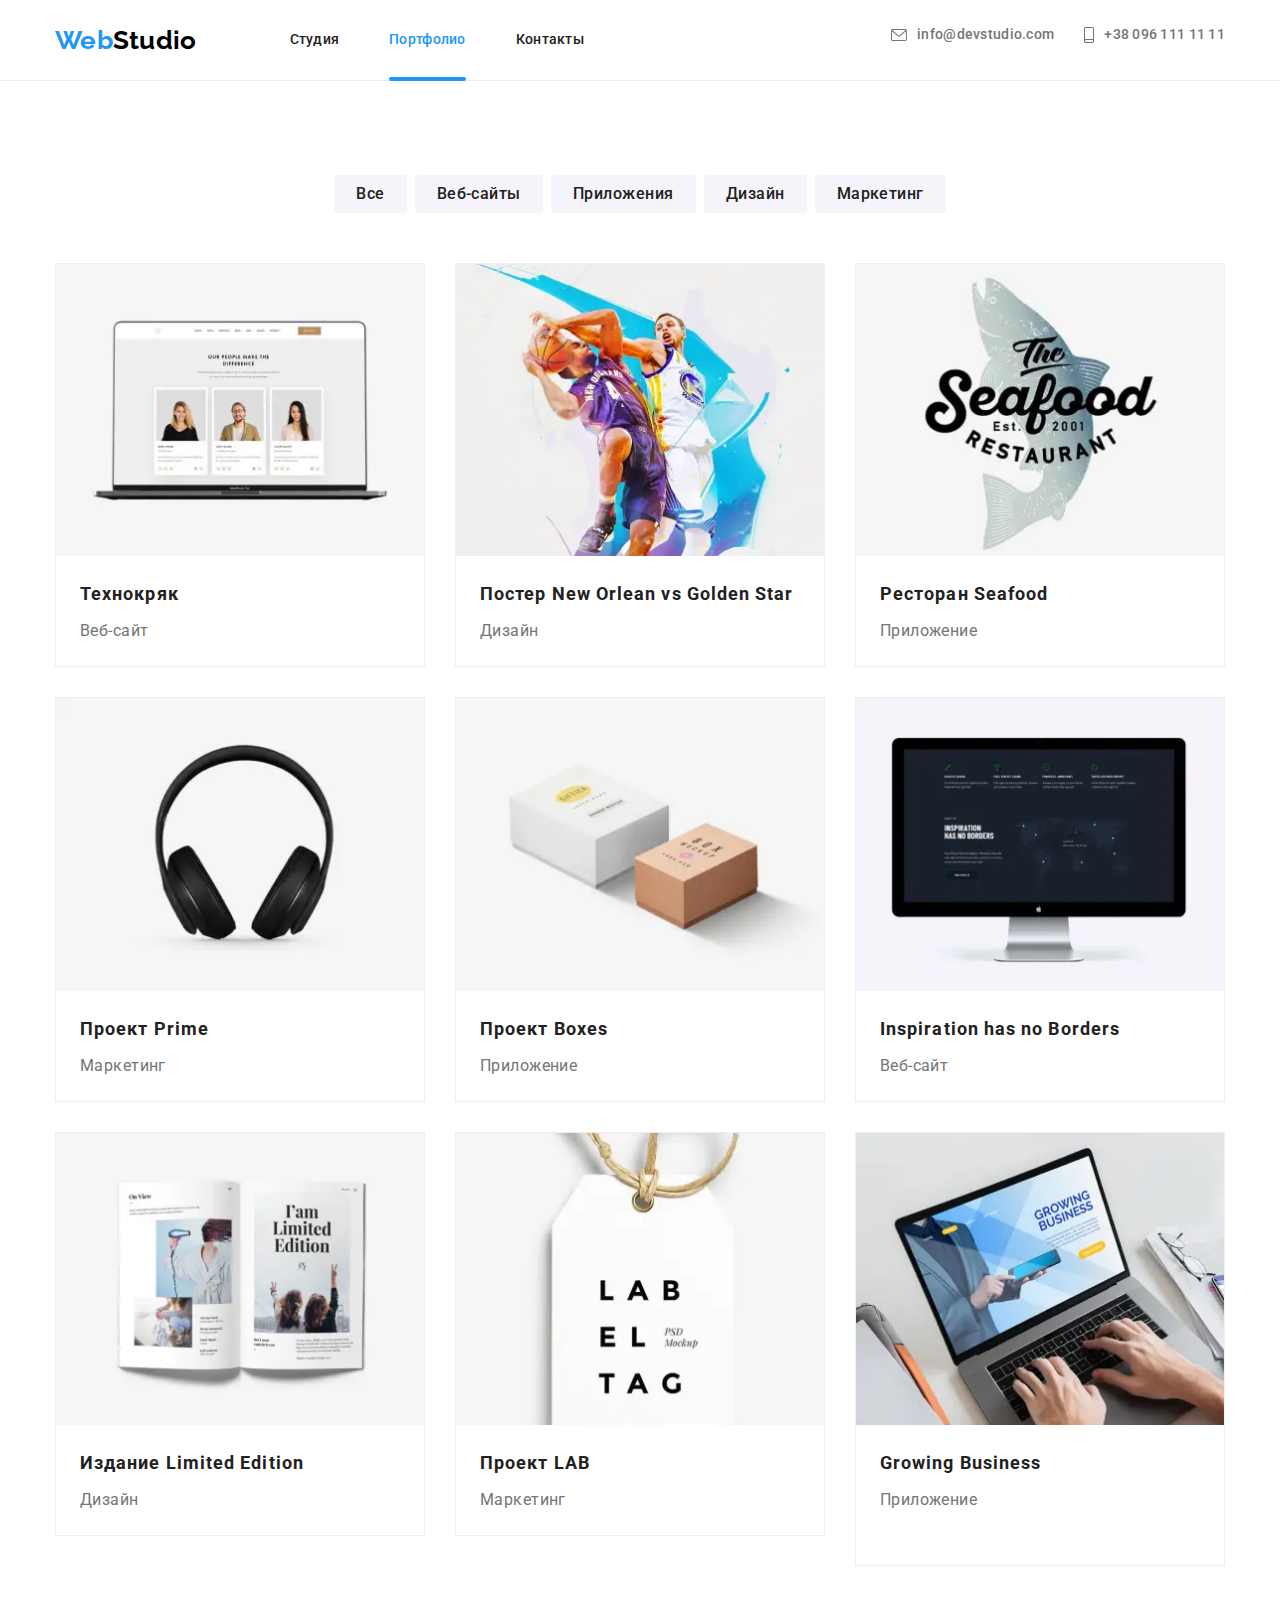
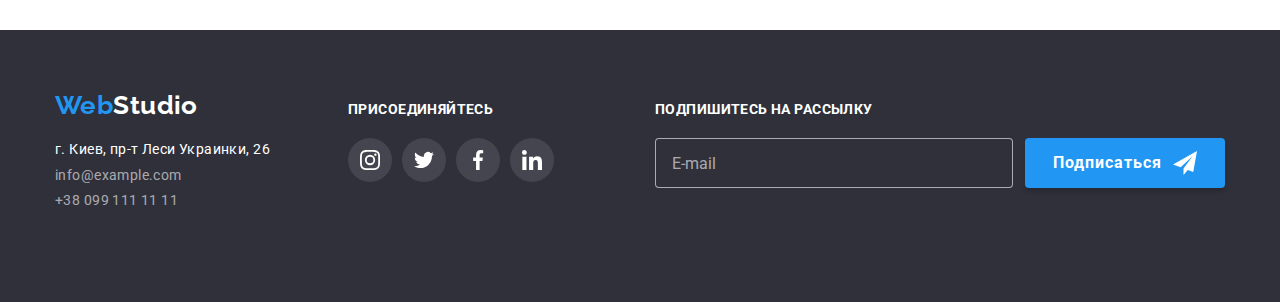
==== commit 25cb5124: "внесения onclick="return false" в карточки" ====
--- a/portfolio.html
+++ b/portfolio.html
@@ -119,7 +119,7 @@
                     
                     <li class="activity-types">
                             
-                        <a href="#" class="activity-works__link">
+                        <a href="#" class="activity-works__link" onclick="return false">
                             <div class="activity-produkt">
                                 <!--<img class="activity-img" src="./images/technokryak.jpg" alt="technokryak" >-->
                                 <picture>
@@ -159,7 +159,7 @@
                      
                     <li class="activity-types">
                         
-                        <a href="#" class="activity-works__link">
+                        <a href="#"  class="activity-works__link" onclick="return false">
                             <div class="activity-produkt">   
                                 <!--<img class="activity-img" src="./images/poster.jpg" alt="poster">-->
                                 <picture>
@@ -197,7 +197,7 @@
                         </a>
                     </li>
                     <li class="activity-types">
-                        <a href="#" class="activity-works__link">
+                        <a href="#" class="activity-works__link" onclick="return false">
                             <div class="activity-produkt">                                
                                 <!--<img  class="activity-img" src="./images/restaurant.jpg" alt="restaurant">-->
                                 <picture>
@@ -235,7 +235,7 @@
                         </a>
                     </li>
                     <li class="activity-types">
-                        <a href="#" class="activity-works__link">
+                        <a href="#" class="activity-works__link" onclick="return false">
                             <div class="activity-produkt">   
                                 <!--<img class="activity-img" src="./images/prime-project.jpg" alt="prime-project">-->
                                 
@@ -274,7 +274,7 @@
                         </a>
                     </li>
                     <li class="activity-types">
-                        <a href="#" class="activity-works__link">
+                        <a href="#" class="activity-works__link" onclick="return false">
                             <div class="activity-produkt">     
                                 <!--<img class="activity-img" src="./images/boxes-project.jpg" alt="boxes-project">-->
                                 <picture>
@@ -312,7 +312,7 @@
                         </a>
                     </li>
                     <li class="activity-types">
-                        <a href="#" class="activity-works__link">
+                        <a href="#" class="activity-works__link" onclick="return false">
                             <div class="activity-produkt"> 
                                 <!--<img class="activity-img" src="./images/inspiration.jpg" alt="inspiration">-->
                                 <picture>
@@ -350,7 +350,7 @@
                         </a>
                     </li>
                     <li class="activity-types">
-                        <a href="#" class="activity-works__link">
+                        <a href="#" class="activity-works__link" onclick="return false">
                             <div class="activity-produkt"> 
                                 <!--<img class="activity-img" src="./images/edition.jpg" alt="edition">-->
                                 <picture>
@@ -388,7 +388,7 @@
                         </a>
                     </li>
                     <li class="activity-types">
-                        <a href="#" class="activity-works__link">
+                        <a href="#" class="activity-works__link" onclick="return false">
                             <div class="activity-produkt"> 
                                 <!--<img class="activity-img" src="./images/lab-project.jpg" alt="lab-project">-->
                                 <picture>
@@ -426,7 +426,7 @@
                         </a>
                     </li>
                     <li class="activity-types">
-                        <a href="#" class="activity-works__link">
+                        <a href="#" class="activity-works__link" onclick="return false">
                             <div class="activity-produkt"> 
                                 <!--<img class="activity-img" src="./images/growing-business.jpg" alt="growing-business">-->
                                 <picture>
--- a/css/main.min.css
+++ b/css/main.min.css
@@ -1,2 +1,2 @@
-.activity-text-action{top:50%;left:50%;-webkit-transform:translate(-50%, -50%);transform:translate(-50%, -50%)}.agreement-label::after,.form-block .form-name,.form-block .form-tel,.form-block .form-mail{top:50%;-webkit-transform:translateY(-50%);transform:translateY(-50%)}.command-social{display:-webkit-box;display:-ms-flexbox;display:flex;-webkit-box-pack:center;-ms-flex-pack:center;justify-content:center;padding-bottom:30px}.command-social>.command-social__item:not(:last-child){margin-right:10px}.command-social__item{width:44px;height:44px}.command-social__link{display:-webkit-inline-box;display:-ms-inline-flexbox;display:inline-flex;-webkit-box-pack:center;-ms-flex-pack:center;justify-content:center;-webkit-box-align:center;-ms-flex-align:center;align-items:center;width:100%;height:100%;border-radius:50%;fill:#afb1b8;color:currentColor;-webkit-transition:fill 250ms cubic-bezier(0.4, 0, 0.2, 1),background-color 250ms cubic-bezier(0.4, 0, 0.2, 1);transition:fill 250ms cubic-bezier(0.4, 0, 0.2, 1),background-color 250ms cubic-bezier(0.4, 0, 0.2, 1)}.command-social__link:hover,.command-social__link:focus{fill:#fff;background-color:#2196f3}.command-social__icon{width:20px;height:20px}@media screen and (min-width: 768px) and (max-width: 1199px){.footer-form{-webkit-box-pack:center;-ms-flex-pack:center;justify-content:center;margin-left:auto;margin-right:auto}}@media screen and (min-width: 1200px){.form{margin-right:auto;margin-left:auto;display:-webkit-box;display:-ms-flexbox;display:flex;-webkit-box-align:end;-ms-flex-align:end;align-items:flex-end}}.form input{width:100%;height:50px;margin-bottom:20px;padding-left:16px;border:1px solid rgba(255,255,255,0.6);border-radius:4px;background:#2f303a}@media screen and (min-width: 1200px){.form input{margin-right:12px;margin-bottom:0;width:450px}}@media screen and (min-width: 768px){.form input{width:358px}}.form input::-webkit-input-placeholder{font-size:16px;line-height:1.25;color:rgba(255,255,255,0.6)}.form input:-ms-input-placeholder{font-size:16px;line-height:1.25;color:rgba(255,255,255,0.6)}.form input::-ms-input-placeholder{font-size:16px;line-height:1.25;color:rgba(255,255,255,0.6)}.form input::placeholder{font-size:16px;line-height:1.25;color:rgba(255,255,255,0.6)}.form-text__mail{font-size:14px;font-weight:bold;line-height:1.14;color:#fff;margin-bottom:20px}.form-button__mail{display:-webkit-box;display:-ms-flexbox;display:flex;-webkit-box-align:center;-ms-flex-align:center;align-items:center;-webkit-box-pack:justify;-ms-flex-pack:justify;justify-content:space-between;margin-left:auto;margin-right:auto;padding:0 28px;width:200px;height:50px;padding:0 28px;background:#2196f3;-webkit-box-shadow:0px 4px 4px rgba(0,0,0,0.15);box-shadow:0px 4px 4px rgba(0,0,0,0.15);border-radius:4px;border:none;cursor:pointer}.form .form-text{font-weight:bold;font-size:16px;line-height:1.87;letter-spacing:0.06em;color:#fff}.form-footer__input{font-size:16px;line-height:1.25;color:rgba(255,255,255,0.6)}.footer-link{margin-bottom:60px}@media screen and (min-width: 768px){.footer-link{margin-left:auto;margin-right:auto}}@media screen and (min-width: 1200px){.footer-link{margin:0;margin-right:70px}}.footer-link__studio{margin-bottom:20px;font-family:Raleway;font-weight:700;font-size:26px;line-height:1.19;color:#fff}.footer-link__web{color:#2196f3}.footer-link__address{font-style:normal;line-height:1.17;color:#fff;margin-bottom:8px}@media screen and (min-width: 1200px){.footer-link__address{margin-bottom:9px}}.footer-link__mail,.footer-link__tel{line-height:1.17;color:rgba(255,255,255,0.6);-webkit-transition:color 250ms cubic-bezier(0.4, 0, 0.2, 1);transition:color 250ms cubic-bezier(0.4, 0, 0.2, 1)}.footer-link__mail{margin-bottom:8px}@media screen and (min-width: 1200px){.footer-link__mail{margin-bottom:9px}}.footer-link__mail:hover,.footer-link__mail:focus{color:#2196f3}.footer-link__tel:hover,.footer-link__tel:focus{color:#2196f3}.footer-social{display:-webkit-inline-box;display:-ms-inline-flexbox;display:inline-flex;-webkit-box-pack:center;-ms-flex-pack:center;justify-content:center;-webkit-box-align:center;-ms-flex-align:center;align-items:center}.footer-social__link{display:-webkit-inline-box;display:-ms-inline-flexbox;display:inline-flex;-webkit-box-pack:center;-ms-flex-pack:center;justify-content:center;-webkit-box-align:center;-ms-flex-align:center;align-items:center;width:100%;height:100%;background-color:#44454e;border-radius:50%;color:#fff;fill:currentColor;-webkit-transition:background-color 250ms cubic-bezier(0.4, 0, 0.2, 1);transition:background-color 250ms cubic-bezier(0.4, 0, 0.2, 1)}@media screen and (min-width: 1200px){.footer-social__link{margin:0}}.footer-social__link:hover,.footer-social__link:focus{background-color:#2196f3}.footer-social__icon{width:20px;height:20px}.footer-social__item{width:44px;height:44px}.footer{width:100%;padding:60px 0;background-color:#2f303a}@media screen and (min-width: 1200px){.footer{padding:60px 0px}}.footer-text{color:#fff;font-size:14px;line-height:1.14;margin-bottom:20px}.footer-social>.footer-social__item:not(:last-child){margin-right:10px}.link-social{margin-bottom:60px;margin-left:auto;margin-right:auto}@media screen and (min-width: 1200px){.link-social{margin-right:93px;margin-left:0}}.header{width:100%;min-height:60px;background-color:#fff;font-weight:500;line-height:1.14;letter-spacing:0.02em;border-bottom:1px solid #ececec}.header__menu{z-index:10;display:block;background-color:transparent;border:none;cursor:pointer;color:#212121;fill:currentColor;padding:0;position:absolute;right:10px;-webkit-transition:color 250ms cubic-bezier(0.4, 0, 0.2, 1);transition:color 250ms cubic-bezier(0.4, 0, 0.2, 1)}@media screen and (min-width: 768px){.header__menu{display:none}}.header__menu:hover,.header__menu:focus{color:#2196f3}.header__menu .icon-close{display:none}.header__menu.is-open .icon-close{display:block}.header__menu.is-open .icon-menu{display:none}.header .menu-container{display:none;position:fixed;top:0;left:0;width:100%;height:100vh;padding:48px 40px;background-color:#fff;-webkit-box-shadow:0px 4px 8px rgba(0,0,0,0.04),0px 2px 4px rgba(0,0,0,0.08),0px 1px 3px rgba(0,0,0,0.16);box-shadow:0px 4px 8px rgba(0,0,0,0.04),0px 2px 4px rgba(0,0,0,0.08),0px 1px 3px rgba(0,0,0,0.16);z-index:3}.header .menu-container.is-open{display:-webkit-box;display:-ms-flexbox;display:flex;-webkit-box-orient:vertical;-webkit-box-direction:normal;-ms-flex-direction:column;flex-direction:column;-webkit-box-pack:justify;-ms-flex-pack:justify;justify-content:space-between}.header .menu-container__mobile{position:relative;display:-webkit-box;display:-ms-flexbox;display:flex;-webkit-box-pack:justify;-ms-flex-pack:justify;justify-content:space-between;-webkit-box-align:center;-ms-flex-align:center;align-items:center}.menu-container__nav{margin-right:auto;margin-left:auto;width:480px}.menu-container__site>.menu-container__nav-item:not(:last-child){margin-bottom:32px}.menu-container .menu-link{font-weight:500;font-size:40px;line-height:1.18;letter-spacing:0.02em;color:#212121;-webkit-transition:color 250ms cubic-bezier(0.4, 0, 0.2, 1);transition:color 250ms cubic-bezier(0.4, 0, 0.2, 1)}.menu-container__site .menu-link:hover,.menu-container__site .menu-link:focus{color:#2196f3}.menu-container__contact,.menu-container__social{margin-bottom:64px;margin-left:auto;margin-right:auto;width:480px}.menu-container .menu-tel{font-weight:500;font-size:34px;line-height:1.18;letter-spacing:0.02em;color:#2196f3;margin-bottom:32px}.menu-container .menu-mail{font-weight:500;font-size:24px;line-height:1.17;letter-spacing:0.02em;color:#757575}.menu-container__social{display:-webkit-box;display:-ms-flexbox;display:flex;-webkit-box-align:baseline;-ms-flex-align:baseline;align-items:baseline;-ms-flex-wrap:wrap;flex-wrap:wrap}.menu-container__social-text{font-weight:500;font-size:18px;line-height:1.22;letter-spacing:0.02em;color:#2196f3}.menu-container__social-line{border-left:1px solid rgba(33,33,33,0.2);height:22px}.menu-container__social-link:not(:last-child){margin-right:10px}@media screen and (min-width: 768px){.nav{display:-webkit-box;display:-ms-flexbox;display:flex;-webkit-box-align:center;-ms-flex-align:center;align-items:center;margin-right:auto}}@media screen and (min-width: 1200px){.nav{display:-webkit-box;display:-ms-flexbox;display:flex;-webkit-box-align:center;-ms-flex-align:center;align-items:center;margin-right:auto}}.nav .nav-studio{font-family:"Raleway",sans-serif;font-weight:700;font-size:26px;line-height:1.19;color:#000;padding-top:16px;padding-bottom:16px;margin-left:0}@media screen and (min-width: 768px){.nav .nav-studio{margin-right:80px}}@media screen and (min-width: 1200px){.nav .nav-studio{margin-right:93px}}.nav .nav-web{color:#2196f3}.nav .nav-site{display:none}@media screen and (min-width: 768px){.nav .nav-site{display:-webkit-box;display:-ms-flexbox;display:flex}}@media screen and (min-width: 1200px){.nav .nav-site{display:-webkit-box;display:-ms-flexbox;display:flex}}.nav .nav-site>.nav-item:not(:last-child){margin-right:50px}.nav .nav-link{padding-top:32px;padding-bottom:32px;color:#212121;-webkit-transition:color 250ms cubic-bezier(0.4, 0, 0.2, 1);transition:color 250ms cubic-bezier(0.4, 0, 0.2, 1)}.nav .nav-site .nav-link:hover,.nav .nav-site .nav-link:focus{color:#2196f3}.nav .nav-site .nav-link.current{color:#2196f3}.nav .nav-item{position:relative}.nav .actions::before{position:absolute;display:inline-block;content:"";width:100%;height:4px;bottom:-1px;background-color:#2196f3;border-radius:2px}.contact{display:none}@media screen and (min-width: 768px){.contact{display:block}}@media screen and (min-width: 1200px){.contact{display:-webkit-box;display:-ms-flexbox;display:flex}.contact-item:not(:last-child){margin-right:30px}}.contact-item{color:#757575}.contact-link{display:-webkit-box;display:-ms-flexbox;display:flex;-webkit-box-align:center;-ms-flex-align:center;align-items:center;padding-top:0;padding-bottom:0;color:#757575;fill:currentColor;-webkit-transition:color 250ms cubic-bezier(0.4, 0, 0.2, 1);transition:color 250ms cubic-bezier(0.4, 0, 0.2, 1)}.contact .mail{margin-bottom:10px}.contact-link:focus,.contact-link:hover{color:#2196f3}.contact-link>.color-icon{color:#afb1b8}.contact-mail{width:16px;height:12px;margin-right:10px}.contact-tel{width:10px;height:16px;margin-right:10px}.hero{padding:0;background-color:#c4c4c4}.hero-block{width:360px;margin-left:auto;margin-right:auto}@media screen and (min-width: 1200px){.hero-block{width:696px}}.hero-theme{text-align:center;margin-bottom:30px;font-weight:900;font-size:26px;line-height:1.61;letter-spacing:0.06em;color:#fff}@media screen and (min-width: 1200px){.hero-theme{font-size:44px;line-height:1.36}}.hero-button{border-radius:4px;display:block;border:none;cursor:pointer;margin-left:auto;margin-right:auto;padding-top:10px;padding-bottom:10px;padding-right:32px;padding-left:32px;background-color:#2196f3;font-family:inherit;font-size:16px;line-height:1.88;letter-spacing:0.06em;color:#fff}.agreement{position:relative;display:-webkit-box;display:-ms-flexbox;display:flex;-webkit-box-pack:justify;-ms-flex-pack:justify;justify-content:space-between;-webkit-box-align:center;-ms-flex-align:center;align-items:center;margin-bottom:30px}@media screen and (min-width: 1200px){.agreement{margin-left:12px;margin-right:11px}}.agreement-label{font-size:12px;line-height:1.17;color:#757575;margin-left:24px}@media screen and (min-width: 1200px){.agreement-label{font-size:14px;line-height:1.71}}.agreement-link{font-size:12px;line-height:1.17;color:#2196f3;text-decoration-skip-ink:none;text-decoration:underline}@media screen and (min-width: 1200px){.agreement-link{font-size:14px;line-height:1.71}}.agreement-label::after{display:inline-block;content:" ";position:absolute;left:0;width:16px;height:15px;border:2px solid #212121;border-radius:2px;-webkit-transition:background-color 250ms cubic-bezier(0.4, 0, 0.2, 1),border 250ms cubic-bezier(0.4, 0, 0.2, 1),background-image 250ms cubic-bezier(0.4, 0, 0.2, 1),background-size 250ms cubic-bezier(0.4, 0, 0.2, 1),background-origin 250ms cubic-bezier(0.4, 0, 0.2, 1);transition:background-color 250ms cubic-bezier(0.4, 0, 0.2, 1),border 250ms cubic-bezier(0.4, 0, 0.2, 1),background-image 250ms cubic-bezier(0.4, 0, 0.2, 1),background-size 250ms cubic-bezier(0.4, 0, 0.2, 1),background-origin 250ms cubic-bezier(0.4, 0, 0.2, 1)}.agreement-input:checked+.agreement-label::after{background-image:url("../images/icon-check.svg");background-color:#2196f3;border:0px;background-size:contain;background-origin:border-box}.agreement-input:focus+.agreement-label::after{border:2px solid #2196f3;border-radius:2px}.backdrop{position:fixed;top:0px;left:0px;width:100%;height:100%;padding:93px 15px;overflow-y:scroll;opacity:1;z-index:15;background-color:rgba(0,0,0,0.2);-webkit-transition:-webkit-transform 250ms cubic-bezier(0.4, 0, 0.2, 1);transition:-webkit-transform 250ms cubic-bezier(0.4, 0, 0.2, 1);transition:transform 250ms cubic-bezier(0.4, 0, 0.2, 1);transition:transform 250ms cubic-bezier(0.4, 0, 0.2, 1), -webkit-transform 250ms cubic-bezier(0.4, 0, 0.2, 1)}.backdrop.is-hidden{opacity:0;pointer-events:none}.form-block{display:-webkit-box;display:-ms-flexbox;display:flex;-webkit-box-orient:vertical;-webkit-box-direction:normal;-ms-flex-direction:column;flex-direction:column;margin-bottom:10px}.form-block input{outline:none;height:40px;width:100%;border:1px solid rgba(33,33,33,0.2);border-radius:4px}.form-block__lable{font-size:12px;line-height:1.17;letter-spacing:0.01em;margin-bottom:4px;color:#757575}.form-block .form-block__input:focus{border:1px solid #2196f3}.form-block .form-name{position:absolute;width:12px;height:12px;left:15px;-webkit-transition:color 250ms cubic-bezier(0.4, 0, 0.2, 1);transition:color 250ms cubic-bezier(0.4, 0, 0.2, 1);margin:0}.form-block__input{position:relative;fill:currentColor;color:#212121}.form-block .form-input{padding-left:40px;-webkit-transition:border 250ms cubic-bezier(0.4, 0, 0.2, 1);transition:border 250ms cubic-bezier(0.4, 0, 0.2, 1)}.form-block .form-tel{position:absolute;width:13px;height:13px;left:15px;-webkit-transition:color 250ms cubic-bezier(0.4, 0, 0.2, 1);transition:color 250ms cubic-bezier(0.4, 0, 0.2, 1)}.form-block .form-mail{position:absolute;width:15px;height:12px;left:15px;-webkit-transition:color 250ms cubic-bezier(0.4, 0, 0.2, 1);transition:color 250ms cubic-bezier(0.4, 0, 0.2, 1)}.form-block .form-input:focus ~ .form-name,.form-block .form-input:focus ~ .form-tel,.form-block .form-input:focus ~ .form-mail{color:#2196f3}.button-form{display:-webkit-box;display:-ms-flexbox;display:flex;-webkit-box-pack:center;-ms-flex-pack:center;justify-content:center}.button-form__send{width:200px;height:50px;background:#188ce8;-webkit-box-shadow:0px 4px 4px rgba(0,0,0,0.15);box-shadow:0px 4px 4px rgba(0,0,0,0.15);border-radius:4px;border:none;cursor:pointer;font-weight:bold;font-size:16px;line-height:1.87;letter-spacing:0.06em;color:#fff}.comment{display:-webkit-box;display:-ms-flexbox;display:flex;-webkit-box-orient:vertical;-webkit-box-direction:normal;-ms-flex-direction:column;flex-direction:column}.comment-lable{font-size:12px;line-height:1.17;letter-spacing:0.01em;margin-bottom:4px;color:#757575}.comment-textarea::-webkit-input-placeholder{font-size:14px;line-height:1.14;letter-spacing:0.01em;color:rgba(117,117,117,0.5)}.comment-textarea:-ms-input-placeholder{font-size:14px;line-height:1.14;letter-spacing:0.01em;color:rgba(117,117,117,0.5)}.comment-textarea::-ms-input-placeholder{font-size:14px;line-height:1.14;letter-spacing:0.01em;color:rgba(117,117,117,0.5)}.comment-textarea::placeholder{font-size:14px;line-height:1.14;letter-spacing:0.01em;color:rgba(117,117,117,0.5)}.comment-textarea{resize:none;width:100%;height:120px;outline:none;border:1px solid rgba(33,33,33,0.2);border-radius:4px;padding-top:12px;padding-bottom:12px;padding-left:16px;padding-right:16px;margin-bottom:20px}.modal{position:absolute;width:calc(100% - 30px);height:auto;min-height:590px;padding:40px;background:#ffffff;-webkit-box-shadow:0px 1px 3px rgba(0,0,0,0.12),0px 1px 1px rgba(0,0,0,0.14),0px 2px 1px rgba(0,0,0,0.2);box-shadow:0px 1px 3px rgba(0,0,0,0.12),0px 1px 1px rgba(0,0,0,0.14),0px 2px 1px rgba(0,0,0,0.2);border-radius:4px;-webkit-transition:-webkit-transform 250ms cubic-bezier(0.4, 0, 0.2, 1);transition:-webkit-transform 250ms cubic-bezier(0.4, 0, 0.2, 1);transition:transform 250ms cubic-bezier(0.4, 0, 0.2, 1);transition:transform 250ms cubic-bezier(0.4, 0, 0.2, 1), -webkit-transform 250ms cubic-bezier(0.4, 0, 0.2, 1)}@media screen and (min-width: 768px){.modal{top:50%;left:50%;-webkit-transform:translate(-50%, -50%);transform:translate(-50%, -50%);width:450px;height:609px}}@media screen and (min-width: 1200px){.modal{min-width:528px;min-height:581px}}.modal-button{position:absolute;top:0;right:0;top:8px;right:8px;padding:6px;width:30px;height:30px;background-color:#fff;border:1px solid rgba(0,0,0,0.1);border-radius:50%;outline:transparent;-webkit-transition:color 250ms cubic-bezier(0.4, 0, 0.2, 1);transition:color 250ms cubic-bezier(0.4, 0, 0.2, 1)}.modal .modal-button:focus{color:#2196f3}.modal-form__text{margin-bottom:12px;font-weight:bold;font-size:20px;line-height:1.5;color:#212121;text-align:center}@media screen and (min-width: 1200px){.modal-form__text{font-size:20px;line-height:1.15}}.activity{display:-webkit-box;display:-ms-flexbox;display:flex;-ms-flex-wrap:wrap;flex-wrap:wrap}@media screen and (min-width: 768px){.activity{margin-bottom:-30px;margin-left:-15px;margin-right:-15px}}.activity-types .activity-works__link:hover,.activity-types .activity-works__link:focus{-webkit-box-shadow:0px 1px 1px rgba(0,0,0,0.12),0px 4px 4px rgba(0,0,0,0.06),1px 4px 6px rgba(0,0,0,0.16);box-shadow:0px 1px 1px rgba(0,0,0,0.12),0px 4px 4px rgba(0,0,0,0.06),1px 4px 6px rgba(0,0,0,0.16)}.activity-types:not(:last-child){margin-bottom:30px}@media screen and (min-width: 768px){.activity-types{display:-webkit-box;display:-ms-flexbox;display:flex;-ms-flex-wrap:wrap;flex-wrap:wrap}}@media screen and (min-width: 768px){.activity-types{display:inline-block;-ms-flex-preferred-size:calc((100% - 2 * 30px) / 2);flex-basis:calc((100% - 2 * 30px) / 2);margin-left:15px;margin-right:15px}}@media screen and (min-width: 1200px){.activity-types{-ms-flex-preferred-size:calc((100% - 6 * 15px) / 3);flex-basis:calc((100% - 6 * 15px) / 3)}}.activity-types{width:100%;border:1px solid #eee}.activity-works__link{-webkit-transition:-webkit-box-shadow 250ms cubic-bezier(0.4, 0, 0.2, 1);transition:-webkit-box-shadow 250ms cubic-bezier(0.4, 0, 0.2, 1);transition:box-shadow 250ms cubic-bezier(0.4, 0, 0.2, 1);transition:box-shadow 250ms cubic-bezier(0.4, 0, 0.2, 1), -webkit-box-shadow 250ms cubic-bezier(0.4, 0, 0.2, 1)}.activity-block__work{padding-top:20px;padding-bottom:20px;padding-right:24px;padding-left:24px}.activity-img{display:block;width:100%;height:auto}.activity-example{font-weight:700;font-size:18px;line-height:2;letter-spacing:0.06em;color:#212121;margin-bottom:4px}.activity-directions{font-size:16px;line-height:1.875;color:#757575}.activity-produkt{position:relative;overflow:hidden}.activity-text-action{position:absolute;width:100%;padding-left:24px;padding-right:24px;padding-top:24px;padding-bottom:24px;font-size:18px;line-height:1.56;color:#ffffff}@media screen and (max-width: 767px){.activity-text-action{font-size:calc(10px + 8 * (100vw / 450))}}.activity-produkt__actions{display:-webkit-box;display:-ms-flexbox;display:flex;position:absolute;width:100%;height:100%;top:0;left:0;-webkit-transform:translateY(101%);transform:translateY(101%);-webkit-transition:250ms ease;transition:250ms ease;-webkit-transition-timing-function:cubic-bezier(0.4, 0, 0.2, 1);transition-timing-function:cubic-bezier(0.4, 0, 0.2, 1);background-color:rgba(33,150,243,0.9)}.activity-works__link:hover .activity-produkt__actions,.activity-works__link:focus .activity-produkt__actions{-webkit-transform:translatey(0);transform:translatey(0)}.filter{padding-top:94px;padding-bottom:94px}.filter-work>.filter-link:not(:last-child){margin-right:8px}@media screen and (min-width: 768px){.filter-work>.filter-link:not(:last-child){margin-right:8px}}.filter-link{margin-bottom:15px}@media screen and (min-width: 768px){.filter-link{margin-bottom:0px}}.filter-work{display:-webkit-box;display:-ms-flexbox;display:flex;-ms-flex-wrap:wrap;flex-wrap:wrap;margin-bottom:25px;-webkit-box-pack:start;-ms-flex-pack:start;justify-content:flex-start}@media screen and (min-width: 768px){.filter-work{display:-webkit-box;display:-ms-flexbox;display:flex;margin-bottom:30px;-webkit-box-pack:center;-ms-flex-pack:center;justify-content:center}}@media screen and (min-width: 1200px){.filter-work{display:-webkit-box;display:-ms-flexbox;display:flex;margin-bottom:50px;-webkit-box-pack:center;-ms-flex-pack:center;justify-content:center}}.filter-button{padding-top:6px;padding-right:22px;padding-bottom:6px;padding-left:22px;border:none;cursor:pointer;border-radius:4px;background-color:#f5f4fa;font-family:inherit;font-weight:500;font-size:16px;line-height:1.63;letter-spacing:0.03em;color:#212121;-webkit-transition:color 250ms cubic-bezier(0.4, 0, 0.2, 1),background-color 250ms cubic-bezier(0.4, 0, 0.2, 1),-webkit-box-shadow 250ms cubic-bezier(0.4, 0, 0.2, 1);transition:color 250ms cubic-bezier(0.4, 0, 0.2, 1),background-color 250ms cubic-bezier(0.4, 0, 0.2, 1),-webkit-box-shadow 250ms cubic-bezier(0.4, 0, 0.2, 1);transition:color 250ms cubic-bezier(0.4, 0, 0.2, 1),background-color 250ms cubic-bezier(0.4, 0, 0.2, 1),box-shadow 250ms cubic-bezier(0.4, 0, 0.2, 1);transition:color 250ms cubic-bezier(0.4, 0, 0.2, 1),background-color 250ms cubic-bezier(0.4, 0, 0.2, 1),box-shadow 250ms cubic-bezier(0.4, 0, 0.2, 1),-webkit-box-shadow 250ms cubic-bezier(0.4, 0, 0.2, 1)}.filter-work .filter-button:hover,.filter-work .filter-button:focus{background-color:#2196f3;color:#fff;-webkit-box-shadow:0px 3px 1px rgba(0,0,0,0.1),0px 1px 2px rgba(0,0,0,0.08),0px 2px 2px rgba(0,0,0,0.12);box-shadow:0px 3px 1px rgba(0,0,0,0.1),0px 1px 2px rgba(0,0,0,0.08),0px 2px 2px rgba(0,0,0,0.12)}.section-advantages{padding-top:60px;padding-bottom:60px}@media screen and (min-width: 1200px){.section-advantages{padding-top:94px;padding-bottom:94px}}@media screen and (max-width: 767px){.section-advantages__list>.section-advantages__link:not(:last-child){margin-bottom:30px}}@media screen and (min-width: 768px){.section-advantages__list{display:-webkit-box;display:-ms-flexbox;display:flex;-ms-flex-wrap:wrap;flex-wrap:wrap;margin:-15px}}@media screen and (min-width: 768px){.section-advantages__link{-ms-flex-preferred-size:calc((100% - 2 * 30px) / 2);flex-basis:calc((100% - 2 * 30px) / 2);margin:15px}}@media screen and (min-width: 1200px){.section-advantages__link{-ms-flex-preferred-size:calc((100% - 8 * 15px) / 4);flex-basis:calc((100% - 8 * 15px) / 4);margin:15px}}.section-advantages__bg{display:-webkit-box;display:-ms-flexbox;display:flex;height:120px;-webkit-box-pack:center;-ms-flex-pack:center;justify-content:center;-webkit-box-align:center;-ms-flex-align:center;align-items:center;margin-bottom:30px;border-radius:4px;background-color:#f5f4fa}.section-advantages__icon{width:70px;height:70px}.section-advantages__name{margin-bottom:10px;font-weight:700;line-height:1.14;color:#212121}.section-advantages__description{line-height:1.71;color:#757575}.section-client{padding-top:60px;padding-bottom:60px}@media screen and (min-width: 1200px){.section-client{padding-top:94px;padding-bottom:94px}}.section-client__list{display:-webkit-box;display:-ms-flexbox;display:flex;-ms-flex-wrap:wrap;flex-wrap:wrap;margin:-15px}.section-client__link{display:-webkit-box;display:-ms-flexbox;display:flex;-webkit-box-pack:center;-ms-flex-pack:center;justify-content:center;-webkit-box-align:center;-ms-flex-align:center;align-items:center;width:100%;height:100%;border:1px solid #afb1b8;border-radius:4px;color:#afb1b8;fill:currentColor;-webkit-transition:250ms cubic-bezier(0.4, 0, 0.2, 1),border 250ms cubic-bezier(0.4, 0, 0.2, 1),fill 250ms cubic-bezier(0.4, 0, 0.2, 1);transition:250ms cubic-bezier(0.4, 0, 0.2, 1),border 250ms cubic-bezier(0.4, 0, 0.2, 1),fill 250ms cubic-bezier(0.4, 0, 0.2, 1)}.section-client__item{-ms-flex-preferred-size:calc((100% - 2 * 30px) / 2);flex-basis:calc((100% - 2 * 30px) / 2);margin:15px;height:90px}@media screen and (min-width: 768px){.section-client__item{-ms-flex-preferred-size:calc((100% - 6 * 15px) / 3);flex-basis:calc((100% - 6 * 15px) / 3);margin:15px}}@media screen and (min-width: 1200px){.section-client__item{-ms-flex-preferred-size:calc((100% - 12 * 15px) / 6);flex-basis:calc((100% - 12 * 15px) / 6);margin:15px}}.section-client__yaco{width:44px;height:49px}.section-client__tagline{width:40px;height:52px}.section-client__company{width:41px;height:43px}.section-client__foster{width:80px;height:42px}.section-client__brand{width:59px;height:47px}.section-client__tag{width:88px;height:45px}.section-client__link:hover,.section-client__link:focus{border:1px solid #2196f3;color:#2196f3}.section-command{background-color:#f5f4fa;width:100%;padding-top:60px;padding-bottom:60px}@media screen and (min-width: 1200px){.section-command{padding-top:94px;padding-bottom:94px}}.section-command__block{background-color:#fff;-webkit-box-shadow:0px 1px 3px rgba(0,0,0,0.12),0px 1px 1px rgba(0,0,0,0.14),0px 2px 1px rgba(0,0,0,0.2);box-shadow:0px 1px 3px rgba(0,0,0,0.12),0px 1px 1px rgba(0,0,0,0.14),0px 2px 1px rgba(0,0,0,0.2)}@media screen and (max-width: 767px){.section-command__title>.section-command__block:not(:last-child){margin-bottom:30px}}@media screen and (min-width: 768px){.section-command__title{display:-webkit-box;display:-ms-flexbox;display:flex;-ms-flex-wrap:wrap;flex-wrap:wrap;margin:-15px}}@media screen and (min-width: 768px){.section-command__block{-ms-flex-preferred-size:calc((100% - 2 * 30px) / 2);flex-basis:calc((100% - 2 * 30px) / 2);margin:15px}}@media screen and (min-width: 1200px){.section-command__block{-ms-flex-preferred-size:calc((100% - 8 * 15px) / 4);flex-basis:calc((100% - 8 * 15px) / 4);margin:15px}}.section-command__img{display:block;width:100%;height:auto}.section-command__employee{padding-top:30px;padding-bottom:30px}.section-command__name{margin-bottom:10px;text-align:center;font-weight:500;font-size:16px;line-height:1.19;color:#212121}.section-command__specialty{text-align:center;font-weight:400;font-size:16px;line-height:1.19;color:#757575}.section-work{display:none;padding-bottom:60px}@media screen and (min-width: 1200px){.section-work{padding-bottom:94px}}@media screen and (min-width: 1200px){.section-work{display:-webkit-box;display:-ms-flexbox;display:flex}.section-work__list{display:-webkit-box;display:-ms-flexbox;display:flex}.section-work__img{display:block;width:100%;height:auto}.section-work__list>.section-work__lable:not(:last-child){margin-right:30px}.section-work__lable{position:relative;width:370px}.section-work__name{position:absolute;top:50%;left:50%;-webkit-transform:translate(-50%, -50%);transform:translate(-50%, -50%);color:#fff;line-height:1.14;font-weight:bold;white-space:nowrap}.section-work__fon{content:"";position:absolute;width:100%;height:70px;bottom:0;left:0;background-color:rgba(47,48,58,0.8)}}body{font-family:"Roboto",sans-serif;font-weight:400;font-size:14px;letter-spacing:0.03em}body.modal-open{overflow:hidden}.section{width:100%}.container{margin-left:auto;margin-right:auto;padding-right:15px;padding-left:15px}@media screen and (min-width: 480px){.container{width:480px}}@media screen and (min-width: 768px){.container{width:768px}}@media screen and (min-width: 1200px){.container{width:1200px}}@media screen and (min-width: 768px){.container__header{width:738px}}@media screen and (min-width: 1200px){.container__header{width:1170px}}.container__footer{margin-left:auto;margin-right:auto;padding-left:15px;padding-right:15px;text-align:center}@media screen and (min-width: 768px){.container__footer{display:-webkit-box;display:-ms-flexbox;display:flex;-ms-flex-wrap:wrap;flex-wrap:wrap;-webkit-box-align:baseline;-ms-flex-align:baseline;align-items:baseline}}@media screen and (min-width: 1200px){.container__footer{text-align:start;display:-webkit-box;display:-ms-flexbox;display:flex;-webkit-box-align:baseline;-ms-flex-align:baseline;align-items:baseline;-webkit-box-pack:justify;-ms-flex-pack:justify;justify-content:space-between;width:1200px;padding-left:15px;padding-right:15px}}.list{list-style:none}a{display:block;text-decoration:none}ul{margin-top:0;margin-bottom:0;padding-left:0}h1,h2,h3,p{margin-top:0;margin-bottom:0}.overlay{display:-webkit-box;display:-ms-flexbox;display:flex;-webkit-box-align:center;-ms-flex-align:center;align-items:center;-webkit-box-pack:center;-ms-flex-pack:center;justify-content:center;max-width:1600px;height:400px;margin:0 auto;background-repeat:no-repeat;background-position:center;background-size:cover}@media screen and (max-width: 767px){.overlay{background-image:-webkit-gradient(linear, left top, right top, from(rgba(47,48,58,0.4)), to(rgba(47,48,58,0.4))),url("../images/hero/Hero.jpg");background-image:linear-gradient(to right, rgba(47,48,58,0.4), rgba(47,48,58,0.4)),url("../images/hero/Hero.jpg")}}@media screen and (max-width: 767px) and (-webkit-min-device-pixel-ratio: 2), screen and (max-width: 767px) and (min-resolution: 2dppx){.overlay{background-image:url("../images/hero/Hero@2x.jpg")}}@media screen and (min-width: 768px){.overlay{background-image:-webkit-gradient(linear, left top, right top, from(rgba(47,48,58,0.4)), to(rgba(47,48,58,0.4))),url("../images/hero/Hero-tablet.jpg");background-image:linear-gradient(to right, rgba(47,48,58,0.4), rgba(47,48,58,0.4)),url("../images/hero/Hero-tablet.jpg")}}@media screen and (min-width: 768px) and (-webkit-min-device-pixel-ratio: 2), screen and (min-width: 768px) and (min-resolution: 2dppx){.overlay{background-image:-webkit-gradient(linear, left top, right top, from(rgba(47,48,58,0.4)), to(rgba(47,48,58,0.4))),url("../images/hero/Hero-tablet@2x.jpg");background-image:linear-gradient(to right, rgba(47,48,58,0.4), rgba(47,48,58,0.4)),url("../images/hero/Hero-tablet@2x.jpg")}}@media screen and (min-width: 1200px){.overlay{height:600px;background-image:-webkit-gradient(linear, left top, right top, from(rgba(47,48,58,0.4)), to(rgba(47,48,58,0.4))),url("../images/hero/Hero-desktop.jpg");background-image:linear-gradient(to right, rgba(47,48,58,0.4), rgba(47,48,58,0.4)),url("../images/hero/Hero-desktop.jpg")}}@media screen and (min-width: 1200px) and (-webkit-min-device-pixel-ratio: 2), screen and (min-width: 1200px) and (min-resolution: 2dppx){.overlay{background-image:-webkit-gradient(linear, left top, right top, from(rgba(47,48,58,0.4)), to(rgba(47,48,58,0.4))),url("../images/hero/Hero-desktop@2x.jpg");background-image:linear-gradient(to right, rgba(47,48,58,0.4), rgba(47,48,58,0.4)),url("../images/hero/Hero-desktop@2x.jpg")}}.section-work__text,.section-command__text,.section-client__text{margin-bottom:50px;text-align:center;font-weight:700;font-size:36px;line-height:1.67;color:#212121}.visually-heeden{position:absolute;clip:rect(0 0 0 0);width:1px;height:1px;margin:-1px}.agreement-input{position:absolute;clip:rect(0 0 0 0);width:1px;height:1px;margin:-1px;border:0;padding:0;overflow:hidden}
+.activity-text-action{top:50%;left:50%;-webkit-transform:translate(-50%, -50%);transform:translate(-50%, -50%)}.agreement-label::after,.form-block .form-name,.form-block .form-tel,.form-block .form-mail{top:50%;-webkit-transform:translateY(-50%);transform:translateY(-50%)}.command-social{display:-webkit-box;display:-ms-flexbox;display:flex;-webkit-box-pack:center;-ms-flex-pack:center;justify-content:center;padding-bottom:30px}.command-social>.command-social__item:not(:last-child){margin-right:10px}.command-social__item{width:44px;height:44px}.command-social__link{display:-webkit-inline-box;display:-ms-inline-flexbox;display:inline-flex;-webkit-box-pack:center;-ms-flex-pack:center;justify-content:center;-webkit-box-align:center;-ms-flex-align:center;align-items:center;width:100%;height:100%;border-radius:50%;fill:#afb1b8;color:currentColor;-webkit-transition:fill 250ms cubic-bezier(0.4, 0, 0.2, 1),background-color 250ms cubic-bezier(0.4, 0, 0.2, 1);transition:fill 250ms cubic-bezier(0.4, 0, 0.2, 1),background-color 250ms cubic-bezier(0.4, 0, 0.2, 1)}.command-social__link:hover,.command-social__link:focus{fill:#fff;background-color:#2196f3}.command-social__icon{width:20px;height:20px}@media screen and (min-width: 768px) and (max-width: 1199px){.footer-form{-webkit-box-pack:center;-ms-flex-pack:center;justify-content:center;margin-left:auto;margin-right:auto}}@media screen and (min-width: 1200px){.form{margin-right:auto;margin-left:auto;display:-webkit-box;display:-ms-flexbox;display:flex;-webkit-box-align:end;-ms-flex-align:end;align-items:flex-end}}.form input{width:100%;height:50px;margin-bottom:20px;padding-left:16px;border:1px solid rgba(255,255,255,0.6);border-radius:4px;background:#2f303a}@media screen and (min-width: 1200px){.form input{margin-right:12px;margin-bottom:0;width:450px}}@media screen and (min-width: 768px){.form input{width:358px}}.form input::-webkit-input-placeholder{font-size:16px;line-height:1.25;color:rgba(255,255,255,0.6)}.form input:-ms-input-placeholder{font-size:16px;line-height:1.25;color:rgba(255,255,255,0.6)}.form input::-ms-input-placeholder{font-size:16px;line-height:1.25;color:rgba(255,255,255,0.6)}.form input::placeholder{font-size:16px;line-height:1.25;color:rgba(255,255,255,0.6)}.form-text__mail{font-size:14px;font-weight:bold;line-height:1.14;color:#fff;margin-bottom:20px}.form-button__mail{display:-webkit-box;display:-ms-flexbox;display:flex;-webkit-box-align:center;-ms-flex-align:center;align-items:center;-webkit-box-pack:justify;-ms-flex-pack:justify;justify-content:space-between;margin-left:auto;margin-right:auto;padding:0 28px;width:200px;height:50px;padding:0 28px;background:#2196f3;-webkit-box-shadow:0px 4px 4px rgba(0,0,0,0.15);box-shadow:0px 4px 4px rgba(0,0,0,0.15);border-radius:4px;border:none;cursor:pointer}.form .form-text{font-weight:bold;font-size:16px;line-height:1.87;letter-spacing:0.06em;color:#fff}.form-footer__input{font-size:16px;line-height:1.25;color:rgba(255,255,255,0.6)}.footer-link{margin-bottom:60px}@media screen and (min-width: 768px){.footer-link{margin-left:auto;margin-right:auto}}@media screen and (min-width: 1200px){.footer-link{margin:0;margin-right:70px}}.footer-link__studio{margin-bottom:20px;font-family:Raleway;font-weight:700;font-size:26px;line-height:1.19;color:#fff}.footer-link__web{color:#2196f3}.footer-link__address{font-style:normal;line-height:1.17;color:#fff;margin-bottom:8px}@media screen and (min-width: 1200px){.footer-link__address{margin-bottom:9px}}.footer-link__mail,.footer-link__tel{line-height:1.17;color:rgba(255,255,255,0.6);-webkit-transition:color 250ms cubic-bezier(0.4, 0, 0.2, 1);transition:color 250ms cubic-bezier(0.4, 0, 0.2, 1)}.footer-link__mail{margin-bottom:8px}@media screen and (min-width: 1200px){.footer-link__mail{margin-bottom:9px}}.footer-link__mail:hover,.footer-link__mail:focus{color:#2196f3}.footer-link__tel:hover,.footer-link__tel:focus{color:#2196f3}.footer-social{display:-webkit-inline-box;display:-ms-inline-flexbox;display:inline-flex;-webkit-box-pack:center;-ms-flex-pack:center;justify-content:center;-webkit-box-align:center;-ms-flex-align:center;align-items:center}.footer-social__link{display:-webkit-inline-box;display:-ms-inline-flexbox;display:inline-flex;-webkit-box-pack:center;-ms-flex-pack:center;justify-content:center;-webkit-box-align:center;-ms-flex-align:center;align-items:center;width:100%;height:100%;background-color:#44454e;border-radius:50%;color:#fff;fill:currentColor;-webkit-transition:background-color 250ms cubic-bezier(0.4, 0, 0.2, 1);transition:background-color 250ms cubic-bezier(0.4, 0, 0.2, 1)}@media screen and (min-width: 1200px){.footer-social__link{margin:0}}.footer-social__link:hover,.footer-social__link:focus{background-color:#2196f3}.footer-social__icon{width:20px;height:20px}.footer-social__item{width:44px;height:44px}.footer{width:100%;padding:60px 0;background-color:#2f303a}@media screen and (min-width: 1200px){.footer{padding:60px 0px}}.footer-text{color:#fff;font-size:14px;line-height:1.14;margin-bottom:20px}.footer-social>.footer-social__item:not(:last-child){margin-right:10px}.link-social{margin-bottom:60px;margin-left:auto;margin-right:auto}@media screen and (min-width: 1200px){.link-social{margin-right:93px;margin-left:0}}.header{width:100%;min-height:60px;background-color:#fff;font-weight:500;line-height:1.14;letter-spacing:0.02em;border-bottom:1px solid #ececec}.header__menu{z-index:10;display:block;background-color:transparent;border:none;cursor:pointer;color:#212121;fill:currentColor;padding:0;position:absolute;right:10px;-webkit-transition:color 250ms cubic-bezier(0.4, 0, 0.2, 1);transition:color 250ms cubic-bezier(0.4, 0, 0.2, 1)}@media screen and (min-width: 768px){.header__menu{display:none}}.header__menu:hover,.header__menu:focus{color:#2196f3}.header__menu .icon-close{display:none}.header__menu.is-open .icon-close{display:block}.header__menu.is-open{position:fixed}.header__menu.is-open .icon-menu{display:none}.header .menu-container{display:none;position:fixed;top:0;left:0;width:100%;height:100vh;padding:48px 83px 47px 40px;background-color:#fff;-webkit-box-shadow:0px 4px 8px rgba(0,0,0,0.04),0px 2px 4px rgba(0,0,0,0.08),0px 1px 3px rgba(0,0,0,0.16);box-shadow:0px 4px 8px rgba(0,0,0,0.04),0px 2px 4px rgba(0,0,0,0.08),0px 1px 3px rgba(0,0,0,0.16);z-index:3}.header .menu-container.is-open{display:-webkit-box;display:-ms-flexbox;display:flex;-webkit-box-orient:vertical;-webkit-box-direction:normal;-ms-flex-direction:column;flex-direction:column;-webkit-box-pack:justify;-ms-flex-pack:justify;justify-content:space-between}.header .menu-container__mobile{position:relative;display:-webkit-box;display:-ms-flexbox;display:flex;-webkit-box-pack:justify;-ms-flex-pack:justify;justify-content:space-between;-webkit-box-align:center;-ms-flex-align:center;align-items:center}.menu-container__nav{margin-right:auto;margin-left:auto;width:100%}.menu-container__site>.menu-container__nav-item:not(:last-child){margin-bottom:32px}.menu-container .menu-link{font-weight:500;font-size:calc(30px + (10 + 10 * 0.7) * ((100vw - 320px) / 450));line-height:1.18;letter-spacing:0.02em;color:#212121;-webkit-transition:color 250ms cubic-bezier(0.4, 0, 0.2, 1);transition:color 250ms cubic-bezier(0.4, 0, 0.2, 1)}.menu-container__site .menu-link:hover,.menu-container__site .menu-link:focus{color:#2196f3}.menu-container__contact{margin-bottom:64px;margin-left:auto;margin-right:auto;width:100%}.menu-container__social{margin-left:auto;margin-right:auto;width:100%}.menu-container .menu-tel{font-weight:500;font-size:calc(22px + (12 + 12 * 0.7) * ((100vw - 320px) / 450));line-height:1.18;letter-spacing:0.02em;color:#2196f3;margin-bottom:32px}.menu-container .menu-mail{font-weight:500;font-size:24px;line-height:1.17;letter-spacing:0.02em;color:#757575}.menu-container__social{display:-webkit-box;display:-ms-flexbox;display:flex;-webkit-box-align:baseline;-ms-flex-align:baseline;align-items:baseline;-ms-flex-wrap:wrap;flex-wrap:wrap}.menu-container__social-text{font-weight:500;line-height:1.22;font-size:calc(10px + 8 * (100vw / 450));letter-spacing:0.02em;color:#2196f3}.menu-container__social-line{border-left:1px solid rgba(33,33,33,0.2);height:22px}.menu-container__social-link:not(:last-child){margin-right:10px}@media screen and (min-width: 768px){.nav{display:-webkit-box;display:-ms-flexbox;display:flex;-webkit-box-align:center;-ms-flex-align:center;align-items:center;margin-right:auto}}@media screen and (min-width: 1200px){.nav{display:-webkit-box;display:-ms-flexbox;display:flex;-webkit-box-align:center;-ms-flex-align:center;align-items:center;margin-right:auto}}.nav .nav-studio{font-family:"Raleway",sans-serif;font-weight:700;font-size:26px;line-height:1.19;color:#000;padding-top:16px;padding-bottom:16px;margin-left:0}@media screen and (min-width: 768px){.nav .nav-studio{margin-right:80px}}@media screen and (min-width: 1200px){.nav .nav-studio{margin-right:93px}}.nav .nav-web{color:#2196f3}.nav .nav-site{display:none}@media screen and (min-width: 768px){.nav .nav-site{display:-webkit-box;display:-ms-flexbox;display:flex}}@media screen and (min-width: 1200px){.nav .nav-site{display:-webkit-box;display:-ms-flexbox;display:flex}}.nav .nav-site>.nav-item:not(:last-child){margin-right:50px}.nav .nav-link{padding-top:32px;padding-bottom:32px;color:#212121;-webkit-transition:color 250ms cubic-bezier(0.4, 0, 0.2, 1);transition:color 250ms cubic-bezier(0.4, 0, 0.2, 1)}.nav .nav-site .nav-link:hover,.nav .nav-site .nav-link:focus{color:#2196f3}.nav .nav-site .nav-link.current{color:#2196f3}.nav .nav-item{position:relative}.nav .actions::before{position:absolute;display:inline-block;content:"";width:100%;height:4px;bottom:-1px;background-color:#2196f3;border-radius:2px}.contact{display:none}@media screen and (min-width: 768px){.contact{display:block}}@media screen and (min-width: 1200px){.contact{display:-webkit-box;display:-ms-flexbox;display:flex}.contact-item:not(:last-child){margin-right:30px}}.contact-item{color:#757575}.contact-link{display:-webkit-box;display:-ms-flexbox;display:flex;-webkit-box-align:center;-ms-flex-align:center;align-items:center;padding-top:0;padding-bottom:0;color:#757575;fill:currentColor;-webkit-transition:color 250ms cubic-bezier(0.4, 0, 0.2, 1);transition:color 250ms cubic-bezier(0.4, 0, 0.2, 1)}.contact .mail{margin-bottom:10px}.contact-link:focus,.contact-link:hover{color:#2196f3}.contact-link>.color-icon{color:#afb1b8}.contact-mail{width:16px;height:12px;margin-right:10px}.contact-tel{width:10px;height:16px;margin-right:10px}.hero{padding:0;background-color:#c4c4c4}.hero-block{width:360px;margin-left:auto;margin-right:auto}@media screen and (min-width: 1200px){.hero-block{width:696px}}.hero-theme{text-align:center;margin-bottom:30px;font-weight:900;font-size:26px;line-height:1.61;letter-spacing:0.06em;color:#fff}@media screen and (min-width: 1200px){.hero-theme{font-size:44px;line-height:1.36}}.hero-button{border-radius:4px;display:block;border:none;cursor:pointer;margin-left:auto;margin-right:auto;padding-top:10px;padding-bottom:10px;padding-right:32px;padding-left:32px;background-color:#2196f3;font-family:inherit;font-size:16px;line-height:1.88;letter-spacing:0.06em;color:#fff}.agreement{position:relative;display:-webkit-box;display:-ms-flexbox;display:flex;-webkit-box-pack:justify;-ms-flex-pack:justify;justify-content:space-between;-webkit-box-align:center;-ms-flex-align:center;align-items:center;margin-bottom:30px}@media screen and (min-width: 1200px){.agreement{margin-left:12px;margin-right:11px}}.agreement-label{font-size:12px;line-height:1.17;color:#757575;margin-left:24px}@media screen and (min-width: 1200px){.agreement-label{font-size:14px;line-height:1.71}}.agreement-link{font-size:12px;line-height:1.17;color:#2196f3;text-decoration-skip-ink:none;text-decoration:underline}@media screen and (min-width: 1200px){.agreement-link{font-size:14px;line-height:1.71}}.agreement-label::after{display:inline-block;content:" ";position:absolute;left:0;width:16px;height:15px;border:2px solid #212121;border-radius:2px;-webkit-transition:background-color 250ms cubic-bezier(0.4, 0, 0.2, 1),border 250ms cubic-bezier(0.4, 0, 0.2, 1),background-image 250ms cubic-bezier(0.4, 0, 0.2, 1),background-size 250ms cubic-bezier(0.4, 0, 0.2, 1),background-origin 250ms cubic-bezier(0.4, 0, 0.2, 1);transition:background-color 250ms cubic-bezier(0.4, 0, 0.2, 1),border 250ms cubic-bezier(0.4, 0, 0.2, 1),background-image 250ms cubic-bezier(0.4, 0, 0.2, 1),background-size 250ms cubic-bezier(0.4, 0, 0.2, 1),background-origin 250ms cubic-bezier(0.4, 0, 0.2, 1)}.agreement-input:checked+.agreement-label::after{background-image:url("../images/icon-check.svg");background-color:#2196f3;border:0px;background-size:contain;background-origin:border-box}.agreement-input:focus+.agreement-label::after{border:2px solid #2196f3;border-radius:2px}.backdrop{position:fixed;top:0px;left:0px;width:100%;height:100%;padding:93px 15px;overflow-y:scroll;opacity:1;z-index:15;background-color:rgba(0,0,0,0.2);-webkit-transition:-webkit-transform 250ms cubic-bezier(0.4, 0, 0.2, 1);transition:-webkit-transform 250ms cubic-bezier(0.4, 0, 0.2, 1);transition:transform 250ms cubic-bezier(0.4, 0, 0.2, 1);transition:transform 250ms cubic-bezier(0.4, 0, 0.2, 1), -webkit-transform 250ms cubic-bezier(0.4, 0, 0.2, 1)}.backdrop.is-hidden{opacity:0;pointer-events:none}.form-block{display:-webkit-box;display:-ms-flexbox;display:flex;-webkit-box-orient:vertical;-webkit-box-direction:normal;-ms-flex-direction:column;flex-direction:column;margin-bottom:10px}.form-block input{outline:none;height:40px;width:100%;border:1px solid rgba(33,33,33,0.2);border-radius:4px}.form-block__lable{font-size:12px;line-height:1.17;letter-spacing:0.01em;margin-bottom:4px;color:#757575}.form-block .form-block__input:focus{border:1px solid #2196f3}.form-block .form-name{position:absolute;width:12px;height:12px;left:15px;-webkit-transition:color 250ms cubic-bezier(0.4, 0, 0.2, 1);transition:color 250ms cubic-bezier(0.4, 0, 0.2, 1);margin:0}.form-block__input{position:relative;fill:currentColor;color:#212121}.form-block .form-input{padding-left:40px;-webkit-transition:border 250ms cubic-bezier(0.4, 0, 0.2, 1);transition:border 250ms cubic-bezier(0.4, 0, 0.2, 1)}.form-block .form-tel{position:absolute;width:13px;height:13px;left:15px;-webkit-transition:color 250ms cubic-bezier(0.4, 0, 0.2, 1);transition:color 250ms cubic-bezier(0.4, 0, 0.2, 1)}.form-block .form-mail{position:absolute;width:15px;height:12px;left:15px;-webkit-transition:color 250ms cubic-bezier(0.4, 0, 0.2, 1);transition:color 250ms cubic-bezier(0.4, 0, 0.2, 1)}.form-block .form-input:focus ~ .form-name,.form-block .form-input:focus ~ .form-tel,.form-block .form-input:focus ~ .form-mail{color:#2196f3}.button-form{display:-webkit-box;display:-ms-flexbox;display:flex;-webkit-box-pack:center;-ms-flex-pack:center;justify-content:center}.button-form__send{width:200px;height:50px;background:#188ce8;-webkit-box-shadow:0px 4px 4px rgba(0,0,0,0.15);box-shadow:0px 4px 4px rgba(0,0,0,0.15);border-radius:4px;border:none;cursor:pointer;font-weight:bold;font-size:16px;line-height:1.87;letter-spacing:0.06em;color:#fff}.comment{display:-webkit-box;display:-ms-flexbox;display:flex;-webkit-box-orient:vertical;-webkit-box-direction:normal;-ms-flex-direction:column;flex-direction:column}.comment-lable{font-size:12px;line-height:1.17;letter-spacing:0.01em;margin-bottom:4px;color:#757575}.comment-textarea::-webkit-input-placeholder{font-size:14px;line-height:1.14;letter-spacing:0.01em;color:rgba(117,117,117,0.5)}.comment-textarea:-ms-input-placeholder{font-size:14px;line-height:1.14;letter-spacing:0.01em;color:rgba(117,117,117,0.5)}.comment-textarea::-ms-input-placeholder{font-size:14px;line-height:1.14;letter-spacing:0.01em;color:rgba(117,117,117,0.5)}.comment-textarea::placeholder{font-size:14px;line-height:1.14;letter-spacing:0.01em;color:rgba(117,117,117,0.5)}.comment-textarea{resize:none;width:100%;height:120px;outline:none;border:1px solid rgba(33,33,33,0.2);border-radius:4px;padding-top:12px;padding-bottom:12px;padding-left:16px;padding-right:16px;margin-bottom:20px}.modal{position:absolute;width:calc(100% - 30px);height:auto;min-height:590px;padding:40px;background:#ffffff;-webkit-box-shadow:0px 1px 3px rgba(0,0,0,0.12),0px 1px 1px rgba(0,0,0,0.14),0px 2px 1px rgba(0,0,0,0.2);box-shadow:0px 1px 3px rgba(0,0,0,0.12),0px 1px 1px rgba(0,0,0,0.14),0px 2px 1px rgba(0,0,0,0.2);border-radius:4px;-webkit-transition:-webkit-transform 250ms cubic-bezier(0.4, 0, 0.2, 1);transition:-webkit-transform 250ms cubic-bezier(0.4, 0, 0.2, 1);transition:transform 250ms cubic-bezier(0.4, 0, 0.2, 1);transition:transform 250ms cubic-bezier(0.4, 0, 0.2, 1), -webkit-transform 250ms cubic-bezier(0.4, 0, 0.2, 1)}@media screen and (min-width: 449px){.modal{top:50%;left:50%;-webkit-transform:translate(-50%, -50%);transform:translate(-50%, -50%);width:450px;height:609px}}@media screen and (min-width: 1200px){.modal{min-width:528px;min-height:581px}}.modal-button{position:absolute;top:0;right:0;top:8px;right:8px;padding:6px;width:30px;height:30px;background-color:#fff;border:1px solid rgba(0,0,0,0.1);border-radius:50%;outline:transparent;-webkit-transition:color 250ms cubic-bezier(0.4, 0, 0.2, 1);transition:color 250ms cubic-bezier(0.4, 0, 0.2, 1)}.modal .modal-button:focus{color:#2196f3}.modal-form__text{margin-bottom:12px;font-weight:bold;font-size:calc(12px + (8 + 8 * 0.7) * ((100vw - 320px) / 450));line-height:1.5;color:#212121;text-align:center}@media screen and (min-width: 449px){.modal-form__text{font-size:20px}}@media screen and (min-width: 1200px){.modal-form__text{font-size:20px;line-height:1.15}}.activity{display:-webkit-box;display:-ms-flexbox;display:flex;-ms-flex-wrap:wrap;flex-wrap:wrap}@media screen and (min-width: 768px){.activity{margin-bottom:-30px;margin-left:-15px;margin-right:-15px}}.activity-types .activity-works__link:hover,.activity-types .activity-works__link:focus{-webkit-box-shadow:0px 1px 1px rgba(0,0,0,0.12),0px 4px 4px rgba(0,0,0,0.06),1px 4px 6px rgba(0,0,0,0.16);box-shadow:0px 1px 1px rgba(0,0,0,0.12),0px 4px 4px rgba(0,0,0,0.06),1px 4px 6px rgba(0,0,0,0.16)}.activity-types:not(:last-child){margin-bottom:30px}@media screen and (min-width: 768px){.activity-types{display:-webkit-box;display:-ms-flexbox;display:flex;-ms-flex-wrap:wrap;flex-wrap:wrap}}@media screen and (min-width: 768px){.activity-types{display:inline-block;-ms-flex-preferred-size:calc((100% - 2 * 30px) / 2);flex-basis:calc((100% - 2 * 30px) / 2);margin-left:15px;margin-right:15px}}@media screen and (min-width: 1200px){.activity-types{-ms-flex-preferred-size:calc((100% - 6 * 15px) / 3);flex-basis:calc((100% - 6 * 15px) / 3)}}.activity-types{width:100%;border:1px solid #eee}.activity-works__link{-webkit-transition:-webkit-box-shadow 250ms cubic-bezier(0.4, 0, 0.2, 1);transition:-webkit-box-shadow 250ms cubic-bezier(0.4, 0, 0.2, 1);transition:box-shadow 250ms cubic-bezier(0.4, 0, 0.2, 1);transition:box-shadow 250ms cubic-bezier(0.4, 0, 0.2, 1), -webkit-box-shadow 250ms cubic-bezier(0.4, 0, 0.2, 1)}.activity-block__work{padding-top:20px;padding-bottom:20px;padding-right:24px;padding-left:24px}.activity-img{display:block;width:100%;height:auto}.activity-example{font-weight:700;font-size:18px;line-height:2;letter-spacing:0.06em;color:#212121;margin-bottom:4px}.activity-directions{font-size:16px;line-height:1.875;color:#757575}.activity-produkt{position:relative;overflow:hidden}.activity-text-action{position:absolute;width:100%;padding-left:24px;padding-right:24px;padding-top:24px;padding-bottom:24px;font-size:18px;line-height:1.56;color:#ffffff}@media screen and (max-width: 767px){.activity-text-action{font-size:calc(10px + 8 * (100vw / 450))}}.activity-produkt__actions{display:-webkit-box;display:-ms-flexbox;display:flex;position:absolute;width:100%;height:100%;top:0;left:0;-webkit-transform:translateY(101%);transform:translateY(101%);-webkit-transition:250ms ease;transition:250ms ease;-webkit-transition-timing-function:cubic-bezier(0.4, 0, 0.2, 1);transition-timing-function:cubic-bezier(0.4, 0, 0.2, 1);background-color:rgba(33,150,243,0.9)}.activity-works__link:hover .activity-produkt__actions,.activity-works__link:focus .activity-produkt__actions{-webkit-transform:translatey(0);transform:translatey(0)}.filter{padding-top:94px;padding-bottom:94px}.filter-work>.filter-link:not(:last-child){margin-right:8px}@media screen and (min-width: 768px){.filter-work>.filter-link:not(:last-child){margin-right:8px}}.filter-link{margin-bottom:15px}@media screen and (min-width: 768px){.filter-link{margin-bottom:0px}}.filter-work{display:-webkit-box;display:-ms-flexbox;display:flex;-ms-flex-wrap:wrap;flex-wrap:wrap;margin-bottom:25px;-webkit-box-pack:start;-ms-flex-pack:start;justify-content:flex-start}@media screen and (min-width: 768px){.filter-work{display:-webkit-box;display:-ms-flexbox;display:flex;margin-bottom:30px;-webkit-box-pack:center;-ms-flex-pack:center;justify-content:center}}@media screen and (min-width: 1200px){.filter-work{display:-webkit-box;display:-ms-flexbox;display:flex;margin-bottom:50px;-webkit-box-pack:center;-ms-flex-pack:center;justify-content:center}}.filter-button{padding-top:6px;padding-right:22px;padding-bottom:6px;padding-left:22px;border:none;cursor:pointer;border-radius:4px;background-color:#f5f4fa;font-family:inherit;font-weight:500;font-size:16px;line-height:1.63;letter-spacing:0.03em;color:#212121;-webkit-transition:color 250ms cubic-bezier(0.4, 0, 0.2, 1),background-color 250ms cubic-bezier(0.4, 0, 0.2, 1),-webkit-box-shadow 250ms cubic-bezier(0.4, 0, 0.2, 1);transition:color 250ms cubic-bezier(0.4, 0, 0.2, 1),background-color 250ms cubic-bezier(0.4, 0, 0.2, 1),-webkit-box-shadow 250ms cubic-bezier(0.4, 0, 0.2, 1);transition:color 250ms cubic-bezier(0.4, 0, 0.2, 1),background-color 250ms cubic-bezier(0.4, 0, 0.2, 1),box-shadow 250ms cubic-bezier(0.4, 0, 0.2, 1);transition:color 250ms cubic-bezier(0.4, 0, 0.2, 1),background-color 250ms cubic-bezier(0.4, 0, 0.2, 1),box-shadow 250ms cubic-bezier(0.4, 0, 0.2, 1),-webkit-box-shadow 250ms cubic-bezier(0.4, 0, 0.2, 1)}.filter-work .filter-button:hover,.filter-work .filter-button:focus{background-color:#2196f3;color:#fff;-webkit-box-shadow:0px 3px 1px rgba(0,0,0,0.1),0px 1px 2px rgba(0,0,0,0.08),0px 2px 2px rgba(0,0,0,0.12);box-shadow:0px 3px 1px rgba(0,0,0,0.1),0px 1px 2px rgba(0,0,0,0.08),0px 2px 2px rgba(0,0,0,0.12)}.section-advantages{padding-top:60px;padding-bottom:60px}@media screen and (min-width: 1200px){.section-advantages{padding-top:94px;padding-bottom:94px}}@media screen and (max-width: 767px){.section-advantages__list>.section-advantages__link:not(:last-child){margin-bottom:30px}}@media screen and (min-width: 768px){.section-advantages__list{display:-webkit-box;display:-ms-flexbox;display:flex;-ms-flex-wrap:wrap;flex-wrap:wrap;margin:-15px}}@media screen and (min-width: 768px){.section-advantages__link{-ms-flex-preferred-size:calc((100% - 2 * 30px) / 2);flex-basis:calc((100% - 2 * 30px) / 2);margin:15px}}@media screen and (min-width: 1200px){.section-advantages__link{-ms-flex-preferred-size:calc((100% - 8 * 15px) / 4);flex-basis:calc((100% - 8 * 15px) / 4);margin:15px}}.section-advantages__bg{display:-webkit-box;display:-ms-flexbox;display:flex;height:120px;-webkit-box-pack:center;-ms-flex-pack:center;justify-content:center;-webkit-box-align:center;-ms-flex-align:center;align-items:center;margin-bottom:30px;border-radius:4px;background-color:#f5f4fa}.section-advantages__icon{width:70px;height:70px}.section-advantages__name{margin-bottom:10px;font-weight:700;line-height:1.14;color:#212121}.section-advantages__description{line-height:1.71;color:#757575}.section-client{padding-top:60px;padding-bottom:60px}@media screen and (min-width: 1200px){.section-client{padding-top:94px;padding-bottom:94px}}.section-client__list{display:-webkit-box;display:-ms-flexbox;display:flex;-ms-flex-wrap:wrap;flex-wrap:wrap;margin:-15px}.section-client__link{display:-webkit-box;display:-ms-flexbox;display:flex;-webkit-box-pack:center;-ms-flex-pack:center;justify-content:center;-webkit-box-align:center;-ms-flex-align:center;align-items:center;width:100%;height:100%;border:1px solid #afb1b8;border-radius:4px;color:#afb1b8;fill:currentColor;-webkit-transition:250ms cubic-bezier(0.4, 0, 0.2, 1),border 250ms cubic-bezier(0.4, 0, 0.2, 1),fill 250ms cubic-bezier(0.4, 0, 0.2, 1);transition:250ms cubic-bezier(0.4, 0, 0.2, 1),border 250ms cubic-bezier(0.4, 0, 0.2, 1),fill 250ms cubic-bezier(0.4, 0, 0.2, 1)}.section-client__item{-ms-flex-preferred-size:calc((100% - 2 * 30px) / 2);flex-basis:calc((100% - 2 * 30px) / 2);margin:15px;height:90px}@media screen and (min-width: 768px){.section-client__item{-ms-flex-preferred-size:calc((100% - 6 * 15px) / 3);flex-basis:calc((100% - 6 * 15px) / 3);margin:15px}}@media screen and (min-width: 1200px){.section-client__item{-ms-flex-preferred-size:calc((100% - 12 * 15px) / 6);flex-basis:calc((100% - 12 * 15px) / 6);margin:15px}}.section-client__yaco{width:44px;height:49px}.section-client__tagline{width:40px;height:52px}.section-client__company{width:41px;height:43px}.section-client__foster{width:80px;height:42px}.section-client__brand{width:59px;height:47px}.section-client__tag{width:88px;height:45px}.section-client__link:hover,.section-client__link:focus{border:1px solid #2196f3;color:#2196f3}.section-command{background-color:#f5f4fa;width:100%;padding-top:60px;padding-bottom:60px}@media screen and (min-width: 1200px){.section-command{padding-top:94px;padding-bottom:94px}}.section-command__block{background-color:#fff;-webkit-box-shadow:0px 1px 3px rgba(0,0,0,0.12),0px 1px 1px rgba(0,0,0,0.14),0px 2px 1px rgba(0,0,0,0.2);box-shadow:0px 1px 3px rgba(0,0,0,0.12),0px 1px 1px rgba(0,0,0,0.14),0px 2px 1px rgba(0,0,0,0.2)}@media screen and (max-width: 767px){.section-command__title>.section-command__block:not(:last-child){margin-bottom:30px}}@media screen and (min-width: 768px){.section-command__title{display:-webkit-box;display:-ms-flexbox;display:flex;-ms-flex-wrap:wrap;flex-wrap:wrap;margin:-15px}}@media screen and (min-width: 768px){.section-command__block{-ms-flex-preferred-size:calc((100% - 2 * 30px) / 2);flex-basis:calc((100% - 2 * 30px) / 2);margin:15px}}@media screen and (min-width: 1200px){.section-command__block{-ms-flex-preferred-size:calc((100% - 8 * 15px) / 4);flex-basis:calc((100% - 8 * 15px) / 4);margin:15px}}.section-command__img{display:block;width:100%;height:auto}.section-command__employee{padding-top:30px;padding-bottom:30px}.section-command__name{margin-bottom:10px;text-align:center;font-weight:500;font-size:16px;line-height:1.19;color:#212121}.section-command__specialty{text-align:center;font-weight:400;font-size:16px;line-height:1.19;color:#757575}.section-work{display:none;padding-bottom:60px}@media screen and (min-width: 1200px){.section-work{padding-bottom:94px}}@media screen and (min-width: 1200px){.section-work{display:-webkit-box;display:-ms-flexbox;display:flex}.section-work__list{display:-webkit-box;display:-ms-flexbox;display:flex}.section-work__img{display:block;width:100%;height:auto}.section-work__list>.section-work__lable:not(:last-child){margin-right:30px}.section-work__lable{position:relative;width:370px}.section-work__name{position:absolute;top:50%;left:50%;-webkit-transform:translate(-50%, -50%);transform:translate(-50%, -50%);color:#fff;line-height:1.14;font-weight:bold;white-space:nowrap}.section-work__fon{content:"";position:absolute;width:100%;height:70px;bottom:0;left:0;background-color:rgba(47,48,58,0.8)}}body{font-family:"Roboto",sans-serif;font-weight:400;font-size:14px;letter-spacing:0.03em}body.modal-open{overflow:hidden}.section{width:100%}.container{margin-left:auto;margin-right:auto;padding-right:15px;padding-left:15px}@media screen and (min-width: 480px){.container{width:480px}}@media screen and (min-width: 768px){.container{width:768px}}@media screen and (min-width: 1200px){.container{width:1200px}}@media screen and (min-width: 768px){.container__header{width:768px}}@media screen and (min-width: 1200px){.container__header{width:1200px}}.container__footer{margin-left:auto;margin-right:auto;padding-left:15px;padding-right:15px;text-align:center}@media screen and (min-width: 768px){.container__footer{display:-webkit-box;display:-ms-flexbox;display:flex;-ms-flex-wrap:wrap;flex-wrap:wrap;-webkit-box-align:baseline;-ms-flex-align:baseline;align-items:baseline}}@media screen and (min-width: 1200px){.container__footer{text-align:start;display:-webkit-box;display:-ms-flexbox;display:flex;-webkit-box-align:baseline;-ms-flex-align:baseline;align-items:baseline;-webkit-box-pack:justify;-ms-flex-pack:justify;justify-content:space-between;width:1200px;padding-left:15px;padding-right:15px}}.list{list-style:none}a{display:block;text-decoration:none}ul{margin-top:0;margin-bottom:0;padding-left:0}h1,h2,h3,p{margin-top:0;margin-bottom:0}.overlay{display:-webkit-box;display:-ms-flexbox;display:flex;-webkit-box-align:center;-ms-flex-align:center;align-items:center;-webkit-box-pack:center;-ms-flex-pack:center;justify-content:center;max-width:1600px;height:400px;margin:0 auto;background-repeat:no-repeat;background-position:center;background-size:cover}@media screen and (max-width: 767px){.overlay{background-image:-webkit-gradient(linear, left top, right top, from(rgba(47,48,58,0.4)), to(rgba(47,48,58,0.4))),url("../images/hero/Hero.jpg");background-image:linear-gradient(to right, rgba(47,48,58,0.4), rgba(47,48,58,0.4)),url("../images/hero/Hero.jpg")}}@media screen and (max-width: 767px) and (-webkit-min-device-pixel-ratio: 2), screen and (max-width: 767px) and (min-resolution: 2dppx){.overlay{background-image:url("../images/hero/Hero@2x.jpg")}}@media screen and (min-width: 768px){.overlay{background-image:-webkit-gradient(linear, left top, right top, from(rgba(47,48,58,0.4)), to(rgba(47,48,58,0.4))),url("../images/hero/Hero-tablet.jpg");background-image:linear-gradient(to right, rgba(47,48,58,0.4), rgba(47,48,58,0.4)),url("../images/hero/Hero-tablet.jpg")}}@media screen and (min-width: 768px) and (-webkit-min-device-pixel-ratio: 2), screen and (min-width: 768px) and (min-resolution: 2dppx){.overlay{background-image:-webkit-gradient(linear, left top, right top, from(rgba(47,48,58,0.4)), to(rgba(47,48,58,0.4))),url("../images/hero/Hero-tablet@2x.jpg");background-image:linear-gradient(to right, rgba(47,48,58,0.4), rgba(47,48,58,0.4)),url("../images/hero/Hero-tablet@2x.jpg")}}@media screen and (min-width: 1200px){.overlay{height:600px;background-image:-webkit-gradient(linear, left top, right top, from(rgba(47,48,58,0.4)), to(rgba(47,48,58,0.4))),url("../images/hero/Hero-desktop.jpg");background-image:linear-gradient(to right, rgba(47,48,58,0.4), rgba(47,48,58,0.4)),url("../images/hero/Hero-desktop.jpg")}}@media screen and (min-width: 1200px) and (-webkit-min-device-pixel-ratio: 2), screen and (min-width: 1200px) and (min-resolution: 2dppx){.overlay{background-image:-webkit-gradient(linear, left top, right top, from(rgba(47,48,58,0.4)), to(rgba(47,48,58,0.4))),url("../images/hero/Hero-desktop@2x.jpg");background-image:linear-gradient(to right, rgba(47,48,58,0.4), rgba(47,48,58,0.4)),url("../images/hero/Hero-desktop@2x.jpg")}}.section-work__text,.section-command__text,.section-client__text{margin-bottom:50px;text-align:center;font-weight:700;font-size:36px;line-height:1.67;color:#212121}.visually-heeden{position:absolute;clip:rect(0 0 0 0);width:1px;height:1px;margin:-1px}.agreement-input{position:absolute;clip:rect(0 0 0 0);width:1px;height:1px;margin:-1px;border:0;padding:0;overflow:hidden}
 /*# sourceMappingURL=main.min.css.map */